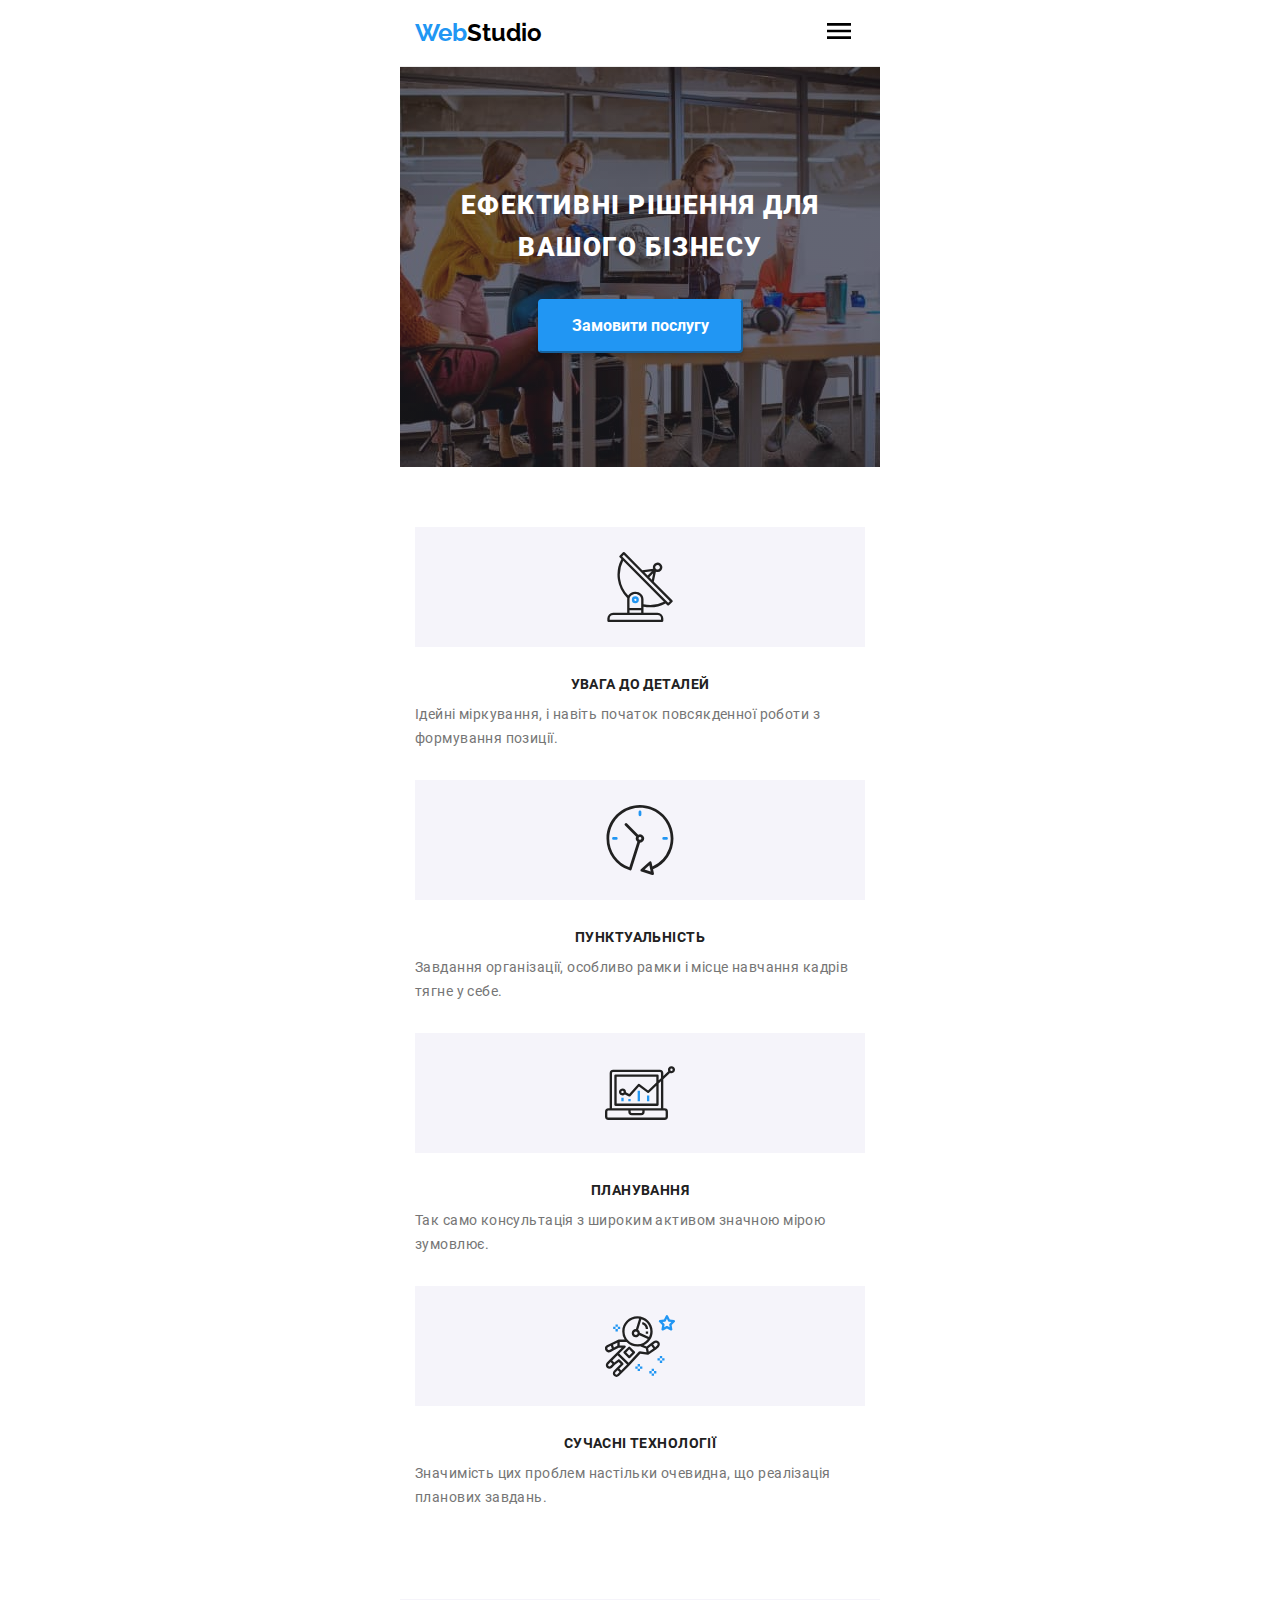
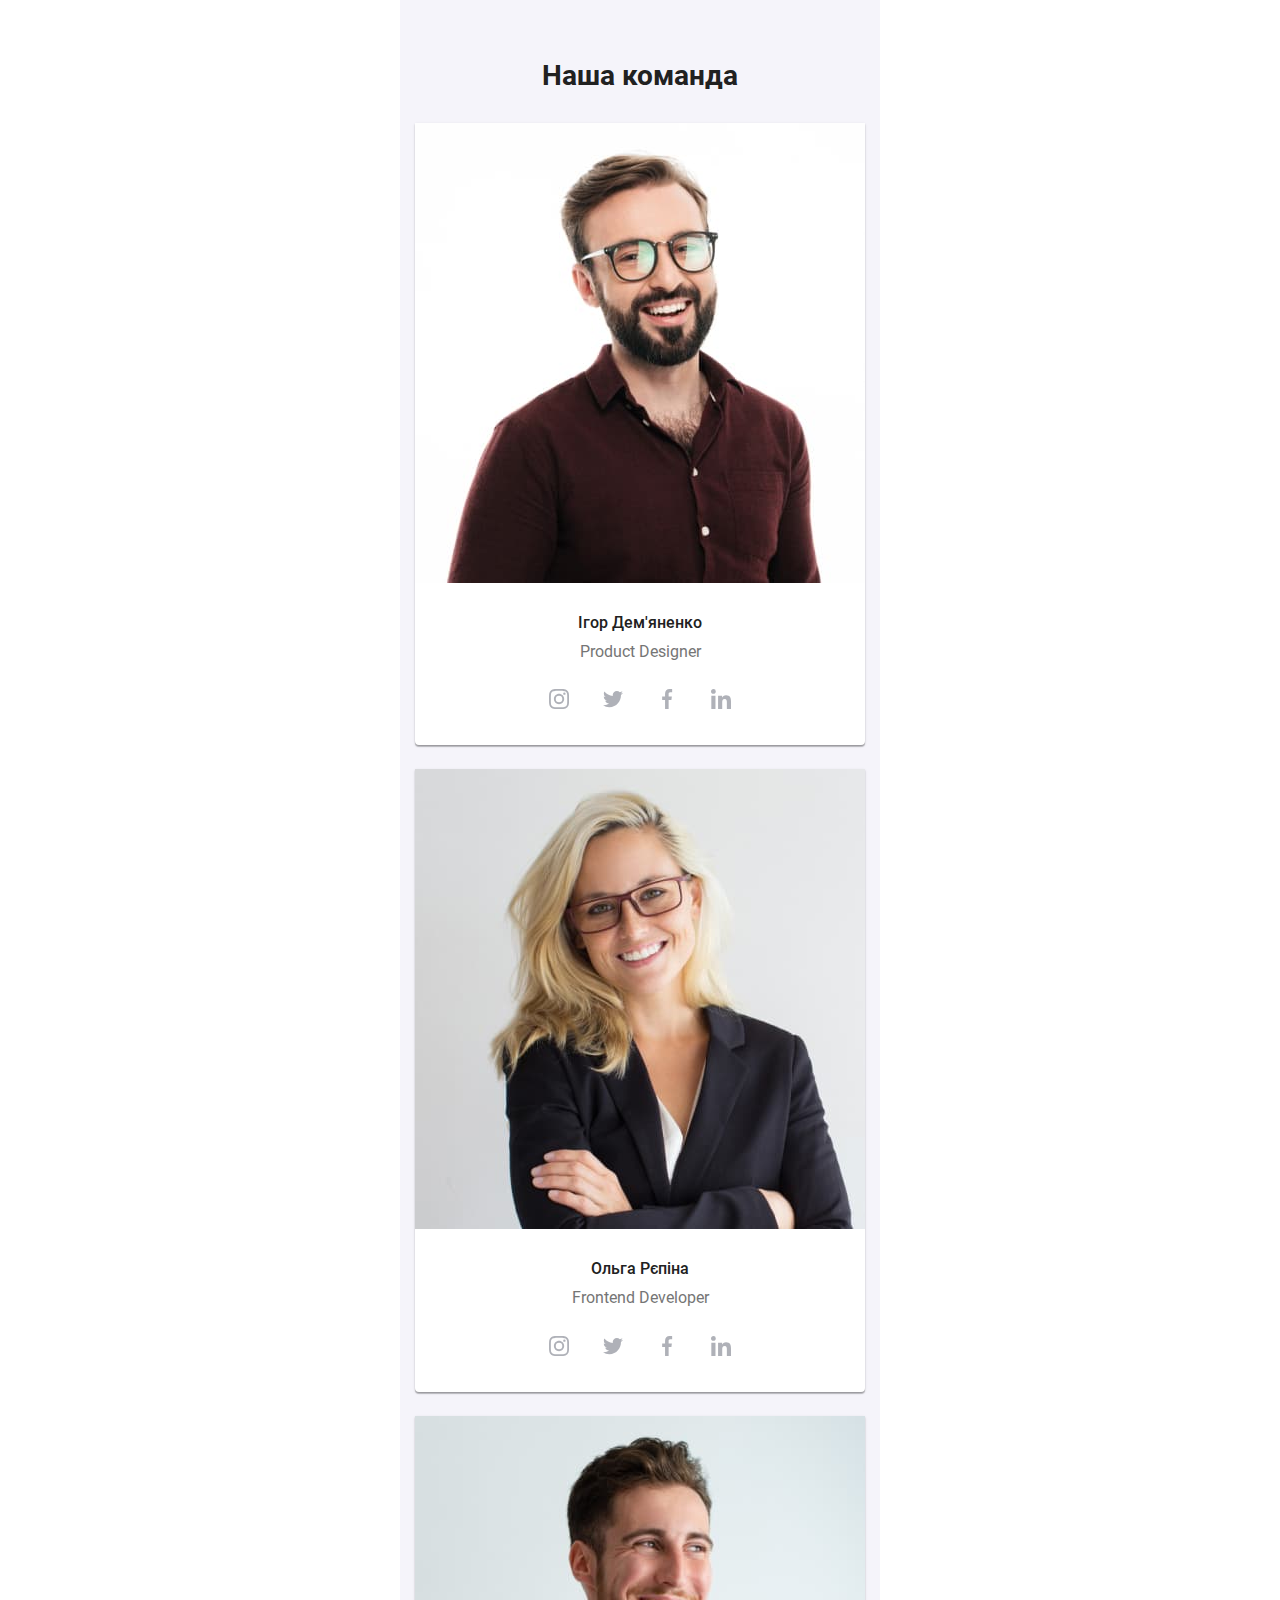
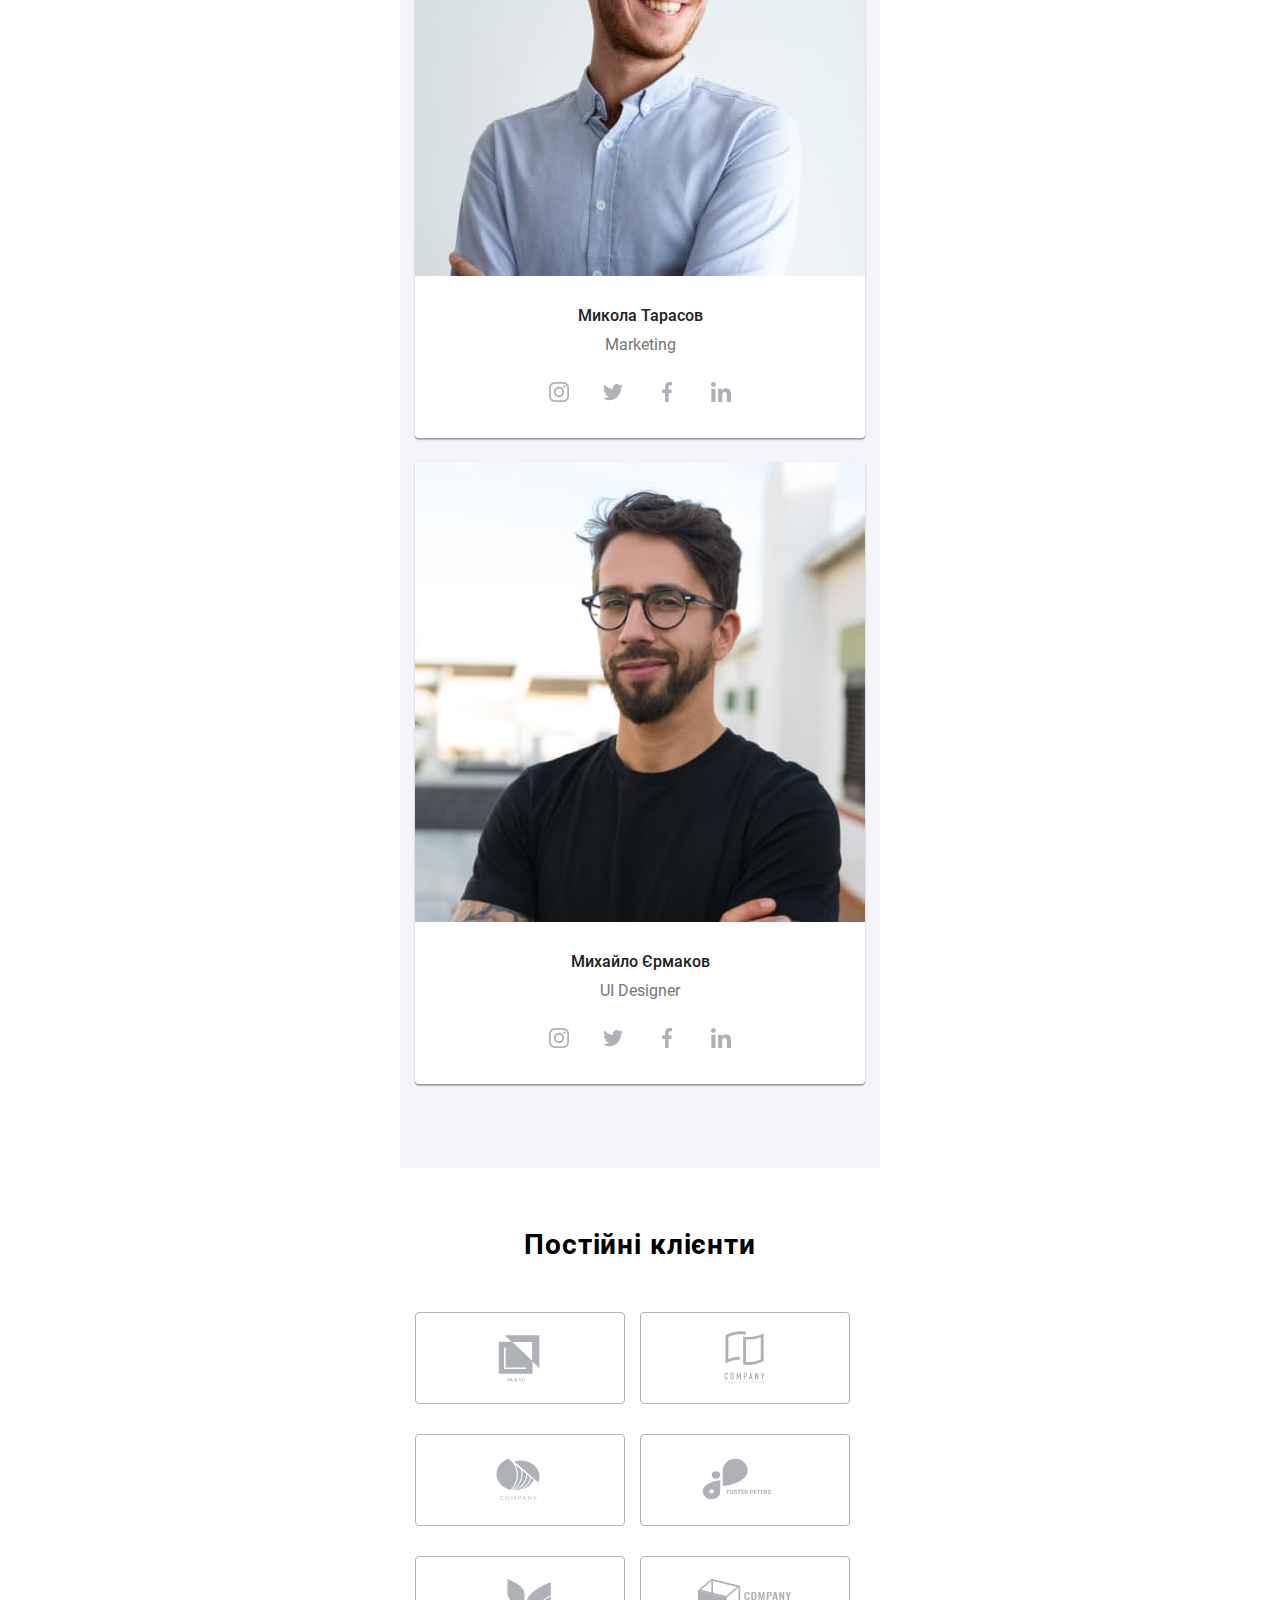
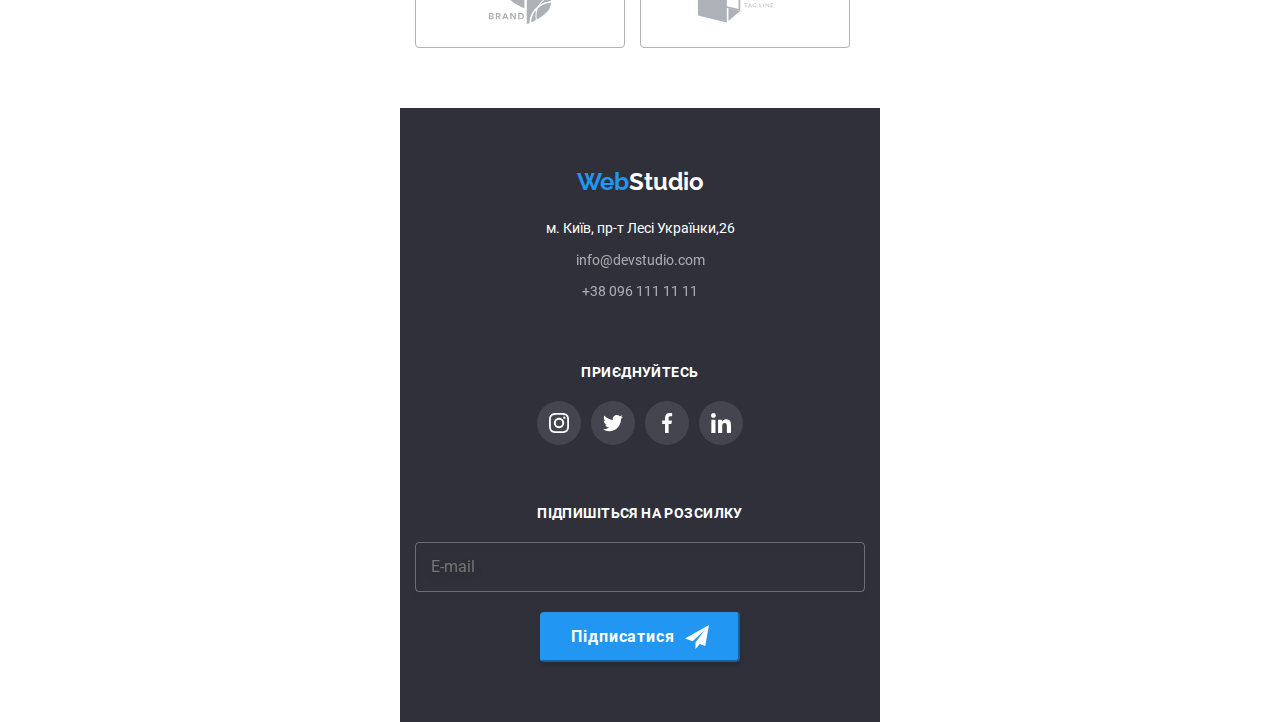
==== index.html @ 8de41369 "Test mob v1.0" ====
<!DOCTYPE html>
<html lang="uk">
<head>
  <meta charset="UTF-8">
  <meta http-equiv="X-UA-Compatible" content="IE=edge">
  <meta name="viewport" content="width=device-width, initial-scale=1.0">
  <title>Document</title>
  <link rel="stylesheet" href="https://cdn.jsdelivr.net/npm/modern-normalize@1.1.0/modern-normalize.min.css">
  <link rel="stylesheet" href="./css/main.min.css">
</head>
<body>
  <header class="header"> 
    <div class="container container__flex">
    <nav class="navigation">
      <a href="index.html" class="logo logo__header" >
        Web<span class="logo_dark">Studio</span></a>
      <ul class="site-nav">
        <li class="site-nav__list"> <a href="./index.html" class="site-nav__link site-nav__link_accent">Студія</a></li>
        <li class="site-nav__list"> <a href="./portfolio.html" class="site-nav__link">Портфоліо</a></li>
        <li class="site-nav__list"> <a href="" class="site-nav__link">Контакти</a></li>
      </ul>
    </nav>
    <ul class="auth-nav auth-nav__position">
      <li class="auth-nav__mail">
        <a href="mailto:info@devstudio.com" class="auth-nav__link">
          <svg aria-label="Імейл" class="auth-nav__icon" width="16px" height="12px">
        <use href="./images/SVG/symbol-defs.svg#icon-mail"></use>
        </svg>info@devstudio.com</a></li>
      <li class="auth-nav__tel">
        <a href="tell:+380961111111" class="auth-nav__link">
    <svg aria-label="Телефон" class="auth-nav__icon" width="10px" height="16px">
      <use href="./images/SVG/symbol-defs.svg#icon-phone"></use>
    </svg>+38 096 111 11 11</a></li>
    </ul>
    <button type="button" class="navigation__button" data-menu-open>
    <svg class="navigation__logo" width="40px" height="40px">
      <use href="./images/SVG/symbol-defs.svg#icon-burger"></use>
    </svg>
  </button>
  </div>
  <div class="navigation__mobile-menu" data-menu>
    <button type="button" class="navigation__button-close" data-menu-close>
      <svg width="40px" height="40px">
        <use href="./images/SVG/symbol-defs.svg#icon-close">
        </use>
      </svg>
    </button>
    <ul class="navigation__list-nav">
      <li class="navigation__list-links"> <a href="./index.html" class="navigation__link-mob">Студія</a></li>
      <li class="navigation__list-links"> <a href="./portfolio.html" class="navigation__link-mob">Портфоліо</a></li>
      <li class="navigation__list-links"> <a href="" class="navigation__link-mob">Контакти</a></li>
    </ul>
    <ul class="navigation__contacts-list">
      <li class="navigation__contacts-mob">
        <a href="tell:+380961111111" class="navigation__list-adress navigation__list-adress_phone">+38 096 111 11 11</a>
      </li>
      <li class="navigation__contacts-mob">
        <a href="mailto:info@devstudio.com" class="navigation__list-adress navigation__list-adress_mail">info@devstudio.com</a>
      </li>
    </ul>
    <ul class="navigation__list-social">
      <li class="navigation__social-links">
        <a href="" class="navigation__link-social">Instagram</a>
      </li>
      <li class="navigation__social-links">
        <a href="" class="navigation__link-social">Twitter</a>
      </li>
      <li class="navigation__social-links">
        <a href="" class="navigation__link-social">Facebook</a>
      </li>
      <li class="navigation__social-links">
        <a href="" class="navigation__link-social">LinkedIn</a>
      </li>
    </ul>
  </div>
  </header>
  <main>
    <section class="main main__position">
      <div class="main__container">
    <h1 class="main__title">Ефективні рішення для вашого бізнесу</h1>
    <button type="button" class="button button_main" data-modal-open>Замовити послугу</button>
      </div>
    </section>
  <section class="about-us about-us__position">
    <div class="container">
    <ul class="about-us__list"> 
    <li class="about-us__element">
      <div class="about-us__block">
      <svg width="70px" height="70px" aria-label="Антена">
      <use href="./images/SVG/symbol-defs.svg#icon-antenna"></use>
    </svg>
    </div>
      <h2 class="about-us__title">УВАГА ДО ДЕТАЛЕЙ</h2>
      <p class="about-us__description">Ідейні міркування, і навіть початок повсякденної роботи з формування позиції.</p>
    </li>
    <li class="about-us__element">
      <div class="about-us__block">
      <svg width="70px" height="70px" aria-label="Годинник">
        <use href="./images/SVG/symbol-defs.svg#icon-clock"></use>
      </svg>
    </div>
      <h2 class="about-us__title">ПУНКТУАЛЬНІСТЬ</h2>
      <p class="about-us__description">Завдання організації, особливо рамки і місце навчання кадрів тягне у себе.</p>
    </li>
    <li class="about-us__element">
      <div class="about-us__block">
      <svg width="70px" height="70px" aria-label="Діаграмма">
        <use href="./images/SVG/symbol-defs.svg#icon-diagram"></use>
      </svg>
    </div>
      <h2 class="about-us__title">ПЛАНУВАННЯ</h2>
      <p class="about-us__description">Так само консультація з широким активом значною мірою зумовлює.</p>
    </li>
    <li class="about-us__element">
      <div class="about-us__block">
      <svg width="70px" height="70px" aria-label="Астронавт">
        <use href="./images/SVG/symbol-defs.svg#icon-astronaut"></use>
      </svg>
    </div>
      <h2 class="about-us__title">СУЧАСНІ ТЕХНОЛОГІЇ</h2>
      <p class="about-us__description">Значимість цих проблем настільки очевидна, що реалізація планових завдань.</p>
    </li>
  </ul>
</div>
  </section>
  <section class="examples examples__position">
    <div class="container container__position_xmpls">
    <h2 class="examples__title">Чим ми займаємося</h2>
    <ul class="examples__list">
    <li class="examples__element">
      <img src="./images/about/img_1.jpg" alt="Розробка" width="370" height="294">
    <p class="examples__description">Десктопні додатки</p>
  </li>
    <li class="examples__element">
      <img src="./images/about/img_2.jpg" alt="Тестування" width="370" height="294">
    <p class="examples__description">Мобільні додатки</p>
</li>
    <li class="examples__element">
      <img src="./images/about/img_3.jpg" alt="Дизайн" width="370" height="294">
    <p class="examples__description">Дизайнерські рішення</p>
  </li>
    </ul>
  </div>
  </section>
  <section class="our-team our-team__paddings">
    <div class="container container__position_ourt">
    <h2 class="our-team__title">Наша команда</h2>
    <ul class="our-team__members">  
  <li class="our-team__list">
    <img 
    srcset="./images/team/person_1.jpg 1x, ./images/team/person_1@2x.jpg 2x" src="./images/team/person_1.jpg" alt="Ігор">
    <h3 class="our-team__names">Ігор Дем'яненко</h3>
    <p class="our-team__position">Product Designer</p>
    <ul class="our-team__logo">
      <li>
        <a href="https://www.instagram.com/" class="our-team__link">
      <svg width="20px" height="20px" aria-label="Інстаграм">
        <use href="./images/SVG/symbol-defs.svg#icon-instagram"></use>
      </svg>
    </a>
    </li>
    <li>
      <a href="https://twitter.com/" class="our-team__link">
      <svg width="20px" height="20px" aria-label="Твітер">
      <use href="./images/SVG/symbol-defs.svg#icon-twitter"></use>
    </svg>
  </a>
  </li>
    <li>
      <a href="https://www.facebook.com/" class="our-team__link">
      <svg width="20px" height="20px" aria-label="Фейсбук">
      <use href="./images/SVG/symbol-defs.svg#icon-facebook"></use>
    </svg>
  </a>
  </li>
    <li>
      <a href="https://www.linkedin.com/" class="our-team__link">
      <svg width="20px" height="20px" aria-label="Лінкедін">
      <use href="./images/SVG/symbol-defs.svg#icon-linkedin"></use>
    </svg>
  </a>
  </li>
</ul>
  </li>
  <li class="our-team__list">
    <img srcset="./images/team/person_2.jpg 1x, ./images/team/person_2@2x.jpg 2x" src="./images/team/person_2.jpg" alt="Оля">
    <h3 class="our-team__names">Ольга Рєпіна</h3>
    <p class="our-team__position">Frontend Developer</p>
      <ul class="our-team__logo">
        <li>
          <a href="https://www.instagram.com/" class="our-team__link">
            <svg width="20px" height="20px" aria-label="Інстаграм">
              <use href="./images/SVG/symbol-defs.svg#icon-instagram"></use>
            </svg>
          </a>
        </li>
        <li>
          <a href="https://twitter.com/" class="our-team__link">
            <svg width="20px" height="20px" aria-label="Твітер">
              <use href="./images/SVG/symbol-defs.svg#icon-twitter"></use>
            </svg>
          </a>
        </li>
        <li>
          <a href="https://www.facebook.com/" class="our-team__link">
            <svg width="20px" height="20px" aria-label="Фейсбук">
              <use href="./images/SVG/symbol-defs.svg#icon-facebook"></use>
            </svg>
          </a>
        </li>
        <li>
          <a href="https://www.linkedin.com/" class="our-team__link">
            <svg width="20px" height="20px" aria-label="Лінкедін">
              <use href="./images/SVG/symbol-defs.svg#icon-linkedin"></use>
            </svg>
          </a>
        </li>
      </ul>
  </li>
  <li class="our-team__list">
    <img srcset="./images/team/person_3.jpg 1x, ./images/team/person_3@2x.jpg 2x" src="./images/team/person_3.jpg" alt="Микола">
    <h3 class="our-team__names">Микола Тарасов</h3>
    <p class="our-team__position">Marketing</p>
      <ul class="our-team__logo">
        <li>
          <a href="https://www.instagram.com/" class="our-team__link">
            <svg width="20px" height="20px" aria-label="Інстаграм">
              <use href="./images/SVG/symbol-defs.svg#icon-instagram"></use>
            </svg>
          </a>
        </li>
        <li>
          <a href="https://twitter.com/" class="our-team__link">
            <svg width="20px" height="20px" aria-label="Твітер">
              <use href="./images/SVG/symbol-defs.svg#icon-twitter"></use>
            </svg>
          </a>
        </li>
        <li>
          <a href="https://www.facebook.com/" class="our-team__link">
            <svg width="20px" height="20px" aria-label="Фейсбук">
              <use href="./images/SVG/symbol-defs.svg#icon-facebook"></use>
            </svg>
          </a>
        </li>
        <li>
          <a href="https://www.linkedin.com/" class="our-team__link">
            <svg width="20px" height="20px" aria-label="Лінкедін">
              <use href="./images/SVG/symbol-defs.svg#icon-linkedin"></use>
            </svg>
          </a>
        </li>
      </ul>
  </li>
  <li class="our-team__list">
    <img srcset="./images/team/person_4.jpg 1x, ./images/team/person_4@2x.jpg 2x" src="./images/team/person_4.jpg" alt="Міша">
    <h3 class="our-team__names">Михайло Єрмаков</h3>
    <p class="our-team__position">UI Designer</p>
      <ul class="our-team__logo">
        <li>
          <a href="https://www.instagram.com/" class="our-team__link">
            <svg width="20px" height="20px" aria-label="Інстаграм">
              <use href="./images/SVG/symbol-defs.svg#icon-instagram"></use>
            </svg>
          </a>
        </li>
        <li>
          <a href="https://twitter.com/" class="our-team__link">
            <svg width="20px" height="20px" aria-label="Твітер">
              <use href="./images/SVG/symbol-defs.svg#icon-twitter"></use>
            </svg>
          </a>
        </li>
        <li>
          <a href="https://www.facebook.com/" class="our-team__link">
            <svg width="20px" height="20px" aria-label="Фейсбук">
              <use href="./images/SVG/symbol-defs.svg#icon-facebook"></use>
            </svg>
          </a>
        </li>
        <li>
          <a href="https://www.linkedin.com/" class="our-team__link">
            <svg width="20px" height="20px" aria-label="Лінкедін">
              <use href="./images/SVG/symbol-defs.svg#icon-linkedin"></use>
            </svg>
          </a>
        </li>
      </ul>
  </li>
</ul>
</div>
  </section>
  <section class="our-clients our-clients__position">
    <div class="container">
    <h2 class="our-clients__title">Постійні клієнти</h2>
    <ul class="our-clients__list">
    <li class="our-clients__example"><a href="http://www.yasolicitors.co.uk/" class="our-clients__link"> 
      <svg width="106px" height="60px" aria-label="Йа_и_ко">
        <use href="./images/SVG/symbol-defs.svg#icon-Logo_1">
        </use>
      </svg>
    </a>
  </li>
    <li class="our-clients__example"><a href="https://goit.ua/" class="our-clients__link">
      <svg width="106px" height="60px" aria-label="Гоу_айті">
      <use href="./images/SVG/symbol-defs.svg#icon-Logo_2">
      </use>
    </svg>
  </a>
</li>
    <li class="our-clients__example"><a href="https://goit.ua/" class="our-clients__link">
      <svg width="106px" height="60px" aria-label="Гоу_айті">
      <use href="./images/SVG/symbol-defs.svg#icon-Logo_3">
      </use>
    </svg>
  </a>
</li>
    <li class="our-clients__example"><a href="https://www.petersandfoster.com/" class="our-clients__link">
      <svg width="106px" height="60px" aria-label="Питерс_и_Фостер">
      <use href="./images/SVG/symbol-defs.svg#icon-Logo_4">
      </use>
    </svg>
  </a>
</li>
    <li class="our-clients__example"><a href="https://goit.ua/" class="our-clients__link">
      <svg width="106px" height="60px" aria-label="Гоу_айті">
      <use href="./images/SVG/symbol-defs.svg#icon-Logo_5">
      </use>
    </svg>
  </a>
  </li>
    <li class="our-clients__example"><a href="https://goit.ua/" class="our-clients__link">
      <svg width="106px" height="60px" aria-label="Гоу_айті">
      <use href="./images/SVG/symbol-defs.svg#icon-Logo_6">
      </use>
    </svg>
  </a>
  </li>
  </ul>
</div>
  </section>
  </main>
<footer class="footer footer__position">
  <div class="container container__position_foo">
    <div class="footer__contacts">
      <a href="index.html" class="logo logo__footer">
        Web<span class="logo_light">Studio</span></a>
          <address>
            <ul class="footer__list">
              <li class="footer__list_links"><a class="footer__list_adress" target="_blank" href="https://goo.gl/maps/uGCBGbxVBMCukeLk7">м. Київ, пр-т Лесі Українки,26</a></li>
              <li class="footer__list_links"><a class="footer__list_adress footer__list_adress-contacts" href="mailto:info@devstudio.com">info@devstudio.com</a></li>
              <li class="footer__list_links"><a class="footer__list_adress footer__list_adress-contacts" href="tell:+380961111111">+38 096 111 11 11</a></li>
                </ul>
          </address>
    </div>
  <div class="invite invite__position">
    <h2 class="invite__title">приєднуйтесь</h2>
      <ul class="invite__list">
        <li>
          <a href="https://www.instagram.com/" class="invite__link">
            <svg width="20px" height="20px" aria-label="Інстаграм">
              <use href="./images/SVG/symbol-defs.svg#icon-instagram"></use>
                </svg>
                  </a>
                    </li>
        <li>
          <a href="https://twitter.com/" class="invite__link">
            <svg width="20px" height="20px" aria-label="Твітер">
              <use href="./images/SVG/symbol-defs.svg#icon-twitter"></use>
                </svg>
                  </a>
                    </li>
        <li>
          <a href="https://www.facebook.com/" class="invite__link">
            <svg width="20px" height="20px" aria-label="Фейсбук">
              <use href="./images/SVG/symbol-defs.svg#icon-facebook"></use>
                </svg>
                  </a>
                    </li>
        <li>
          <a href="https://www.linkedin.com/" class="invite__link">
            <svg width="20px" height="20px" aria-label="Лінкедін">
              <use href="./images/SVG/symbol-defs.svg#icon-linkedin"></use>
                </svg>
                  </a>
                    </li>
      </ul>
  </div>
  <div>
  <form class="invite-button">
    <label>
            <span class="invite-button__text">Підпишіться на розсилку</span>
            <input class="invite-button__input" name="Підписка" type="email" placeholder="E-mail" required>
        </label>
        <button type="submit" class="button invite-button__footer">
            Підписатися
            <svg width="24px" height="24px">
                <use href="./images/SVG/symbol-defs.svg#icon-send"></use></svg>
        </button>
      </form>
    </div>
    </div>
    </footer>
  <div class="backdrop backdrop__is-hidden" data-modal>
    <div class="modal">
      <button type="button" class="modal__btn-close" data-modal-close>
        <svg aria-label="Закрити вікно" width="18" height="18">
          <use href="./images/SVG/symbol-defs.svg#icon-close"></use>
        </svg>
      </button>
      <p class="modal__title">Залиште свої дані, ми вам передзвонимо</p>
        <form class="modal__form">
          <label class="modal__label">
            <span class="modal__span">Ім'я</span>
          </label>
          <div class="modal__svg">
            <input class="modal__input" name="Ім'я" type="text" required pattern="[a-zA-Zа-яА-ЯІіЇї']+">
          <svg aria-label="Персона" width="18px" height="18px" class="modal__svg-img">
            <use href="./images/SVG/symbol-defs.svg#icon-person"></use>
          </svg>
        </div>
        <label class="modal__label">
          <span class="modal__span">Телефон</span>
        </label>
          <div class="modal__svg">
          <input class="modal__input" name="Телефон" type="tel" required pattern="[0-9]{3}-[0-9]{3}-[0-9]{2}-[0-9]{2}" title="xxx-xxx-xx-xx">
          <svg aria-label="Телефон" width="18px" height="18px" class="modal__svg-img">
            <use href="./images/SVG/symbol-defs.svg#icon-phone-black"></use>
          </svg>
        </div>
        <label class="modal__label">
          <span class="modal__span">Пошта</span>
        </label>
          <div class="modal__svg">
          <input class="modal__input" name="Пошта" type="email" required>
          <svg aria-label="Лист" width="18px" height="18px" class="modal__svg-img">
            <use href="./images/SVG/symbol-defs.svg#icon-email"></use>
          </svg>
        </div>
        <label class="modal__label">
          <span class="modal__span">Коментар</span>
        <textarea class="modal__textarea" name="Коментар" placeholder="Введіть текст"></textarea>
      </label>
      <label class="modal__label modal__label_checkbox">
        <input class="modal__input-checkbox" type="checkbox" name="Умови договору" required>
        <svg class="modal__svg-border" width="16px" height="15px">
          <use href="./images/SVG/symbol-defs.svg#icon-Vector"></use>
        </svg>
        <svg class="modal__svg-focus" width="16px" height="15px">
          <use href="./images/SVG/symbol-defs.svg#icon-check"></use>
        </svg>
        <span class="modal__span-checkbox">Погоджуюся з розсилкою та приймаю&nbsp;</span>  
        <a class="modal__link" href="">Умови договору</a>
      </label>
      <button type="submit" class="button modal__button_send">Відправити</button>
        </form>
  </div>
  </div>
  <script src="./javascript/modal.js"></script>
</body>
</html>
---- css/main.min.css ----
@import"./utils/_fonts.css";:root{--logo-span: #000000;--buttons-links: #2196F3;--title-color: #212121;--txt-about: #757575;--adress-color: #FFFFFF;--buttons-bg: #F5F4FA;--background-color: #2F303A;--link-active: red;--border-color: #EEEEEE;--border-header-color: #ECECEC;--bg-main: #C4C4C4;--clients-border: #AFB1B8;--color-blue-two: #188CE8}@font-face{font-family:"Raleway";font-style:normal;font-weight:700;src:local("Raleway"),url("/fonts/raleway700/raleway-v28-latin_cyrillic-700.woff2") format("woff2"),url("/fonts/raleway700/raleway-v28-latin_cyrillic-700.woff") format("woff")}@font-face{font-family:"Roboto";font-style:normal;font-weight:400;src:local("Roboto"),url("/fonts/roboto400/roboto-v30-latin_cyrillic-regular.woff2") format("woff2"),url("/fonts/roboto400/roboto-v30-latin_cyrillic-regular.woff") format("woff")}@font-face{font-family:"Roboto";font-style:normal;font-weight:500;src:local("Roboto"),url("/fonts/roboto500/roboto-v30-latin_cyrillic-500.woff2") format("woff2"),url("/fonts/roboto500/roboto-v30-latin_cyrillic-500.woff") format("woff")}@font-face{font-family:"Roboto";font-style:normal;font-weight:700;src:local("Roboto"),url("/fonts/roboto700/roboto-v30-latin_cyrillic-700.woff2") format("woff2"),url("/fonts/roboto700/roboto-v30-latin_cyrillic-700.woff") format("woff")}@font-face{font-family:"Roboto";font-style:normal;font-weight:900;src:local("Roboto"),url("/fonts/roboto900/roboto-v30-latin_cyrillic-900.woff2") format("woff2"),url("/fonts/roboto900/roboto-v30-latin_cyrillic-900.woff") format("woff")}.backdrop__is-hidden{visibility:hidden;opacity:0;pointer-events:none}body{font-family:Roboto,sans-serif;color:var(--logo-span)}h1,h2,h3,h4,p{margin-top:0;margin-bottom:0}img{display:block;max-width:100%;height:auto}button,a{cursor:pointer}li{list-style-type:none}a{text-decoration:none}ul,ol{margin-top:0;margin-bottom:0;padding-left:0}.container{width:480px;padding-left:15px;padding-right:15px}.button{display:flex;align-items:center;justify-content:center;font-weight:700;font-size:16px;line-height:1.9;color:var(--adress-color);border-radius:4px;padding-top:10px;padding-bottom:10px;padding-left:32px;padding-right:32px;border-color:var(--buttons-links);background-color:var(--buttons-links);box-shadow:0px 4px 4px rgba(0,0,0,.15)}.logo{font-family:Raleway,sans-serif;font-weight:700;font-size:24px;line-height:1.2;color:var(--buttons-links)}.backdrop{position:fixed;top:0;left:0;width:100%;height:100%;background-color:rgba(0,0,0,.2);z-index:100;transition:opacity 250ms cubic-bezier(0.4, 0, 0.2, 1),visibility 250ms cubic-bezier(0.4, 0, 0.2, 1)}@media screen and (min-width: 480px){.backdrop{width:450px;padding-left:auto;padding-right:auto}}.modal{padding:40px;position:absolute;top:50%;left:50%;transform:translate(-50%, -50%);width:528px;background-color:var(--adress-color);box-shadow:0px 1px 3px rgba(0,0,0,.12),0px 1px 1px rgba(0,0,0,.14),0px 2px 1px rgba(0,0,0,.2);border-radius:4px}@media screen and (min-width: 480px){.modal{width:450px;margin-left:auto;margin-right:auto}}.modal__btn-close{display:flex;align-items:center;justify-content:center;position:absolute;top:8px;right:8px;width:30px;height:30px;background-color:var(--adress-color);border:1px solid rgba(0,0,0,.1);border-radius:50%;transition:fill 250ms cubic-bezier(0.4, 0, 0.2, 1)}.modal__title{margin-bottom:12px;font-weight:700;font-size:20px;line-height:1.5;text-align:center;letter-spacing:.03em;color:var(--title-color)}.modal__form{display:flex;flex-direction:column;text-align:center}.modal__btn-close:hover{fill:var(--buttons-links)}.modal__span{display:block;text-align:left;margin-bottom:4px;font-size:12px;line-height:1.2;letter-spacing:.01em;color:var(--txt-about)}.modal__input{outline:none;width:100%;height:40px;padding-left:42px;border:1px solid rgba(33,33,33,.2);border-radius:4px;transition:border-color 250ms cubic-bezier(0.4, 0, 0.2, 1)}.modal__textarea{margin-bottom:20px;outline:none;width:100%;height:120px;border:1px solid rgba(33,33,33,.2);border-radius:4px;padding:12px 16px;resize:none;transition:border 250ms cubic-bezier(0.4, 0, 0.2, 1),border-radius 250ms cubic-bezier(0.4, 0, 0.2, 1)}.modal__textarea::placeholder{font-size:12px;line-height:1.2;letter-spacing:.01em;color:rgba(117,117,117,.5)}.modal__textarea:focus{border-color:var(--buttons-links)}.modal__svg{position:relative;margin-bottom:10px}.modal__svg-img{position:absolute;top:50%;left:12px;transform:translateY(-50%);fill:var(--title-color);transition:fill 250ms cubic-bezier(0.4, 0, 0.2, 1)}.modal__input-checkbox{appearance:none}.modal__link{text-decoration:underline;font-size:12px;line-height:1.2;letter-spacing:.03em;color:var(--buttons-links)}.modal__label_checkbox{display:flex;align-items:center;justify-content:center;margin-bottom:0}.modal__span-checkbox{font-size:12px;line-height:1.2;letter-spacing:.03em;color:var(--txt-about)}.modal__button_send{padding-left:52px;padding-right:52px;margin:auto;margin-top:30px;width:200px;height:50px;letter-spacing:.06em;transition:background-color 250ms cubic-bezier(0.4, 0, 0.2, 1)}.modal__button:hover{background-color:var(--color-blue-two)}.modal__input:focus{border:1px solid var(--buttons-links);border-radius:4px}.modal__input:focus+.modal__svg-img{fill:var(--buttons-links)}.modal__svg-border{cursor:pointer;margin-right:9px}.modal__svg-focus{display:none;cursor:pointer;margin-right:9px}.modal__input-checkbox:checked+.modal__svg-border{display:none}.modal__input-checkbox:checked~.modal__svg-focus{display:inline-block}.header{border-bottom:1px solid var(--border-header-color)}.container__flex{display:flex;align-items:center;justify-content:space-between;width:100%;padding:10px 15px}@media screen and (min-width: 480px){.container__flex{width:480px;margin-left:auto;margin-right:auto}.navigation__mobile-menu{width:480px;margin-left:auto;margin-right:auto}.header{width:480px;margin-left:auto;margin-right:auto}}.logo_dark{color:var(--logo-span)}.site-nav,.auth-nav{display:none}.navigation__button{background-color:var(--adress-color);border:none}.navigation__button-close{position:absolute;right:15px;top:10px;border:none;background-color:var(--adress-color);transition:fill 250ms cubic-bezier(0.4, 0, 0.2, 1)}.navigation__button-close:hover :focus{fill:var(--buttons-links)}.navigation__mobile-menu{background-color:var(--adress-color);position:fixed;top:0;padding:48px;left:0;padding-right:83px;padding-left:40px;z-index:99;opacity:0;visibility:hidden;pointer-events:none}.navigation__link-mob{font-weight:500;font-size:40px;line-height:1.2;letter-spacing:.02em;color:var(--title-color);transition:color 250ms cubic-bezier(0.4, 0, 0.2, 1)}.navigation__link-mob:hover,.navigation :focus{color:var(--buttons-links)}.navigation__list-links:not(:last-child){margin-bottom:34px}.navigation__list-nav{margin-bottom:302px}.navigation__list-adress_phone{font-weight:500;font-size:34px;line-height:1.2;letter-spacing:.02em;color:var(--buttons-links)}.navigation__contacts-mob{margin-bottom:32px}.navigation__contacts-list{padding-bottom:32px}.navigation__list-adress_mail{font-weight:500;font-size:24px;line-height:1.2;letter-spacing:.02em;color:var(--txt-about)}.navigation__link-social{font-weight:500;font-size:18px;line-height:22px;letter-spacing:.02em;color:var(--buttons-links)}.navigation__list-social{display:flex}.navigation__social-links:not(:last-child){border-right:1px solid rgba(33,33,33,.2);padding-right:10px}.navigation__social-links:not(:first-child){padding-left:10px}.is-open{opacity:1;visibility:visible;pointer-events:auto}@media screen and (min-width: 480px){.main{width:480px;margin-left:auto;margin-right:auto}}.main{background-image:linear-gradient(rgba(47, 48, 58, 0.4), rgba(47, 48, 58, 0.4)),url(/images/about/header_img.jpg);max-width:480px;height:400px;padding:118px 60px;background-color:var(--bg-main);background-repeat:no-repeat;background-size:cover}.main__title{margin-bottom:30px;text-transform:uppercase;text-align:center;font-weight:900;font-size:26px;letter-spacing:.06em;line-height:1.6;color:var(--adress-color)}.button_main{margin:0 auto}@media(min-device-pixel-ratio: 2),(min-resolution: 192dpi),(min-resolution: 2dppx){.main{background-image:url(/images/about/header_img@2x.jpg)}}.about-us{padding-top:60px;padding-bottom:60px}.about-us__block{height:120px;display:flex;align-items:center;justify-content:center;margin-bottom:30px;background-color:var(--buttons-bg)}.about-us__title{font-weight:700;font-size:14px;line-height:1.1;color:var(--title-color);letter-spacing:.03em;text-align:center;margin-bottom:10px}.about-us__description{font-size:14px;line-height:1.7;color:var(--txt-about);letter-spacing:.03em;margin-bottom:30px}.examples{display:none}@media screen and (min-width: 480px){.our-team{width:480px;margin-left:auto;margin-right:auto}}.our-team{background-color:var(--buttons-bg);padding-top:60px;padding-bottom:60px}.our-team__title{font-weight:700;font-size:28px;line-height:1.2;color:var(--title-color);margin-bottom:30px;text-align:center}.our-team__names{font-weight:500;font-size:16px;line-height:1.2;color:var(--title-color);margin-top:30px;margin-bottom:10px;text-align:center}.our-team__position{font-size:16px;line-height:1.2;color:var(--txt-about);margin-bottom:16px;text-align:center}.our-team__logo{display:flex;gap:10px;margin-bottom:24px;justify-content:center}.our-team__link{display:flex;align-items:center;justify-content:center;margin-bottom:24px;fill:var(--clients-border);width:44px;height:44px;border-radius:50%;transition:background-color 250ms cubic-bezier(0.4, 0, 0.2, 1)}.our-team__link:hover,.our-team :focus{fill:var(--adress-color);background-color:var(--buttons-links)}.our-team__list{background-color:var(--adress-color);box-shadow:0px 1px 3px rgba(0,0,0,.12),0px 1px 1px rgba(0,0,0,.14),0px 2px 1px rgba(0,0,0,.2);border-radius:0px 0px 4px 4px}@media screen and (min-width: 480px){.container{width:480px;margin-left:auto;margin-right:auto}}.our-clients{padding-top:60px;padding-bottom:30px}.our-clients__title{margin-bottom:50px;font-weight:700;font-size:28px;line-height:1.2;letter-spacing:.03em;text-align:center}.our-clients__list{display:flex;flex-wrap:wrap}.our-clients__link{width:210px;height:92px;display:flex;align-items:center;justify-content:center;border:1px solid var(--clients-border);border-radius:4px;fill:#afb1b8;transition:fill 250ms cubic-bezier(0.4, 0, 0.2, 1),border-color 250ms cubic-bezier(0.4, 0, 0.2, 1);margin-left:0}.our-clients__link:hover,.our-clients :focus{fill:var(--buttons-links);border-color:var(--buttons-links)}.our-clients__example{width:50%;margin-bottom:30px}.footer{background-color:var(--background-color)}.footer__position{padding-top:60px;padding-bottom:60px}.footer__list{text-align:center}.footer__list_adress{font-style:normal;font-size:14px;line-height:1.7;color:var(--adress-color);transition:color 250ms cubic-bezier(0.4, 0, 0.2, 1)}.footer__list_adress-contacts{text-align:center;font-size:14px;line-height:1.7;color:var(--adress-color);opacity:60%}.footer__list_adress:hover,.footer :focus{color:var(--buttons-links)}.footer__list_links:not(:last-child){margin-bottom:8px}@media screen and (min-width: 480px){.footer{width:480px;margin-left:auto;margin-right:auto}}.logo_light{color:var(--adress-color)}.logo__footer{display:flex;justify-content:center;margin-bottom:20px}.invite{margin-top:60px}.invite__title{text-align:center;font-weight:700;font-size:14px;line-height:1.2;letter-spacing:.03em;text-transform:uppercase;color:var(--adress-color);margin-bottom:20px}.invite__list{padding-bottom:0;display:flex;gap:10px;justify-content:center;margin-bottom:60px}.invite__link{display:flex;align-items:center;justify-content:center;width:44px;height:44px;border-radius:50%;background:rgba(255,255,255,.1);fill:var(--adress-color);transition:background-color 250ms cubic-bezier(0.4, 0, 0.2, 1)}.invite__link:hover,.invite :focus{background-color:var(--buttons-links)}.invite-button__text{display:block;text-align:center;margin-bottom:20px;font-weight:700;font-size:14px;line-height:1.2;letter-spacing:.03em;text-transform:uppercase;color:var(--adress-color)}.invite-button__input{width:100%;height:50px;border:1px solid rgba(255,255,255,.3);filter:drop-shadow(0px 4px 4px rgba(0, 0, 0, 0.15));border-radius:4px;outline:none;background-color:rgba(0,0,0,0);padding:15px;margin-bottom:20px;color:var(--adress-color)}.invite-button__footer{margin:0 auto;width:200px;height:50px;letter-spacing:.06em;padding:0 28px;gap:10px}.buttons__description{display:flex;flex-wrap:wrap;padding-top:50px;padding-bottom:25px}.buttons__description-buttons:hover,.buttons :focus{box-shadow:0px 3px 1px rgba(0,0,0,.1),0px 1px 2px rgba(0,0,0,.08),0px 2px 2px rgba(0,0,0,.12);background-color:var(--buttons-links);color:var(--adress-color)}.buttons__description-buttons{font-weight:500;font-size:16px;line-height:1.6;color:var(--title-color);border-radius:4px;border:none;transition:box-shadow 250ms cubic-bezier(0.4, 0, 0.2, 1),color 250ms cubic-bezier(0.4, 0, 0.2, 1),background-color 250ms cubic-bezier(0.4, 0, 0.2, 1);padding-top:6px;padding-bottom:6px;padding-right:22px;padding-left:22px;margin-bottom:15px}.buttons__description-buttons:first-child{padding-right:25px;padding-left:25px}.buttons__title{display:none}.buttons__list:not(:last-child){margin-right:8px}.our-projects__block{border-bottom:1px solid var(--border-color);border-left:1px solid var(--border-color);border-right:1px solid var(--border-color);padding-left:24px;padding-right:24px;padding-bottom:20px;padding-top:20px}.our-projects__link{display:block;transition:box-shadow 250ms cubic-bezier(0.4, 0, 0.2, 1)}.our-projects__link:hover,.our-projects :focus{box-shadow:0px 1px 1px rgba(0,0,0,.12),0px 4px 4px rgba(0,0,0,.06),1px 4px 6px rgba(0,0,0,.16)}.our-projects__list{margin-bottom:30px}.our-projects__title{font-weight:700;font-size:18px;line-height:2;margin-bottom:4px;color:var(--title-color)}.our-projects__description{font-size:16px;line-height:1.9;color:var(--txt-about)}.our-projects__img{position:relative;overflow:hidden}.our-projects__about{position:absolute;top:0;left:0;width:100%;height:100%;transform:translateY(101%);transition:transform 250ms cubic-bezier(0.4, 0, 0.2, 1);font-size:18px;line-height:1.6;letter-spacing:.03em;color:var(--adress-color);background-color:rgba(33,150,243,.9);padding-top:63px;padding-bottom:63px;padding-left:24px;padding-right:24px}.our-projects__link:hover .our-projects__about{transform:translateY(0%)}/*# sourceMappingURL=main.min.css.map */
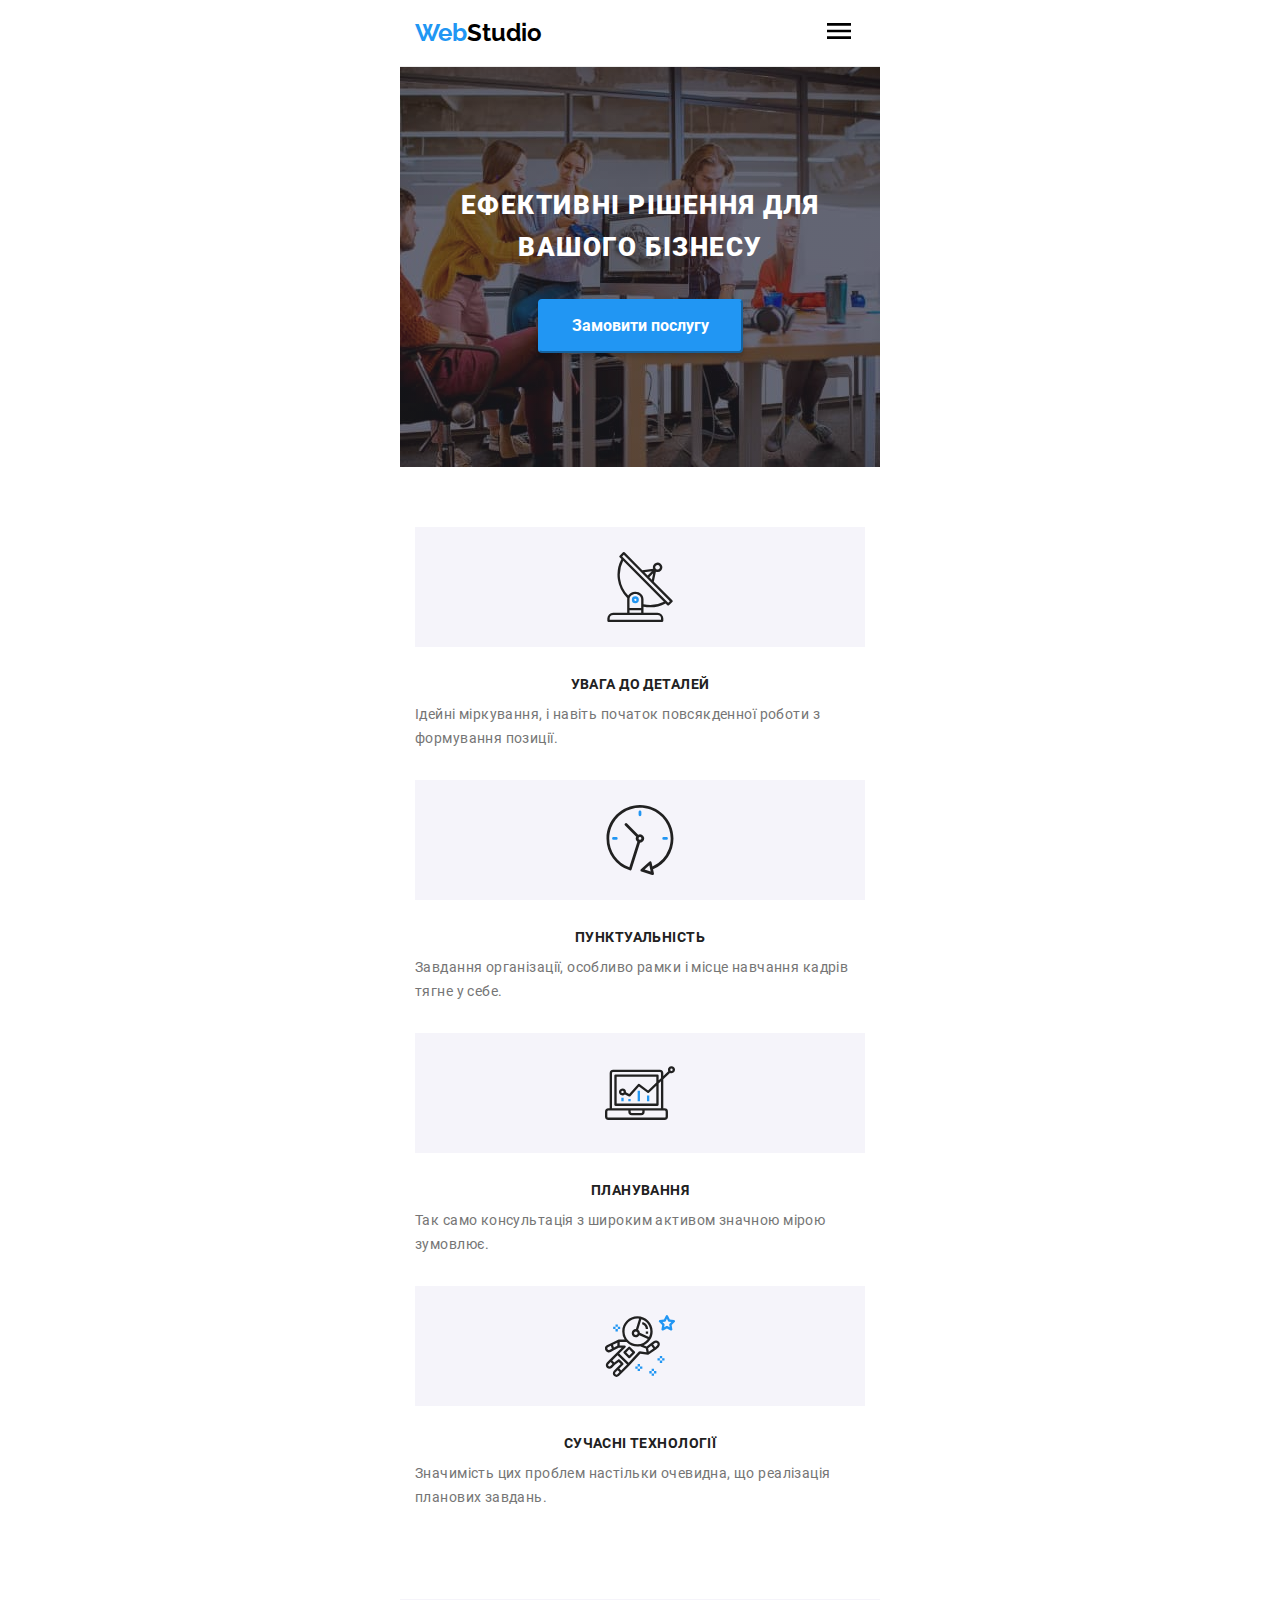
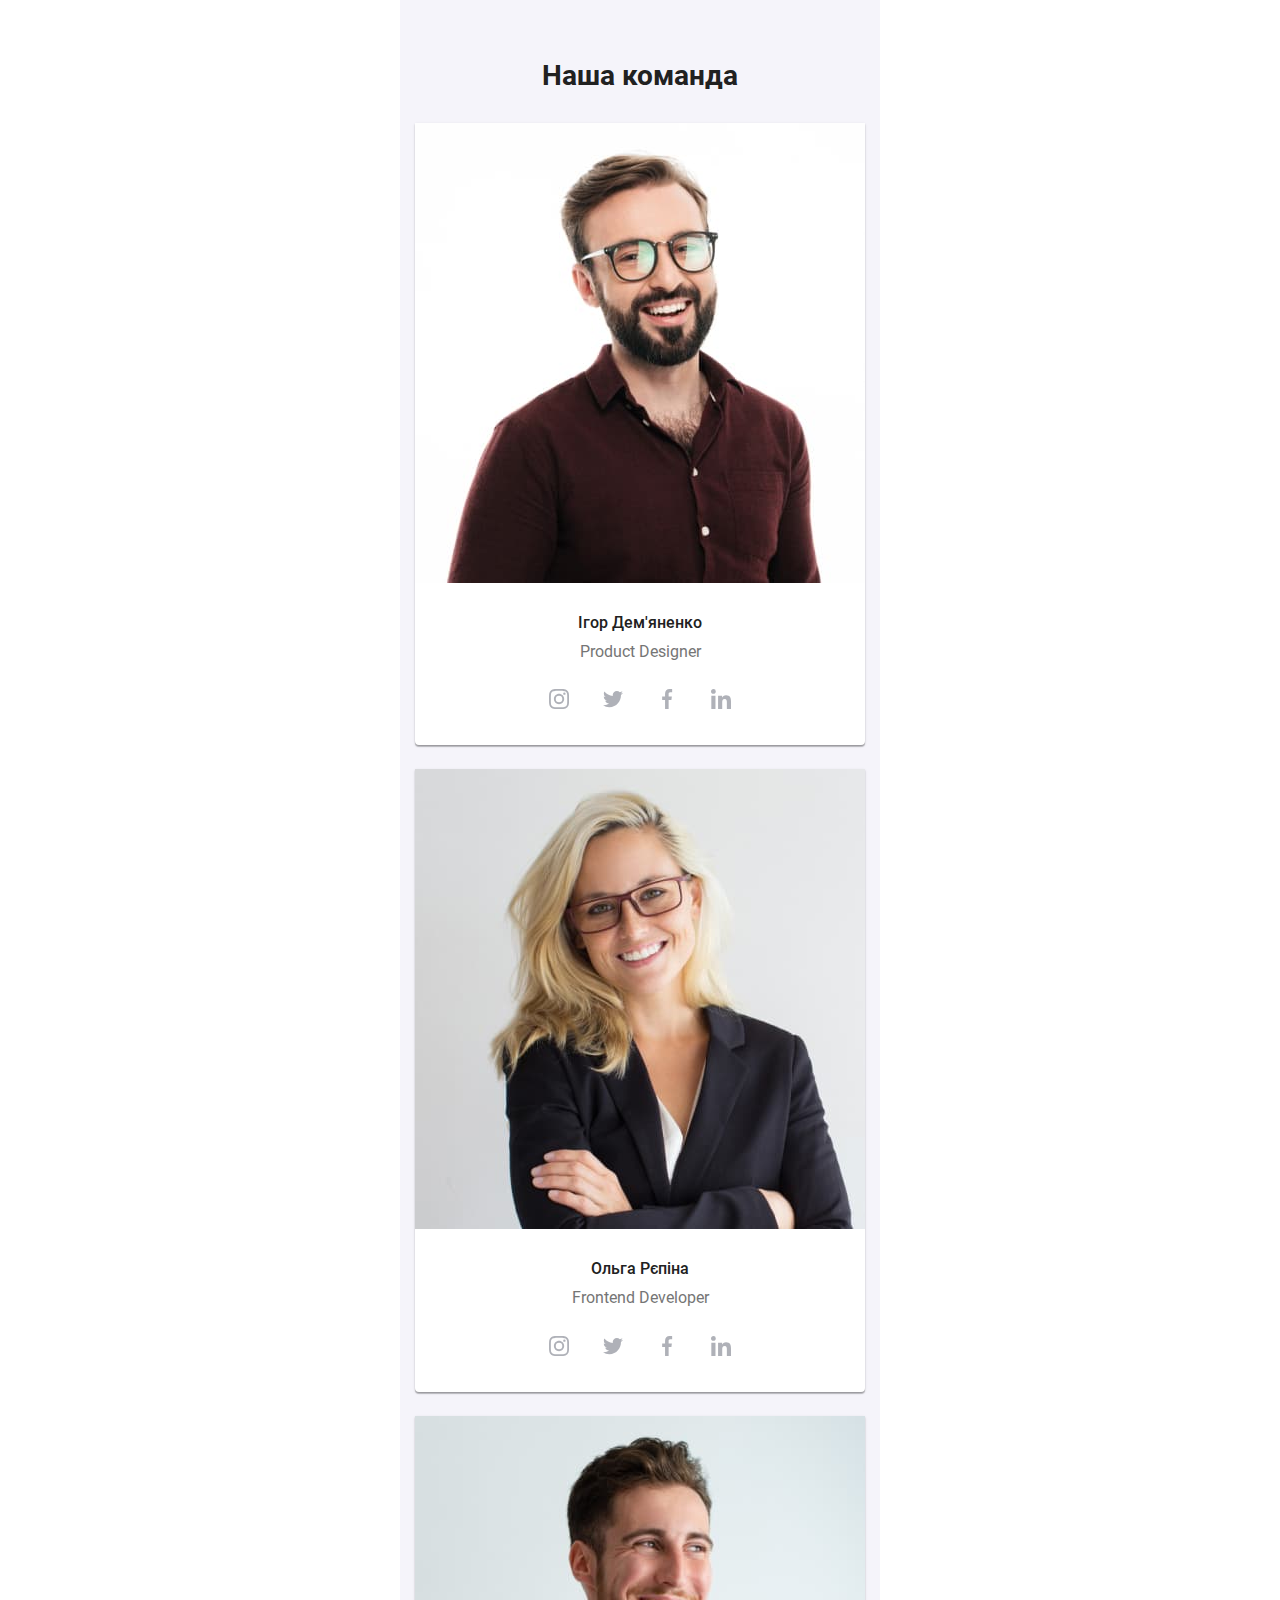
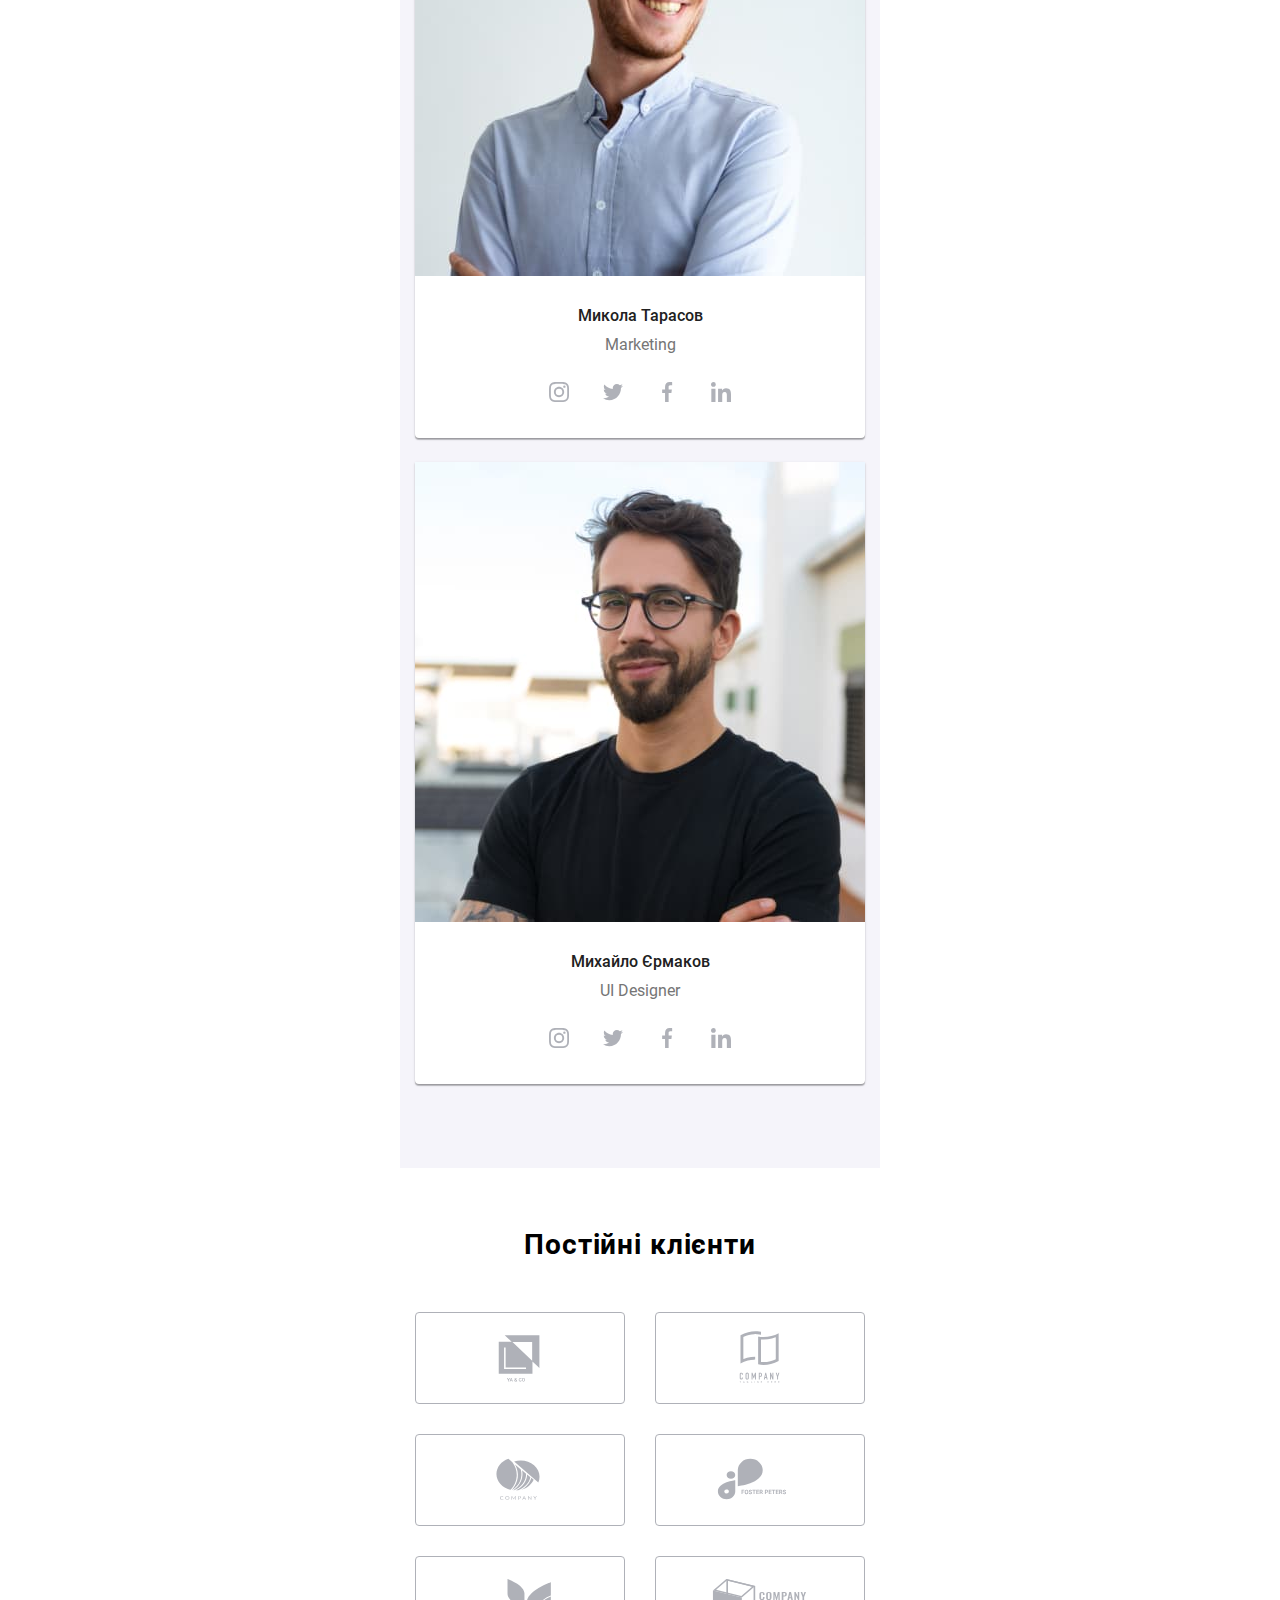
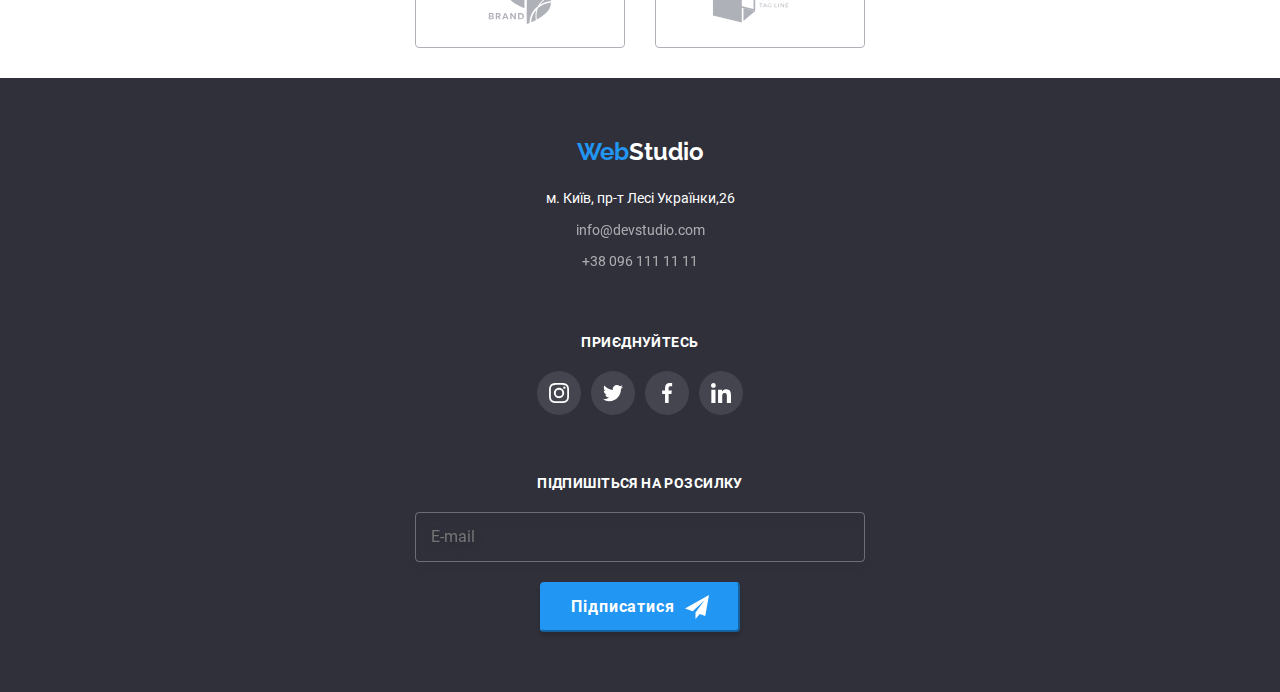
==== commit eb43b2da: "Test mob v1.1" ====
--- a/index.html
+++ b/index.html
@@ -39,6 +39,7 @@
   </button>
   </div>
   <div class="navigation__mobile-menu" data-menu>
+    <div class="navigation__block-mob">
     <button type="button" class="navigation__button-close" data-menu-close>
       <svg width="40px" height="40px">
         <use href="./images/SVG/symbol-defs.svg#icon-close">
@@ -72,6 +73,7 @@
         <a href="" class="navigation__link-social">LinkedIn</a>
       </li>
     </ul>
+  </div>
   </div>
   </header>
   <main>
--- a/css/main.min.css
+++ b/css/main.min.css
@@ -1 +1 @@
-@import"./utils/_fonts.css";:root{--logo-span: #000000;--buttons-links: #2196F3;--title-color: #212121;--txt-about: #757575;--adress-color: #FFFFFF;--buttons-bg: #F5F4FA;--background-color: #2F303A;--link-active: red;--border-color: #EEEEEE;--border-header-color: #ECECEC;--bg-main: #C4C4C4;--clients-border: #AFB1B8;--color-blue-two: #188CE8}@font-face{font-family:"Raleway";font-style:normal;font-weight:700;src:local("Raleway"),url("/fonts/raleway700/raleway-v28-latin_cyrillic-700.woff2") format("woff2"),url("/fonts/raleway700/raleway-v28-latin_cyrillic-700.woff") format("woff")}@font-face{font-family:"Roboto";font-style:normal;font-weight:400;src:local("Roboto"),url("/fonts/roboto400/roboto-v30-latin_cyrillic-regular.woff2") format("woff2"),url("/fonts/roboto400/roboto-v30-latin_cyrillic-regular.woff") format("woff")}@font-face{font-family:"Roboto";font-style:normal;font-weight:500;src:local("Roboto"),url("/fonts/roboto500/roboto-v30-latin_cyrillic-500.woff2") format("woff2"),url("/fonts/roboto500/roboto-v30-latin_cyrillic-500.woff") format("woff")}@font-face{font-family:"Roboto";font-style:normal;font-weight:700;src:local("Roboto"),url("/fonts/roboto700/roboto-v30-latin_cyrillic-700.woff2") format("woff2"),url("/fonts/roboto700/roboto-v30-latin_cyrillic-700.woff") format("woff")}@font-face{font-family:"Roboto";font-style:normal;font-weight:900;src:local("Roboto"),url("/fonts/roboto900/roboto-v30-latin_cyrillic-900.woff2") format("woff2"),url("/fonts/roboto900/roboto-v30-latin_cyrillic-900.woff") format("woff")}.backdrop__is-hidden{visibility:hidden;opacity:0;pointer-events:none}body{font-family:Roboto,sans-serif;color:var(--logo-span)}h1,h2,h3,h4,p{margin-top:0;margin-bottom:0}img{display:block;max-width:100%;height:auto}button,a{cursor:pointer}li{list-style-type:none}a{text-decoration:none}ul,ol{margin-top:0;margin-bottom:0;padding-left:0}.container{width:480px;padding-left:15px;padding-right:15px}.button{display:flex;align-items:center;justify-content:center;font-weight:700;font-size:16px;line-height:1.9;color:var(--adress-color);border-radius:4px;padding-top:10px;padding-bottom:10px;padding-left:32px;padding-right:32px;border-color:var(--buttons-links);background-color:var(--buttons-links);box-shadow:0px 4px 4px rgba(0,0,0,.15)}.logo{font-family:Raleway,sans-serif;font-weight:700;font-size:24px;line-height:1.2;color:var(--buttons-links)}.backdrop{position:fixed;top:0;left:0;width:100%;height:100%;background-color:rgba(0,0,0,.2);z-index:100;transition:opacity 250ms cubic-bezier(0.4, 0, 0.2, 1),visibility 250ms cubic-bezier(0.4, 0, 0.2, 1)}@media screen and (min-width: 480px){.backdrop{width:450px;padding-left:auto;padding-right:auto}}.modal{padding:40px;position:absolute;top:50%;left:50%;transform:translate(-50%, -50%);width:528px;background-color:var(--adress-color);box-shadow:0px 1px 3px rgba(0,0,0,.12),0px 1px 1px rgba(0,0,0,.14),0px 2px 1px rgba(0,0,0,.2);border-radius:4px}@media screen and (min-width: 480px){.modal{width:450px;margin-left:auto;margin-right:auto}}.modal__btn-close{display:flex;align-items:center;justify-content:center;position:absolute;top:8px;right:8px;width:30px;height:30px;background-color:var(--adress-color);border:1px solid rgba(0,0,0,.1);border-radius:50%;transition:fill 250ms cubic-bezier(0.4, 0, 0.2, 1)}.modal__title{margin-bottom:12px;font-weight:700;font-size:20px;line-height:1.5;text-align:center;letter-spacing:.03em;color:var(--title-color)}.modal__form{display:flex;flex-direction:column;text-align:center}.modal__btn-close:hover{fill:var(--buttons-links)}.modal__span{display:block;text-align:left;margin-bottom:4px;font-size:12px;line-height:1.2;letter-spacing:.01em;color:var(--txt-about)}.modal__input{outline:none;width:100%;height:40px;padding-left:42px;border:1px solid rgba(33,33,33,.2);border-radius:4px;transition:border-color 250ms cubic-bezier(0.4, 0, 0.2, 1)}.modal__textarea{margin-bottom:20px;outline:none;width:100%;height:120px;border:1px solid rgba(33,33,33,.2);border-radius:4px;padding:12px 16px;resize:none;transition:border 250ms cubic-bezier(0.4, 0, 0.2, 1),border-radius 250ms cubic-bezier(0.4, 0, 0.2, 1)}.modal__textarea::placeholder{font-size:12px;line-height:1.2;letter-spacing:.01em;color:rgba(117,117,117,.5)}.modal__textarea:focus{border-color:var(--buttons-links)}.modal__svg{position:relative;margin-bottom:10px}.modal__svg-img{position:absolute;top:50%;left:12px;transform:translateY(-50%);fill:var(--title-color);transition:fill 250ms cubic-bezier(0.4, 0, 0.2, 1)}.modal__input-checkbox{appearance:none}.modal__link{text-decoration:underline;font-size:12px;line-height:1.2;letter-spacing:.03em;color:var(--buttons-links)}.modal__label_checkbox{display:flex;align-items:center;justify-content:center;margin-bottom:0}.modal__span-checkbox{font-size:12px;line-height:1.2;letter-spacing:.03em;color:var(--txt-about)}.modal__button_send{padding-left:52px;padding-right:52px;margin:auto;margin-top:30px;width:200px;height:50px;letter-spacing:.06em;transition:background-color 250ms cubic-bezier(0.4, 0, 0.2, 1)}.modal__button:hover{background-color:var(--color-blue-two)}.modal__input:focus{border:1px solid var(--buttons-links);border-radius:4px}.modal__input:focus+.modal__svg-img{fill:var(--buttons-links)}.modal__svg-border{cursor:pointer;margin-right:9px}.modal__svg-focus{display:none;cursor:pointer;margin-right:9px}.modal__input-checkbox:checked+.modal__svg-border{display:none}.modal__input-checkbox:checked~.modal__svg-focus{display:inline-block}.header{border-bottom:1px solid var(--border-header-color)}.container__flex{display:flex;align-items:center;justify-content:space-between;width:100%;padding:10px 15px}@media screen and (min-width: 480px){.container__flex{width:480px;margin-left:auto;margin-right:auto}.navigation__mobile-menu{width:480px;margin-left:auto;margin-right:auto}.header{width:480px;margin-left:auto;margin-right:auto}}.logo_dark{color:var(--logo-span)}.site-nav,.auth-nav{display:none}.navigation__button{background-color:var(--adress-color);border:none}.navigation__button-close{position:absolute;right:15px;top:10px;border:none;background-color:var(--adress-color);transition:fill 250ms cubic-bezier(0.4, 0, 0.2, 1)}.navigation__button-close:hover :focus{fill:var(--buttons-links)}.navigation__mobile-menu{background-color:var(--adress-color);position:fixed;top:0;padding:48px;left:0;padding-right:83px;padding-left:40px;z-index:99;opacity:0;visibility:hidden;pointer-events:none}.navigation__link-mob{font-weight:500;font-size:40px;line-height:1.2;letter-spacing:.02em;color:var(--title-color);transition:color 250ms cubic-bezier(0.4, 0, 0.2, 1)}.navigation__link-mob:hover,.navigation :focus{color:var(--buttons-links)}.navigation__list-links:not(:last-child){margin-bottom:34px}.navigation__list-nav{margin-bottom:302px}.navigation__list-adress_phone{font-weight:500;font-size:34px;line-height:1.2;letter-spacing:.02em;color:var(--buttons-links)}.navigation__contacts-mob{margin-bottom:32px}.navigation__contacts-list{padding-bottom:32px}.navigation__list-adress_mail{font-weight:500;font-size:24px;line-height:1.2;letter-spacing:.02em;color:var(--txt-about)}.navigation__link-social{font-weight:500;font-size:18px;line-height:22px;letter-spacing:.02em;color:var(--buttons-links)}.navigation__list-social{display:flex}.navigation__social-links:not(:last-child){border-right:1px solid rgba(33,33,33,.2);padding-right:10px}.navigation__social-links:not(:first-child){padding-left:10px}.is-open{opacity:1;visibility:visible;pointer-events:auto}@media screen and (min-width: 480px){.main{width:480px;margin-left:auto;margin-right:auto}}.main{background-image:linear-gradient(rgba(47, 48, 58, 0.4), rgba(47, 48, 58, 0.4)),url(/images/about/header_img.jpg);max-width:480px;height:400px;padding:118px 60px;background-color:var(--bg-main);background-repeat:no-repeat;background-size:cover}.main__title{margin-bottom:30px;text-transform:uppercase;text-align:center;font-weight:900;font-size:26px;letter-spacing:.06em;line-height:1.6;color:var(--adress-color)}.button_main{margin:0 auto}@media(min-device-pixel-ratio: 2),(min-resolution: 192dpi),(min-resolution: 2dppx){.main{background-image:url(/images/about/header_img@2x.jpg)}}.about-us{padding-top:60px;padding-bottom:60px}.about-us__block{height:120px;display:flex;align-items:center;justify-content:center;margin-bottom:30px;background-color:var(--buttons-bg)}.about-us__title{font-weight:700;font-size:14px;line-height:1.1;color:var(--title-color);letter-spacing:.03em;text-align:center;margin-bottom:10px}.about-us__description{font-size:14px;line-height:1.7;color:var(--txt-about);letter-spacing:.03em;margin-bottom:30px}.examples{display:none}@media screen and (min-width: 480px){.our-team{width:480px;margin-left:auto;margin-right:auto}}.our-team{background-color:var(--buttons-bg);padding-top:60px;padding-bottom:60px}.our-team__title{font-weight:700;font-size:28px;line-height:1.2;color:var(--title-color);margin-bottom:30px;text-align:center}.our-team__names{font-weight:500;font-size:16px;line-height:1.2;color:var(--title-color);margin-top:30px;margin-bottom:10px;text-align:center}.our-team__position{font-size:16px;line-height:1.2;color:var(--txt-about);margin-bottom:16px;text-align:center}.our-team__logo{display:flex;gap:10px;margin-bottom:24px;justify-content:center}.our-team__link{display:flex;align-items:center;justify-content:center;margin-bottom:24px;fill:var(--clients-border);width:44px;height:44px;border-radius:50%;transition:background-color 250ms cubic-bezier(0.4, 0, 0.2, 1)}.our-team__link:hover,.our-team :focus{fill:var(--adress-color);background-color:var(--buttons-links)}.our-team__list{background-color:var(--adress-color);box-shadow:0px 1px 3px rgba(0,0,0,.12),0px 1px 1px rgba(0,0,0,.14),0px 2px 1px rgba(0,0,0,.2);border-radius:0px 0px 4px 4px}@media screen and (min-width: 480px){.container{width:480px;margin-left:auto;margin-right:auto}}.our-clients{padding-top:60px;padding-bottom:30px}.our-clients__title{margin-bottom:50px;font-weight:700;font-size:28px;line-height:1.2;letter-spacing:.03em;text-align:center}.our-clients__list{display:flex;flex-wrap:wrap}.our-clients__link{width:210px;height:92px;display:flex;align-items:center;justify-content:center;border:1px solid var(--clients-border);border-radius:4px;fill:#afb1b8;transition:fill 250ms cubic-bezier(0.4, 0, 0.2, 1),border-color 250ms cubic-bezier(0.4, 0, 0.2, 1);margin-left:0}.our-clients__link:hover,.our-clients :focus{fill:var(--buttons-links);border-color:var(--buttons-links)}.our-clients__example{width:50%;margin-bottom:30px}.footer{background-color:var(--background-color)}.footer__position{padding-top:60px;padding-bottom:60px}.footer__list{text-align:center}.footer__list_adress{font-style:normal;font-size:14px;line-height:1.7;color:var(--adress-color);transition:color 250ms cubic-bezier(0.4, 0, 0.2, 1)}.footer__list_adress-contacts{text-align:center;font-size:14px;line-height:1.7;color:var(--adress-color);opacity:60%}.footer__list_adress:hover,.footer :focus{color:var(--buttons-links)}.footer__list_links:not(:last-child){margin-bottom:8px}@media screen and (min-width: 480px){.footer{width:480px;margin-left:auto;margin-right:auto}}.logo_light{color:var(--adress-color)}.logo__footer{display:flex;justify-content:center;margin-bottom:20px}.invite{margin-top:60px}.invite__title{text-align:center;font-weight:700;font-size:14px;line-height:1.2;letter-spacing:.03em;text-transform:uppercase;color:var(--adress-color);margin-bottom:20px}.invite__list{padding-bottom:0;display:flex;gap:10px;justify-content:center;margin-bottom:60px}.invite__link{display:flex;align-items:center;justify-content:center;width:44px;height:44px;border-radius:50%;background:rgba(255,255,255,.1);fill:var(--adress-color);transition:background-color 250ms cubic-bezier(0.4, 0, 0.2, 1)}.invite__link:hover,.invite :focus{background-color:var(--buttons-links)}.invite-button__text{display:block;text-align:center;margin-bottom:20px;font-weight:700;font-size:14px;line-height:1.2;letter-spacing:.03em;text-transform:uppercase;color:var(--adress-color)}.invite-button__input{width:100%;height:50px;border:1px solid rgba(255,255,255,.3);filter:drop-shadow(0px 4px 4px rgba(0, 0, 0, 0.15));border-radius:4px;outline:none;background-color:rgba(0,0,0,0);padding:15px;margin-bottom:20px;color:var(--adress-color)}.invite-button__footer{margin:0 auto;width:200px;height:50px;letter-spacing:.06em;padding:0 28px;gap:10px}.buttons__description{display:flex;flex-wrap:wrap;padding-top:50px;padding-bottom:25px}.buttons__description-buttons:hover,.buttons :focus{box-shadow:0px 3px 1px rgba(0,0,0,.1),0px 1px 2px rgba(0,0,0,.08),0px 2px 2px rgba(0,0,0,.12);background-color:var(--buttons-links);color:var(--adress-color)}.buttons__description-buttons{font-weight:500;font-size:16px;line-height:1.6;color:var(--title-color);border-radius:4px;border:none;transition:box-shadow 250ms cubic-bezier(0.4, 0, 0.2, 1),color 250ms cubic-bezier(0.4, 0, 0.2, 1),background-color 250ms cubic-bezier(0.4, 0, 0.2, 1);padding-top:6px;padding-bottom:6px;padding-right:22px;padding-left:22px;margin-bottom:15px}.buttons__description-buttons:first-child{padding-right:25px;padding-left:25px}.buttons__title{display:none}.buttons__list:not(:last-child){margin-right:8px}.our-projects__block{border-bottom:1px solid var(--border-color);border-left:1px solid var(--border-color);border-right:1px solid var(--border-color);padding-left:24px;padding-right:24px;padding-bottom:20px;padding-top:20px}.our-projects__link{display:block;transition:box-shadow 250ms cubic-bezier(0.4, 0, 0.2, 1)}.our-projects__link:hover,.our-projects :focus{box-shadow:0px 1px 1px rgba(0,0,0,.12),0px 4px 4px rgba(0,0,0,.06),1px 4px 6px rgba(0,0,0,.16)}.our-projects__list{margin-bottom:30px}.our-projects__title{font-weight:700;font-size:18px;line-height:2;margin-bottom:4px;color:var(--title-color)}.our-projects__description{font-size:16px;line-height:1.9;color:var(--txt-about)}.our-projects__img{position:relative;overflow:hidden}.our-projects__about{position:absolute;top:0;left:0;width:100%;height:100%;transform:translateY(101%);transition:transform 250ms cubic-bezier(0.4, 0, 0.2, 1);font-size:18px;line-height:1.6;letter-spacing:.03em;color:var(--adress-color);background-color:rgba(33,150,243,.9);padding-top:63px;padding-bottom:63px;padding-left:24px;padding-right:24px}.our-projects__link:hover .our-projects__about{transform:translateY(0%)}/*# sourceMappingURL=main.min.css.map */+@import"./utils/_fonts.css";:root{--logo-span: #000000;--buttons-links: #2196F3;--title-color: #212121;--txt-about: #757575;--adress-color: #FFFFFF;--buttons-bg: #F5F4FA;--background-color: #2F303A;--link-active: red;--border-color: #EEEEEE;--border-header-color: #ECECEC;--bg-main: #C4C4C4;--clients-border: #AFB1B8;--color-blue-two: #188CE8}@font-face{font-family:"Raleway";font-style:normal;font-weight:700;src:local("Raleway"),url("/fonts/raleway700/raleway-v28-latin_cyrillic-700.woff2") format("woff2"),url("/fonts/raleway700/raleway-v28-latin_cyrillic-700.woff") format("woff")}@font-face{font-family:"Roboto";font-style:normal;font-weight:400;src:local("Roboto"),url("/fonts/roboto400/roboto-v30-latin_cyrillic-regular.woff2") format("woff2"),url("/fonts/roboto400/roboto-v30-latin_cyrillic-regular.woff") format("woff")}@font-face{font-family:"Roboto";font-style:normal;font-weight:500;src:local("Roboto"),url("/fonts/roboto500/roboto-v30-latin_cyrillic-500.woff2") format("woff2"),url("/fonts/roboto500/roboto-v30-latin_cyrillic-500.woff") format("woff")}@font-face{font-family:"Roboto";font-style:normal;font-weight:700;src:local("Roboto"),url("/fonts/roboto700/roboto-v30-latin_cyrillic-700.woff2") format("woff2"),url("/fonts/roboto700/roboto-v30-latin_cyrillic-700.woff") format("woff")}@font-face{font-family:"Roboto";font-style:normal;font-weight:900;src:local("Roboto"),url("/fonts/roboto900/roboto-v30-latin_cyrillic-900.woff2") format("woff2"),url("/fonts/roboto900/roboto-v30-latin_cyrillic-900.woff") format("woff")}.backdrop__is-hidden{visibility:hidden;opacity:0;pointer-events:none}body{font-family:Roboto,sans-serif;color:var(--logo-span)}h1,h2,h3,h4,p{margin-top:0;margin-bottom:0}img{display:block;max-width:100%;height:auto}button,a{cursor:pointer}li{list-style-type:none}a{text-decoration:none}ul,ol{margin-top:0;margin-bottom:0;padding-left:0}.container{width:480px;padding-left:15px;padding-right:15px}.button{display:flex;align-items:center;justify-content:center;font-weight:700;font-size:16px;line-height:1.9;color:var(--adress-color);border-radius:4px;padding-top:10px;padding-bottom:10px;padding-left:32px;padding-right:32px;border-color:var(--buttons-links);background-color:var(--buttons-links);box-shadow:0px 4px 4px rgba(0,0,0,.15)}.logo{font-family:Raleway,sans-serif;font-weight:700;font-size:24px;line-height:1.2;color:var(--buttons-links)}.backdrop{position:fixed;top:0;left:0;width:100%;height:100%;background-color:rgba(0,0,0,.2);z-index:100;transition:opacity 250ms cubic-bezier(0.4, 0, 0.2, 1),visibility 250ms cubic-bezier(0.4, 0, 0.2, 1)}.modal{padding:40px;position:absolute;top:50%;left:50%;transform:translate(-50%, -50%);width:528px;background-color:var(--adress-color);box-shadow:0px 1px 3px rgba(0,0,0,.12),0px 1px 1px rgba(0,0,0,.14),0px 2px 1px rgba(0,0,0,.2);border-radius:4px}@media screen and (min-width: 480px){.modal{width:450px;margin-left:auto;margin-right:auto}}.modal__btn-close{display:flex;align-items:center;justify-content:center;position:absolute;top:8px;right:8px;width:30px;height:30px;background-color:var(--adress-color);border:1px solid rgba(0,0,0,.1);border-radius:50%;transition:fill 250ms cubic-bezier(0.4, 0, 0.2, 1)}.modal__title{margin-bottom:12px;font-weight:700;font-size:20px;line-height:1.5;text-align:center;letter-spacing:.03em;color:var(--title-color)}.modal__form{display:flex;flex-direction:column;text-align:center}.modal__btn-close:hover{fill:var(--buttons-links)}.modal__span{display:block;text-align:left;margin-bottom:4px;font-size:12px;line-height:1.2;letter-spacing:.01em;color:var(--txt-about)}.modal__input{outline:none;width:100%;height:40px;padding-left:42px;border:1px solid rgba(33,33,33,.2);border-radius:4px;transition:border-color 250ms cubic-bezier(0.4, 0, 0.2, 1)}.modal__textarea{margin-bottom:20px;outline:none;width:100%;height:120px;border:1px solid rgba(33,33,33,.2);border-radius:4px;padding:12px 16px;resize:none;transition:border 250ms cubic-bezier(0.4, 0, 0.2, 1),border-radius 250ms cubic-bezier(0.4, 0, 0.2, 1)}.modal__textarea::placeholder{font-size:12px;line-height:1.2;letter-spacing:.01em;color:rgba(117,117,117,.5)}.modal__textarea:focus{border-color:var(--buttons-links)}.modal__svg{position:relative;margin-bottom:10px}.modal__svg-img{position:absolute;top:50%;left:12px;transform:translateY(-50%);fill:var(--title-color);transition:fill 250ms cubic-bezier(0.4, 0, 0.2, 1)}.modal__input-checkbox{appearance:none}.modal__link{text-decoration:underline;font-size:12px;line-height:1.2;letter-spacing:.03em;color:var(--buttons-links)}.modal__label_checkbox{display:flex;align-items:center;justify-content:center;margin-bottom:0}.modal__span-checkbox{font-size:12px;line-height:1.2;letter-spacing:.03em;color:var(--txt-about)}.modal__button_send{padding-left:52px;padding-right:52px;margin:auto;margin-top:30px;width:200px;height:50px;letter-spacing:.06em;transition:background-color 250ms cubic-bezier(0.4, 0, 0.2, 1)}.modal__button:hover{background-color:var(--color-blue-two)}.modal__input:focus{border:1px solid var(--buttons-links);border-radius:4px}.modal__input:focus+.modal__svg-img{fill:var(--buttons-links)}.modal__svg-border{cursor:pointer;margin-right:9px}.modal__svg-focus{display:none;cursor:pointer;margin-right:9px}.modal__input-checkbox:checked+.modal__svg-border{display:none}.modal__input-checkbox:checked~.modal__svg-focus{display:inline-block}.header{border-bottom:1px solid var(--border-header-color)}.container__flex{display:flex;align-items:center;justify-content:space-between;width:100%;padding:10px 15px}@media screen and (min-width: 480px){.container__flex{width:480px;margin-left:auto;margin-right:auto}.navigation__mobile-menu{width:480px;margin-left:auto;margin-right:auto}.header{width:480px;margin-left:auto;margin-right:auto}}.logo_dark{color:var(--logo-span)}.site-nav,.auth-nav{display:none}.navigation__button{background-color:var(--adress-color);border:none}.navigation__button-close{position:absolute;right:15px;top:10px;border:none;background-color:var(--adress-color);transition:fill 250ms cubic-bezier(0.4, 0, 0.2, 1)}.navigation__button-close:hover :focus{fill:var(--buttons-links)}.navigation__mobile-menu{background-color:var(--adress-color);position:fixed;top:0;padding:48px;left:0;padding-right:83px;padding-left:40px;z-index:99;width:100vw;height:100vh;opacity:0;visibility:hidden;pointer-events:none}.navigation__link-mob{font-weight:500;font-size:40px;line-height:1.2;letter-spacing:.02em;color:var(--title-color);transition:color 250ms cubic-bezier(0.4, 0, 0.2, 1)}.navigation__link-mob:hover,.navigation :focus{color:var(--buttons-links)}.navigation__list-links:not(:last-child){margin-bottom:34px}.navigation__list-nav{margin-bottom:302px}.navigation__list-adress_phone{font-weight:500;font-size:34px;line-height:1.2;letter-spacing:.02em;color:var(--buttons-links)}.navigation__contacts-mob{margin-bottom:32px}.navigation__contacts-list{padding-bottom:32px}.navigation__list-adress_mail{font-weight:500;font-size:24px;line-height:1.2;letter-spacing:.02em;color:var(--txt-about)}.navigation__link-social{font-weight:500;font-size:18px;line-height:22px;letter-spacing:.02em;color:var(--buttons-links)}.navigation__list-social{display:flex}.navigation__social-links:not(:last-child){border-right:1px solid rgba(33,33,33,.2);padding-right:10px}.navigation__social-links:not(:first-child){padding-left:10px}@media screen and (min-width: 480px){.navigation__block-mob{width:480px;margin-left:auto;margin-right:auto}}.is-open{opacity:1;visibility:visible;pointer-events:auto}@media screen and (min-width: 480px){.main{width:480px;margin-left:auto;margin-right:auto}}.main{background-image:linear-gradient(rgba(47, 48, 58, 0.4), rgba(47, 48, 58, 0.4)),url(../images/about/header_img.jpg);max-width:480px;height:400px;padding:118px 60px;background-color:var(--bg-main);background-repeat:no-repeat;background-size:cover}.main__title{margin-bottom:30px;text-transform:uppercase;text-align:center;font-weight:900;font-size:26px;letter-spacing:.06em;line-height:1.6;color:var(--adress-color)}.button_main{margin:0 auto}@media(min-device-pixel-ratio: 2),(min-resolution: 192dpi),(min-resolution: 2dppx){.main{background-image:url(/images/about/header_img@2x.jpg)}}.about-us{padding-top:60px;padding-bottom:60px}.about-us__block{height:120px;display:flex;align-items:center;justify-content:center;margin-bottom:30px;background-color:var(--buttons-bg)}.about-us__title{font-weight:700;font-size:14px;line-height:1.1;color:var(--title-color);letter-spacing:.03em;text-align:center;margin-bottom:10px}.about-us__description{font-size:14px;line-height:1.7;color:var(--txt-about);letter-spacing:.03em;margin-bottom:30px}@media screen and (min-width: 480px){.about-us{width:480px;margin-left:auto;margin-right:auto}}.examples{display:none}@media screen and (min-width: 480px){.our-team{width:480px;margin-left:auto;margin-right:auto}}.our-team{background-color:var(--buttons-bg);padding-top:60px;padding-bottom:60px}.our-team__title{font-weight:700;font-size:28px;line-height:1.2;color:var(--title-color);margin-bottom:30px;text-align:center}.our-team__names{font-weight:500;font-size:16px;line-height:1.2;color:var(--title-color);margin-top:30px;margin-bottom:10px;text-align:center}.our-team__position{font-size:16px;line-height:1.2;color:var(--txt-about);margin-bottom:16px;text-align:center}.our-team__logo{display:flex;gap:10px;margin-bottom:24px;justify-content:center}.our-team__link{display:flex;align-items:center;justify-content:center;margin-bottom:24px;fill:var(--clients-border);width:44px;height:44px;border-radius:50%;transition:background-color 250ms cubic-bezier(0.4, 0, 0.2, 1)}.our-team__link:hover,.our-team :focus{fill:var(--adress-color);background-color:var(--buttons-links)}.our-team__list{background-color:var(--adress-color);box-shadow:0px 1px 3px rgba(0,0,0,.12),0px 1px 1px rgba(0,0,0,.14),0px 2px 1px rgba(0,0,0,.2);border-radius:0px 0px 4px 4px}@media screen and (min-width: 480px){.container{width:480px;margin-left:auto;margin-right:auto}}.our-clients{padding-top:60px;padding-bottom:30px}.our-clients__title{margin-bottom:50px;font-weight:700;font-size:28px;line-height:1.2;letter-spacing:.03em;text-align:center}.our-clients__list{display:flex;flex-wrap:wrap;gap:30px}.our-clients__link{width:210px;height:92px;display:flex;align-items:center;justify-content:center;border:1px solid var(--clients-border);border-radius:4px;fill:#afb1b8;transition:fill 250ms cubic-bezier(0.4, 0, 0.2, 1),border-color 250ms cubic-bezier(0.4, 0, 0.2, 1);margin-left:0}.our-clients__link:hover,.our-clients :focus{fill:var(--buttons-links);border-color:var(--buttons-links)}.our-clients__example{width:210px}.footer{background-color:var(--background-color)}.footer__position{padding-top:60px;padding-bottom:60px}.footer__list{text-align:center}.footer__list_adress{font-style:normal;font-size:14px;line-height:1.7;color:var(--adress-color);transition:color 250ms cubic-bezier(0.4, 0, 0.2, 1)}.footer__list_adress-contacts{text-align:center;font-size:14px;line-height:1.7;color:var(--adress-color);opacity:60%}.footer__list_adress:hover,.footer :focus{color:var(--buttons-links)}.footer__list_links:not(:last-child){margin-bottom:8px}.logo_light{color:var(--adress-color)}.logo__footer{display:flex;justify-content:center;margin-bottom:20px}.invite{margin-top:60px}.invite__title{text-align:center;font-weight:700;font-size:14px;line-height:1.2;letter-spacing:.03em;text-transform:uppercase;color:var(--adress-color);margin-bottom:20px}.invite__list{padding-bottom:0;display:flex;gap:10px;justify-content:center;margin-bottom:60px}.invite__link{display:flex;align-items:center;justify-content:center;width:44px;height:44px;border-radius:50%;background:rgba(255,255,255,.1);fill:var(--adress-color);transition:background-color 250ms cubic-bezier(0.4, 0, 0.2, 1)}.invite__link:hover,.invite :focus{background-color:var(--buttons-links)}.invite-button__text{display:block;text-align:center;margin-bottom:20px;font-weight:700;font-size:14px;line-height:1.2;letter-spacing:.03em;text-transform:uppercase;color:var(--adress-color)}.invite-button__input{width:100%;height:50px;border:1px solid rgba(255,255,255,.3);filter:drop-shadow(0px 4px 4px rgba(0, 0, 0, 0.15));border-radius:4px;outline:none;background-color:rgba(0,0,0,0);padding:15px;margin-bottom:20px;color:var(--adress-color)}.invite-button__footer{margin:0 auto;width:200px;height:50px;letter-spacing:.06em;padding:0 28px;gap:10px}.buttons__description{display:flex;flex-wrap:wrap;padding-top:50px;padding-bottom:25px}.buttons__description-buttons:hover,.buttons :focus{box-shadow:0px 3px 1px rgba(0,0,0,.1),0px 1px 2px rgba(0,0,0,.08),0px 2px 2px rgba(0,0,0,.12);background-color:var(--buttons-links);color:var(--adress-color)}.buttons__description-buttons{font-weight:500;font-size:16px;line-height:1.6;color:var(--title-color);border-radius:4px;border:none;transition:box-shadow 250ms cubic-bezier(0.4, 0, 0.2, 1),color 250ms cubic-bezier(0.4, 0, 0.2, 1),background-color 250ms cubic-bezier(0.4, 0, 0.2, 1);padding-top:6px;padding-bottom:6px;padding-right:22px;padding-left:22px;margin-bottom:15px}.buttons__description-buttons:first-child{padding-right:25px;padding-left:25px}.buttons__title{display:none}.buttons__list:not(:last-child){margin-right:8px}.our-projects__block{border-bottom:1px solid var(--border-color);border-left:1px solid var(--border-color);border-right:1px solid var(--border-color);padding-left:24px;padding-right:24px;padding-bottom:20px;padding-top:20px}.our-projects__link{display:block;transition:box-shadow 250ms cubic-bezier(0.4, 0, 0.2, 1)}.our-projects__link:hover,.our-projects :focus{box-shadow:0px 1px 1px rgba(0,0,0,.12),0px 4px 4px rgba(0,0,0,.06),1px 4px 6px rgba(0,0,0,.16)}.our-projects__list{margin-bottom:30px}.our-projects__title{font-weight:700;font-size:18px;line-height:2;margin-bottom:4px;color:var(--title-color)}.our-projects__description{font-size:16px;line-height:1.9;color:var(--txt-about)}.our-projects__img{position:relative;overflow:hidden}.our-projects__about{position:absolute;top:0;left:0;width:100%;height:100%;transform:translateY(101%);transition:transform 250ms cubic-bezier(0.4, 0, 0.2, 1);font-size:18px;line-height:1.6;letter-spacing:.03em;color:var(--adress-color);background-color:rgba(33,150,243,.9);padding-top:63px;padding-bottom:63px;padding-left:24px;padding-right:24px}.our-projects__link:hover .our-projects__about{transform:translateY(0%)}/*# sourceMappingURL=main.min.css.map */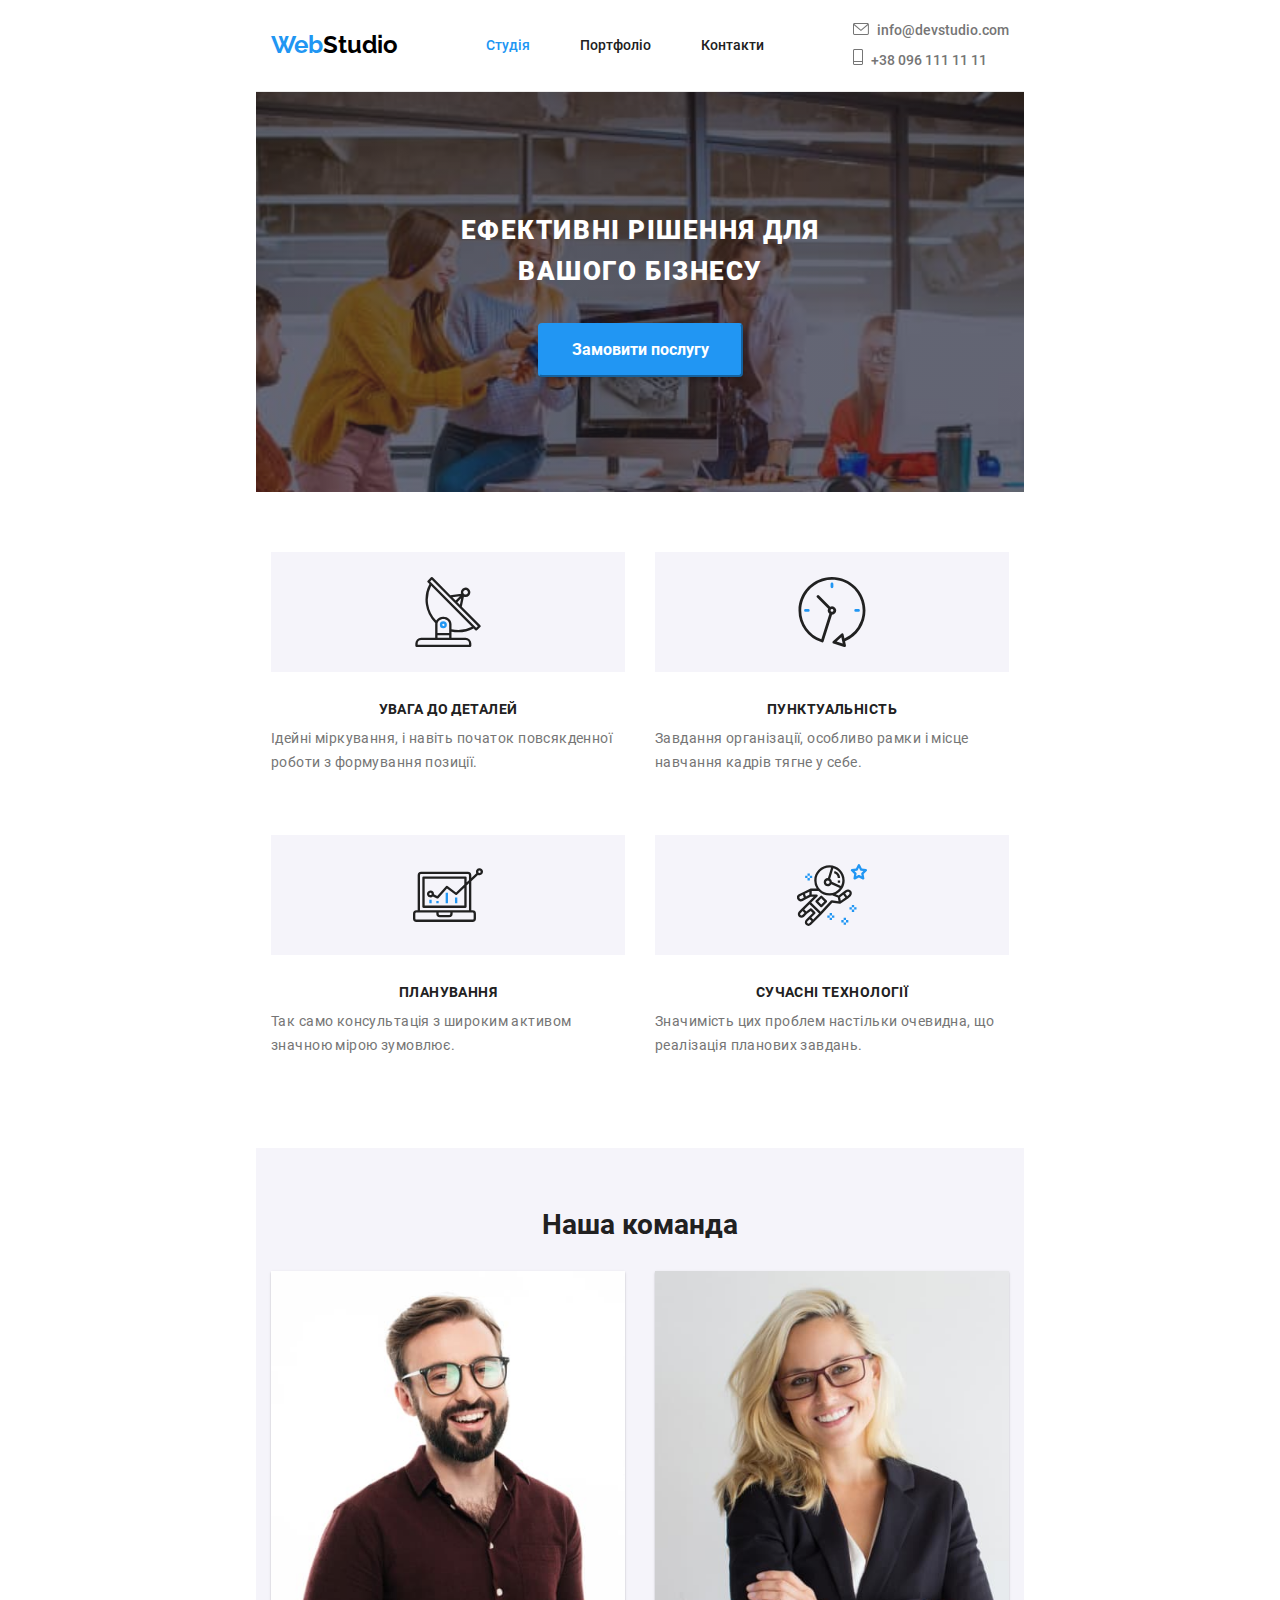
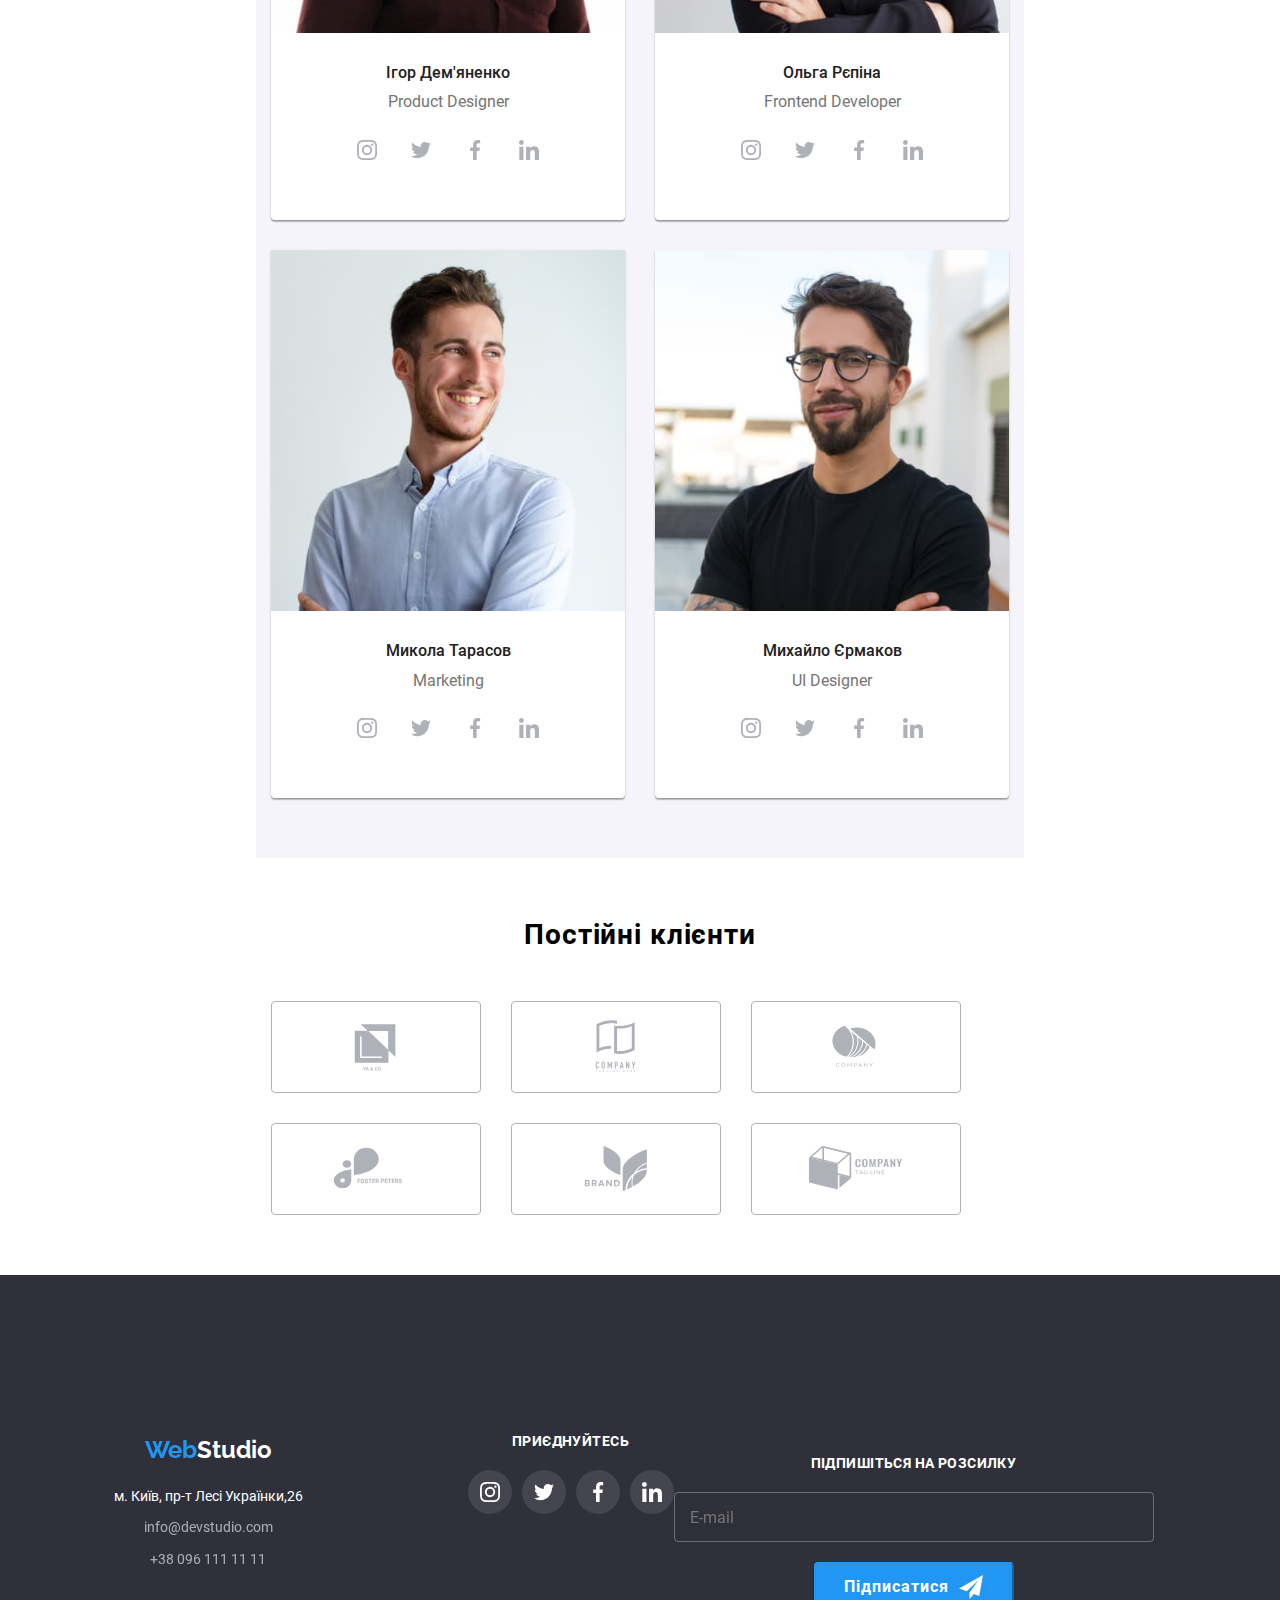
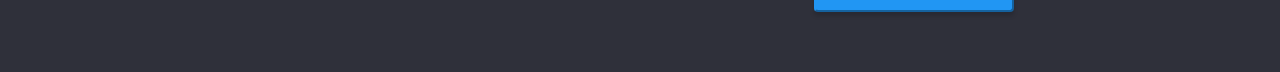
==== commit cecf5dcf: "Test Tab v1.0" ====
--- a/index.html
+++ b/index.html
@@ -293,7 +293,7 @@
 </div>
   </section>
   <section class="our-clients our-clients__position">
-    <div class="container">
+    <div class="container our-clients__container">
     <h2 class="our-clients__title">Постійні клієнти</h2>
     <ul class="our-clients__list">
     <li class="our-clients__example"><a href="http://www.yasolicitors.co.uk/" class="our-clients__link"> 
--- a/css/main.min.css
+++ b/css/main.min.css
@@ -1 +1 @@
-@import"./utils/_fonts.css";:root{--logo-span: #000000;--buttons-links: #2196F3;--title-color: #212121;--txt-about: #757575;--adress-color: #FFFFFF;--buttons-bg: #F5F4FA;--background-color: #2F303A;--link-active: red;--border-color: #EEEEEE;--border-header-color: #ECECEC;--bg-main: #C4C4C4;--clients-border: #AFB1B8;--color-blue-two: #188CE8}@font-face{font-family:"Raleway";font-style:normal;font-weight:700;src:local("Raleway"),url("/fonts/raleway700/raleway-v28-latin_cyrillic-700.woff2") format("woff2"),url("/fonts/raleway700/raleway-v28-latin_cyrillic-700.woff") format("woff")}@font-face{font-family:"Roboto";font-style:normal;font-weight:400;src:local("Roboto"),url("/fonts/roboto400/roboto-v30-latin_cyrillic-regular.woff2") format("woff2"),url("/fonts/roboto400/roboto-v30-latin_cyrillic-regular.woff") format("woff")}@font-face{font-family:"Roboto";font-style:normal;font-weight:500;src:local("Roboto"),url("/fonts/roboto500/roboto-v30-latin_cyrillic-500.woff2") format("woff2"),url("/fonts/roboto500/roboto-v30-latin_cyrillic-500.woff") format("woff")}@font-face{font-family:"Roboto";font-style:normal;font-weight:700;src:local("Roboto"),url("/fonts/roboto700/roboto-v30-latin_cyrillic-700.woff2") format("woff2"),url("/fonts/roboto700/roboto-v30-latin_cyrillic-700.woff") format("woff")}@font-face{font-family:"Roboto";font-style:normal;font-weight:900;src:local("Roboto"),url("/fonts/roboto900/roboto-v30-latin_cyrillic-900.woff2") format("woff2"),url("/fonts/roboto900/roboto-v30-latin_cyrillic-900.woff") format("woff")}.backdrop__is-hidden{visibility:hidden;opacity:0;pointer-events:none}body{font-family:Roboto,sans-serif;color:var(--logo-span)}h1,h2,h3,h4,p{margin-top:0;margin-bottom:0}img{display:block;max-width:100%;height:auto}button,a{cursor:pointer}li{list-style-type:none}a{text-decoration:none}ul,ol{margin-top:0;margin-bottom:0;padding-left:0}.container{width:480px;padding-left:15px;padding-right:15px}.button{display:flex;align-items:center;justify-content:center;font-weight:700;font-size:16px;line-height:1.9;color:var(--adress-color);border-radius:4px;padding-top:10px;padding-bottom:10px;padding-left:32px;padding-right:32px;border-color:var(--buttons-links);background-color:var(--buttons-links);box-shadow:0px 4px 4px rgba(0,0,0,.15)}.logo{font-family:Raleway,sans-serif;font-weight:700;font-size:24px;line-height:1.2;color:var(--buttons-links)}.backdrop{position:fixed;top:0;left:0;width:100%;height:100%;background-color:rgba(0,0,0,.2);z-index:100;transition:opacity 250ms cubic-bezier(0.4, 0, 0.2, 1),visibility 250ms cubic-bezier(0.4, 0, 0.2, 1)}.modal{padding:40px;position:absolute;top:50%;left:50%;transform:translate(-50%, -50%);width:528px;background-color:var(--adress-color);box-shadow:0px 1px 3px rgba(0,0,0,.12),0px 1px 1px rgba(0,0,0,.14),0px 2px 1px rgba(0,0,0,.2);border-radius:4px}@media screen and (min-width: 480px){.modal{width:450px;margin-left:auto;margin-right:auto}}.modal__btn-close{display:flex;align-items:center;justify-content:center;position:absolute;top:8px;right:8px;width:30px;height:30px;background-color:var(--adress-color);border:1px solid rgba(0,0,0,.1);border-radius:50%;transition:fill 250ms cubic-bezier(0.4, 0, 0.2, 1)}.modal__title{margin-bottom:12px;font-weight:700;font-size:20px;line-height:1.5;text-align:center;letter-spacing:.03em;color:var(--title-color)}.modal__form{display:flex;flex-direction:column;text-align:center}.modal__btn-close:hover{fill:var(--buttons-links)}.modal__span{display:block;text-align:left;margin-bottom:4px;font-size:12px;line-height:1.2;letter-spacing:.01em;color:var(--txt-about)}.modal__input{outline:none;width:100%;height:40px;padding-left:42px;border:1px solid rgba(33,33,33,.2);border-radius:4px;transition:border-color 250ms cubic-bezier(0.4, 0, 0.2, 1)}.modal__textarea{margin-bottom:20px;outline:none;width:100%;height:120px;border:1px solid rgba(33,33,33,.2);border-radius:4px;padding:12px 16px;resize:none;transition:border 250ms cubic-bezier(0.4, 0, 0.2, 1),border-radius 250ms cubic-bezier(0.4, 0, 0.2, 1)}.modal__textarea::placeholder{font-size:12px;line-height:1.2;letter-spacing:.01em;color:rgba(117,117,117,.5)}.modal__textarea:focus{border-color:var(--buttons-links)}.modal__svg{position:relative;margin-bottom:10px}.modal__svg-img{position:absolute;top:50%;left:12px;transform:translateY(-50%);fill:var(--title-color);transition:fill 250ms cubic-bezier(0.4, 0, 0.2, 1)}.modal__input-checkbox{appearance:none}.modal__link{text-decoration:underline;font-size:12px;line-height:1.2;letter-spacing:.03em;color:var(--buttons-links)}.modal__label_checkbox{display:flex;align-items:center;justify-content:center;margin-bottom:0}.modal__span-checkbox{font-size:12px;line-height:1.2;letter-spacing:.03em;color:var(--txt-about)}.modal__button_send{padding-left:52px;padding-right:52px;margin:auto;margin-top:30px;width:200px;height:50px;letter-spacing:.06em;transition:background-color 250ms cubic-bezier(0.4, 0, 0.2, 1)}.modal__button:hover{background-color:var(--color-blue-two)}.modal__input:focus{border:1px solid var(--buttons-links);border-radius:4px}.modal__input:focus+.modal__svg-img{fill:var(--buttons-links)}.modal__svg-border{cursor:pointer;margin-right:9px}.modal__svg-focus{display:none;cursor:pointer;margin-right:9px}.modal__input-checkbox:checked+.modal__svg-border{display:none}.modal__input-checkbox:checked~.modal__svg-focus{display:inline-block}.header{border-bottom:1px solid var(--border-header-color)}.container__flex{display:flex;align-items:center;justify-content:space-between;width:100%;padding:10px 15px}@media screen and (min-width: 480px){.container__flex{width:480px;margin-left:auto;margin-right:auto}.navigation__mobile-menu{width:480px;margin-left:auto;margin-right:auto}.header{width:480px;margin-left:auto;margin-right:auto}}.logo_dark{color:var(--logo-span)}.site-nav,.auth-nav{display:none}.navigation__button{background-color:var(--adress-color);border:none}.navigation__button-close{position:absolute;right:15px;top:10px;border:none;background-color:var(--adress-color);transition:fill 250ms cubic-bezier(0.4, 0, 0.2, 1)}.navigation__button-close:hover :focus{fill:var(--buttons-links)}.navigation__mobile-menu{background-color:var(--adress-color);position:fixed;top:0;padding:48px;left:0;padding-right:83px;padding-left:40px;z-index:99;width:100vw;height:100vh;opacity:0;visibility:hidden;pointer-events:none}.navigation__link-mob{font-weight:500;font-size:40px;line-height:1.2;letter-spacing:.02em;color:var(--title-color);transition:color 250ms cubic-bezier(0.4, 0, 0.2, 1)}.navigation__link-mob:hover,.navigation :focus{color:var(--buttons-links)}.navigation__list-links:not(:last-child){margin-bottom:34px}.navigation__list-nav{margin-bottom:302px}.navigation__list-adress_phone{font-weight:500;font-size:34px;line-height:1.2;letter-spacing:.02em;color:var(--buttons-links)}.navigation__contacts-mob{margin-bottom:32px}.navigation__contacts-list{padding-bottom:32px}.navigation__list-adress_mail{font-weight:500;font-size:24px;line-height:1.2;letter-spacing:.02em;color:var(--txt-about)}.navigation__link-social{font-weight:500;font-size:18px;line-height:22px;letter-spacing:.02em;color:var(--buttons-links)}.navigation__list-social{display:flex}.navigation__social-links:not(:last-child){border-right:1px solid rgba(33,33,33,.2);padding-right:10px}.navigation__social-links:not(:first-child){padding-left:10px}@media screen and (min-width: 480px){.navigation__block-mob{width:480px;margin-left:auto;margin-right:auto}}.is-open{opacity:1;visibility:visible;pointer-events:auto}@media screen and (min-width: 480px){.main{width:480px;margin-left:auto;margin-right:auto}}.main{background-image:linear-gradient(rgba(47, 48, 58, 0.4), rgba(47, 48, 58, 0.4)),url(../images/about/header_img.jpg);max-width:480px;height:400px;padding:118px 60px;background-color:var(--bg-main);background-repeat:no-repeat;background-size:cover}.main__title{margin-bottom:30px;text-transform:uppercase;text-align:center;font-weight:900;font-size:26px;letter-spacing:.06em;line-height:1.6;color:var(--adress-color)}.button_main{margin:0 auto}@media(min-device-pixel-ratio: 2),(min-resolution: 192dpi),(min-resolution: 2dppx){.main{background-image:url(/images/about/header_img@2x.jpg)}}.about-us{padding-top:60px;padding-bottom:60px}.about-us__block{height:120px;display:flex;align-items:center;justify-content:center;margin-bottom:30px;background-color:var(--buttons-bg)}.about-us__title{font-weight:700;font-size:14px;line-height:1.1;color:var(--title-color);letter-spacing:.03em;text-align:center;margin-bottom:10px}.about-us__description{font-size:14px;line-height:1.7;color:var(--txt-about);letter-spacing:.03em;margin-bottom:30px}@media screen and (min-width: 480px){.about-us{width:480px;margin-left:auto;margin-right:auto}}.examples{display:none}@media screen and (min-width: 480px){.our-team{width:480px;margin-left:auto;margin-right:auto}}.our-team{background-color:var(--buttons-bg);padding-top:60px;padding-bottom:60px}.our-team__title{font-weight:700;font-size:28px;line-height:1.2;color:var(--title-color);margin-bottom:30px;text-align:center}.our-team__names{font-weight:500;font-size:16px;line-height:1.2;color:var(--title-color);margin-top:30px;margin-bottom:10px;text-align:center}.our-team__position{font-size:16px;line-height:1.2;color:var(--txt-about);margin-bottom:16px;text-align:center}.our-team__logo{display:flex;gap:10px;margin-bottom:24px;justify-content:center}.our-team__link{display:flex;align-items:center;justify-content:center;margin-bottom:24px;fill:var(--clients-border);width:44px;height:44px;border-radius:50%;transition:background-color 250ms cubic-bezier(0.4, 0, 0.2, 1)}.our-team__link:hover,.our-team :focus{fill:var(--adress-color);background-color:var(--buttons-links)}.our-team__list{background-color:var(--adress-color);box-shadow:0px 1px 3px rgba(0,0,0,.12),0px 1px 1px rgba(0,0,0,.14),0px 2px 1px rgba(0,0,0,.2);border-radius:0px 0px 4px 4px}@media screen and (min-width: 480px){.container{width:480px;margin-left:auto;margin-right:auto}}.our-clients{padding-top:60px;padding-bottom:30px}.our-clients__title{margin-bottom:50px;font-weight:700;font-size:28px;line-height:1.2;letter-spacing:.03em;text-align:center}.our-clients__list{display:flex;flex-wrap:wrap;gap:30px}.our-clients__link{width:210px;height:92px;display:flex;align-items:center;justify-content:center;border:1px solid var(--clients-border);border-radius:4px;fill:#afb1b8;transition:fill 250ms cubic-bezier(0.4, 0, 0.2, 1),border-color 250ms cubic-bezier(0.4, 0, 0.2, 1);margin-left:0}.our-clients__link:hover,.our-clients :focus{fill:var(--buttons-links);border-color:var(--buttons-links)}.our-clients__example{width:210px}.footer{background-color:var(--background-color)}.footer__position{padding-top:60px;padding-bottom:60px}.footer__list{text-align:center}.footer__list_adress{font-style:normal;font-size:14px;line-height:1.7;color:var(--adress-color);transition:color 250ms cubic-bezier(0.4, 0, 0.2, 1)}.footer__list_adress-contacts{text-align:center;font-size:14px;line-height:1.7;color:var(--adress-color);opacity:60%}.footer__list_adress:hover,.footer :focus{color:var(--buttons-links)}.footer__list_links:not(:last-child){margin-bottom:8px}.logo_light{color:var(--adress-color)}.logo__footer{display:flex;justify-content:center;margin-bottom:20px}.invite{margin-top:60px}.invite__title{text-align:center;font-weight:700;font-size:14px;line-height:1.2;letter-spacing:.03em;text-transform:uppercase;color:var(--adress-color);margin-bottom:20px}.invite__list{padding-bottom:0;display:flex;gap:10px;justify-content:center;margin-bottom:60px}.invite__link{display:flex;align-items:center;justify-content:center;width:44px;height:44px;border-radius:50%;background:rgba(255,255,255,.1);fill:var(--adress-color);transition:background-color 250ms cubic-bezier(0.4, 0, 0.2, 1)}.invite__link:hover,.invite :focus{background-color:var(--buttons-links)}.invite-button__text{display:block;text-align:center;margin-bottom:20px;font-weight:700;font-size:14px;line-height:1.2;letter-spacing:.03em;text-transform:uppercase;color:var(--adress-color)}.invite-button__input{width:100%;height:50px;border:1px solid rgba(255,255,255,.3);filter:drop-shadow(0px 4px 4px rgba(0, 0, 0, 0.15));border-radius:4px;outline:none;background-color:rgba(0,0,0,0);padding:15px;margin-bottom:20px;color:var(--adress-color)}.invite-button__footer{margin:0 auto;width:200px;height:50px;letter-spacing:.06em;padding:0 28px;gap:10px}.buttons__description{display:flex;flex-wrap:wrap;padding-top:50px;padding-bottom:25px}.buttons__description-buttons:hover,.buttons :focus{box-shadow:0px 3px 1px rgba(0,0,0,.1),0px 1px 2px rgba(0,0,0,.08),0px 2px 2px rgba(0,0,0,.12);background-color:var(--buttons-links);color:var(--adress-color)}.buttons__description-buttons{font-weight:500;font-size:16px;line-height:1.6;color:var(--title-color);border-radius:4px;border:none;transition:box-shadow 250ms cubic-bezier(0.4, 0, 0.2, 1),color 250ms cubic-bezier(0.4, 0, 0.2, 1),background-color 250ms cubic-bezier(0.4, 0, 0.2, 1);padding-top:6px;padding-bottom:6px;padding-right:22px;padding-left:22px;margin-bottom:15px}.buttons__description-buttons:first-child{padding-right:25px;padding-left:25px}.buttons__title{display:none}.buttons__list:not(:last-child){margin-right:8px}.our-projects__block{border-bottom:1px solid var(--border-color);border-left:1px solid var(--border-color);border-right:1px solid var(--border-color);padding-left:24px;padding-right:24px;padding-bottom:20px;padding-top:20px}.our-projects__link{display:block;transition:box-shadow 250ms cubic-bezier(0.4, 0, 0.2, 1)}.our-projects__link:hover,.our-projects :focus{box-shadow:0px 1px 1px rgba(0,0,0,.12),0px 4px 4px rgba(0,0,0,.06),1px 4px 6px rgba(0,0,0,.16)}.our-projects__list{margin-bottom:30px}.our-projects__title{font-weight:700;font-size:18px;line-height:2;margin-bottom:4px;color:var(--title-color)}.our-projects__description{font-size:16px;line-height:1.9;color:var(--txt-about)}.our-projects__img{position:relative;overflow:hidden}.our-projects__about{position:absolute;top:0;left:0;width:100%;height:100%;transform:translateY(101%);transition:transform 250ms cubic-bezier(0.4, 0, 0.2, 1);font-size:18px;line-height:1.6;letter-spacing:.03em;color:var(--adress-color);background-color:rgba(33,150,243,.9);padding-top:63px;padding-bottom:63px;padding-left:24px;padding-right:24px}.our-projects__link:hover .our-projects__about{transform:translateY(0%)}/*# sourceMappingURL=main.min.css.map */+@import"./utils/_fonts.css";:root{--logo-span: #000000;--buttons-links: #2196F3;--title-color: #212121;--txt-about: #757575;--adress-color: #FFFFFF;--buttons-bg: #F5F4FA;--background-color: #2F303A;--link-active: red;--border-color: #EEEEEE;--border-header-color: #ECECEC;--bg-main: #C4C4C4;--clients-border: #AFB1B8;--color-blue-two: #188CE8}@font-face{font-family:"Raleway";font-style:normal;font-weight:700;src:local("Raleway"),url("/fonts/raleway700/raleway-v28-latin_cyrillic-700.woff2") format("woff2"),url("/fonts/raleway700/raleway-v28-latin_cyrillic-700.woff") format("woff")}@font-face{font-family:"Roboto";font-style:normal;font-weight:400;src:local("Roboto"),url("/fonts/roboto400/roboto-v30-latin_cyrillic-regular.woff2") format("woff2"),url("/fonts/roboto400/roboto-v30-latin_cyrillic-regular.woff") format("woff")}@font-face{font-family:"Roboto";font-style:normal;font-weight:500;src:local("Roboto"),url("/fonts/roboto500/roboto-v30-latin_cyrillic-500.woff2") format("woff2"),url("/fonts/roboto500/roboto-v30-latin_cyrillic-500.woff") format("woff")}@font-face{font-family:"Roboto";font-style:normal;font-weight:700;src:local("Roboto"),url("/fonts/roboto700/roboto-v30-latin_cyrillic-700.woff2") format("woff2"),url("/fonts/roboto700/roboto-v30-latin_cyrillic-700.woff") format("woff")}@font-face{font-family:"Roboto";font-style:normal;font-weight:900;src:local("Roboto"),url("/fonts/roboto900/roboto-v30-latin_cyrillic-900.woff2") format("woff2"),url("/fonts/roboto900/roboto-v30-latin_cyrillic-900.woff") format("woff")}.backdrop__is-hidden{visibility:hidden;opacity:0;pointer-events:none}body{font-family:Roboto,sans-serif;color:var(--logo-span)}h1,h2,h3,h4,p{margin-top:0;margin-bottom:0}img{display:block;max-width:100%;height:auto}button,a{cursor:pointer}li{list-style-type:none}a{text-decoration:none}ul,ol{margin-top:0;margin-bottom:0;padding-left:0}.container{width:100%;padding-left:15px;padding-right:15px}.button{display:flex;align-items:center;justify-content:center;font-weight:700;font-size:16px;line-height:1.9;color:var(--adress-color);border-radius:4px;padding-top:10px;padding-bottom:10px;padding-left:32px;padding-right:32px;border-color:var(--buttons-links);background-color:var(--buttons-links);box-shadow:0px 4px 4px rgba(0,0,0,.15)}.logo{font-family:Raleway,sans-serif;font-weight:700;font-size:24px;line-height:1.2;color:var(--buttons-links)}.backdrop{position:fixed;top:0;left:0;width:100%;height:100%;background-color:rgba(0,0,0,.2);z-index:100;transition:opacity 250ms cubic-bezier(0.4, 0, 0.2, 1),visibility 250ms cubic-bezier(0.4, 0, 0.2, 1)}.modal{padding:40px;position:absolute;top:50%;left:50%;transform:translate(-50%, -50%);width:528px;background-color:var(--adress-color);box-shadow:0px 1px 3px rgba(0,0,0,.12),0px 1px 1px rgba(0,0,0,.14),0px 2px 1px rgba(0,0,0,.2);border-radius:4px}@media screen and (min-width: 480px){.modal{width:450px;margin-left:auto;margin-right:auto}}.modal__btn-close{display:flex;align-items:center;justify-content:center;position:absolute;top:8px;right:8px;width:30px;height:30px;background-color:var(--adress-color);border:1px solid rgba(0,0,0,.1);border-radius:50%;transition:fill 250ms cubic-bezier(0.4, 0, 0.2, 1)}.modal__title{margin-bottom:12px;font-weight:700;font-size:20px;line-height:1.5;text-align:center;letter-spacing:.03em;color:var(--title-color)}.modal__form{display:flex;flex-direction:column;text-align:center}.modal__btn-close:hover{fill:var(--buttons-links)}.modal__span{display:block;text-align:left;margin-bottom:4px;font-size:12px;line-height:1.2;letter-spacing:.01em;color:var(--txt-about)}.modal__input{outline:none;width:100%;height:40px;padding-left:42px;border:1px solid rgba(33,33,33,.2);border-radius:4px;transition:border-color 250ms cubic-bezier(0.4, 0, 0.2, 1)}.modal__textarea{margin-bottom:20px;outline:none;width:100%;height:120px;border:1px solid rgba(33,33,33,.2);border-radius:4px;padding:12px 16px;resize:none;transition:border 250ms cubic-bezier(0.4, 0, 0.2, 1),border-radius 250ms cubic-bezier(0.4, 0, 0.2, 1)}.modal__textarea::placeholder{font-size:12px;line-height:1.2;letter-spacing:.01em;color:rgba(117,117,117,.5)}.modal__textarea:focus{border-color:var(--buttons-links)}.modal__svg{position:relative;margin-bottom:10px}.modal__svg-img{position:absolute;top:50%;left:12px;transform:translateY(-50%);fill:var(--title-color);transition:fill 250ms cubic-bezier(0.4, 0, 0.2, 1)}.modal__input-checkbox{appearance:none}.modal__link{text-decoration:underline;font-size:12px;line-height:1.2;letter-spacing:.03em;color:var(--buttons-links)}.modal__label_checkbox{display:flex;align-items:center;justify-content:center;margin-bottom:0}.modal__span-checkbox{font-size:12px;line-height:1.2;letter-spacing:.03em;color:var(--txt-about)}.modal__button_send{padding-left:52px;padding-right:52px;margin:auto;margin-top:30px;width:200px;height:50px;letter-spacing:.06em;transition:background-color 250ms cubic-bezier(0.4, 0, 0.2, 1)}.modal__button:hover{background-color:var(--color-blue-two)}.modal__input:focus{border:1px solid var(--buttons-links);border-radius:4px}.modal__input:focus+.modal__svg-img{fill:var(--buttons-links)}.modal__svg-border{cursor:pointer;margin-right:9px}.modal__svg-focus{display:none;cursor:pointer;margin-right:9px}.modal__input-checkbox:checked+.modal__svg-border{display:none}.modal__input-checkbox:checked~.modal__svg-focus{display:inline-block}.header{border-bottom:1px solid var(--border-header-color)}.container__flex{display:flex;align-items:center;justify-content:space-between;width:100%;padding:10px 15px}.logo_dark{color:var(--logo-span)}.site-nav,.auth-nav{display:none}.navigation__button{background-color:var(--adress-color);border:none}.navigation__button-close{position:absolute;right:15px;top:10px;border:none;background-color:var(--adress-color);transition:fill 250ms cubic-bezier(0.4, 0, 0.2, 1)}.navigation__button-close:hover :focus{fill:var(--buttons-links)}.navigation__mobile-menu{background-color:var(--adress-color);position:fixed;top:0;padding:48px;left:0;padding-right:83px;padding-left:40px;z-index:99;width:100vw;height:100vh;opacity:0;visibility:hidden;pointer-events:none}.navigation__link-mob{font-weight:500;font-size:40px;line-height:1.2;letter-spacing:.02em;color:var(--title-color);transition:color 250ms cubic-bezier(0.4, 0, 0.2, 1)}.navigation__link-mob:hover,.navigation :focus{color:var(--buttons-links)}.navigation__list-links:not(:last-child){margin-bottom:34px}.navigation__list-nav{margin-bottom:302px}.navigation__list-adress_phone{font-weight:500;font-size:34px;line-height:1.2;letter-spacing:.02em;color:var(--buttons-links)}.navigation__contacts-mob{margin-bottom:32px}.navigation__contacts-list{padding-bottom:32px}.navigation__list-adress_mail{font-weight:500;font-size:24px;line-height:1.2;letter-spacing:.02em;color:var(--txt-about)}.navigation__link-social{font-weight:500;font-size:18px;line-height:22px;letter-spacing:.02em;color:var(--buttons-links)}.navigation__list-social{display:flex}.navigation__social-links:not(:last-child){border-right:1px solid rgba(33,33,33,.2);padding-right:10px}.navigation__social-links:not(:first-child){padding-left:10px}@media screen and (min-width: 480px){.container__flex{width:480px;margin-left:auto;margin-right:auto}.navigation__mobile-menu{width:480px;margin-left:auto;margin-right:auto}.header{width:480px;margin-left:auto;margin-right:auto}}@media screen and (min-width: 768px){.container__flex{width:768px;margin-left:auto;margin-right:auto;padding:21px 15px}.header{width:768px;margin-left:auto;margin-right:auto}.navigation__button{display:none}.navigation__contacts-mob:not(:last-child){margin-bottom:10px}.site-nav,.auth-nav{display:block}.site-nav{display:flex;align-items:center;margin-left:88px;gap:50px}.site-nav__link{font-weight:500;font-size:14px;line-height:1.2;color:var(--title-color);transition:color 250ms cubic-bezier(0.4, 0, 0.2, 1)}.site-nav__link:hover,.site-nav :focus{color:var(--buttons-links)}.site-nav__link_accent{color:var(--buttons-links)}.auth-nav__link:hover,.auth-nav :focus{color:var(--buttons-links);fill:var(--buttons-links)}.auth-nav__link{font-weight:500;font-size:14px;line-height:1.2;color:var(--txt-about);transition:color 250ms cubic-bezier(0.4, 0, 0.2, 1),fill 250ms cubic-bezier(0.4, 0, 0.2, 1);gap:8px}.auth-nav__mail{margin-bottom:10px}.auth-nav__icon{margin-right:8px;fill:currentColor}.navigation{display:flex;align-items:center}}.is-open{opacity:1;visibility:visible;pointer-events:auto}.main{background-image:linear-gradient(rgba(47, 48, 58, 0.4), rgba(47, 48, 58, 0.4)),url(../images/about/header_img.jpg);height:400px;padding:118px 60px;background-color:var(--bg-main);background-repeat:no-repeat;background-size:cover}.main__title{margin-bottom:30px;text-transform:uppercase;text-align:center;font-weight:900;font-size:26px;letter-spacing:.06em;line-height:1.6;color:var(--adress-color)}.button_main{margin:0 auto}@media screen and (min-width: 480px){.main{width:480px;margin-left:auto;margin-right:auto}}@media screen and (min-width: 768px){.main{width:768px;margin-left:auto;margin-right:auto;padding:118px 204px}}@media(min-device-pixel-ratio: 2),(min-resolution: 192dpi),(min-resolution: 2dppx){.main{background-image:url(/images/about/header_img@2x.jpg)}}.about-us{width:100%;padding-top:60px;padding-bottom:60px}.about-us__block{height:120px;display:flex;align-items:center;justify-content:center;margin-bottom:30px;background-color:var(--buttons-bg)}.about-us__title{font-weight:700;font-size:14px;line-height:1.1;color:var(--title-color);letter-spacing:.03em;text-align:center;margin-bottom:10px}.about-us__description{font-size:14px;line-height:1.7;color:var(--txt-about);letter-spacing:.03em;margin-bottom:30px}@media screen and (min-width: 480px){.about-us{width:480px;margin-left:auto;margin-right:auto}}@media screen and (min-width: 768px){.about-us{width:768px;margin-left:auto;margin-right:auto}.about-us__list{display:flex;flex-wrap:wrap;gap:30px}.about-us__element{width:354px}}.examples{display:none}.our-team{background-color:var(--buttons-bg);padding-top:60px;padding-bottom:60px}.our-team__title{font-weight:700;font-size:28px;line-height:1.2;color:var(--title-color);margin-bottom:30px;text-align:center}.our-team__names{font-weight:500;font-size:16px;line-height:1.2;color:var(--title-color);margin-top:30px;margin-bottom:10px;text-align:center}.our-team__position{font-size:16px;line-height:1.2;color:var(--txt-about);margin-bottom:16px;text-align:center}.our-team__logo{display:flex;gap:10px;margin-bottom:24px;justify-content:center}.our-team__link{display:flex;align-items:center;justify-content:center;margin-bottom:24px;fill:var(--clients-border);width:44px;height:44px;border-radius:50%;transition:background-color 250ms cubic-bezier(0.4, 0, 0.2, 1)}.our-team__link:hover,.our-team :focus{fill:var(--adress-color);background-color:var(--buttons-links)}.our-team__list{background-color:var(--adress-color);box-shadow:0px 1px 3px rgba(0,0,0,.12),0px 1px 1px rgba(0,0,0,.14),0px 2px 1px rgba(0,0,0,.2);border-radius:0px 0px 4px 4px}@media screen and (min-width: 480px){.our-team{width:480px;margin-left:auto;margin-right:auto}}@media screen and (min-width: 768px){.our-team{width:768px;margin-left:auto;margin-right:auto}.our-team__members{display:flex;flex-wrap:wrap;gap:30px}.our-team__list{width:354px}}.our-clients{padding-top:60px;padding-bottom:30px}.our-clients__title{margin-bottom:50px;font-weight:700;font-size:28px;line-height:1.2;letter-spacing:.03em;text-align:center}.our-clients__list{display:flex;flex-wrap:wrap;gap:30px}.our-clients__link{width:210px;height:92px;display:flex;align-items:center;justify-content:center;border:1px solid var(--clients-border);border-radius:4px;fill:#afb1b8;transition:fill 250ms cubic-bezier(0.4, 0, 0.2, 1),border-color 250ms cubic-bezier(0.4, 0, 0.2, 1);margin-left:0}.our-clients__link:hover,.our-clients :focus{fill:var(--buttons-links);border-color:var(--buttons-links)}.our-clients__example{width:210px}@media screen and (min-width: 480px){.our-clients__container{width:480px;margin-left:auto;margin-right:auto}}@media screen and (min-width: 768px){.our-clients__container{width:768px;margin-left:auto;margin-right:auto}.our-clients{padding-bottom:60px}}.footer{background-color:var(--background-color)}.footer__position{padding-top:60px;padding-bottom:60px}.footer__list{text-align:center}.footer__list_adress{font-style:normal;font-size:14px;line-height:1.7;color:var(--adress-color);transition:color 250ms cubic-bezier(0.4, 0, 0.2, 1)}.footer__list_adress-contacts{text-align:center;font-size:14px;line-height:1.7;color:var(--adress-color);opacity:60%}.footer__list_adress:hover,.footer :focus{color:var(--buttons-links)}.footer__list_links:not(:last-child){margin-bottom:8px}.logo_light{color:var(--adress-color)}.logo__footer{display:flex;justify-content:center;margin-bottom:20px}.invite{margin-top:60px}.invite__title{text-align:center;font-weight:700;font-size:14px;line-height:1.2;letter-spacing:.03em;text-transform:uppercase;color:var(--adress-color);margin-bottom:20px}.invite__list{padding-bottom:0;display:flex;gap:10px;justify-content:center;margin-bottom:60px}.invite__link{display:flex;align-items:center;justify-content:center;width:44px;height:44px;border-radius:50%;background:rgba(255,255,255,.1);fill:var(--adress-color);transition:background-color 250ms cubic-bezier(0.4, 0, 0.2, 1)}.invite__link:hover,.invite :focus{background-color:var(--buttons-links)}.invite-button__text{display:block;text-align:center;margin-bottom:20px;font-weight:700;font-size:14px;line-height:1.2;letter-spacing:.03em;text-transform:uppercase;color:var(--adress-color)}.invite-button__input{width:100%;height:50px;border:1px solid rgba(255,255,255,.3);filter:drop-shadow(0px 4px 4px rgba(0, 0, 0, 0.15));border-radius:4px;outline:none;background-color:rgba(0,0,0,0);padding:15px;margin-bottom:20px;color:var(--adress-color)}.invite-button__footer{margin:0 auto;width:200px;height:50px;letter-spacing:.06em;padding:0 28px;gap:10px}@media screen and (min-width: 480px){.invite-button{width:480px;margin-left:auto;margin-right:auto}}@media screen and (min-width: 768px){.container__position_foo{display:flex;align-items:center;justify-content:center;flex-wrap:wrap;padding-top:60px;padding-right:89px;padding-left:76px}.invite__position{margin-top:0}.footer__contacts{margin-right:165px}.invite-button{margin-top:60px}}.buttons__description{display:flex;flex-wrap:wrap;padding-top:50px;padding-bottom:25px}.buttons__description-buttons:hover,.buttons :focus{box-shadow:0px 3px 1px rgba(0,0,0,.1),0px 1px 2px rgba(0,0,0,.08),0px 2px 2px rgba(0,0,0,.12);background-color:var(--buttons-links);color:var(--adress-color)}.buttons__description-buttons{font-weight:500;font-size:16px;line-height:1.6;color:var(--title-color);border-radius:4px;border:none;transition:box-shadow 250ms cubic-bezier(0.4, 0, 0.2, 1),color 250ms cubic-bezier(0.4, 0, 0.2, 1),background-color 250ms cubic-bezier(0.4, 0, 0.2, 1);padding-top:6px;padding-bottom:6px;margin-bottom:15px}.buttons__description-buttons:first-child{padding-right:25px;padding-left:25px}.buttons__title{display:none}.buttons__list:not(:last-child){margin-right:8px}@media screen and (min-width: 768px){.buttons{width:768px;margin-left:auto;margin-right:auto;justify-content:center}.buttons__description{justify-content:center;padding-bottom:30px}.buttons__description-buttons{margin-bottom:0}}.our-projects__block{border-bottom:1px solid var(--border-color);border-left:1px solid var(--border-color);border-right:1px solid var(--border-color);padding-left:24px;padding-right:24px;padding-bottom:20px;padding-top:20px}.our-projects__link{display:block;transition:box-shadow 250ms cubic-bezier(0.4, 0, 0.2, 1)}.our-projects__link:hover,.our-projects :focus{box-shadow:0px 1px 1px rgba(0,0,0,.12),0px 4px 4px rgba(0,0,0,.06),1px 4px 6px rgba(0,0,0,.16)}.our-projects__list{margin-bottom:30px}.our-projects__title{font-weight:700;font-size:18px;line-height:2;margin-bottom:4px;color:var(--title-color)}.our-projects__description{font-size:16px;line-height:1.9;color:var(--txt-about)}.our-projects__img{position:relative;overflow:hidden}.our-projects__about{position:absolute;top:0;left:0;width:100%;height:100%;transform:translateY(101%);transition:transform 250ms cubic-bezier(0.4, 0, 0.2, 1);font-size:18px;line-height:1.6;letter-spacing:.03em;color:var(--adress-color);background-color:rgba(33,150,243,.9);padding-top:63px;padding-bottom:63px;padding-left:24px;padding-right:24px}.our-projects__link:hover .our-projects__about{transform:translateY(0%)}@media screen and (min-width: 768px){.our-projects{width:768px;margin-left:auto;margin-right:auto;display:flex;flex-wrap:wrap;gap:30px}.our-projects__list{width:354px;margin-bottom:0}.our-projects__about{padding-top:49px;padding-bottom:77px}}/*# sourceMappingURL=main.min.css.map */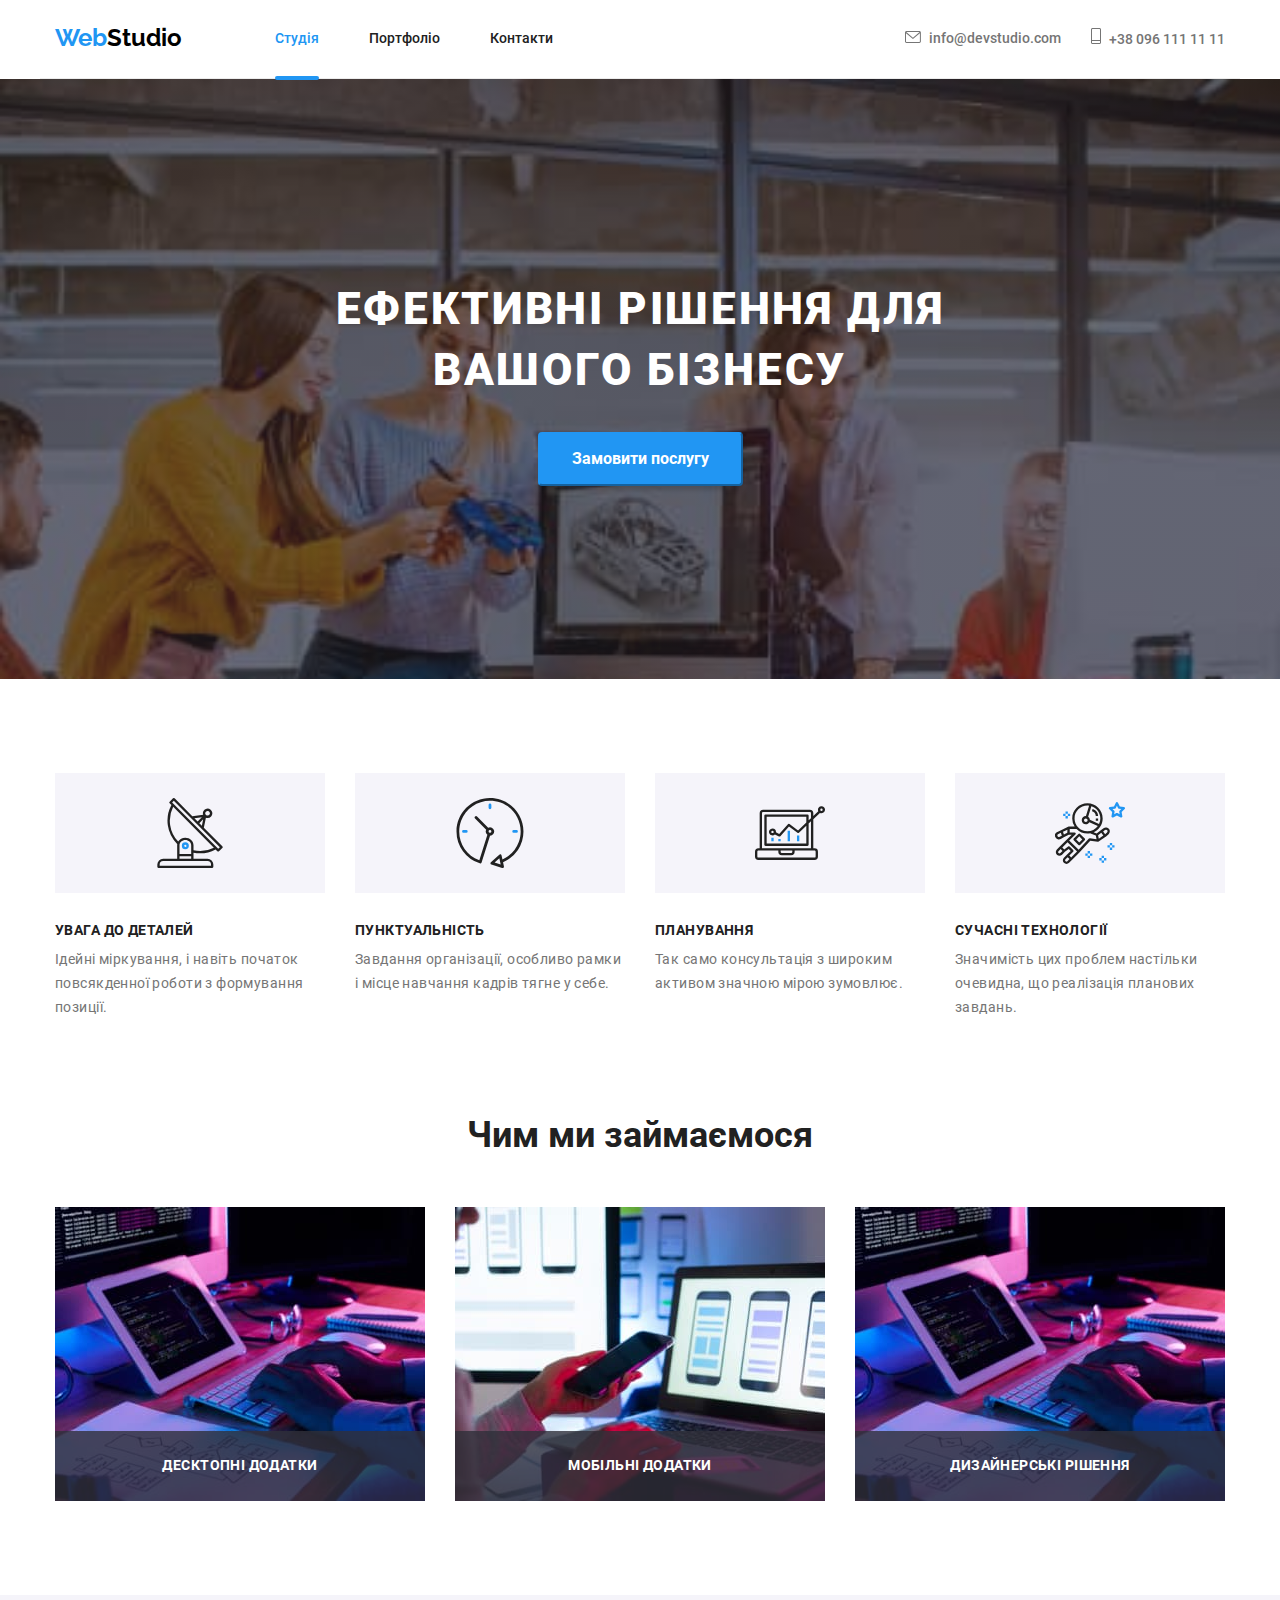
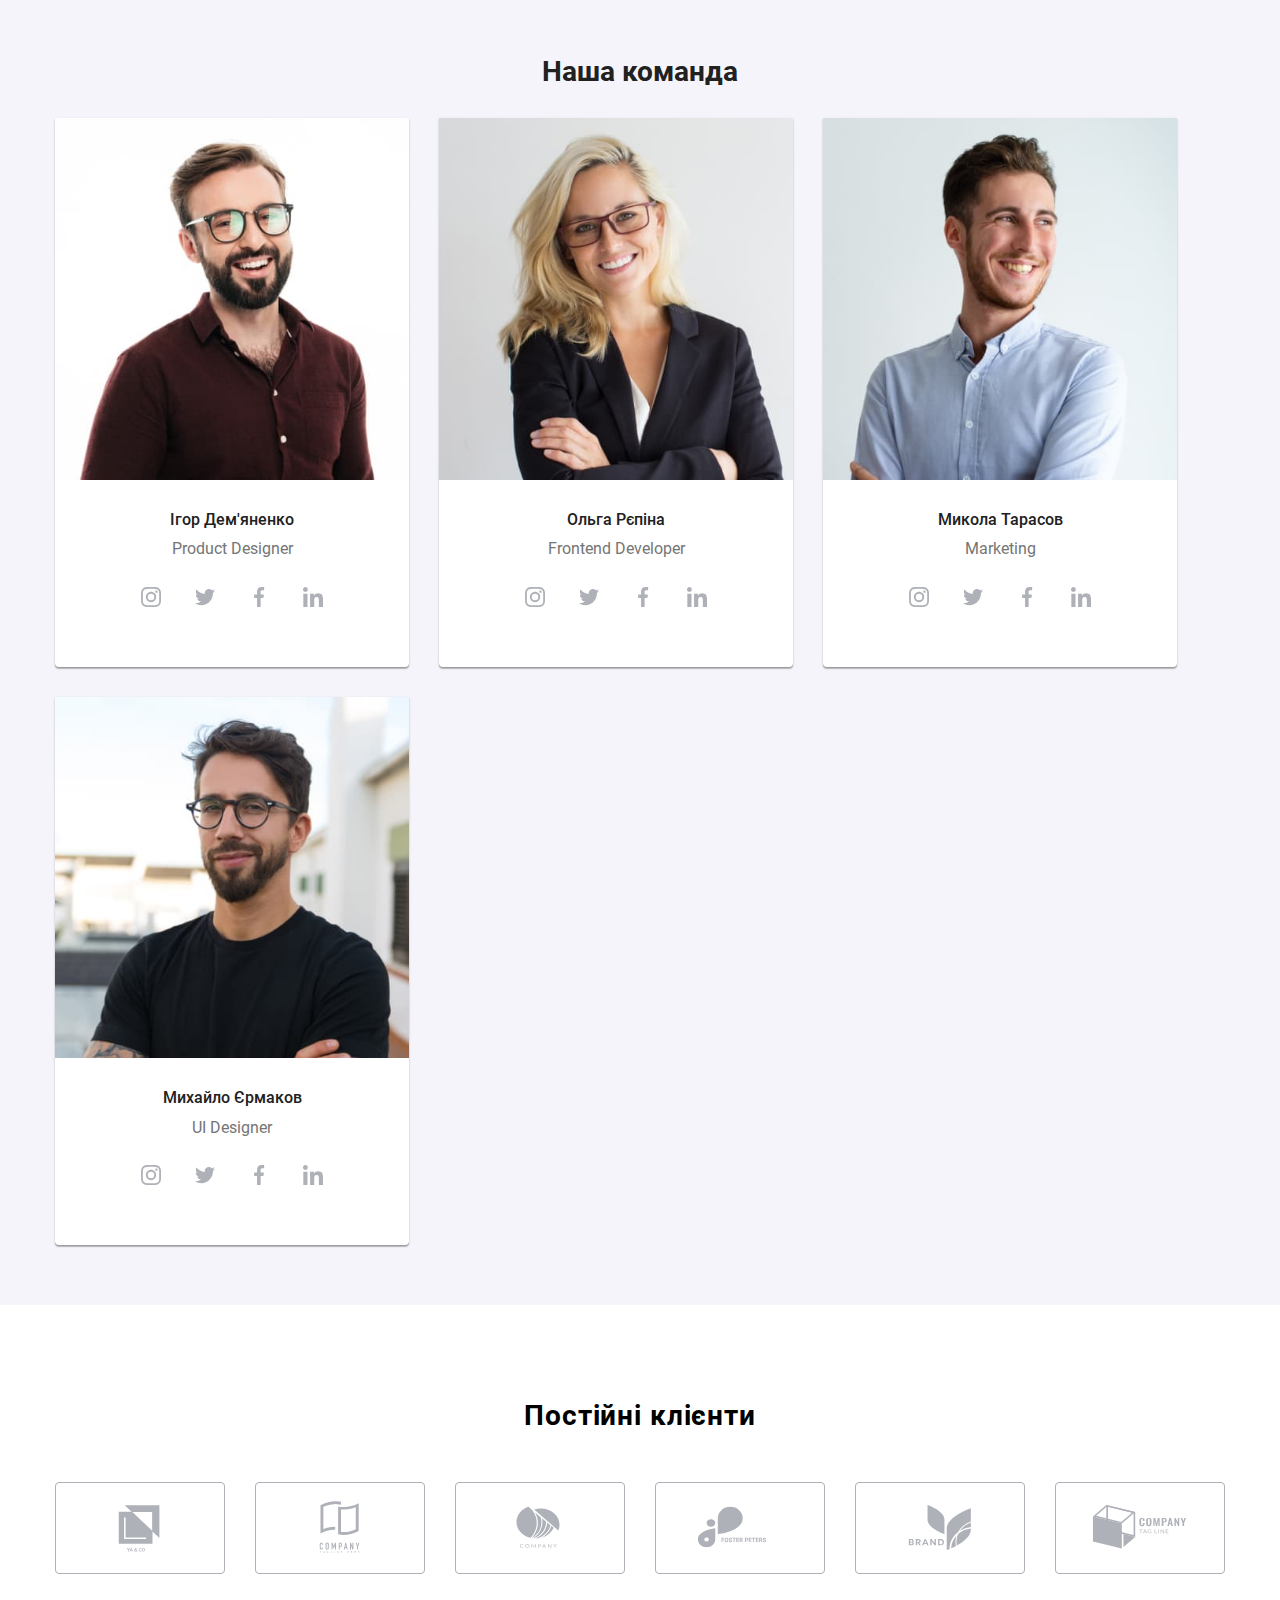
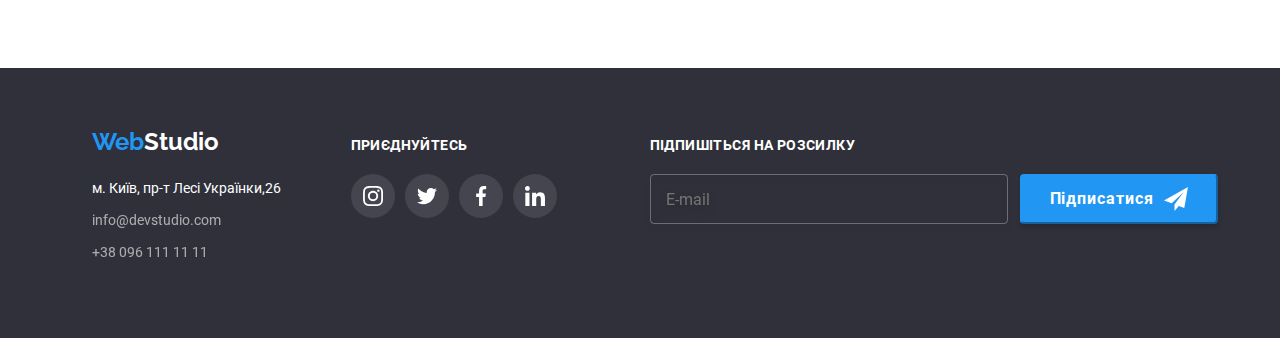
==== commit 8e40b9b4: "Test all v1.0" ====
--- a/index.html
+++ b/index.html
@@ -130,15 +130,15 @@
     <h2 class="examples__title">Чим ми займаємося</h2>
     <ul class="examples__list">
     <li class="examples__element">
-      <img src="./images/about/img_1.jpg" alt="Розробка" width="370" height="294">
+      <img src="./images/about/about_1.jpg" alt="Розробка" width="370" height="294">
     <p class="examples__description">Десктопні додатки</p>
   </li>
     <li class="examples__element">
-      <img src="./images/about/img_2.jpg" alt="Тестування" width="370" height="294">
+      <img src="./images/about/about_2.jpg" alt="Тестування" width="370" height="294">
     <p class="examples__description">Мобільні додатки</p>
 </li>
     <li class="examples__element">
-      <img src="./images/about/img_3.jpg" alt="Дизайн" width="370" height="294">
+      <img src="./images/about/about_3.jpg" alt="Дизайн" width="370" height="294">
     <p class="examples__description">Дизайнерські рішення</p>
   </li>
     </ul>
--- a/css/main.min.css
+++ b/css/main.min.css
@@ -1 +1 @@
-@import"./utils/_fonts.css";:root{--logo-span: #000000;--buttons-links: #2196F3;--title-color: #212121;--txt-about: #757575;--adress-color: #FFFFFF;--buttons-bg: #F5F4FA;--background-color: #2F303A;--link-active: red;--border-color: #EEEEEE;--border-header-color: #ECECEC;--bg-main: #C4C4C4;--clients-border: #AFB1B8;--color-blue-two: #188CE8}@font-face{font-family:"Raleway";font-style:normal;font-weight:700;src:local("Raleway"),url("/fonts/raleway700/raleway-v28-latin_cyrillic-700.woff2") format("woff2"),url("/fonts/raleway700/raleway-v28-latin_cyrillic-700.woff") format("woff")}@font-face{font-family:"Roboto";font-style:normal;font-weight:400;src:local("Roboto"),url("/fonts/roboto400/roboto-v30-latin_cyrillic-regular.woff2") format("woff2"),url("/fonts/roboto400/roboto-v30-latin_cyrillic-regular.woff") format("woff")}@font-face{font-family:"Roboto";font-style:normal;font-weight:500;src:local("Roboto"),url("/fonts/roboto500/roboto-v30-latin_cyrillic-500.woff2") format("woff2"),url("/fonts/roboto500/roboto-v30-latin_cyrillic-500.woff") format("woff")}@font-face{font-family:"Roboto";font-style:normal;font-weight:700;src:local("Roboto"),url("/fonts/roboto700/roboto-v30-latin_cyrillic-700.woff2") format("woff2"),url("/fonts/roboto700/roboto-v30-latin_cyrillic-700.woff") format("woff")}@font-face{font-family:"Roboto";font-style:normal;font-weight:900;src:local("Roboto"),url("/fonts/roboto900/roboto-v30-latin_cyrillic-900.woff2") format("woff2"),url("/fonts/roboto900/roboto-v30-latin_cyrillic-900.woff") format("woff")}.backdrop__is-hidden{visibility:hidden;opacity:0;pointer-events:none}body{font-family:Roboto,sans-serif;color:var(--logo-span)}h1,h2,h3,h4,p{margin-top:0;margin-bottom:0}img{display:block;max-width:100%;height:auto}button,a{cursor:pointer}li{list-style-type:none}a{text-decoration:none}ul,ol{margin-top:0;margin-bottom:0;padding-left:0}.container{width:100%;padding-left:15px;padding-right:15px}.button{display:flex;align-items:center;justify-content:center;font-weight:700;font-size:16px;line-height:1.9;color:var(--adress-color);border-radius:4px;padding-top:10px;padding-bottom:10px;padding-left:32px;padding-right:32px;border-color:var(--buttons-links);background-color:var(--buttons-links);box-shadow:0px 4px 4px rgba(0,0,0,.15)}.logo{font-family:Raleway,sans-serif;font-weight:700;font-size:24px;line-height:1.2;color:var(--buttons-links)}.backdrop{position:fixed;top:0;left:0;width:100%;height:100%;background-color:rgba(0,0,0,.2);z-index:100;transition:opacity 250ms cubic-bezier(0.4, 0, 0.2, 1),visibility 250ms cubic-bezier(0.4, 0, 0.2, 1)}.modal{padding:40px;position:absolute;top:50%;left:50%;transform:translate(-50%, -50%);width:528px;background-color:var(--adress-color);box-shadow:0px 1px 3px rgba(0,0,0,.12),0px 1px 1px rgba(0,0,0,.14),0px 2px 1px rgba(0,0,0,.2);border-radius:4px}@media screen and (min-width: 480px){.modal{width:450px;margin-left:auto;margin-right:auto}}.modal__btn-close{display:flex;align-items:center;justify-content:center;position:absolute;top:8px;right:8px;width:30px;height:30px;background-color:var(--adress-color);border:1px solid rgba(0,0,0,.1);border-radius:50%;transition:fill 250ms cubic-bezier(0.4, 0, 0.2, 1)}.modal__title{margin-bottom:12px;font-weight:700;font-size:20px;line-height:1.5;text-align:center;letter-spacing:.03em;color:var(--title-color)}.modal__form{display:flex;flex-direction:column;text-align:center}.modal__btn-close:hover{fill:var(--buttons-links)}.modal__span{display:block;text-align:left;margin-bottom:4px;font-size:12px;line-height:1.2;letter-spacing:.01em;color:var(--txt-about)}.modal__input{outline:none;width:100%;height:40px;padding-left:42px;border:1px solid rgba(33,33,33,.2);border-radius:4px;transition:border-color 250ms cubic-bezier(0.4, 0, 0.2, 1)}.modal__textarea{margin-bottom:20px;outline:none;width:100%;height:120px;border:1px solid rgba(33,33,33,.2);border-radius:4px;padding:12px 16px;resize:none;transition:border 250ms cubic-bezier(0.4, 0, 0.2, 1),border-radius 250ms cubic-bezier(0.4, 0, 0.2, 1)}.modal__textarea::placeholder{font-size:12px;line-height:1.2;letter-spacing:.01em;color:rgba(117,117,117,.5)}.modal__textarea:focus{border-color:var(--buttons-links)}.modal__svg{position:relative;margin-bottom:10px}.modal__svg-img{position:absolute;top:50%;left:12px;transform:translateY(-50%);fill:var(--title-color);transition:fill 250ms cubic-bezier(0.4, 0, 0.2, 1)}.modal__input-checkbox{appearance:none}.modal__link{text-decoration:underline;font-size:12px;line-height:1.2;letter-spacing:.03em;color:var(--buttons-links)}.modal__label_checkbox{display:flex;align-items:center;justify-content:center;margin-bottom:0}.modal__span-checkbox{font-size:12px;line-height:1.2;letter-spacing:.03em;color:var(--txt-about)}.modal__button_send{padding-left:52px;padding-right:52px;margin:auto;margin-top:30px;width:200px;height:50px;letter-spacing:.06em;transition:background-color 250ms cubic-bezier(0.4, 0, 0.2, 1)}.modal__button:hover{background-color:var(--color-blue-two)}.modal__input:focus{border:1px solid var(--buttons-links);border-radius:4px}.modal__input:focus+.modal__svg-img{fill:var(--buttons-links)}.modal__svg-border{cursor:pointer;margin-right:9px}.modal__svg-focus{display:none;cursor:pointer;margin-right:9px}.modal__input-checkbox:checked+.modal__svg-border{display:none}.modal__input-checkbox:checked~.modal__svg-focus{display:inline-block}.header{border-bottom:1px solid var(--border-header-color)}.container__flex{display:flex;align-items:center;justify-content:space-between;width:100%;padding:10px 15px}.logo_dark{color:var(--logo-span)}.site-nav,.auth-nav{display:none}.navigation__button{background-color:var(--adress-color);border:none}.navigation__button-close{position:absolute;right:15px;top:10px;border:none;background-color:var(--adress-color);transition:fill 250ms cubic-bezier(0.4, 0, 0.2, 1)}.navigation__button-close:hover :focus{fill:var(--buttons-links)}.navigation__mobile-menu{background-color:var(--adress-color);position:fixed;top:0;padding:48px;left:0;padding-right:83px;padding-left:40px;z-index:99;width:100vw;height:100vh;opacity:0;visibility:hidden;pointer-events:none}.navigation__link-mob{font-weight:500;font-size:40px;line-height:1.2;letter-spacing:.02em;color:var(--title-color);transition:color 250ms cubic-bezier(0.4, 0, 0.2, 1)}.navigation__link-mob:hover,.navigation :focus{color:var(--buttons-links)}.navigation__list-links:not(:last-child){margin-bottom:34px}.navigation__list-nav{margin-bottom:302px}.navigation__list-adress_phone{font-weight:500;font-size:34px;line-height:1.2;letter-spacing:.02em;color:var(--buttons-links)}.navigation__contacts-mob{margin-bottom:32px}.navigation__contacts-list{padding-bottom:32px}.navigation__list-adress_mail{font-weight:500;font-size:24px;line-height:1.2;letter-spacing:.02em;color:var(--txt-about)}.navigation__link-social{font-weight:500;font-size:18px;line-height:22px;letter-spacing:.02em;color:var(--buttons-links)}.navigation__list-social{display:flex}.navigation__social-links:not(:last-child){border-right:1px solid rgba(33,33,33,.2);padding-right:10px}.navigation__social-links:not(:first-child){padding-left:10px}@media screen and (min-width: 480px){.container__flex{width:480px;margin-left:auto;margin-right:auto}.navigation__mobile-menu{width:480px;margin-left:auto;margin-right:auto}.header{width:480px;margin-left:auto;margin-right:auto}}@media screen and (min-width: 768px){.container__flex{width:768px;margin-left:auto;margin-right:auto;padding:21px 15px}.header{width:768px;margin-left:auto;margin-right:auto}.navigation__button{display:none}.navigation__contacts-mob:not(:last-child){margin-bottom:10px}.site-nav,.auth-nav{display:block}.site-nav{display:flex;align-items:center;margin-left:88px;gap:50px}.site-nav__link{font-weight:500;font-size:14px;line-height:1.2;color:var(--title-color);transition:color 250ms cubic-bezier(0.4, 0, 0.2, 1)}.site-nav__link:hover,.site-nav :focus{color:var(--buttons-links)}.site-nav__link_accent{color:var(--buttons-links)}.auth-nav__link:hover,.auth-nav :focus{color:var(--buttons-links);fill:var(--buttons-links)}.auth-nav__link{font-weight:500;font-size:14px;line-height:1.2;color:var(--txt-about);transition:color 250ms cubic-bezier(0.4, 0, 0.2, 1),fill 250ms cubic-bezier(0.4, 0, 0.2, 1);gap:8px}.auth-nav__mail{margin-bottom:10px}.auth-nav__icon{margin-right:8px;fill:currentColor}.navigation{display:flex;align-items:center}}.is-open{opacity:1;visibility:visible;pointer-events:auto}.main{background-image:linear-gradient(rgba(47, 48, 58, 0.4), rgba(47, 48, 58, 0.4)),url(../images/about/header_img.jpg);height:400px;padding:118px 60px;background-color:var(--bg-main);background-repeat:no-repeat;background-size:cover}.main__title{margin-bottom:30px;text-transform:uppercase;text-align:center;font-weight:900;font-size:26px;letter-spacing:.06em;line-height:1.6;color:var(--adress-color)}.button_main{margin:0 auto}@media screen and (min-width: 480px){.main{width:480px;margin-left:auto;margin-right:auto}}@media screen and (min-width: 768px){.main{width:768px;margin-left:auto;margin-right:auto;padding:118px 204px}}@media(min-device-pixel-ratio: 2),(min-resolution: 192dpi),(min-resolution: 2dppx){.main{background-image:url(/images/about/header_img@2x.jpg)}}.about-us{width:100%;padding-top:60px;padding-bottom:60px}.about-us__block{height:120px;display:flex;align-items:center;justify-content:center;margin-bottom:30px;background-color:var(--buttons-bg)}.about-us__title{font-weight:700;font-size:14px;line-height:1.1;color:var(--title-color);letter-spacing:.03em;text-align:center;margin-bottom:10px}.about-us__description{font-size:14px;line-height:1.7;color:var(--txt-about);letter-spacing:.03em;margin-bottom:30px}@media screen and (min-width: 480px){.about-us{width:480px;margin-left:auto;margin-right:auto}}@media screen and (min-width: 768px){.about-us{width:768px;margin-left:auto;margin-right:auto}.about-us__list{display:flex;flex-wrap:wrap;gap:30px}.about-us__element{width:354px}}.examples{display:none}.our-team{background-color:var(--buttons-bg);padding-top:60px;padding-bottom:60px}.our-team__title{font-weight:700;font-size:28px;line-height:1.2;color:var(--title-color);margin-bottom:30px;text-align:center}.our-team__names{font-weight:500;font-size:16px;line-height:1.2;color:var(--title-color);margin-top:30px;margin-bottom:10px;text-align:center}.our-team__position{font-size:16px;line-height:1.2;color:var(--txt-about);margin-bottom:16px;text-align:center}.our-team__logo{display:flex;gap:10px;margin-bottom:24px;justify-content:center}.our-team__link{display:flex;align-items:center;justify-content:center;margin-bottom:24px;fill:var(--clients-border);width:44px;height:44px;border-radius:50%;transition:background-color 250ms cubic-bezier(0.4, 0, 0.2, 1)}.our-team__link:hover,.our-team :focus{fill:var(--adress-color);background-color:var(--buttons-links)}.our-team__list{background-color:var(--adress-color);box-shadow:0px 1px 3px rgba(0,0,0,.12),0px 1px 1px rgba(0,0,0,.14),0px 2px 1px rgba(0,0,0,.2);border-radius:0px 0px 4px 4px}@media screen and (min-width: 480px){.our-team{width:480px;margin-left:auto;margin-right:auto}}@media screen and (min-width: 768px){.our-team{width:768px;margin-left:auto;margin-right:auto}.our-team__members{display:flex;flex-wrap:wrap;gap:30px}.our-team__list{width:354px}}.our-clients{padding-top:60px;padding-bottom:30px}.our-clients__title{margin-bottom:50px;font-weight:700;font-size:28px;line-height:1.2;letter-spacing:.03em;text-align:center}.our-clients__list{display:flex;flex-wrap:wrap;gap:30px}.our-clients__link{width:210px;height:92px;display:flex;align-items:center;justify-content:center;border:1px solid var(--clients-border);border-radius:4px;fill:#afb1b8;transition:fill 250ms cubic-bezier(0.4, 0, 0.2, 1),border-color 250ms cubic-bezier(0.4, 0, 0.2, 1);margin-left:0}.our-clients__link:hover,.our-clients :focus{fill:var(--buttons-links);border-color:var(--buttons-links)}.our-clients__example{width:210px}@media screen and (min-width: 480px){.our-clients__container{width:480px;margin-left:auto;margin-right:auto}}@media screen and (min-width: 768px){.our-clients__container{width:768px;margin-left:auto;margin-right:auto}.our-clients{padding-bottom:60px}}.footer{background-color:var(--background-color)}.footer__position{padding-top:60px;padding-bottom:60px}.footer__list{text-align:center}.footer__list_adress{font-style:normal;font-size:14px;line-height:1.7;color:var(--adress-color);transition:color 250ms cubic-bezier(0.4, 0, 0.2, 1)}.footer__list_adress-contacts{text-align:center;font-size:14px;line-height:1.7;color:var(--adress-color);opacity:60%}.footer__list_adress:hover,.footer :focus{color:var(--buttons-links)}.footer__list_links:not(:last-child){margin-bottom:8px}.logo_light{color:var(--adress-color)}.logo__footer{display:flex;justify-content:center;margin-bottom:20px}.invite{margin-top:60px}.invite__title{text-align:center;font-weight:700;font-size:14px;line-height:1.2;letter-spacing:.03em;text-transform:uppercase;color:var(--adress-color);margin-bottom:20px}.invite__list{padding-bottom:0;display:flex;gap:10px;justify-content:center;margin-bottom:60px}.invite__link{display:flex;align-items:center;justify-content:center;width:44px;height:44px;border-radius:50%;background:rgba(255,255,255,.1);fill:var(--adress-color);transition:background-color 250ms cubic-bezier(0.4, 0, 0.2, 1)}.invite__link:hover,.invite :focus{background-color:var(--buttons-links)}.invite-button__text{display:block;text-align:center;margin-bottom:20px;font-weight:700;font-size:14px;line-height:1.2;letter-spacing:.03em;text-transform:uppercase;color:var(--adress-color)}.invite-button__input{width:100%;height:50px;border:1px solid rgba(255,255,255,.3);filter:drop-shadow(0px 4px 4px rgba(0, 0, 0, 0.15));border-radius:4px;outline:none;background-color:rgba(0,0,0,0);padding:15px;margin-bottom:20px;color:var(--adress-color)}.invite-button__footer{margin:0 auto;width:200px;height:50px;letter-spacing:.06em;padding:0 28px;gap:10px}@media screen and (min-width: 480px){.invite-button{width:480px;margin-left:auto;margin-right:auto}}@media screen and (min-width: 768px){.container__position_foo{display:flex;align-items:center;justify-content:center;flex-wrap:wrap;padding-top:60px;padding-right:89px;padding-left:76px}.invite__position{margin-top:0}.footer__contacts{margin-right:165px}.invite-button{margin-top:60px}}.buttons__description{display:flex;flex-wrap:wrap;padding-top:50px;padding-bottom:25px}.buttons__description-buttons:hover,.buttons :focus{box-shadow:0px 3px 1px rgba(0,0,0,.1),0px 1px 2px rgba(0,0,0,.08),0px 2px 2px rgba(0,0,0,.12);background-color:var(--buttons-links);color:var(--adress-color)}.buttons__description-buttons{font-weight:500;font-size:16px;line-height:1.6;color:var(--title-color);border-radius:4px;border:none;transition:box-shadow 250ms cubic-bezier(0.4, 0, 0.2, 1),color 250ms cubic-bezier(0.4, 0, 0.2, 1),background-color 250ms cubic-bezier(0.4, 0, 0.2, 1);padding-top:6px;padding-bottom:6px;margin-bottom:15px}.buttons__description-buttons:first-child{padding-right:25px;padding-left:25px}.buttons__title{display:none}.buttons__list:not(:last-child){margin-right:8px}@media screen and (min-width: 768px){.buttons{width:768px;margin-left:auto;margin-right:auto;justify-content:center}.buttons__description{justify-content:center;padding-bottom:30px}.buttons__description-buttons{margin-bottom:0}}.our-projects__block{border-bottom:1px solid var(--border-color);border-left:1px solid var(--border-color);border-right:1px solid var(--border-color);padding-left:24px;padding-right:24px;padding-bottom:20px;padding-top:20px}.our-projects__link{display:block;transition:box-shadow 250ms cubic-bezier(0.4, 0, 0.2, 1)}.our-projects__link:hover,.our-projects :focus{box-shadow:0px 1px 1px rgba(0,0,0,.12),0px 4px 4px rgba(0,0,0,.06),1px 4px 6px rgba(0,0,0,.16)}.our-projects__list{margin-bottom:30px}.our-projects__title{font-weight:700;font-size:18px;line-height:2;margin-bottom:4px;color:var(--title-color)}.our-projects__description{font-size:16px;line-height:1.9;color:var(--txt-about)}.our-projects__img{position:relative;overflow:hidden}.our-projects__about{position:absolute;top:0;left:0;width:100%;height:100%;transform:translateY(101%);transition:transform 250ms cubic-bezier(0.4, 0, 0.2, 1);font-size:18px;line-height:1.6;letter-spacing:.03em;color:var(--adress-color);background-color:rgba(33,150,243,.9);padding-top:63px;padding-bottom:63px;padding-left:24px;padding-right:24px}.our-projects__link:hover .our-projects__about{transform:translateY(0%)}@media screen and (min-width: 768px){.our-projects{width:768px;margin-left:auto;margin-right:auto;display:flex;flex-wrap:wrap;gap:30px}.our-projects__list{width:354px;margin-bottom:0}.our-projects__about{padding-top:49px;padding-bottom:77px}}/*# sourceMappingURL=main.min.css.map */+@import"./utils/_fonts.css";:root{--logo-span: #000000;--buttons-links: #2196F3;--title-color: #212121;--txt-about: #757575;--adress-color: #FFFFFF;--buttons-bg: #F5F4FA;--background-color: #2F303A;--link-active: red;--border-color: #EEEEEE;--border-header-color: #ECECEC;--bg-main: #C4C4C4;--clients-border: #AFB1B8;--color-blue-two: #188CE8}@font-face{font-family:"Raleway";font-style:normal;font-weight:700;src:local("Raleway"),url("/fonts/raleway700/raleway-v28-latin_cyrillic-700.woff2") format("woff2"),url("/fonts/raleway700/raleway-v28-latin_cyrillic-700.woff") format("woff")}@font-face{font-family:"Roboto";font-style:normal;font-weight:400;src:local("Roboto"),url("/fonts/roboto400/roboto-v30-latin_cyrillic-regular.woff2") format("woff2"),url("/fonts/roboto400/roboto-v30-latin_cyrillic-regular.woff") format("woff")}@font-face{font-family:"Roboto";font-style:normal;font-weight:500;src:local("Roboto"),url("/fonts/roboto500/roboto-v30-latin_cyrillic-500.woff2") format("woff2"),url("/fonts/roboto500/roboto-v30-latin_cyrillic-500.woff") format("woff")}@font-face{font-family:"Roboto";font-style:normal;font-weight:700;src:local("Roboto"),url("/fonts/roboto700/roboto-v30-latin_cyrillic-700.woff2") format("woff2"),url("/fonts/roboto700/roboto-v30-latin_cyrillic-700.woff") format("woff")}@font-face{font-family:"Roboto";font-style:normal;font-weight:900;src:local("Roboto"),url("/fonts/roboto900/roboto-v30-latin_cyrillic-900.woff2") format("woff2"),url("/fonts/roboto900/roboto-v30-latin_cyrillic-900.woff") format("woff")}.backdrop__is-hidden{visibility:hidden;opacity:0;pointer-events:none}body{font-family:Roboto,sans-serif;color:var(--logo-span)}h1,h2,h3,h4,p{margin-top:0;margin-bottom:0}img{display:block;max-width:100%;height:auto}button,a{cursor:pointer}li{list-style-type:none}a{text-decoration:none}ul,ol{margin-top:0;margin-bottom:0;padding-left:0}.container{width:100%;padding-left:15px;padding-right:15px}.button{display:flex;align-items:center;justify-content:center;font-weight:700;font-size:16px;line-height:1.9;color:var(--adress-color);border-radius:4px;padding-top:10px;padding-bottom:10px;padding-left:32px;padding-right:32px;border-color:var(--buttons-links);background-color:var(--buttons-links);box-shadow:0px 4px 4px rgba(0,0,0,.15)}.logo{font-family:Raleway,sans-serif;font-weight:700;font-size:24px;line-height:1.2;color:var(--buttons-links)}.backdrop{position:fixed;top:0;left:0;width:100%;height:100%;background-color:rgba(0,0,0,.2);z-index:100;transition:opacity 250ms cubic-bezier(0.4, 0, 0.2, 1),visibility 250ms cubic-bezier(0.4, 0, 0.2, 1)}.modal{padding:40px;position:absolute;top:50%;left:50%;transform:translate(-50%, -50%);width:528px;background-color:var(--adress-color);box-shadow:0px 1px 3px rgba(0,0,0,.12),0px 1px 1px rgba(0,0,0,.14),0px 2px 1px rgba(0,0,0,.2);border-radius:4px}@media screen and (min-width: 480px){.modal{width:450px;margin-left:auto;margin-right:auto}}@media screen and (min-width: 1200px){.modal{width:528px;margin-left:auto;margin-right:auto}}.modal__btn-close{display:flex;align-items:center;justify-content:center;position:absolute;top:8px;right:8px;width:30px;height:30px;background-color:var(--adress-color);border:1px solid rgba(0,0,0,.1);border-radius:50%;transition:fill 250ms cubic-bezier(0.4, 0, 0.2, 1)}.modal__title{margin-bottom:12px;font-weight:700;font-size:20px;line-height:1.5;text-align:center;letter-spacing:.03em;color:var(--title-color)}.modal__form{display:flex;flex-direction:column;text-align:center}.modal__btn-close:hover{fill:var(--buttons-links)}.modal__span{display:block;text-align:left;margin-bottom:4px;font-size:12px;line-height:1.2;letter-spacing:.01em;color:var(--txt-about)}.modal__input{outline:none;width:100%;height:40px;padding-left:42px;border:1px solid rgba(33,33,33,.2);border-radius:4px;transition:border-color 250ms cubic-bezier(0.4, 0, 0.2, 1)}.modal__textarea{margin-bottom:20px;outline:none;width:100%;height:120px;border:1px solid rgba(33,33,33,.2);border-radius:4px;padding:12px 16px;resize:none;transition:border 250ms cubic-bezier(0.4, 0, 0.2, 1),border-radius 250ms cubic-bezier(0.4, 0, 0.2, 1)}.modal__textarea::placeholder{font-size:12px;line-height:1.2;letter-spacing:.01em;color:rgba(117,117,117,.5)}.modal__textarea:focus{border-color:var(--buttons-links)}.modal__svg{position:relative;margin-bottom:10px}.modal__svg-img{position:absolute;top:50%;left:12px;transform:translateY(-50%);fill:var(--title-color);transition:fill 250ms cubic-bezier(0.4, 0, 0.2, 1)}.modal__input-checkbox{appearance:none}.modal__link{text-decoration:underline;font-size:12px;line-height:1.2;letter-spacing:.03em;color:var(--buttons-links)}.modal__label_checkbox{display:flex;align-items:center;justify-content:center;margin-bottom:0}.modal__span-checkbox{font-size:12px;line-height:1.2;letter-spacing:.03em;color:var(--txt-about)}.modal__button_send{padding-left:52px;padding-right:52px;margin:auto;margin-top:30px;width:200px;height:50px;letter-spacing:.06em;transition:background-color 250ms cubic-bezier(0.4, 0, 0.2, 1)}.modal__button:hover{background-color:var(--color-blue-two)}.modal__input:focus{border:1px solid var(--buttons-links);border-radius:4px}.modal__input:focus+.modal__svg-img{fill:var(--buttons-links)}.modal__svg-border{cursor:pointer;margin-right:9px}.modal__svg-focus{display:none;cursor:pointer;margin-right:9px}.modal__input-checkbox:checked+.modal__svg-border{display:none}.modal__input-checkbox:checked~.modal__svg-focus{display:inline-block}@media screen and (min-width: 768px){.backdrop{width:768px;margin-left:auto;margin-right:auto}}@media screen and (min-width: 1200px){.backdrop{width:100%}.modal__span-checkbox{font-size:14px;line-height:1.7;letter-spacing:.03em}}.header{border-bottom:1px solid var(--border-header-color)}.container__flex{display:flex;align-items:center;justify-content:space-between;width:100%;padding:10px 15px}.logo_dark{color:var(--logo-span)}.site-nav,.auth-nav{display:none}.navigation__button{background-color:var(--adress-color);border:none}.navigation__button-close{position:absolute;right:15px;top:10px;border:none;background-color:var(--adress-color);transition:fill 250ms cubic-bezier(0.4, 0, 0.2, 1)}.navigation__button-close:hover :focus{fill:var(--buttons-links)}.navigation__mobile-menu{background-color:var(--adress-color);position:fixed;top:0;padding:48px;left:0;padding-right:83px;padding-left:40px;z-index:99;width:100vw;height:100vh;opacity:0;visibility:hidden;pointer-events:none}.navigation__link-mob{font-weight:500;font-size:40px;line-height:1.2;letter-spacing:.02em;color:var(--title-color);transition:color 250ms cubic-bezier(0.4, 0, 0.2, 1)}.navigation__link-mob:hover,.navigation :focus{color:var(--buttons-links)}.navigation__list-links:not(:last-child){margin-bottom:34px}.navigation__list-nav{margin-bottom:302px}.navigation__list-adress_phone{font-weight:500;font-size:34px;line-height:1.2;letter-spacing:.02em;color:var(--buttons-links)}.navigation__contacts-mob{margin-bottom:32px}.navigation__contacts-list{padding-bottom:32px}.navigation__list-adress_mail{font-weight:500;font-size:24px;line-height:1.2;letter-spacing:.02em;color:var(--txt-about)}.navigation__link-social{font-weight:500;font-size:18px;line-height:22px;letter-spacing:.02em;color:var(--buttons-links)}.navigation__list-social{display:flex}.navigation__social-links:not(:last-child){border-right:1px solid rgba(33,33,33,.2);padding-right:10px}.navigation__social-links:not(:first-child){padding-left:10px}@media screen and (min-width: 480px){.container__flex{width:480px;margin-left:auto;margin-right:auto}.navigation__mobile-menu{width:100%;margin-left:auto;margin-right:auto}.header{width:480px;margin-left:auto;margin-right:auto}}@media screen and (min-width: 768px){.container__flex{width:768px;margin-left:auto;margin-right:auto;padding:21px 15px}.header{width:768px;margin-left:auto;margin-right:auto}.navigation__button{display:none}.navigation__contacts-mob:not(:last-child){margin-bottom:10px}.site-nav,.auth-nav{display:block}.site-nav{display:flex;align-items:center;margin-left:88px;gap:50px}.site-nav__link{font-weight:500;font-size:14px;line-height:1.2;color:var(--title-color);transition:color 250ms cubic-bezier(0.4, 0, 0.2, 1)}.site-nav__link:hover,.site-nav :focus{color:var(--buttons-links)}.site-nav__link_accent::after{content:"";display:block;width:100%;height:4px;background-color:var(--buttons-links);border-radius:2px;position:absolute;margin-top:28px}.site-nav__link_accent{color:var(--buttons-links)}.auth-nav__link:hover,.auth-nav :focus{color:var(--buttons-links);fill:var(--buttons-links)}.auth-nav__link{font-weight:500;font-size:14px;line-height:1.2;color:var(--txt-about);transition:color 250ms cubic-bezier(0.4, 0, 0.2, 1),fill 250ms cubic-bezier(0.4, 0, 0.2, 1);gap:8px}.auth-nav__mail{margin-bottom:10px}.auth-nav__icon{margin-right:8px;fill:currentColor}.navigation{display:flex;align-items:center}}@media screen and (min-width: 1200px){.container__flex{width:1200px;padding-top:24px;padding-bottom:25px;margin-left:auto;margin-right:auto}.logo__header{margin-right:93px}.header{width:1200px;margin-left:auto;margin-right:auto}.site-nav{margin-left:0;margin-right:315px}.site-nav__link{position:relative}.site-nav__link_accent::after{content:"";display:block;width:100%;height:4px;background-color:var(--buttons-links);border-radius:2px;position:absolute;margin-top:28px}.auth-nav{display:flex;align-items:center;gap:30px}.auth-nav__link:hover,.auth-nav :focus{color:var(--buttons-links);fill:var(--buttons-links)}.auth-nav__mail{margin-bottom:0}.auth-nav__icon{gap:30px}}.is-open{opacity:1;visibility:visible;pointer-events:auto}.main{background-image:linear-gradient(rgba(47, 48, 58, 0.4), rgba(47, 48, 58, 0.4)),url(../images/about/header_img.jpg);height:400px;padding:118px 60px;background-color:var(--bg-main);background-repeat:no-repeat;background-size:cover}.main__title{margin-bottom:30px;text-transform:uppercase;text-align:center;font-weight:900;font-size:26px;letter-spacing:.06em;line-height:1.6;color:var(--adress-color)}.button_main{margin:0 auto}@media screen and (min-width: 480px){.main{width:480px;margin-left:auto;margin-right:auto}}@media screen and (min-width: 768px){.main{width:768px;margin-left:auto;margin-right:auto;padding:118px 204px}}@media screen and (min-width: 1200px){.main{width:100%;height:600px;margin-left:auto;margin-right:auto;padding:280px 482px;max-width:1600px}.main__position{padding-bottom:200px;padding-top:200px}.main__container{display:flex;flex-direction:column;align-items:center;text-align:center}.main__title{width:696px;margin-bottom:30px;text-transform:uppercase;font-weight:900;font-size:44px;letter-spacing:.06em;line-height:1.4}}@media(min-device-pixel-ratio: 2),(min-resolution: 192dpi),(min-resolution: 2dppx){.main{background-image:url(/images/about/header_img@2x.jpg)}}.about-us{width:100%;padding-top:60px;padding-bottom:60px}.about-us__block{height:120px;display:flex;align-items:center;justify-content:center;margin-bottom:30px;background-color:var(--buttons-bg)}.about-us__title{font-weight:700;font-size:14px;line-height:1.1;color:var(--title-color);letter-spacing:.03em;text-align:center;margin-bottom:10px}.about-us__description{font-size:14px;line-height:1.7;color:var(--txt-about);letter-spacing:.03em;margin-bottom:30px}@media screen and (min-width: 480px){.about-us{width:480px;margin-left:auto;margin-right:auto}}@media screen and (min-width: 768px){.about-us{width:768px;margin-left:auto;margin-right:auto}.about-us__list{display:flex;flex-wrap:wrap;gap:30px}.about-us__element{width:354px}}@media screen and (min-width: 1200px){.about-us{width:1200px;margin-left:auto;margin-right:auto;padding-bottom:0}.about-us__position{padding-top:94px}.about-us__block{width:270px;height:120px;margin-bottom:30px}.about-us__element{width:270px}.about-us__title{text-align:start}.about-us__description{margin-bottom:0px}}.examples{display:none}@media screen and (min-width: 1200px){.examples{display:block}.examples__position{padding-top:94px;padding-bottom:94px}.examples__list{display:flex;justify-content:center}.examples__title{font-weight:700;font-size:36px;line-height:1.2;color:var(--title-color);margin-bottom:50px}.examples__element{position:relative}.examples__element:not(:last-child){margin-right:30px}.examples__description{display:flex;align-items:center;justify-content:center;position:absolute;bottom:0;width:100%;height:70px;background-color:rgba(47,48,58,.8);font-weight:700;font-size:14px;line-height:1.1;text-align:center;letter-spacing:.03em;text-transform:uppercase;color:var(--adress-color)}.container__position_xmpls{display:flex;flex-direction:column;text-align:center}}.our-team{background-color:var(--buttons-bg);padding-top:60px;padding-bottom:60px}.our-team__title{font-weight:700;font-size:28px;line-height:1.2;color:var(--title-color);margin-bottom:30px;text-align:center}.our-team__names{font-weight:500;font-size:16px;line-height:1.2;color:var(--title-color);margin-top:30px;margin-bottom:10px;text-align:center}.our-team__position{font-size:16px;line-height:1.2;color:var(--txt-about);margin-bottom:16px;text-align:center}.our-team__logo{display:flex;gap:10px;margin-bottom:24px;justify-content:center}.our-team__link{display:flex;align-items:center;justify-content:center;margin-bottom:24px;fill:var(--clients-border);width:44px;height:44px;border-radius:50%;transition:background-color 250ms cubic-bezier(0.4, 0, 0.2, 1)}.our-team__link:hover,.our-team :focus{fill:var(--adress-color);background-color:var(--buttons-links)}.our-team__list{background-color:var(--adress-color);box-shadow:0px 1px 3px rgba(0,0,0,.12),0px 1px 1px rgba(0,0,0,.14),0px 2px 1px rgba(0,0,0,.2);border-radius:0px 0px 4px 4px}@media screen and (min-width: 480px){.our-team{width:480px;margin-left:auto;margin-right:auto}}@media screen and (min-width: 768px){.our-team{width:768px;margin-left:auto;margin-right:auto}.our-team__members{display:flex;flex-wrap:wrap;gap:30px}.our-team__list{width:354px}}@media screen and (min-width: 1200px){.our-team{width:100%;margin-left:auto;margin-right:auto}.container__position_ourt{width:1200px;margin-left:auto;margin-right:auto}}.our-clients{padding-top:60px;padding-bottom:30px}.our-clients__title{margin-bottom:50px;font-weight:700;font-size:28px;line-height:1.2;letter-spacing:.03em;text-align:center}.our-clients__list{display:flex;flex-wrap:wrap;gap:30px}.our-clients__link{width:210px;height:92px;display:flex;align-items:center;justify-content:center;border:1px solid var(--clients-border);border-radius:4px;fill:#afb1b8;transition:fill 250ms cubic-bezier(0.4, 0, 0.2, 1),border-color 250ms cubic-bezier(0.4, 0, 0.2, 1);margin-left:0}.our-clients__link:hover,.our-clients :focus{fill:var(--buttons-links);border-color:var(--buttons-links)}.our-clients__example{width:210px}@media screen and (min-width: 480px){.our-clients__container{width:480px;margin-left:auto;margin-right:auto}}@media screen and (min-width: 768px){.our-clients__container{width:768px;margin-left:auto;margin-right:auto}.our-clients{padding-bottom:60px}}@media screen and (min-width: 1200px){.our-clients__container{width:1200px;margin-left:auto;margin-right:auto}.our-clients{padding-top:94px;padding-bottom:94px}.our-clients__link{width:170px;height:92px;display:flex;align-items:center;justify-content:center;border:1px solid var(--clients-border);border-radius:4px;fill:#afb1b8;transition:fill 250ms cubic-bezier(0.4, 0, 0.2, 1),border-color 250ms cubic-bezier(0.4, 0, 0.2, 1)}.our-clients__example{width:170px}}.footer{background-color:var(--background-color)}.footer__position{padding-top:60px;padding-bottom:60px}.footer__list{text-align:center}.footer__list_adress{font-style:normal;font-size:14px;line-height:1.7;color:var(--adress-color);transition:color 250ms cubic-bezier(0.4, 0, 0.2, 1)}.footer__list_adress-contacts{text-align:center;font-size:14px;line-height:1.7;color:var(--adress-color);opacity:60%}.footer__list_adress:hover,.footer :focus{color:var(--buttons-links)}.footer__list_links:not(:last-child){margin-bottom:8px}.logo_light{color:var(--adress-color)}.logo__footer{display:flex;justify-content:center;margin-bottom:20px}.invite{margin-top:60px}.invite__title{text-align:center;font-weight:700;font-size:14px;line-height:1.2;letter-spacing:.03em;text-transform:uppercase;color:var(--adress-color);margin-bottom:20px}.invite__list{padding-bottom:0;display:flex;gap:10px;justify-content:center;margin-bottom:60px}.invite__link{display:flex;align-items:center;justify-content:center;width:44px;height:44px;border-radius:50%;background:rgba(255,255,255,.1);fill:var(--adress-color);transition:background-color 250ms cubic-bezier(0.4, 0, 0.2, 1)}.invite__link:hover,.invite :focus{background-color:var(--buttons-links)}.invite-button__text{display:block;text-align:center;margin-bottom:20px;font-weight:700;font-size:14px;line-height:1.2;letter-spacing:.03em;text-transform:uppercase;color:var(--adress-color)}.invite-button__input{width:100%;height:50px;border:1px solid rgba(255,255,255,.3);filter:drop-shadow(0px 4px 4px rgba(0, 0, 0, 0.15));border-radius:4px;outline:none;background-color:rgba(0,0,0,0);padding:15px;margin-bottom:20px;color:var(--adress-color)}.invite-button__footer{margin:0 auto;width:200px;height:50px;letter-spacing:.06em;padding:0 28px;gap:10px}@media screen and (min-width: 480px){.invite-button{width:450px;margin-left:auto;margin-right:auto}}@media screen and (min-width: 768px){.container__position_foo{display:flex;justify-content:center;align-items:baseline;flex-wrap:wrap;padding-right:89px;padding-left:76px}.invite__position{margin-top:0}.footer__contacts{margin-right:165px}.invite-button{margin-top:60px}}@media screen and (min-width: 1200px){.footer__position{width:100%}.footer__contacts{margin-right:70px}.footer__list{display:flex;flex-direction:column;text-align:start}.footer__contacts{display:flex;flex-direction:column;align-items:start}.footer .container__position_foo{width:1200px;margin-left:auto;margin-right:auto;padding-left:0}.footer .invite{margin-right:93px;display:flex;flex-direction:column;align-items:flex-start}.invite-button{display:flex;align-items:flex-end;margin-top:0}.invite-button__input{margin:0;margin-right:12px;width:358px;height:50px;border:1px solid rgba(255,255,255,.3);filter:drop-shadow(0px 4px 4px rgba(0, 0, 0, 0.15));border-radius:4px;outline:none;background-color:rgba(0,0,0,0);color:var(--adress-color)}.invite-button__text{text-align:start}}.buttons__description{display:flex;flex-wrap:wrap;padding-top:50px;padding-bottom:25px}.buttons__description-buttons:hover,.buttons :focus{box-shadow:0px 3px 1px rgba(0,0,0,.1),0px 1px 2px rgba(0,0,0,.08),0px 2px 2px rgba(0,0,0,.12);background-color:var(--buttons-links);color:var(--adress-color)}.buttons__description-buttons{font-weight:500;font-size:16px;line-height:1.6;color:var(--title-color);border-radius:4px;border:none;transition:box-shadow 250ms cubic-bezier(0.4, 0, 0.2, 1),color 250ms cubic-bezier(0.4, 0, 0.2, 1),background-color 250ms cubic-bezier(0.4, 0, 0.2, 1);padding-top:6px;padding-bottom:6px;margin-bottom:15px}.buttons__description-buttons:first-child{padding-right:25px;padding-left:25px}.buttons__title{display:none}.buttons__list:not(:last-child){margin-right:8px}@media screen and (min-width: 768px){.buttons{width:768px;margin-left:auto;margin-right:auto;justify-content:center}.buttons__description{justify-content:center;padding-bottom:30px}.buttons__description-buttons{margin-bottom:0}}.our-projects__block{border-bottom:1px solid var(--border-color);border-left:1px solid var(--border-color);border-right:1px solid var(--border-color);padding-left:24px;padding-right:24px;padding-bottom:20px;padding-top:20px}.our-projects__link{display:block;transition:box-shadow 250ms cubic-bezier(0.4, 0, 0.2, 1)}.our-projects__link:hover,.our-projects :focus{box-shadow:0px 1px 1px rgba(0,0,0,.12),0px 4px 4px rgba(0,0,0,.06),1px 4px 6px rgba(0,0,0,.16)}.our-projects__list{margin-bottom:30px}.our-projects__title{font-weight:700;font-size:18px;line-height:2;margin-bottom:4px;color:var(--title-color)}.our-projects__description{font-size:16px;line-height:1.9;color:var(--txt-about)}.our-projects__img{position:relative;overflow:hidden}.our-projects__about{position:absolute;top:0;left:0;width:100%;height:100%;transform:translateY(101%);transition:transform 250ms cubic-bezier(0.4, 0, 0.2, 1);font-size:18px;line-height:1.6;letter-spacing:.03em;color:var(--adress-color);background-color:rgba(33,150,243,.9);padding-top:63px;padding-bottom:63px;padding-left:24px;padding-right:24px}.our-projects__link:hover .our-projects__about{transform:translateY(0%)}@media screen and (min-width: 768px){.our-projects{width:768px;margin-left:auto;margin-right:auto;display:flex;flex-wrap:wrap;gap:30px}.our-projects__list{width:354px;margin-bottom:0}.our-projects__about{padding-top:49px;padding-bottom:77px}}/*# sourceMappingURL=main.min.css.map */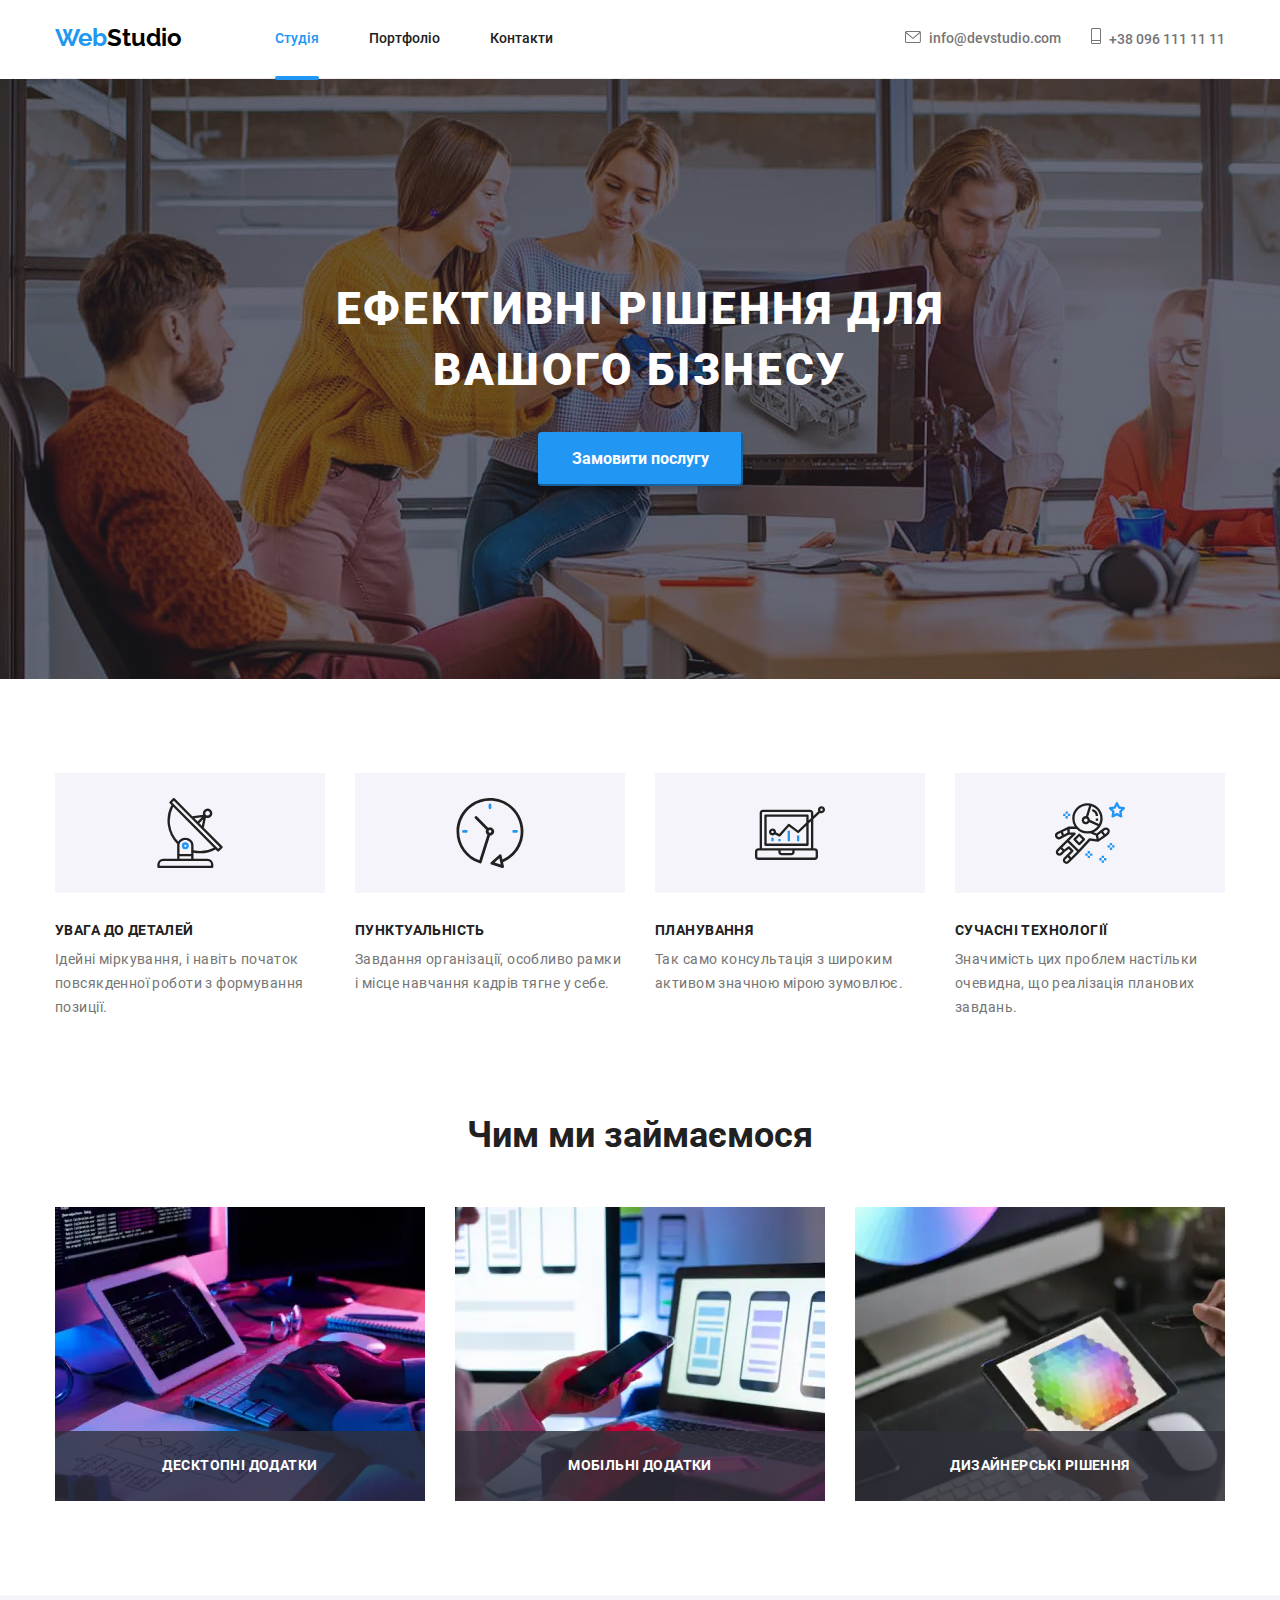
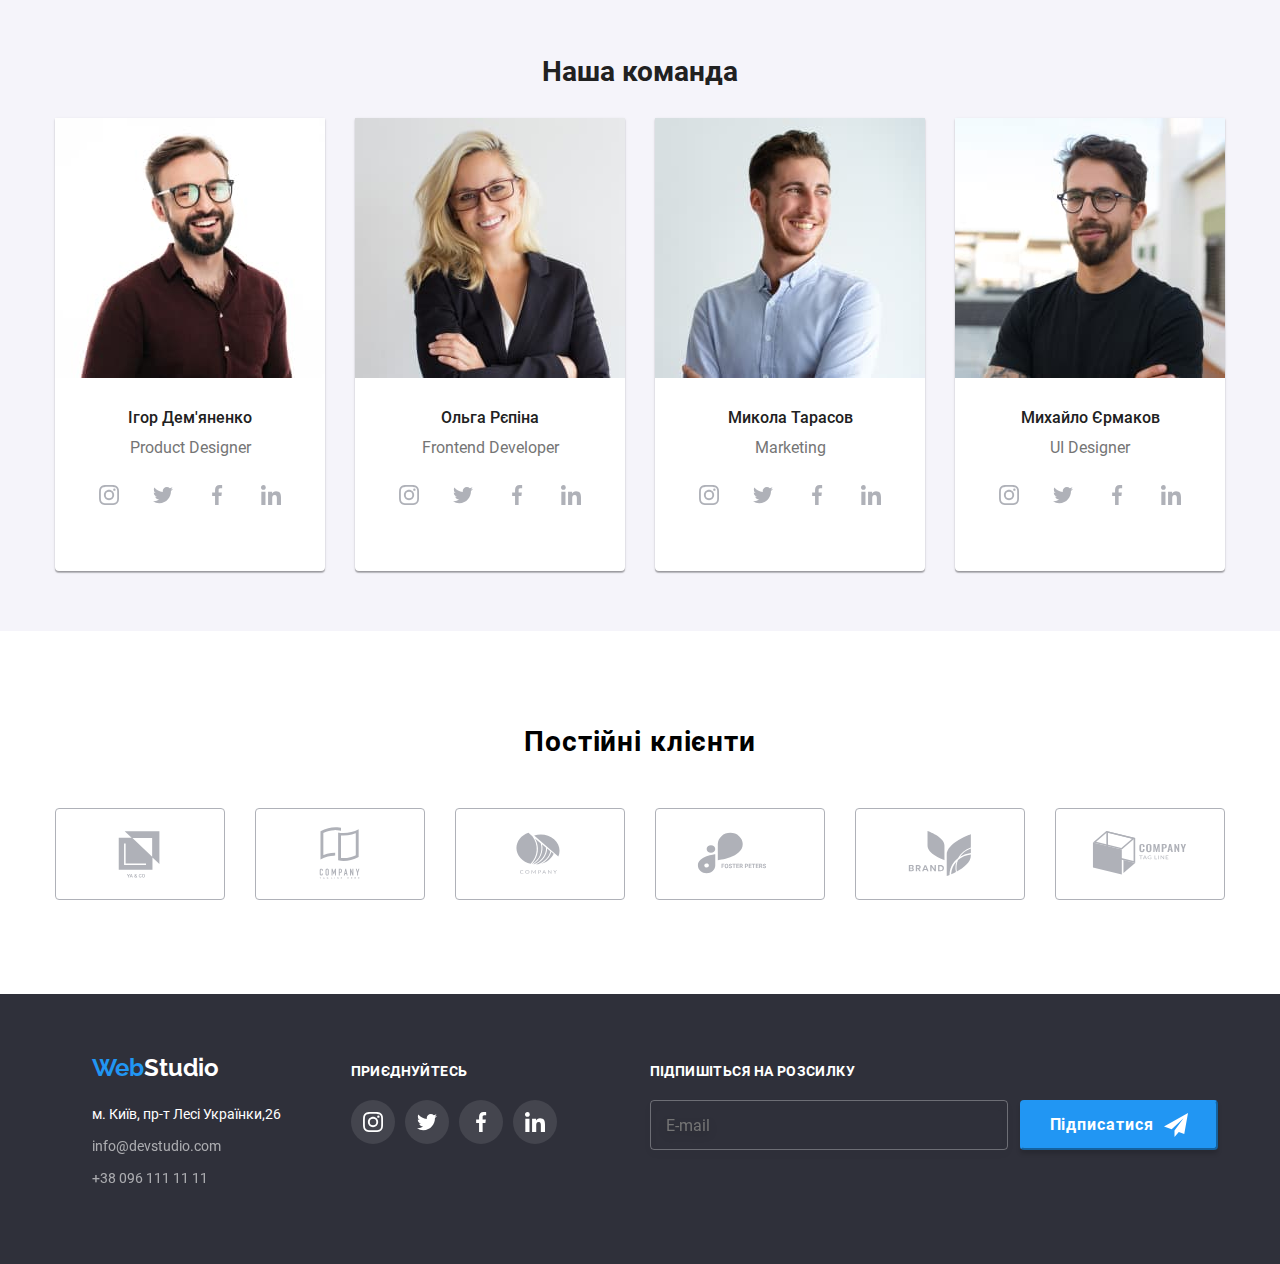
==== commit 7c37ccb9: "Test v1.0" ====
--- a/index.html
+++ b/index.html
@@ -130,16 +130,25 @@
     <h2 class="examples__title">Чим ми займаємося</h2>
     <ul class="examples__list">
     <li class="examples__element">
-      <img src="./images/about/about_1.jpg" alt="Розробка" width="370" height="294">
+      <picture>
+        <source srcset="./images/about/about_1.webp 1x, ./images/about/about_1@2x.webp 2x">
+      <img srcset="./images/about/about_1@2x.jpg 2x" src="./images/about/about_1.jpg" alt="Розробка" width="370" height="294">
+    </picture>
     <p class="examples__description">Десктопні додатки</p>
   </li>
     <li class="examples__element">
-      <img src="./images/about/about_2.jpg" alt="Тестування" width="370" height="294">
-    <p class="examples__description">Мобільні додатки</p>
+      <picture>
+        <source srcset="./images/about/about_2.webp 1x, ./images/about/about_2@2x.webp 2x">
+      <img srcset="./images/about/about_2@2x.jpg 2x" src="./images/about/about_2.jpg" alt="Тестування" width="370" height="294">
+      </picture>
+      <p class="examples__description">Мобільні додатки</p>
 </li>
     <li class="examples__element">
-      <img src="./images/about/about_3.jpg" alt="Дизайн" width="370" height="294">
-    <p class="examples__description">Дизайнерські рішення</p>
+      <picture>
+        <source srcset="./images/about/about_3.webp 1x, ./images/about/about_3@2x.webp 2x">
+      <img srcset="./images/about/about_3@2x.jpg 2x" src="./images/about/about_3.jpg" alt="Дизайн" width="370" height="294">
+      </picture>
+      <p class="examples__description">Дизайнерські рішення</p>
   </li>
     </ul>
   </div>
@@ -149,8 +158,15 @@
     <h2 class="our-team__title">Наша команда</h2>
     <ul class="our-team__members">  
   <li class="our-team__list">
-    <img 
-    srcset="./images/team/person_1.jpg 1x, ./images/team/person_1@2x.jpg 2x" src="./images/team/person_1.jpg" alt="Ігор">
+    <picture>
+      <source srcset="./images/team/person_1desk.jpg 1x, ./images/team/person_1desk@2x.jpg 2x" media="(min-width :1200px)">
+      <source srcset="./images/team/person_1desk.webp 1x, ./images/team/person_1desk@2x.webp 2x" media="(min-width :1200px)">
+      <source srcset="./images/team/person_1tab.jpg 1x, ./images/team/person_1tab@2x.jpg 2x" media="(min-width :768px)">
+      <source srcset="./images/team/person_1tab.webp 1x, ./images/team/person_1tab@2x.webp 2x" media="(min-width :768px)">
+      <source srcset="./images/team/person_1.webp 1x, ./images/team/person_1@2x.webp 2x" media="(min-width :480px)">
+      <img 
+    srcset="./images/team/person_1@2x.jpg 2x" src="./images/team/person_1.jpg" alt="Ігор">
+    </picture>
     <h3 class="our-team__names">Ігор Дем'яненко</h3>
     <p class="our-team__position">Product Designer</p>
     <ul class="our-team__logo">
@@ -185,7 +201,14 @@
 </ul>
   </li>
   <li class="our-team__list">
-    <img srcset="./images/team/person_2.jpg 1x, ./images/team/person_2@2x.jpg 2x" src="./images/team/person_2.jpg" alt="Оля">
+    <picture>
+      <source srcset="./images/team/person_2desk.jpg 1x, ./images/team/person_2desk@2x.jpg 2x" media="(min-width :1200px)">
+      <source srcset="./images/team/person_2desk.webp 1x, ./images/team/person_2desk@2x.webp 2x" media="(min-width :1200px)">
+      <source srcset="./images/team/person_2tab.webp 1x, ./images/team/person_2tab@2x.webp 2x" media="(min-width :768px)">
+      <source srcset="./images/team/person_2tab.jpg 1x, ./images/team/person_2tab@2x.jpg 2x" media="(min-width :768px)">
+      <source srcset="./images/team/person_2.webp 1x, ./images/team/person_2@2x.webp 2x" media="(min-width :480px)">
+      <img srcset="./images/team/person_2@2x.jpg 2x" src="./images/team/person_2.jpg" alt="Оля">
+    </picture>
     <h3 class="our-team__names">Ольга Рєпіна</h3>
     <p class="our-team__position">Frontend Developer</p>
       <ul class="our-team__logo">
@@ -220,7 +243,14 @@
       </ul>
   </li>
   <li class="our-team__list">
-    <img srcset="./images/team/person_3.jpg 1x, ./images/team/person_3@2x.jpg 2x" src="./images/team/person_3.jpg" alt="Микола">
+    <picture>
+      <source srcset="./images/team/person_3desk.jpg 1x, ./images/team/person_3desk@2x.jpg 2x" media="(min-width :1200px)">
+      <source srcset="./images/team/person_3desk.webp 1x, ./images/team/person_3desk@2x.webp 2x" media="(min-width :1200px)">
+      <source srcset="./images/team/person_3tab.jpg 1x, ./images/team/person_3tab@2x.jpg 2x" media="(min-width :768px)">
+      <source srcset="./images/team/person_3tab.webp 1x, ./images/team/person_3tab@2x.webp 2x" media="(min-width :768px)">
+      <source srcset="./images/team/person_3.webp 1x, ./images/team/person_3@2x.webp 2x" media="(min-width :480px)">
+    <img srcset="./images/team/person_3@2x.jpg 2x" src="./images/team/person_3.jpg" alt="Микола">
+    </picture>
     <h3 class="our-team__names">Микола Тарасов</h3>
     <p class="our-team__position">Marketing</p>
       <ul class="our-team__logo">
@@ -255,7 +285,14 @@
       </ul>
   </li>
   <li class="our-team__list">
-    <img srcset="./images/team/person_4.jpg 1x, ./images/team/person_4@2x.jpg 2x" src="./images/team/person_4.jpg" alt="Міша">
+    <picture>
+      <source srcset="./images/team/person_4desk.jpg 1x, ./images/team/person_4desk@2x.jpg 2x" media="(min-width :1200px)">
+      <source srcset="./images/team/person_4desk.webp 1x, ./images/team/person_4desk@2x.webp 2x" media="(min-width :1200px)">
+      <source srcset="./images/team/person_4tab.jpg 1x, ./images/team/person_4tab@2x.jpg 2x" media="(min-width :768px)">
+      <source srcset="./images/team/person_4tab.webp 1x, ./images/team/person_4tab@2x.webp 2x" media="(min-width :768px)">
+      <source srcset="./images/team/person_4.webp 1x, ./images/team/person_4@2x.webp 2x" media="(min-width :480px)">
+    <img srcset="./images/team/person_4@2x.jpg 2x" src="./images/team/person_4.jpg" alt="Міша">
+    </picture>
     <h3 class="our-team__names">Михайло Єрмаков</h3>
     <p class="our-team__position">UI Designer</p>
       <ul class="our-team__logo">
--- a/css/main.min.css
+++ b/css/main.min.css
@@ -1 +1 @@
-@import"./utils/_fonts.css";:root{--logo-span: #000000;--buttons-links: #2196F3;--title-color: #212121;--txt-about: #757575;--adress-color: #FFFFFF;--buttons-bg: #F5F4FA;--background-color: #2F303A;--link-active: red;--border-color: #EEEEEE;--border-header-color: #ECECEC;--bg-main: #C4C4C4;--clients-border: #AFB1B8;--color-blue-two: #188CE8}@font-face{font-family:"Raleway";font-style:normal;font-weight:700;src:local("Raleway"),url("/fonts/raleway700/raleway-v28-latin_cyrillic-700.woff2") format("woff2"),url("/fonts/raleway700/raleway-v28-latin_cyrillic-700.woff") format("woff")}@font-face{font-family:"Roboto";font-style:normal;font-weight:400;src:local("Roboto"),url("/fonts/roboto400/roboto-v30-latin_cyrillic-regular.woff2") format("woff2"),url("/fonts/roboto400/roboto-v30-latin_cyrillic-regular.woff") format("woff")}@font-face{font-family:"Roboto";font-style:normal;font-weight:500;src:local("Roboto"),url("/fonts/roboto500/roboto-v30-latin_cyrillic-500.woff2") format("woff2"),url("/fonts/roboto500/roboto-v30-latin_cyrillic-500.woff") format("woff")}@font-face{font-family:"Roboto";font-style:normal;font-weight:700;src:local("Roboto"),url("/fonts/roboto700/roboto-v30-latin_cyrillic-700.woff2") format("woff2"),url("/fonts/roboto700/roboto-v30-latin_cyrillic-700.woff") format("woff")}@font-face{font-family:"Roboto";font-style:normal;font-weight:900;src:local("Roboto"),url("/fonts/roboto900/roboto-v30-latin_cyrillic-900.woff2") format("woff2"),url("/fonts/roboto900/roboto-v30-latin_cyrillic-900.woff") format("woff")}.backdrop__is-hidden{visibility:hidden;opacity:0;pointer-events:none}body{font-family:Roboto,sans-serif;color:var(--logo-span)}h1,h2,h3,h4,p{margin-top:0;margin-bottom:0}img{display:block;max-width:100%;height:auto}button,a{cursor:pointer}li{list-style-type:none}a{text-decoration:none}ul,ol{margin-top:0;margin-bottom:0;padding-left:0}.container{width:100%;padding-left:15px;padding-right:15px}.button{display:flex;align-items:center;justify-content:center;font-weight:700;font-size:16px;line-height:1.9;color:var(--adress-color);border-radius:4px;padding-top:10px;padding-bottom:10px;padding-left:32px;padding-right:32px;border-color:var(--buttons-links);background-color:var(--buttons-links);box-shadow:0px 4px 4px rgba(0,0,0,.15)}.logo{font-family:Raleway,sans-serif;font-weight:700;font-size:24px;line-height:1.2;color:var(--buttons-links)}.backdrop{position:fixed;top:0;left:0;width:100%;height:100%;background-color:rgba(0,0,0,.2);z-index:100;transition:opacity 250ms cubic-bezier(0.4, 0, 0.2, 1),visibility 250ms cubic-bezier(0.4, 0, 0.2, 1)}.modal{padding:40px;position:absolute;top:50%;left:50%;transform:translate(-50%, -50%);width:528px;background-color:var(--adress-color);box-shadow:0px 1px 3px rgba(0,0,0,.12),0px 1px 1px rgba(0,0,0,.14),0px 2px 1px rgba(0,0,0,.2);border-radius:4px}@media screen and (min-width: 480px){.modal{width:450px;margin-left:auto;margin-right:auto}}@media screen and (min-width: 1200px){.modal{width:528px;margin-left:auto;margin-right:auto}}.modal__btn-close{display:flex;align-items:center;justify-content:center;position:absolute;top:8px;right:8px;width:30px;height:30px;background-color:var(--adress-color);border:1px solid rgba(0,0,0,.1);border-radius:50%;transition:fill 250ms cubic-bezier(0.4, 0, 0.2, 1)}.modal__title{margin-bottom:12px;font-weight:700;font-size:20px;line-height:1.5;text-align:center;letter-spacing:.03em;color:var(--title-color)}.modal__form{display:flex;flex-direction:column;text-align:center}.modal__btn-close:hover{fill:var(--buttons-links)}.modal__span{display:block;text-align:left;margin-bottom:4px;font-size:12px;line-height:1.2;letter-spacing:.01em;color:var(--txt-about)}.modal__input{outline:none;width:100%;height:40px;padding-left:42px;border:1px solid rgba(33,33,33,.2);border-radius:4px;transition:border-color 250ms cubic-bezier(0.4, 0, 0.2, 1)}.modal__textarea{margin-bottom:20px;outline:none;width:100%;height:120px;border:1px solid rgba(33,33,33,.2);border-radius:4px;padding:12px 16px;resize:none;transition:border 250ms cubic-bezier(0.4, 0, 0.2, 1),border-radius 250ms cubic-bezier(0.4, 0, 0.2, 1)}.modal__textarea::placeholder{font-size:12px;line-height:1.2;letter-spacing:.01em;color:rgba(117,117,117,.5)}.modal__textarea:focus{border-color:var(--buttons-links)}.modal__svg{position:relative;margin-bottom:10px}.modal__svg-img{position:absolute;top:50%;left:12px;transform:translateY(-50%);fill:var(--title-color);transition:fill 250ms cubic-bezier(0.4, 0, 0.2, 1)}.modal__input-checkbox{appearance:none}.modal__link{text-decoration:underline;font-size:12px;line-height:1.2;letter-spacing:.03em;color:var(--buttons-links)}.modal__label_checkbox{display:flex;align-items:center;justify-content:center;margin-bottom:0}.modal__span-checkbox{font-size:12px;line-height:1.2;letter-spacing:.03em;color:var(--txt-about)}.modal__button_send{padding-left:52px;padding-right:52px;margin:auto;margin-top:30px;width:200px;height:50px;letter-spacing:.06em;transition:background-color 250ms cubic-bezier(0.4, 0, 0.2, 1)}.modal__button:hover{background-color:var(--color-blue-two)}.modal__input:focus{border:1px solid var(--buttons-links);border-radius:4px}.modal__input:focus+.modal__svg-img{fill:var(--buttons-links)}.modal__svg-border{cursor:pointer;margin-right:9px}.modal__svg-focus{display:none;cursor:pointer;margin-right:9px}.modal__input-checkbox:checked+.modal__svg-border{display:none}.modal__input-checkbox:checked~.modal__svg-focus{display:inline-block}@media screen and (min-width: 768px){.backdrop{width:768px;margin-left:auto;margin-right:auto}}@media screen and (min-width: 1200px){.backdrop{width:100%}.modal__span-checkbox{font-size:14px;line-height:1.7;letter-spacing:.03em}}.header{border-bottom:1px solid var(--border-header-color)}.container__flex{display:flex;align-items:center;justify-content:space-between;width:100%;padding:10px 15px}.logo_dark{color:var(--logo-span)}.site-nav,.auth-nav{display:none}.navigation__button{background-color:var(--adress-color);border:none}.navigation__button-close{position:absolute;right:15px;top:10px;border:none;background-color:var(--adress-color);transition:fill 250ms cubic-bezier(0.4, 0, 0.2, 1)}.navigation__button-close:hover :focus{fill:var(--buttons-links)}.navigation__mobile-menu{background-color:var(--adress-color);position:fixed;top:0;padding:48px;left:0;padding-right:83px;padding-left:40px;z-index:99;width:100vw;height:100vh;opacity:0;visibility:hidden;pointer-events:none}.navigation__link-mob{font-weight:500;font-size:40px;line-height:1.2;letter-spacing:.02em;color:var(--title-color);transition:color 250ms cubic-bezier(0.4, 0, 0.2, 1)}.navigation__link-mob:hover,.navigation :focus{color:var(--buttons-links)}.navigation__list-links:not(:last-child){margin-bottom:34px}.navigation__list-nav{margin-bottom:302px}.navigation__list-adress_phone{font-weight:500;font-size:34px;line-height:1.2;letter-spacing:.02em;color:var(--buttons-links)}.navigation__contacts-mob{margin-bottom:32px}.navigation__contacts-list{padding-bottom:32px}.navigation__list-adress_mail{font-weight:500;font-size:24px;line-height:1.2;letter-spacing:.02em;color:var(--txt-about)}.navigation__link-social{font-weight:500;font-size:18px;line-height:22px;letter-spacing:.02em;color:var(--buttons-links)}.navigation__list-social{display:flex}.navigation__social-links:not(:last-child){border-right:1px solid rgba(33,33,33,.2);padding-right:10px}.navigation__social-links:not(:first-child){padding-left:10px}@media screen and (min-width: 480px){.container__flex{width:480px;margin-left:auto;margin-right:auto}.navigation__mobile-menu{width:100%;margin-left:auto;margin-right:auto}.header{width:480px;margin-left:auto;margin-right:auto}}@media screen and (min-width: 768px){.container__flex{width:768px;margin-left:auto;margin-right:auto;padding:21px 15px}.header{width:768px;margin-left:auto;margin-right:auto}.navigation__button{display:none}.navigation__contacts-mob:not(:last-child){margin-bottom:10px}.site-nav,.auth-nav{display:block}.site-nav{display:flex;align-items:center;margin-left:88px;gap:50px}.site-nav__link{font-weight:500;font-size:14px;line-height:1.2;color:var(--title-color);transition:color 250ms cubic-bezier(0.4, 0, 0.2, 1)}.site-nav__link:hover,.site-nav :focus{color:var(--buttons-links)}.site-nav__link_accent::after{content:"";display:block;width:100%;height:4px;background-color:var(--buttons-links);border-radius:2px;position:absolute;margin-top:28px}.site-nav__link_accent{color:var(--buttons-links)}.auth-nav__link:hover,.auth-nav :focus{color:var(--buttons-links);fill:var(--buttons-links)}.auth-nav__link{font-weight:500;font-size:14px;line-height:1.2;color:var(--txt-about);transition:color 250ms cubic-bezier(0.4, 0, 0.2, 1),fill 250ms cubic-bezier(0.4, 0, 0.2, 1);gap:8px}.auth-nav__mail{margin-bottom:10px}.auth-nav__icon{margin-right:8px;fill:currentColor}.navigation{display:flex;align-items:center}}@media screen and (min-width: 1200px){.container__flex{width:1200px;padding-top:24px;padding-bottom:25px;margin-left:auto;margin-right:auto}.logo__header{margin-right:93px}.header{width:1200px;margin-left:auto;margin-right:auto}.site-nav{margin-left:0;margin-right:315px}.site-nav__link{position:relative}.site-nav__link_accent::after{content:"";display:block;width:100%;height:4px;background-color:var(--buttons-links);border-radius:2px;position:absolute;margin-top:28px}.auth-nav{display:flex;align-items:center;gap:30px}.auth-nav__link:hover,.auth-nav :focus{color:var(--buttons-links);fill:var(--buttons-links)}.auth-nav__mail{margin-bottom:0}.auth-nav__icon{gap:30px}}.is-open{opacity:1;visibility:visible;pointer-events:auto}.main{background-image:linear-gradient(rgba(47, 48, 58, 0.4), rgba(47, 48, 58, 0.4)),url(../images/about/header_img.jpg);height:400px;padding:118px 60px;background-color:var(--bg-main);background-repeat:no-repeat;background-size:cover}.main__title{margin-bottom:30px;text-transform:uppercase;text-align:center;font-weight:900;font-size:26px;letter-spacing:.06em;line-height:1.6;color:var(--adress-color)}.button_main{margin:0 auto}@media screen and (min-width: 480px){.main{width:480px;margin-left:auto;margin-right:auto}}@media screen and (min-width: 768px){.main{width:768px;margin-left:auto;margin-right:auto;padding:118px 204px}}@media screen and (min-width: 1200px){.main{width:100%;height:600px;margin-left:auto;margin-right:auto;padding:280px 482px;max-width:1600px}.main__position{padding-bottom:200px;padding-top:200px}.main__container{display:flex;flex-direction:column;align-items:center;text-align:center}.main__title{width:696px;margin-bottom:30px;text-transform:uppercase;font-weight:900;font-size:44px;letter-spacing:.06em;line-height:1.4}}@media(min-device-pixel-ratio: 2),(min-resolution: 192dpi),(min-resolution: 2dppx){.main{background-image:url(/images/about/header_img@2x.jpg)}}.about-us{width:100%;padding-top:60px;padding-bottom:60px}.about-us__block{height:120px;display:flex;align-items:center;justify-content:center;margin-bottom:30px;background-color:var(--buttons-bg)}.about-us__title{font-weight:700;font-size:14px;line-height:1.1;color:var(--title-color);letter-spacing:.03em;text-align:center;margin-bottom:10px}.about-us__description{font-size:14px;line-height:1.7;color:var(--txt-about);letter-spacing:.03em;margin-bottom:30px}@media screen and (min-width: 480px){.about-us{width:480px;margin-left:auto;margin-right:auto}}@media screen and (min-width: 768px){.about-us{width:768px;margin-left:auto;margin-right:auto}.about-us__list{display:flex;flex-wrap:wrap;gap:30px}.about-us__element{width:354px}}@media screen and (min-width: 1200px){.about-us{width:1200px;margin-left:auto;margin-right:auto;padding-bottom:0}.about-us__position{padding-top:94px}.about-us__block{width:270px;height:120px;margin-bottom:30px}.about-us__element{width:270px}.about-us__title{text-align:start}.about-us__description{margin-bottom:0px}}.examples{display:none}@media screen and (min-width: 1200px){.examples{display:block}.examples__position{padding-top:94px;padding-bottom:94px}.examples__list{display:flex;justify-content:center}.examples__title{font-weight:700;font-size:36px;line-height:1.2;color:var(--title-color);margin-bottom:50px}.examples__element{position:relative}.examples__element:not(:last-child){margin-right:30px}.examples__description{display:flex;align-items:center;justify-content:center;position:absolute;bottom:0;width:100%;height:70px;background-color:rgba(47,48,58,.8);font-weight:700;font-size:14px;line-height:1.1;text-align:center;letter-spacing:.03em;text-transform:uppercase;color:var(--adress-color)}.container__position_xmpls{display:flex;flex-direction:column;text-align:center}}.our-team{background-color:var(--buttons-bg);padding-top:60px;padding-bottom:60px}.our-team__title{font-weight:700;font-size:28px;line-height:1.2;color:var(--title-color);margin-bottom:30px;text-align:center}.our-team__names{font-weight:500;font-size:16px;line-height:1.2;color:var(--title-color);margin-top:30px;margin-bottom:10px;text-align:center}.our-team__position{font-size:16px;line-height:1.2;color:var(--txt-about);margin-bottom:16px;text-align:center}.our-team__logo{display:flex;gap:10px;margin-bottom:24px;justify-content:center}.our-team__link{display:flex;align-items:center;justify-content:center;margin-bottom:24px;fill:var(--clients-border);width:44px;height:44px;border-radius:50%;transition:background-color 250ms cubic-bezier(0.4, 0, 0.2, 1)}.our-team__link:hover,.our-team :focus{fill:var(--adress-color);background-color:var(--buttons-links)}.our-team__list{background-color:var(--adress-color);box-shadow:0px 1px 3px rgba(0,0,0,.12),0px 1px 1px rgba(0,0,0,.14),0px 2px 1px rgba(0,0,0,.2);border-radius:0px 0px 4px 4px}@media screen and (min-width: 480px){.our-team{width:480px;margin-left:auto;margin-right:auto}}@media screen and (min-width: 768px){.our-team{width:768px;margin-left:auto;margin-right:auto}.our-team__members{display:flex;flex-wrap:wrap;gap:30px}.our-team__list{width:354px}}@media screen and (min-width: 1200px){.our-team{width:100%;margin-left:auto;margin-right:auto}.container__position_ourt{width:1200px;margin-left:auto;margin-right:auto}}.our-clients{padding-top:60px;padding-bottom:30px}.our-clients__title{margin-bottom:50px;font-weight:700;font-size:28px;line-height:1.2;letter-spacing:.03em;text-align:center}.our-clients__list{display:flex;flex-wrap:wrap;gap:30px}.our-clients__link{width:210px;height:92px;display:flex;align-items:center;justify-content:center;border:1px solid var(--clients-border);border-radius:4px;fill:#afb1b8;transition:fill 250ms cubic-bezier(0.4, 0, 0.2, 1),border-color 250ms cubic-bezier(0.4, 0, 0.2, 1);margin-left:0}.our-clients__link:hover,.our-clients :focus{fill:var(--buttons-links);border-color:var(--buttons-links)}.our-clients__example{width:210px}@media screen and (min-width: 480px){.our-clients__container{width:480px;margin-left:auto;margin-right:auto}}@media screen and (min-width: 768px){.our-clients__container{width:768px;margin-left:auto;margin-right:auto}.our-clients{padding-bottom:60px}}@media screen and (min-width: 1200px){.our-clients__container{width:1200px;margin-left:auto;margin-right:auto}.our-clients{padding-top:94px;padding-bottom:94px}.our-clients__link{width:170px;height:92px;display:flex;align-items:center;justify-content:center;border:1px solid var(--clients-border);border-radius:4px;fill:#afb1b8;transition:fill 250ms cubic-bezier(0.4, 0, 0.2, 1),border-color 250ms cubic-bezier(0.4, 0, 0.2, 1)}.our-clients__example{width:170px}}.footer{background-color:var(--background-color)}.footer__position{padding-top:60px;padding-bottom:60px}.footer__list{text-align:center}.footer__list_adress{font-style:normal;font-size:14px;line-height:1.7;color:var(--adress-color);transition:color 250ms cubic-bezier(0.4, 0, 0.2, 1)}.footer__list_adress-contacts{text-align:center;font-size:14px;line-height:1.7;color:var(--adress-color);opacity:60%}.footer__list_adress:hover,.footer :focus{color:var(--buttons-links)}.footer__list_links:not(:last-child){margin-bottom:8px}.logo_light{color:var(--adress-color)}.logo__footer{display:flex;justify-content:center;margin-bottom:20px}.invite{margin-top:60px}.invite__title{text-align:center;font-weight:700;font-size:14px;line-height:1.2;letter-spacing:.03em;text-transform:uppercase;color:var(--adress-color);margin-bottom:20px}.invite__list{padding-bottom:0;display:flex;gap:10px;justify-content:center;margin-bottom:60px}.invite__link{display:flex;align-items:center;justify-content:center;width:44px;height:44px;border-radius:50%;background:rgba(255,255,255,.1);fill:var(--adress-color);transition:background-color 250ms cubic-bezier(0.4, 0, 0.2, 1)}.invite__link:hover,.invite :focus{background-color:var(--buttons-links)}.invite-button__text{display:block;text-align:center;margin-bottom:20px;font-weight:700;font-size:14px;line-height:1.2;letter-spacing:.03em;text-transform:uppercase;color:var(--adress-color)}.invite-button__input{width:100%;height:50px;border:1px solid rgba(255,255,255,.3);filter:drop-shadow(0px 4px 4px rgba(0, 0, 0, 0.15));border-radius:4px;outline:none;background-color:rgba(0,0,0,0);padding:15px;margin-bottom:20px;color:var(--adress-color)}.invite-button__footer{margin:0 auto;width:200px;height:50px;letter-spacing:.06em;padding:0 28px;gap:10px}@media screen and (min-width: 480px){.invite-button{width:450px;margin-left:auto;margin-right:auto}}@media screen and (min-width: 768px){.container__position_foo{display:flex;justify-content:center;align-items:baseline;flex-wrap:wrap;padding-right:89px;padding-left:76px}.invite__position{margin-top:0}.footer__contacts{margin-right:165px}.invite-button{margin-top:60px}}@media screen and (min-width: 1200px){.footer__position{width:100%}.footer__contacts{margin-right:70px}.footer__list{display:flex;flex-direction:column;text-align:start}.footer__contacts{display:flex;flex-direction:column;align-items:start}.footer .container__position_foo{width:1200px;margin-left:auto;margin-right:auto;padding-left:0}.footer .invite{margin-right:93px;display:flex;flex-direction:column;align-items:flex-start}.invite-button{display:flex;align-items:flex-end;margin-top:0}.invite-button__input{margin:0;margin-right:12px;width:358px;height:50px;border:1px solid rgba(255,255,255,.3);filter:drop-shadow(0px 4px 4px rgba(0, 0, 0, 0.15));border-radius:4px;outline:none;background-color:rgba(0,0,0,0);color:var(--adress-color)}.invite-button__text{text-align:start}}.buttons__description{display:flex;flex-wrap:wrap;padding-top:50px;padding-bottom:25px}.buttons__description-buttons:hover,.buttons :focus{box-shadow:0px 3px 1px rgba(0,0,0,.1),0px 1px 2px rgba(0,0,0,.08),0px 2px 2px rgba(0,0,0,.12);background-color:var(--buttons-links);color:var(--adress-color)}.buttons__description-buttons{font-weight:500;font-size:16px;line-height:1.6;color:var(--title-color);border-radius:4px;border:none;transition:box-shadow 250ms cubic-bezier(0.4, 0, 0.2, 1),color 250ms cubic-bezier(0.4, 0, 0.2, 1),background-color 250ms cubic-bezier(0.4, 0, 0.2, 1);padding-top:6px;padding-bottom:6px;margin-bottom:15px}.buttons__description-buttons:first-child{padding-right:25px;padding-left:25px}.buttons__title{display:none}.buttons__list:not(:last-child){margin-right:8px}@media screen and (min-width: 768px){.buttons{width:768px;margin-left:auto;margin-right:auto;justify-content:center}.buttons__description{justify-content:center;padding-bottom:30px}.buttons__description-buttons{margin-bottom:0}}.our-projects__block{border-bottom:1px solid var(--border-color);border-left:1px solid var(--border-color);border-right:1px solid var(--border-color);padding-left:24px;padding-right:24px;padding-bottom:20px;padding-top:20px}.our-projects__link{display:block;transition:box-shadow 250ms cubic-bezier(0.4, 0, 0.2, 1)}.our-projects__link:hover,.our-projects :focus{box-shadow:0px 1px 1px rgba(0,0,0,.12),0px 4px 4px rgba(0,0,0,.06),1px 4px 6px rgba(0,0,0,.16)}.our-projects__list{margin-bottom:30px}.our-projects__title{font-weight:700;font-size:18px;line-height:2;margin-bottom:4px;color:var(--title-color)}.our-projects__description{font-size:16px;line-height:1.9;color:var(--txt-about)}.our-projects__img{position:relative;overflow:hidden}.our-projects__about{position:absolute;top:0;left:0;width:100%;height:100%;transform:translateY(101%);transition:transform 250ms cubic-bezier(0.4, 0, 0.2, 1);font-size:18px;line-height:1.6;letter-spacing:.03em;color:var(--adress-color);background-color:rgba(33,150,243,.9);padding-top:63px;padding-bottom:63px;padding-left:24px;padding-right:24px}.our-projects__link:hover .our-projects__about{transform:translateY(0%)}@media screen and (min-width: 768px){.our-projects{width:768px;margin-left:auto;margin-right:auto;display:flex;flex-wrap:wrap;gap:30px}.our-projects__list{width:354px;margin-bottom:0}.our-projects__about{padding-top:49px;padding-bottom:77px}}/*# sourceMappingURL=main.min.css.map */+@import"./utils/_fonts.css";:root{--logo-span: #000000;--buttons-links: #2196F3;--title-color: #212121;--txt-about: #757575;--adress-color: #FFFFFF;--buttons-bg: #F5F4FA;--background-color: #2F303A;--link-active: red;--border-color: #EEEEEE;--border-header-color: #ECECEC;--bg-main: #C4C4C4;--clients-border: #AFB1B8;--color-blue-two: #188CE8}@font-face{font-family:"Raleway";font-style:normal;font-weight:700;src:local("Raleway"),url("/fonts/raleway700/raleway-v28-latin_cyrillic-700.woff2") format("woff2"),url("/fonts/raleway700/raleway-v28-latin_cyrillic-700.woff") format("woff")}@font-face{font-family:"Roboto";font-style:normal;font-weight:400;src:local("Roboto"),url("/fonts/roboto400/roboto-v30-latin_cyrillic-regular.woff2") format("woff2"),url("/fonts/roboto400/roboto-v30-latin_cyrillic-regular.woff") format("woff")}@font-face{font-family:"Roboto";font-style:normal;font-weight:500;src:local("Roboto"),url("/fonts/roboto500/roboto-v30-latin_cyrillic-500.woff2") format("woff2"),url("/fonts/roboto500/roboto-v30-latin_cyrillic-500.woff") format("woff")}@font-face{font-family:"Roboto";font-style:normal;font-weight:700;src:local("Roboto"),url("/fonts/roboto700/roboto-v30-latin_cyrillic-700.woff2") format("woff2"),url("/fonts/roboto700/roboto-v30-latin_cyrillic-700.woff") format("woff")}@font-face{font-family:"Roboto";font-style:normal;font-weight:900;src:local("Roboto"),url("/fonts/roboto900/roboto-v30-latin_cyrillic-900.woff2") format("woff2"),url("/fonts/roboto900/roboto-v30-latin_cyrillic-900.woff") format("woff")}.backdrop__is-hidden{visibility:hidden;opacity:0;pointer-events:none}body{font-family:Roboto,sans-serif;color:var(--logo-span)}h1,h2,h3,h4,p{margin-top:0;margin-bottom:0}img{display:block;max-width:100%;height:auto}button,a{cursor:pointer}li{list-style-type:none}a{text-decoration:none}ul,ol{margin-top:0;margin-bottom:0;padding-left:0}.container{width:100%;padding-left:15px;padding-right:15px}@media screen and (min-width: 480px){.container{width:480px;margin-left:auto;margin-right:auto}}@media screen and (min-width: 768px){.container{width:768px;margin-left:auto;margin-right:auto}}@media screen and (min-width: 1200px){.container{width:1200px;margin-left:auto;margin-right:auto}}.button{display:flex;align-items:center;justify-content:center;font-weight:700;font-size:16px;line-height:1.9;color:var(--adress-color);border-radius:4px;padding-top:10px;padding-bottom:10px;padding-left:32px;padding-right:32px;border-color:var(--buttons-links);background-color:var(--buttons-links);box-shadow:0px 4px 4px rgba(0,0,0,.15)}.logo{font-family:Raleway,sans-serif;font-weight:700;font-size:24px;line-height:1.2;color:var(--buttons-links)}.backdrop{position:fixed;top:0;left:0;width:100%;height:100%;background-color:rgba(0,0,0,.2);z-index:100;transition:opacity 250ms cubic-bezier(0.4, 0, 0.2, 1),visibility 250ms cubic-bezier(0.4, 0, 0.2, 1)}.modal{padding:40px;position:absolute;top:50%;left:50%;transform:translate(-50%, -50%);width:528px;background-color:var(--adress-color);box-shadow:0px 1px 3px rgba(0,0,0,.12),0px 1px 1px rgba(0,0,0,.14),0px 2px 1px rgba(0,0,0,.2);border-radius:4px}@media screen and (min-width: 480px){.modal{width:450px;margin-left:auto;margin-right:auto}}@media screen and (min-width: 1200px){.modal{width:528px;margin-left:auto;margin-right:auto}}.modal__btn-close{display:flex;align-items:center;justify-content:center;position:absolute;top:8px;right:8px;width:30px;height:30px;background-color:var(--adress-color);border:1px solid rgba(0,0,0,.1);border-radius:50%;transition:fill 250ms cubic-bezier(0.4, 0, 0.2, 1)}.modal__title{margin-bottom:12px;font-weight:700;font-size:20px;line-height:1.5;text-align:center;letter-spacing:.03em;color:var(--title-color)}.modal__form{display:flex;flex-direction:column;text-align:center}.modal__btn-close:hover{fill:var(--buttons-links)}.modal__span{display:block;text-align:left;margin-bottom:4px;font-size:12px;line-height:1.2;letter-spacing:.01em;color:var(--txt-about)}.modal__input{outline:none;width:100%;height:40px;padding-left:42px;border:1px solid rgba(33,33,33,.2);border-radius:4px;transition:border-color 250ms cubic-bezier(0.4, 0, 0.2, 1)}.modal__textarea{margin-bottom:20px;outline:none;width:100%;height:120px;border:1px solid rgba(33,33,33,.2);border-radius:4px;padding:12px 16px;resize:none;transition:border 250ms cubic-bezier(0.4, 0, 0.2, 1),border-radius 250ms cubic-bezier(0.4, 0, 0.2, 1)}.modal__textarea::placeholder{font-size:12px;line-height:1.2;letter-spacing:.01em;color:rgba(117,117,117,.5)}.modal__textarea:focus{border-color:var(--buttons-links)}.modal__svg{position:relative;margin-bottom:10px}.modal__svg-img{position:absolute;top:50%;left:12px;transform:translateY(-50%);fill:var(--title-color);transition:fill 250ms cubic-bezier(0.4, 0, 0.2, 1)}.modal__input-checkbox{appearance:none}.modal__link{text-decoration:underline;font-size:12px;line-height:1.2;letter-spacing:.03em;color:var(--buttons-links)}.modal__label_checkbox{display:flex;align-items:center;justify-content:center;margin-bottom:0}.modal__span-checkbox{font-size:12px;line-height:1.2;letter-spacing:.03em;color:var(--txt-about)}.modal__button_send{padding-left:52px;padding-right:52px;margin:auto;margin-top:30px;width:200px;height:50px;letter-spacing:.06em;transition:background-color 250ms cubic-bezier(0.4, 0, 0.2, 1)}.modal__button:hover{background-color:var(--color-blue-two)}.modal__input:focus{border:1px solid var(--buttons-links);border-radius:4px}.modal__input:focus+.modal__svg-img{fill:var(--buttons-links)}.modal__svg-border{cursor:pointer;margin-right:9px}.modal__svg-focus{display:none;cursor:pointer;margin-right:9px}.modal__input-checkbox:checked+.modal__svg-border{display:none}.modal__input-checkbox:checked~.modal__svg-focus{display:inline-block}@media screen and (min-width: 768px){.backdrop{width:768px;margin-left:auto;margin-right:auto}}@media screen and (min-width: 1200px){.backdrop{width:100%}.modal__span-checkbox{font-size:14px;line-height:1.7;letter-spacing:.03em}.modal__link{font-size:14px;line-height:1.7;letter-spacing:.03em}}.header{border-bottom:1px solid var(--border-header-color)}.container__flex{display:flex;align-items:center;justify-content:space-between;width:100%;padding:10px 15px}.logo_dark{color:var(--logo-span)}.site-nav,.auth-nav{display:none}.navigation__button{background-color:var(--adress-color);border:none}.navigation__button-close{position:absolute;right:15px;top:10px;border:none;background-color:var(--adress-color);transition:fill 250ms cubic-bezier(0.4, 0, 0.2, 1)}.navigation__button-close:hover :focus{fill:var(--buttons-links)}.navigation__mobile-menu{background-color:var(--adress-color);position:fixed;top:0;padding:48px;left:0;padding-right:83px;padding-left:40px;z-index:99;width:100vw;height:100vh;opacity:0;visibility:hidden;pointer-events:none}.navigation__link-mob{font-weight:500;font-size:40px;line-height:1.2;letter-spacing:.02em;color:var(--title-color);transition:color 250ms cubic-bezier(0.4, 0, 0.2, 1)}.navigation__link-mob:hover,.navigation :focus{color:var(--buttons-links)}.navigation__list-links:not(:last-child){margin-bottom:34px}.navigation__list-nav{margin-bottom:302px}.navigation__list-adress_phone{font-weight:500;font-size:34px;line-height:1.2;letter-spacing:.02em;color:var(--buttons-links)}.navigation__contacts-mob{margin-bottom:32px}.navigation__contacts-list{padding-bottom:32px}.navigation__list-adress_mail{font-weight:500;font-size:24px;line-height:1.2;letter-spacing:.02em;color:var(--txt-about)}.navigation__link-social{font-weight:500;font-size:18px;line-height:22px;letter-spacing:.02em;color:var(--buttons-links)}.navigation__list-social{display:flex}.navigation__social-links:not(:last-child){border-right:1px solid rgba(33,33,33,.2);padding-right:10px}.navigation__social-links:not(:first-child){padding-left:10px}@media screen and (min-width: 480px){.container__flex{width:480px;margin-left:auto;margin-right:auto}.navigation__mobile-menu{width:480px;margin-left:auto;margin-right:auto}.header{width:480px;margin-left:auto;margin-right:auto}}@media screen and (min-width: 768px){.container__flex{width:768px;margin-left:auto;margin-right:auto;padding:21px 15px}.header{width:768px;margin-left:auto;margin-right:auto}.navigation__button{display:none}.navigation__contacts-mob:not(:last-child){margin-bottom:10px}.site-nav,.auth-nav{display:block}.site-nav{display:flex;align-items:center;margin-left:88px;gap:50px}.site-nav__link{font-weight:500;font-size:14px;line-height:1.2;color:var(--title-color);transition:color 250ms cubic-bezier(0.4, 0, 0.2, 1)}.site-nav__link:hover,.site-nav :focus{color:var(--buttons-links)}.site-nav__link{position:relative}.site-nav__link_accent::after{content:"";display:block;width:100%;height:4px;background-color:var(--buttons-links);border-radius:2px;position:absolute;margin-top:34px}.site-nav__link_accent{color:var(--buttons-links)}.auth-nav__link:hover,.auth-nav :focus{color:var(--buttons-links);fill:var(--buttons-links)}.auth-nav__link{font-weight:500;font-size:14px;line-height:1.2;color:var(--txt-about);transition:color 250ms cubic-bezier(0.4, 0, 0.2, 1),fill 250ms cubic-bezier(0.4, 0, 0.2, 1);gap:8px}.auth-nav__mail{margin-bottom:10px}.auth-nav__icon{margin-right:8px;fill:currentColor}.navigation{display:flex;align-items:center}}@media screen and (min-width: 1200px){.container__flex{width:1200px;padding-top:24px;padding-bottom:25px;margin-left:auto;margin-right:auto}.logo__header{margin-right:93px}.header{width:1200px;margin-left:auto;margin-right:auto}.site-nav{margin-left:0;margin-right:315px}.site-nav__link{position:relative}.site-nav__link_accent::after{content:"";display:block;width:100%;height:4px;background-color:var(--buttons-links);border-radius:2px;position:absolute;margin-top:28px}.auth-nav{display:flex;align-items:center;gap:30px}.auth-nav__link:hover,.auth-nav :focus{color:var(--buttons-links);fill:var(--buttons-links)}.auth-nav__mail{margin-bottom:0}.auth-nav__icon{gap:30px}}.is-open{opacity:1;visibility:visible;pointer-events:auto}.main{background-image:linear-gradient(rgba(47, 48, 58, 0.4), rgba(47, 48, 58, 0.4)),url(../images/about/header_img.jpg);height:400px;padding:118px 60px;background-color:var(--bg-main);background-repeat:no-repeat;background-size:cover}.main__title{margin-bottom:30px;text-transform:uppercase;text-align:center;font-weight:900;font-size:26px;letter-spacing:.06em;line-height:1.6;color:var(--adress-color)}.button_main{margin:0 auto}@media screen and (min-width: 480px){.main{width:480px;margin-left:auto;margin-right:auto}}@media(min-device-pixel-ratio: 2),(min-resolution: 192dpi),(min-resolution: 2dppx){.main{background-image:url(../images/about/header_img@2x.jpg)}}@media screen and (min-width: 768px){.main{width:768px;margin-left:auto;margin-right:auto;padding:118px 204px}.main{background-image:linear-gradient(rgba(47, 48, 58, 0.4), rgba(47, 48, 58, 0.4)),url(/images/about/header_tab.jpg)}}@media screen and (min-device-pixel-ratio: 2)and (min-width: 768px),screen and (min-resolution: 192dpi),screen and (min-resolution: 2dppx)and (min-width: 768px){.main{background-image:url(/images/about/header_tab@2x.jpg)}}@media screen and (min-width: 1200px){.main{width:100%;height:600px;margin-left:auto;margin-right:auto;padding:280px 482px;max-width:1600px;background-image:linear-gradient(rgba(47, 48, 58, 0.4), rgba(47, 48, 58, 0.4)),url(/images/about/header_desk.jpg)}.main__position{padding-bottom:200px;padding-top:200px}.main__container{display:flex;flex-direction:column;align-items:center;text-align:center}.main__title{width:696px;margin-bottom:30px;text-transform:uppercase;font-weight:900;font-size:44px;letter-spacing:.06em;line-height:1.4}}@media screen and (min-device-pixel-ratio: 2)and (min-width: 1200px),screen and (min-resolution: 192dpi)and (min-width: 1200px),screen and (min-resolution: 2dppx)and (min-width: 1200px){.main{background-image:url(/images/about/header_desk@2x.jpg)}}.about-us{width:100%;padding-top:60px;padding-bottom:60px}.about-us__block{height:120px;display:flex;align-items:center;justify-content:center;margin-bottom:30px;background-color:var(--buttons-bg)}.about-us__title{font-weight:700;font-size:14px;line-height:1.1;color:var(--title-color);letter-spacing:.03em;text-align:center;margin-bottom:10px}.about-us__description{font-size:14px;line-height:1.7;color:var(--txt-about);letter-spacing:.03em;margin-bottom:30px}@media screen and (min-width: 480px){.about-us{width:480px;margin-left:auto;margin-right:auto}}@media screen and (min-width: 768px){.about-us{width:768px;margin-left:auto;margin-right:auto}.about-us__list{display:flex;flex-wrap:wrap;gap:30px}.about-us__element{width:354px}}@media screen and (min-width: 1200px){.about-us{width:1200px;margin-left:auto;margin-right:auto;padding-bottom:0}.about-us__position{padding-top:94px}.about-us__block{width:270px;height:120px;margin-bottom:30px}.about-us__element{width:270px}.about-us__title{text-align:start}.about-us__description{margin-bottom:0px}}.examples{display:none}@media screen and (min-width: 1200px){.examples{display:block}.examples__position{padding-top:94px;padding-bottom:94px}.examples__list{display:flex;justify-content:center}.examples__title{font-weight:700;font-size:36px;line-height:1.2;color:var(--title-color);margin-bottom:50px}.examples__element{position:relative}.examples__element:not(:last-child){margin-right:30px}.examples__description{display:flex;align-items:center;justify-content:center;position:absolute;bottom:0;width:100%;height:70px;background-color:rgba(47,48,58,.8);font-weight:700;font-size:14px;line-height:1.1;text-align:center;letter-spacing:.03em;text-transform:uppercase;color:var(--adress-color)}.container__position_xmpls{display:flex;flex-direction:column;text-align:center}}.our-team{background-color:var(--buttons-bg);padding-top:60px;padding-bottom:60px}.our-team__title{font-weight:700;font-size:28px;line-height:1.2;color:var(--title-color);margin-bottom:30px;text-align:center}.our-team__names{font-weight:500;font-size:16px;line-height:1.2;color:var(--title-color);margin-top:30px;margin-bottom:10px;text-align:center}.our-team__position{font-size:16px;line-height:1.2;color:var(--txt-about);margin-bottom:16px;text-align:center}.our-team__logo{display:flex;gap:10px;margin-bottom:24px;justify-content:center}.our-team__link{display:flex;align-items:center;justify-content:center;margin-bottom:24px;fill:var(--clients-border);width:44px;height:44px;border-radius:50%;transition:background-color 250ms cubic-bezier(0.4, 0, 0.2, 1)}.our-team__link:hover,.our-team :focus{fill:var(--adress-color);background-color:var(--buttons-links)}.our-team__list{background-color:var(--adress-color);box-shadow:0px 1px 3px rgba(0,0,0,.12),0px 1px 1px rgba(0,0,0,.14),0px 2px 1px rgba(0,0,0,.2);border-radius:0px 0px 4px 4px}@media screen and (min-width: 480px){.our-team{width:100%;margin-left:auto;margin-right:auto}.container__position_ourt{width:480px;margin-left:auto;margin-right:auto}}@media screen and (min-width: 768px){.our-team{width:100%;margin-left:auto;margin-right:auto}.our-team__members{display:flex;flex-wrap:wrap;gap:30px}.our-team__list{width:354px}.container__position_ourt{width:768px;margin-left:auto;margin-right:auto}}@media screen and (min-width: 1200px){.our-team{width:100%;margin-left:auto;margin-right:auto}.our-team__logo{margin-bottom:30px}.our-team__list{width:270px}.container__position_ourt{width:1200px;margin-left:auto;margin-right:auto}}.our-clients{padding-top:60px;padding-bottom:30px}.our-clients__title{margin-bottom:50px;font-weight:700;font-size:28px;line-height:1.2;letter-spacing:.03em;text-align:center}.our-clients__list{display:flex;flex-wrap:wrap;gap:30px}.our-clients__link{width:210px;height:92px;display:flex;align-items:center;justify-content:center;border:1px solid var(--clients-border);border-radius:4px;fill:#afb1b8;transition:fill 250ms cubic-bezier(0.4, 0, 0.2, 1),border-color 250ms cubic-bezier(0.4, 0, 0.2, 1);margin-left:0}.our-clients__link:hover,.our-clients :focus{fill:var(--buttons-links);border-color:var(--buttons-links)}.our-clients__example{width:210px}@media screen and (min-width: 480px){.our-clients__container{width:480px;margin-left:auto;margin-right:auto}}@media screen and (min-width: 768px){.our-clients__container{width:768px;margin-left:auto;margin-right:auto}.our-clients{padding-bottom:60px}}@media screen and (min-width: 1200px){.our-clients__container{width:1200px;margin-left:auto;margin-right:auto}.our-clients{padding-top:94px;padding-bottom:94px}.our-clients__link{width:170px;height:92px;display:flex;align-items:center;justify-content:center;border:1px solid var(--clients-border);border-radius:4px;fill:#afb1b8;transition:fill 250ms cubic-bezier(0.4, 0, 0.2, 1),border-color 250ms cubic-bezier(0.4, 0, 0.2, 1)}.our-clients__example{width:170px}}.footer{background-color:var(--background-color)}.footer__position{padding-top:60px;padding-bottom:60px}.footer__list{text-align:center}.footer__list_adress{font-style:normal;font-size:14px;line-height:1.7;color:var(--adress-color);transition:color 250ms cubic-bezier(0.4, 0, 0.2, 1)}.footer__list_adress-contacts{text-align:center;font-size:14px;line-height:1.7;color:var(--adress-color);opacity:60%}.footer__list_adress:hover,.footer :focus{color:var(--buttons-links)}.footer__list_links:not(:last-child){margin-bottom:8px}.logo_light{color:var(--adress-color)}.logo__footer{display:flex;justify-content:center;margin-bottom:20px}.invite{margin-top:60px}.invite__title{text-align:center;font-weight:700;font-size:14px;line-height:1.2;letter-spacing:.03em;text-transform:uppercase;color:var(--adress-color);margin-bottom:20px}.invite__list{padding-bottom:0;display:flex;gap:10px;justify-content:center;margin-bottom:60px}.invite__link{display:flex;align-items:center;justify-content:center;width:44px;height:44px;border-radius:50%;background:rgba(255,255,255,.1);fill:var(--adress-color);transition:background-color 250ms cubic-bezier(0.4, 0, 0.2, 1)}.invite__link:hover,.invite :focus{background-color:var(--buttons-links)}.invite-button__text{display:block;text-align:center;margin-bottom:20px;font-weight:700;font-size:14px;line-height:1.2;letter-spacing:.03em;text-transform:uppercase;color:var(--adress-color)}.invite-button__input{width:100%;height:50px;border:1px solid rgba(255,255,255,.3);filter:drop-shadow(0px 4px 4px rgba(0, 0, 0, 0.15));border-radius:4px;outline:none;background-color:rgba(0,0,0,0);padding:15px;margin-bottom:20px;color:var(--adress-color)}.invite-button__footer{margin:0 auto;width:200px;height:50px;letter-spacing:.06em;padding:0 28px;gap:10px}@media screen and (min-width: 480px){.invite-button{width:450px;margin-left:auto;margin-right:auto}}@media screen and (min-width: 768px){.container__position_foo{display:flex;justify-content:center;align-items:baseline;flex-wrap:wrap;padding-right:89px;padding-left:76px}.invite__position{margin-top:0}.footer__contacts{margin-right:165px}.invite-button{margin-top:60px}}@media screen and (min-width: 1200px){.footer__position{width:100%}.footer__contacts{margin-right:70px}.footer__list{display:flex;flex-direction:column;text-align:start}.footer__contacts{display:flex;flex-direction:column;align-items:start}.footer .container__position_foo{width:1200px;margin-left:auto;margin-right:auto;padding-left:0}.footer .invite{margin-right:93px;display:flex;flex-direction:column;align-items:flex-start}.invite-button{display:flex;align-items:flex-end;margin-top:0}.invite-button__input{margin:0;margin-right:12px;width:358px;height:50px;border:1px solid rgba(255,255,255,.3);filter:drop-shadow(0px 4px 4px rgba(0, 0, 0, 0.15));border-radius:4px;outline:none;background-color:rgba(0,0,0,0);color:var(--adress-color)}.invite-button__text{text-align:start}}.buttons{padding-top:50px}.buttons__description{display:flex;flex-wrap:wrap;margin-bottom:25px}.buttons__description-buttons:hover,.buttons :focus{box-shadow:0px 3px 1px rgba(0,0,0,.1),0px 1px 2px rgba(0,0,0,.08),0px 2px 2px rgba(0,0,0,.12);background-color:var(--buttons-links);color:var(--adress-color)}.buttons__description-buttons{font-weight:500;font-size:16px;line-height:1.6;color:var(--title-color);border-radius:4px;border:none;transition:box-shadow 250ms cubic-bezier(0.4, 0, 0.2, 1),color 250ms cubic-bezier(0.4, 0, 0.2, 1),background-color 250ms cubic-bezier(0.4, 0, 0.2, 1);padding-top:6px;padding-bottom:6px}.buttons__description-buttons:first-child{padding-right:25px;padding-left:25px}.buttons__title{display:none}.buttons__list:not(:last-child){margin-right:8px}.buttons__list{margin-bottom:15px}@media screen and (min-width: 768px){.buttons{width:768px;margin-left:auto;margin-right:auto;justify-content:center}.buttons__description{justify-content:center;padding-bottom:30px}.buttons__description-buttons{margin-bottom:0}}@media screen and (min-width: 1200px){.buttons{width:1200px;margin-left:auto;margin-right:auto}.buttons__description{padding-bottom:0;margin-bottom:50px}.buttons__position{padding-bottom:94px}}.our-projects__block{border-bottom:1px solid var(--border-color);border-left:1px solid var(--border-color);border-right:1px solid var(--border-color);padding-left:24px;padding-right:24px;padding-bottom:20px;padding-top:20px}.our-projects__link{display:block;transition:box-shadow 250ms cubic-bezier(0.4, 0, 0.2, 1)}.our-projects__link:hover,.our-projects :focus{box-shadow:0px 1px 1px rgba(0,0,0,.12),0px 4px 4px rgba(0,0,0,.06),1px 4px 6px rgba(0,0,0,.16)}.our-projects__list{margin-bottom:30px}.our-projects__title{font-weight:700;font-size:18px;line-height:2;margin-bottom:4px;color:var(--title-color)}.our-projects__description{font-size:16px;line-height:1.9;color:var(--txt-about)}.our-projects__img{position:relative;overflow:hidden}.our-projects__about{position:absolute;top:0;left:0;width:100%;height:100%;transform:translateY(101%);transition:transform 250ms cubic-bezier(0.4, 0, 0.2, 1);font-size:18px;line-height:1.6;letter-spacing:.03em;color:var(--adress-color);background-color:rgba(33,150,243,.9);padding-top:63px;padding-bottom:63px;padding-left:24px;padding-right:24px}.our-projects__link:hover .our-projects__about{transform:translateY(0%)}@media screen and (min-width: 768px){.our-projects{width:768px;margin-left:auto;margin-right:auto;display:flex;flex-wrap:wrap;gap:30px}.our-projects__list{width:354px;margin-bottom:0}.our-projects__about{width:100%;padding-top:49px;padding-bottom:77px}}@media screen and (min-width: 1200px){.our-projects{width:1200px;margin-left:auto;margin-right:auto}}/*# sourceMappingURL=main.min.css.map */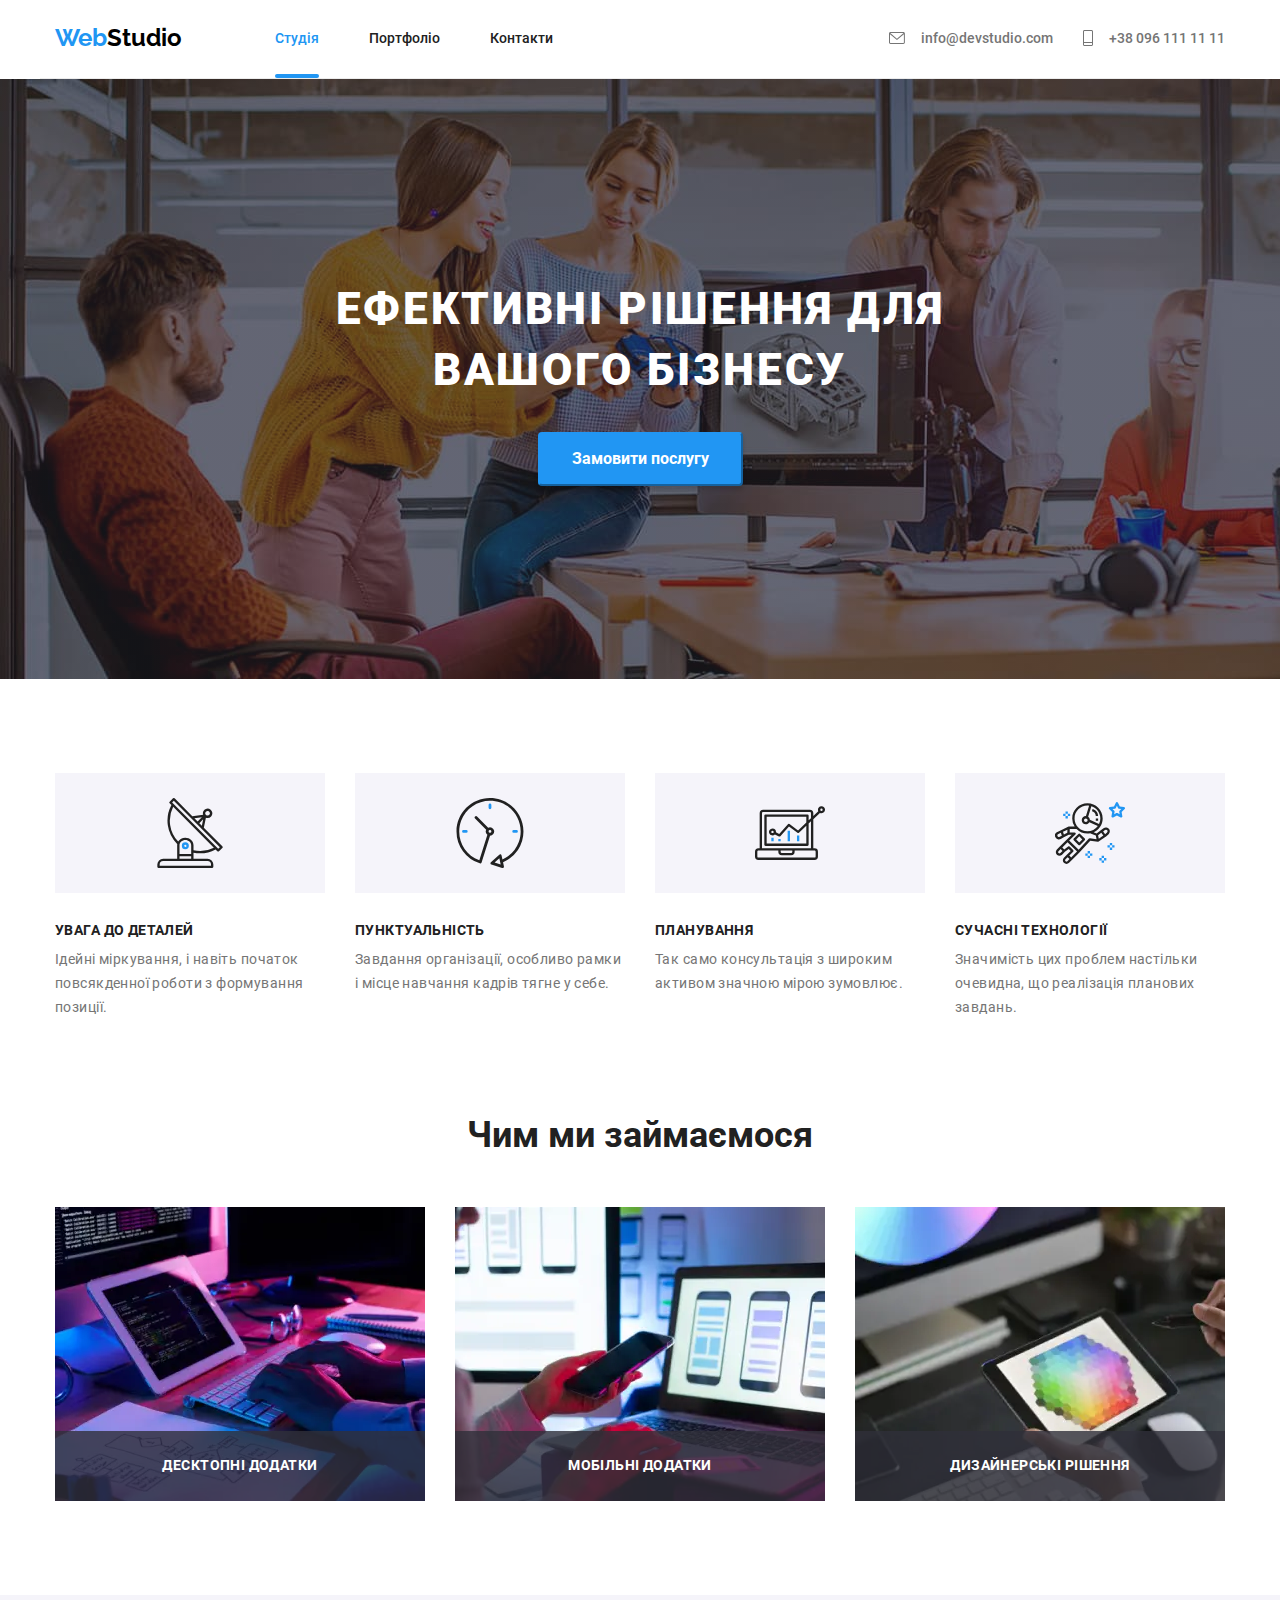
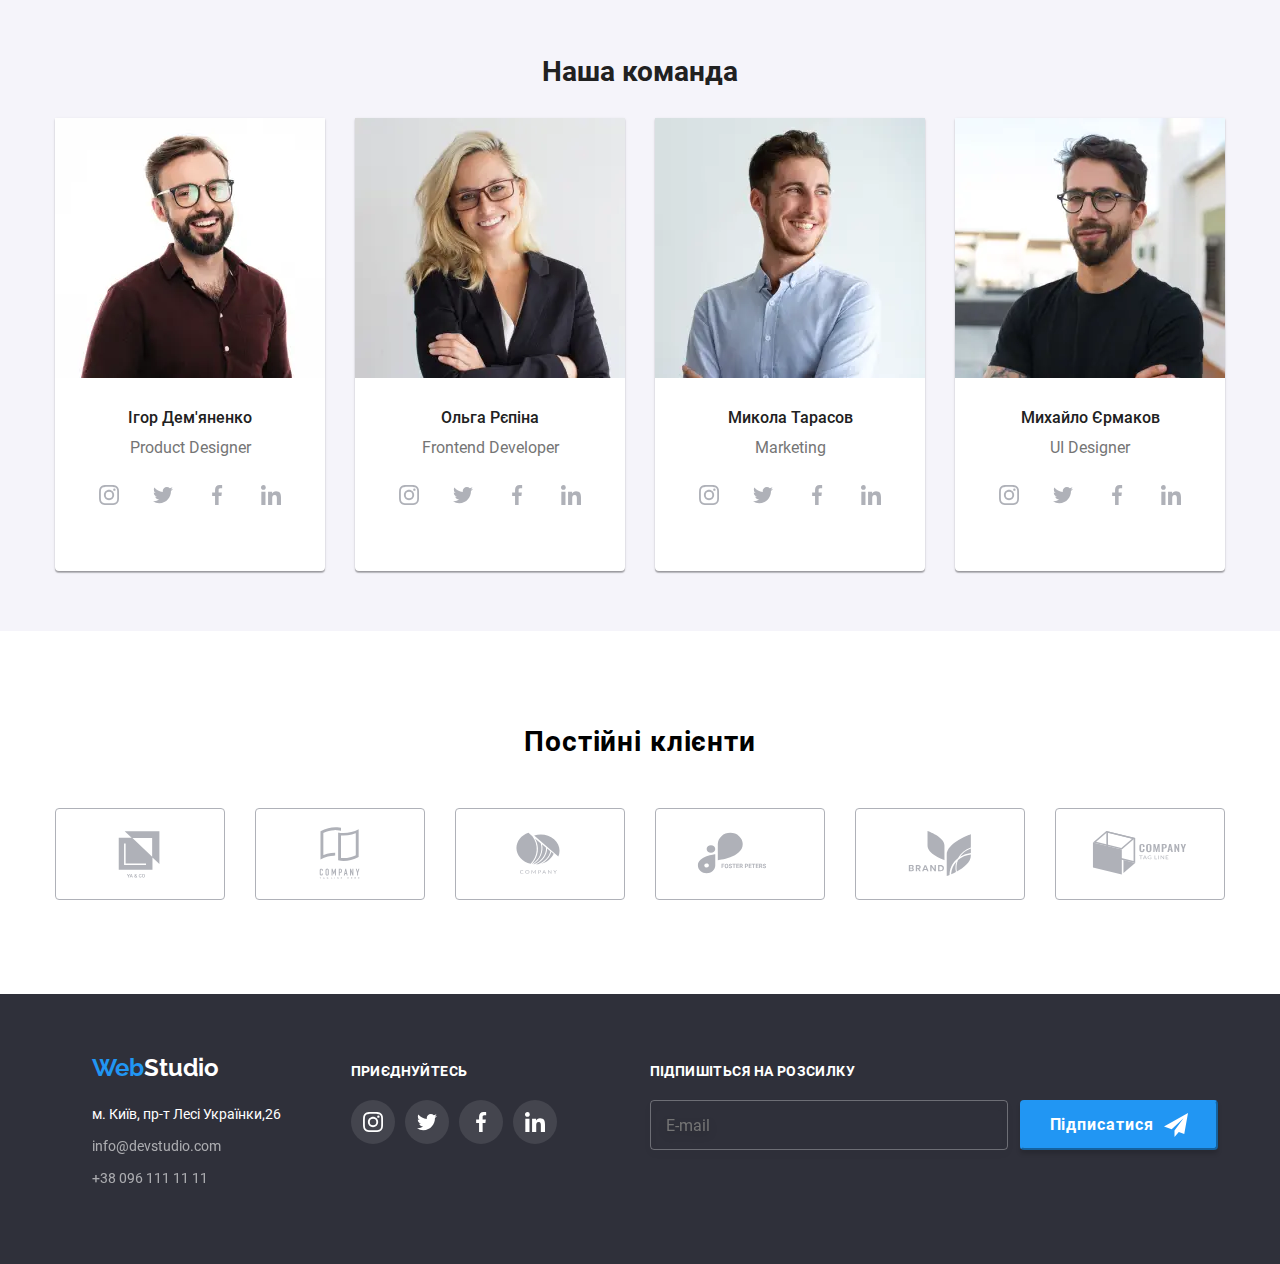
==== commit 29943c93: "Test v1.1" ====
--- a/index.html
+++ b/index.html
@@ -32,15 +32,16 @@
       <use href="./images/SVG/symbol-defs.svg#icon-phone"></use>
     </svg>+38 096 111 11 11</a></li>
     </ul>
-    <button type="button" class="navigation__button" data-menu-open>
+    <button type="button" class="navigation__button" js-open-menu aria-expanded="false"
+          aria-controls="mobile-menu">
     <svg class="navigation__logo" width="40px" height="40px">
       <use href="./images/SVG/symbol-defs.svg#icon-burger"></use>
     </svg>
   </button>
   </div>
-  <div class="navigation__mobile-menu" data-menu>
+  <div class="navigation__mobile-menu" js-menu-container id="mobile-menu">
     <div class="navigation__block-mob">
-    <button type="button" class="navigation__button-close" data-menu-close>
+    <button type="button" class="navigation__button-close" js-close-menu>
       <svg width="40px" height="40px">
         <use href="./images/SVG/symbol-defs.svg#icon-close">
         </use>
@@ -159,10 +160,10 @@
     <ul class="our-team__members">  
   <li class="our-team__list">
     <picture>
+      <source srcset="./images/team/person_1desk.webp 1x, ./images/team/person_1desk@2x.webp 2x" media="(min-width :1200px)">
       <source srcset="./images/team/person_1desk.jpg 1x, ./images/team/person_1desk@2x.jpg 2x" media="(min-width :1200px)">
-      <source srcset="./images/team/person_1desk.webp 1x, ./images/team/person_1desk@2x.webp 2x" media="(min-width :1200px)">
+      <source srcset="./images/team/person_1tab.webp 1x, ./images/team/person_1tab@2x.webp 2x" media="(min-width :768px)">
       <source srcset="./images/team/person_1tab.jpg 1x, ./images/team/person_1tab@2x.jpg 2x" media="(min-width :768px)">
-      <source srcset="./images/team/person_1tab.webp 1x, ./images/team/person_1tab@2x.webp 2x" media="(min-width :768px)">
       <source srcset="./images/team/person_1.webp 1x, ./images/team/person_1@2x.webp 2x" media="(min-width :480px)">
       <img 
     srcset="./images/team/person_1@2x.jpg 2x" src="./images/team/person_1.jpg" alt="Ігор">
@@ -202,8 +203,8 @@
   </li>
   <li class="our-team__list">
     <picture>
+      <source srcset="./images/team/person_2desk.webp 1x, ./images/team/person_2desk@2x.webp 2x" media="(min-width :1200px)">
       <source srcset="./images/team/person_2desk.jpg 1x, ./images/team/person_2desk@2x.jpg 2x" media="(min-width :1200px)">
-      <source srcset="./images/team/person_2desk.webp 1x, ./images/team/person_2desk@2x.webp 2x" media="(min-width :1200px)">
       <source srcset="./images/team/person_2tab.webp 1x, ./images/team/person_2tab@2x.webp 2x" media="(min-width :768px)">
       <source srcset="./images/team/person_2tab.jpg 1x, ./images/team/person_2tab@2x.jpg 2x" media="(min-width :768px)">
       <source srcset="./images/team/person_2.webp 1x, ./images/team/person_2@2x.webp 2x" media="(min-width :480px)">
@@ -244,10 +245,10 @@
   </li>
   <li class="our-team__list">
     <picture>
+      <source srcset="./images/team/person_3desk.webp 1x, ./images/team/person_3desk@2x.webp 2x" media="(min-width :1200px)">
       <source srcset="./images/team/person_3desk.jpg 1x, ./images/team/person_3desk@2x.jpg 2x" media="(min-width :1200px)">
-      <source srcset="./images/team/person_3desk.webp 1x, ./images/team/person_3desk@2x.webp 2x" media="(min-width :1200px)">
+      <source srcset="./images/team/person_3tab.webp 1x, ./images/team/person_3tab@2x.webp 2x" media="(min-width :768px)">
       <source srcset="./images/team/person_3tab.jpg 1x, ./images/team/person_3tab@2x.jpg 2x" media="(min-width :768px)">
-      <source srcset="./images/team/person_3tab.webp 1x, ./images/team/person_3tab@2x.webp 2x" media="(min-width :768px)">
       <source srcset="./images/team/person_3.webp 1x, ./images/team/person_3@2x.webp 2x" media="(min-width :480px)">
     <img srcset="./images/team/person_3@2x.jpg 2x" src="./images/team/person_3.jpg" alt="Микола">
     </picture>
@@ -286,10 +287,10 @@
   </li>
   <li class="our-team__list">
     <picture>
+      <source srcset="./images/team/person_4desk.webp 1x, ./images/team/person_4desk@2x.webp 2x" media="(min-width :1200px)">
       <source srcset="./images/team/person_4desk.jpg 1x, ./images/team/person_4desk@2x.jpg 2x" media="(min-width :1200px)">
-      <source srcset="./images/team/person_4desk.webp 1x, ./images/team/person_4desk@2x.webp 2x" media="(min-width :1200px)">
+      <source srcset="./images/team/person_4tab.webp 1x, ./images/team/person_4tab@2x.webp 2x" media="(min-width :768px)">
       <source srcset="./images/team/person_4tab.jpg 1x, ./images/team/person_4tab@2x.jpg 2x" media="(min-width :768px)">
-      <source srcset="./images/team/person_4tab.webp 1x, ./images/team/person_4tab@2x.webp 2x" media="(min-width :768px)">
       <source srcset="./images/team/person_4.webp 1x, ./images/team/person_4@2x.webp 2x" media="(min-width :480px)">
     <img srcset="./images/team/person_4@2x.jpg 2x" src="./images/team/person_4.jpg" alt="Міша">
     </picture>
@@ -496,5 +497,6 @@
   </div>
   </div>
   <script src="./javascript/modal.js"></script>
+  <script src="./javascript/mobile-menu.js"></script>
 </body>
 </html>--- a/css/main.min.css
+++ b/css/main.min.css
@@ -1 +1 @@
-@import"./utils/_fonts.css";:root{--logo-span: #000000;--buttons-links: #2196F3;--title-color: #212121;--txt-about: #757575;--adress-color: #FFFFFF;--buttons-bg: #F5F4FA;--background-color: #2F303A;--link-active: red;--border-color: #EEEEEE;--border-header-color: #ECECEC;--bg-main: #C4C4C4;--clients-border: #AFB1B8;--color-blue-two: #188CE8}@font-face{font-family:"Raleway";font-style:normal;font-weight:700;src:local("Raleway"),url("/fonts/raleway700/raleway-v28-latin_cyrillic-700.woff2") format("woff2"),url("/fonts/raleway700/raleway-v28-latin_cyrillic-700.woff") format("woff")}@font-face{font-family:"Roboto";font-style:normal;font-weight:400;src:local("Roboto"),url("/fonts/roboto400/roboto-v30-latin_cyrillic-regular.woff2") format("woff2"),url("/fonts/roboto400/roboto-v30-latin_cyrillic-regular.woff") format("woff")}@font-face{font-family:"Roboto";font-style:normal;font-weight:500;src:local("Roboto"),url("/fonts/roboto500/roboto-v30-latin_cyrillic-500.woff2") format("woff2"),url("/fonts/roboto500/roboto-v30-latin_cyrillic-500.woff") format("woff")}@font-face{font-family:"Roboto";font-style:normal;font-weight:700;src:local("Roboto"),url("/fonts/roboto700/roboto-v30-latin_cyrillic-700.woff2") format("woff2"),url("/fonts/roboto700/roboto-v30-latin_cyrillic-700.woff") format("woff")}@font-face{font-family:"Roboto";font-style:normal;font-weight:900;src:local("Roboto"),url("/fonts/roboto900/roboto-v30-latin_cyrillic-900.woff2") format("woff2"),url("/fonts/roboto900/roboto-v30-latin_cyrillic-900.woff") format("woff")}.backdrop__is-hidden{visibility:hidden;opacity:0;pointer-events:none}body{font-family:Roboto,sans-serif;color:var(--logo-span)}h1,h2,h3,h4,p{margin-top:0;margin-bottom:0}img{display:block;max-width:100%;height:auto}button,a{cursor:pointer}li{list-style-type:none}a{text-decoration:none}ul,ol{margin-top:0;margin-bottom:0;padding-left:0}.container{width:100%;padding-left:15px;padding-right:15px}@media screen and (min-width: 480px){.container{width:480px;margin-left:auto;margin-right:auto}}@media screen and (min-width: 768px){.container{width:768px;margin-left:auto;margin-right:auto}}@media screen and (min-width: 1200px){.container{width:1200px;margin-left:auto;margin-right:auto}}.button{display:flex;align-items:center;justify-content:center;font-weight:700;font-size:16px;line-height:1.9;color:var(--adress-color);border-radius:4px;padding-top:10px;padding-bottom:10px;padding-left:32px;padding-right:32px;border-color:var(--buttons-links);background-color:var(--buttons-links);box-shadow:0px 4px 4px rgba(0,0,0,.15)}.logo{font-family:Raleway,sans-serif;font-weight:700;font-size:24px;line-height:1.2;color:var(--buttons-links)}.backdrop{position:fixed;top:0;left:0;width:100%;height:100%;background-color:rgba(0,0,0,.2);z-index:100;transition:opacity 250ms cubic-bezier(0.4, 0, 0.2, 1),visibility 250ms cubic-bezier(0.4, 0, 0.2, 1)}.modal{padding:40px;position:absolute;top:50%;left:50%;transform:translate(-50%, -50%);width:528px;background-color:var(--adress-color);box-shadow:0px 1px 3px rgba(0,0,0,.12),0px 1px 1px rgba(0,0,0,.14),0px 2px 1px rgba(0,0,0,.2);border-radius:4px}@media screen and (min-width: 480px){.modal{width:450px;margin-left:auto;margin-right:auto}}@media screen and (min-width: 1200px){.modal{width:528px;margin-left:auto;margin-right:auto}}.modal__btn-close{display:flex;align-items:center;justify-content:center;position:absolute;top:8px;right:8px;width:30px;height:30px;background-color:var(--adress-color);border:1px solid rgba(0,0,0,.1);border-radius:50%;transition:fill 250ms cubic-bezier(0.4, 0, 0.2, 1)}.modal__title{margin-bottom:12px;font-weight:700;font-size:20px;line-height:1.5;text-align:center;letter-spacing:.03em;color:var(--title-color)}.modal__form{display:flex;flex-direction:column;text-align:center}.modal__btn-close:hover{fill:var(--buttons-links)}.modal__span{display:block;text-align:left;margin-bottom:4px;font-size:12px;line-height:1.2;letter-spacing:.01em;color:var(--txt-about)}.modal__input{outline:none;width:100%;height:40px;padding-left:42px;border:1px solid rgba(33,33,33,.2);border-radius:4px;transition:border-color 250ms cubic-bezier(0.4, 0, 0.2, 1)}.modal__textarea{margin-bottom:20px;outline:none;width:100%;height:120px;border:1px solid rgba(33,33,33,.2);border-radius:4px;padding:12px 16px;resize:none;transition:border 250ms cubic-bezier(0.4, 0, 0.2, 1),border-radius 250ms cubic-bezier(0.4, 0, 0.2, 1)}.modal__textarea::placeholder{font-size:12px;line-height:1.2;letter-spacing:.01em;color:rgba(117,117,117,.5)}.modal__textarea:focus{border-color:var(--buttons-links)}.modal__svg{position:relative;margin-bottom:10px}.modal__svg-img{position:absolute;top:50%;left:12px;transform:translateY(-50%);fill:var(--title-color);transition:fill 250ms cubic-bezier(0.4, 0, 0.2, 1)}.modal__input-checkbox{appearance:none}.modal__link{text-decoration:underline;font-size:12px;line-height:1.2;letter-spacing:.03em;color:var(--buttons-links)}.modal__label_checkbox{display:flex;align-items:center;justify-content:center;margin-bottom:0}.modal__span-checkbox{font-size:12px;line-height:1.2;letter-spacing:.03em;color:var(--txt-about)}.modal__button_send{padding-left:52px;padding-right:52px;margin:auto;margin-top:30px;width:200px;height:50px;letter-spacing:.06em;transition:background-color 250ms cubic-bezier(0.4, 0, 0.2, 1)}.modal__button:hover{background-color:var(--color-blue-two)}.modal__input:focus{border:1px solid var(--buttons-links);border-radius:4px}.modal__input:focus+.modal__svg-img{fill:var(--buttons-links)}.modal__svg-border{cursor:pointer;margin-right:9px}.modal__svg-focus{display:none;cursor:pointer;margin-right:9px}.modal__input-checkbox:checked+.modal__svg-border{display:none}.modal__input-checkbox:checked~.modal__svg-focus{display:inline-block}@media screen and (min-width: 768px){.backdrop{width:768px;margin-left:auto;margin-right:auto}}@media screen and (min-width: 1200px){.backdrop{width:100%}.modal__span-checkbox{font-size:14px;line-height:1.7;letter-spacing:.03em}.modal__link{font-size:14px;line-height:1.7;letter-spacing:.03em}}.header{border-bottom:1px solid var(--border-header-color)}.container__flex{display:flex;align-items:center;justify-content:space-between;width:100%;padding:10px 15px}.logo_dark{color:var(--logo-span)}.site-nav,.auth-nav{display:none}.navigation__button{background-color:var(--adress-color);border:none}.navigation__button-close{position:absolute;right:15px;top:10px;border:none;background-color:var(--adress-color);transition:fill 250ms cubic-bezier(0.4, 0, 0.2, 1)}.navigation__button-close:hover :focus{fill:var(--buttons-links)}.navigation__mobile-menu{background-color:var(--adress-color);position:fixed;top:0;padding:48px;left:0;padding-right:83px;padding-left:40px;z-index:99;width:100vw;height:100vh;opacity:0;visibility:hidden;pointer-events:none}.navigation__link-mob{font-weight:500;font-size:40px;line-height:1.2;letter-spacing:.02em;color:var(--title-color);transition:color 250ms cubic-bezier(0.4, 0, 0.2, 1)}.navigation__link-mob:hover,.navigation :focus{color:var(--buttons-links)}.navigation__list-links:not(:last-child){margin-bottom:34px}.navigation__list-nav{margin-bottom:302px}.navigation__list-adress_phone{font-weight:500;font-size:34px;line-height:1.2;letter-spacing:.02em;color:var(--buttons-links)}.navigation__contacts-mob{margin-bottom:32px}.navigation__contacts-list{padding-bottom:32px}.navigation__list-adress_mail{font-weight:500;font-size:24px;line-height:1.2;letter-spacing:.02em;color:var(--txt-about)}.navigation__link-social{font-weight:500;font-size:18px;line-height:22px;letter-spacing:.02em;color:var(--buttons-links)}.navigation__list-social{display:flex}.navigation__social-links:not(:last-child){border-right:1px solid rgba(33,33,33,.2);padding-right:10px}.navigation__social-links:not(:first-child){padding-left:10px}@media screen and (min-width: 480px){.container__flex{width:480px;margin-left:auto;margin-right:auto}.navigation__mobile-menu{width:480px;margin-left:auto;margin-right:auto}.header{width:480px;margin-left:auto;margin-right:auto}}@media screen and (min-width: 768px){.container__flex{width:768px;margin-left:auto;margin-right:auto;padding:21px 15px}.header{width:768px;margin-left:auto;margin-right:auto}.navigation__button{display:none}.navigation__contacts-mob:not(:last-child){margin-bottom:10px}.site-nav,.auth-nav{display:block}.site-nav{display:flex;align-items:center;margin-left:88px;gap:50px}.site-nav__link{font-weight:500;font-size:14px;line-height:1.2;color:var(--title-color);transition:color 250ms cubic-bezier(0.4, 0, 0.2, 1)}.site-nav__link:hover,.site-nav :focus{color:var(--buttons-links)}.site-nav__link{position:relative}.site-nav__link_accent::after{content:"";display:block;width:100%;height:4px;background-color:var(--buttons-links);border-radius:2px;position:absolute;margin-top:34px}.site-nav__link_accent{color:var(--buttons-links)}.auth-nav__link:hover,.auth-nav :focus{color:var(--buttons-links);fill:var(--buttons-links)}.auth-nav__link{font-weight:500;font-size:14px;line-height:1.2;color:var(--txt-about);transition:color 250ms cubic-bezier(0.4, 0, 0.2, 1),fill 250ms cubic-bezier(0.4, 0, 0.2, 1);gap:8px}.auth-nav__mail{margin-bottom:10px}.auth-nav__icon{margin-right:8px;fill:currentColor}.navigation{display:flex;align-items:center}}@media screen and (min-width: 1200px){.container__flex{width:1200px;padding-top:24px;padding-bottom:25px;margin-left:auto;margin-right:auto}.logo__header{margin-right:93px}.header{width:1200px;margin-left:auto;margin-right:auto}.site-nav{margin-left:0;margin-right:315px}.site-nav__link{position:relative}.site-nav__link_accent::after{content:"";display:block;width:100%;height:4px;background-color:var(--buttons-links);border-radius:2px;position:absolute;margin-top:28px}.auth-nav{display:flex;align-items:center;gap:30px}.auth-nav__link:hover,.auth-nav :focus{color:var(--buttons-links);fill:var(--buttons-links)}.auth-nav__mail{margin-bottom:0}.auth-nav__icon{gap:30px}}.is-open{opacity:1;visibility:visible;pointer-events:auto}.main{background-image:linear-gradient(rgba(47, 48, 58, 0.4), rgba(47, 48, 58, 0.4)),url(../images/about/header_img.jpg);height:400px;padding:118px 60px;background-color:var(--bg-main);background-repeat:no-repeat;background-size:cover}.main__title{margin-bottom:30px;text-transform:uppercase;text-align:center;font-weight:900;font-size:26px;letter-spacing:.06em;line-height:1.6;color:var(--adress-color)}.button_main{margin:0 auto}@media screen and (min-width: 480px){.main{width:480px;margin-left:auto;margin-right:auto}}@media(min-device-pixel-ratio: 2),(min-resolution: 192dpi),(min-resolution: 2dppx){.main{background-image:url(../images/about/header_img@2x.jpg)}}@media screen and (min-width: 768px){.main{width:768px;margin-left:auto;margin-right:auto;padding:118px 204px}.main{background-image:linear-gradient(rgba(47, 48, 58, 0.4), rgba(47, 48, 58, 0.4)),url(/images/about/header_tab.jpg)}}@media screen and (min-device-pixel-ratio: 2)and (min-width: 768px),screen and (min-resolution: 192dpi),screen and (min-resolution: 2dppx)and (min-width: 768px){.main{background-image:url(/images/about/header_tab@2x.jpg)}}@media screen and (min-width: 1200px){.main{width:100%;height:600px;margin-left:auto;margin-right:auto;padding:280px 482px;max-width:1600px;background-image:linear-gradient(rgba(47, 48, 58, 0.4), rgba(47, 48, 58, 0.4)),url(/images/about/header_desk.jpg)}.main__position{padding-bottom:200px;padding-top:200px}.main__container{display:flex;flex-direction:column;align-items:center;text-align:center}.main__title{width:696px;margin-bottom:30px;text-transform:uppercase;font-weight:900;font-size:44px;letter-spacing:.06em;line-height:1.4}}@media screen and (min-device-pixel-ratio: 2)and (min-width: 1200px),screen and (min-resolution: 192dpi)and (min-width: 1200px),screen and (min-resolution: 2dppx)and (min-width: 1200px){.main{background-image:url(/images/about/header_desk@2x.jpg)}}.about-us{width:100%;padding-top:60px;padding-bottom:60px}.about-us__block{height:120px;display:flex;align-items:center;justify-content:center;margin-bottom:30px;background-color:var(--buttons-bg)}.about-us__title{font-weight:700;font-size:14px;line-height:1.1;color:var(--title-color);letter-spacing:.03em;text-align:center;margin-bottom:10px}.about-us__description{font-size:14px;line-height:1.7;color:var(--txt-about);letter-spacing:.03em;margin-bottom:30px}@media screen and (min-width: 480px){.about-us{width:480px;margin-left:auto;margin-right:auto}}@media screen and (min-width: 768px){.about-us{width:768px;margin-left:auto;margin-right:auto}.about-us__list{display:flex;flex-wrap:wrap;gap:30px}.about-us__element{width:354px}}@media screen and (min-width: 1200px){.about-us{width:1200px;margin-left:auto;margin-right:auto;padding-bottom:0}.about-us__position{padding-top:94px}.about-us__block{width:270px;height:120px;margin-bottom:30px}.about-us__element{width:270px}.about-us__title{text-align:start}.about-us__description{margin-bottom:0px}}.examples{display:none}@media screen and (min-width: 1200px){.examples{display:block}.examples__position{padding-top:94px;padding-bottom:94px}.examples__list{display:flex;justify-content:center}.examples__title{font-weight:700;font-size:36px;line-height:1.2;color:var(--title-color);margin-bottom:50px}.examples__element{position:relative}.examples__element:not(:last-child){margin-right:30px}.examples__description{display:flex;align-items:center;justify-content:center;position:absolute;bottom:0;width:100%;height:70px;background-color:rgba(47,48,58,.8);font-weight:700;font-size:14px;line-height:1.1;text-align:center;letter-spacing:.03em;text-transform:uppercase;color:var(--adress-color)}.container__position_xmpls{display:flex;flex-direction:column;text-align:center}}.our-team{background-color:var(--buttons-bg);padding-top:60px;padding-bottom:60px}.our-team__title{font-weight:700;font-size:28px;line-height:1.2;color:var(--title-color);margin-bottom:30px;text-align:center}.our-team__names{font-weight:500;font-size:16px;line-height:1.2;color:var(--title-color);margin-top:30px;margin-bottom:10px;text-align:center}.our-team__position{font-size:16px;line-height:1.2;color:var(--txt-about);margin-bottom:16px;text-align:center}.our-team__logo{display:flex;gap:10px;margin-bottom:24px;justify-content:center}.our-team__link{display:flex;align-items:center;justify-content:center;margin-bottom:24px;fill:var(--clients-border);width:44px;height:44px;border-radius:50%;transition:background-color 250ms cubic-bezier(0.4, 0, 0.2, 1)}.our-team__link:hover,.our-team :focus{fill:var(--adress-color);background-color:var(--buttons-links)}.our-team__list{background-color:var(--adress-color);box-shadow:0px 1px 3px rgba(0,0,0,.12),0px 1px 1px rgba(0,0,0,.14),0px 2px 1px rgba(0,0,0,.2);border-radius:0px 0px 4px 4px}@media screen and (min-width: 480px){.our-team{width:100%;margin-left:auto;margin-right:auto}.container__position_ourt{width:480px;margin-left:auto;margin-right:auto}}@media screen and (min-width: 768px){.our-team{width:100%;margin-left:auto;margin-right:auto}.our-team__members{display:flex;flex-wrap:wrap;gap:30px}.our-team__list{width:354px}.container__position_ourt{width:768px;margin-left:auto;margin-right:auto}}@media screen and (min-width: 1200px){.our-team{width:100%;margin-left:auto;margin-right:auto}.our-team__logo{margin-bottom:30px}.our-team__list{width:270px}.container__position_ourt{width:1200px;margin-left:auto;margin-right:auto}}.our-clients{padding-top:60px;padding-bottom:30px}.our-clients__title{margin-bottom:50px;font-weight:700;font-size:28px;line-height:1.2;letter-spacing:.03em;text-align:center}.our-clients__list{display:flex;flex-wrap:wrap;gap:30px}.our-clients__link{width:210px;height:92px;display:flex;align-items:center;justify-content:center;border:1px solid var(--clients-border);border-radius:4px;fill:#afb1b8;transition:fill 250ms cubic-bezier(0.4, 0, 0.2, 1),border-color 250ms cubic-bezier(0.4, 0, 0.2, 1);margin-left:0}.our-clients__link:hover,.our-clients :focus{fill:var(--buttons-links);border-color:var(--buttons-links)}.our-clients__example{width:210px}@media screen and (min-width: 480px){.our-clients__container{width:480px;margin-left:auto;margin-right:auto}}@media screen and (min-width: 768px){.our-clients__container{width:768px;margin-left:auto;margin-right:auto}.our-clients{padding-bottom:60px}}@media screen and (min-width: 1200px){.our-clients__container{width:1200px;margin-left:auto;margin-right:auto}.our-clients{padding-top:94px;padding-bottom:94px}.our-clients__link{width:170px;height:92px;display:flex;align-items:center;justify-content:center;border:1px solid var(--clients-border);border-radius:4px;fill:#afb1b8;transition:fill 250ms cubic-bezier(0.4, 0, 0.2, 1),border-color 250ms cubic-bezier(0.4, 0, 0.2, 1)}.our-clients__example{width:170px}}.footer{background-color:var(--background-color)}.footer__position{padding-top:60px;padding-bottom:60px}.footer__list{text-align:center}.footer__list_adress{font-style:normal;font-size:14px;line-height:1.7;color:var(--adress-color);transition:color 250ms cubic-bezier(0.4, 0, 0.2, 1)}.footer__list_adress-contacts{text-align:center;font-size:14px;line-height:1.7;color:var(--adress-color);opacity:60%}.footer__list_adress:hover,.footer :focus{color:var(--buttons-links)}.footer__list_links:not(:last-child){margin-bottom:8px}.logo_light{color:var(--adress-color)}.logo__footer{display:flex;justify-content:center;margin-bottom:20px}.invite{margin-top:60px}.invite__title{text-align:center;font-weight:700;font-size:14px;line-height:1.2;letter-spacing:.03em;text-transform:uppercase;color:var(--adress-color);margin-bottom:20px}.invite__list{padding-bottom:0;display:flex;gap:10px;justify-content:center;margin-bottom:60px}.invite__link{display:flex;align-items:center;justify-content:center;width:44px;height:44px;border-radius:50%;background:rgba(255,255,255,.1);fill:var(--adress-color);transition:background-color 250ms cubic-bezier(0.4, 0, 0.2, 1)}.invite__link:hover,.invite :focus{background-color:var(--buttons-links)}.invite-button__text{display:block;text-align:center;margin-bottom:20px;font-weight:700;font-size:14px;line-height:1.2;letter-spacing:.03em;text-transform:uppercase;color:var(--adress-color)}.invite-button__input{width:100%;height:50px;border:1px solid rgba(255,255,255,.3);filter:drop-shadow(0px 4px 4px rgba(0, 0, 0, 0.15));border-radius:4px;outline:none;background-color:rgba(0,0,0,0);padding:15px;margin-bottom:20px;color:var(--adress-color)}.invite-button__footer{margin:0 auto;width:200px;height:50px;letter-spacing:.06em;padding:0 28px;gap:10px}@media screen and (min-width: 480px){.invite-button{width:450px;margin-left:auto;margin-right:auto}}@media screen and (min-width: 768px){.container__position_foo{display:flex;justify-content:center;align-items:baseline;flex-wrap:wrap;padding-right:89px;padding-left:76px}.invite__position{margin-top:0}.footer__contacts{margin-right:165px}.invite-button{margin-top:60px}}@media screen and (min-width: 1200px){.footer__position{width:100%}.footer__contacts{margin-right:70px}.footer__list{display:flex;flex-direction:column;text-align:start}.footer__contacts{display:flex;flex-direction:column;align-items:start}.footer .container__position_foo{width:1200px;margin-left:auto;margin-right:auto;padding-left:0}.footer .invite{margin-right:93px;display:flex;flex-direction:column;align-items:flex-start}.invite-button{display:flex;align-items:flex-end;margin-top:0}.invite-button__input{margin:0;margin-right:12px;width:358px;height:50px;border:1px solid rgba(255,255,255,.3);filter:drop-shadow(0px 4px 4px rgba(0, 0, 0, 0.15));border-radius:4px;outline:none;background-color:rgba(0,0,0,0);color:var(--adress-color)}.invite-button__text{text-align:start}}.buttons{padding-top:50px}.buttons__description{display:flex;flex-wrap:wrap;margin-bottom:25px}.buttons__description-buttons:hover,.buttons :focus{box-shadow:0px 3px 1px rgba(0,0,0,.1),0px 1px 2px rgba(0,0,0,.08),0px 2px 2px rgba(0,0,0,.12);background-color:var(--buttons-links);color:var(--adress-color)}.buttons__description-buttons{font-weight:500;font-size:16px;line-height:1.6;color:var(--title-color);border-radius:4px;border:none;transition:box-shadow 250ms cubic-bezier(0.4, 0, 0.2, 1),color 250ms cubic-bezier(0.4, 0, 0.2, 1),background-color 250ms cubic-bezier(0.4, 0, 0.2, 1);padding-top:6px;padding-bottom:6px}.buttons__description-buttons:first-child{padding-right:25px;padding-left:25px}.buttons__title{display:none}.buttons__list:not(:last-child){margin-right:8px}.buttons__list{margin-bottom:15px}@media screen and (min-width: 768px){.buttons{width:768px;margin-left:auto;margin-right:auto;justify-content:center}.buttons__description{justify-content:center;padding-bottom:30px}.buttons__description-buttons{margin-bottom:0}}@media screen and (min-width: 1200px){.buttons{width:1200px;margin-left:auto;margin-right:auto}.buttons__description{padding-bottom:0;margin-bottom:50px}.buttons__position{padding-bottom:94px}}.our-projects__block{border-bottom:1px solid var(--border-color);border-left:1px solid var(--border-color);border-right:1px solid var(--border-color);padding-left:24px;padding-right:24px;padding-bottom:20px;padding-top:20px}.our-projects__link{display:block;transition:box-shadow 250ms cubic-bezier(0.4, 0, 0.2, 1)}.our-projects__link:hover,.our-projects :focus{box-shadow:0px 1px 1px rgba(0,0,0,.12),0px 4px 4px rgba(0,0,0,.06),1px 4px 6px rgba(0,0,0,.16)}.our-projects__list{margin-bottom:30px}.our-projects__title{font-weight:700;font-size:18px;line-height:2;margin-bottom:4px;color:var(--title-color)}.our-projects__description{font-size:16px;line-height:1.9;color:var(--txt-about)}.our-projects__img{position:relative;overflow:hidden}.our-projects__about{position:absolute;top:0;left:0;width:100%;height:100%;transform:translateY(101%);transition:transform 250ms cubic-bezier(0.4, 0, 0.2, 1);font-size:18px;line-height:1.6;letter-spacing:.03em;color:var(--adress-color);background-color:rgba(33,150,243,.9);padding-top:63px;padding-bottom:63px;padding-left:24px;padding-right:24px}.our-projects__link:hover .our-projects__about{transform:translateY(0%)}@media screen and (min-width: 768px){.our-projects{width:768px;margin-left:auto;margin-right:auto;display:flex;flex-wrap:wrap;gap:30px}.our-projects__list{width:354px;margin-bottom:0}.our-projects__about{width:100%;padding-top:49px;padding-bottom:77px}}@media screen and (min-width: 1200px){.our-projects{width:1200px;margin-left:auto;margin-right:auto}}/*# sourceMappingURL=main.min.css.map */+@import"./utils/_fonts.css";:root{--logo-span: #000000;--buttons-links: #2196F3;--title-color: #212121;--txt-about: #757575;--adress-color: #FFFFFF;--buttons-bg: #F5F4FA;--background-color: #2F303A;--link-active: red;--border-color: #EEEEEE;--border-header-color: #ECECEC;--bg-main: #C4C4C4;--clients-border: #AFB1B8;--color-blue-two: #188CE8}@font-face{font-family:"Raleway";font-style:normal;font-weight:700;src:local("Raleway"),url("../fonts/raleway700/raleway-v28-latin_cyrillic-700.woff2") format("woff2"),url("../fonts/raleway700/raleway-v28-latin_cyrillic-700.woff") format("woff")}@font-face{font-family:"Roboto";font-style:normal;font-weight:400;src:local("Roboto"),url("../fonts/roboto400/roboto-v30-latin_cyrillic-regular.woff2") format("woff2"),url("../fonts/roboto400/roboto-v30-latin_cyrillic-regular.woff") format("woff")}@font-face{font-family:"Roboto";font-style:normal;font-weight:500;src:local("Roboto"),url("../fonts/roboto500/roboto-v30-latin_cyrillic-500.woff2") format("woff2"),url("../fonts/roboto500/roboto-v30-latin_cyrillic-500.woff") format("woff")}@font-face{font-family:"Roboto";font-style:normal;font-weight:700;src:local("Roboto"),url("../fonts/roboto700/roboto-v30-latin_cyrillic-700.woff2") format("woff2"),url("../fonts/roboto700/roboto-v30-latin_cyrillic-700.woff") format("woff")}@font-face{font-family:"Roboto";font-style:normal;font-weight:900;src:local("Roboto"),url("../fonts/roboto900/roboto-v30-latin_cyrillic-900.woff2") format("woff2"),url("../fonts/roboto900/roboto-v30-latin_cyrillic-900.woff") format("woff")}.backdrop__is-hidden{visibility:hidden;opacity:0;pointer-events:none}body{font-family:Roboto,sans-serif;color:var(--logo-span)}h1,h2,h3,h4,p{margin-top:0;margin-bottom:0}img{display:block;max-width:100%;height:auto}button,a{cursor:pointer}li{list-style-type:none}a{text-decoration:none}ul,ol{margin-top:0;margin-bottom:0;padding-left:0}.container{width:100%;padding-left:15px;padding-right:15px}@media screen and (min-width: 480px){.container{width:480px;margin-left:auto;margin-right:auto}}@media screen and (min-width: 768px){.container{width:768px;margin-left:auto;margin-right:auto}}@media screen and (min-width: 1200px){.container{width:1200px;margin-left:auto;margin-right:auto}}.button{display:flex;align-items:center;justify-content:center;font-weight:700;font-size:16px;line-height:1.9;color:var(--adress-color);border-radius:4px;padding-top:10px;padding-bottom:10px;padding-left:32px;padding-right:32px;border-color:var(--buttons-links);background-color:var(--buttons-links);box-shadow:0px 4px 4px rgba(0,0,0,.15)}.logo{font-family:Raleway,sans-serif;font-weight:700;font-size:24px;line-height:1.2;color:var(--buttons-links)}.backdrop{position:fixed;top:0;left:0;width:100%;height:100%;background-color:rgba(0,0,0,.2);z-index:100;transition:opacity 250ms cubic-bezier(0.4, 0, 0.2, 1),visibility 250ms cubic-bezier(0.4, 0, 0.2, 1)}.modal{padding:40px;position:absolute;top:50%;left:50%;transform:translate(-50%, -50%);width:528px;background-color:var(--adress-color);box-shadow:0px 1px 3px rgba(0,0,0,.12),0px 1px 1px rgba(0,0,0,.14),0px 2px 1px rgba(0,0,0,.2);border-radius:4px}@media screen and (min-width: 480px){.modal{width:450px;margin-left:auto;margin-right:auto}}@media screen and (min-width: 1200px){.modal{width:528px;margin-left:auto;margin-right:auto}}.modal__btn-close{display:flex;align-items:center;justify-content:center;position:absolute;top:8px;right:8px;width:30px;height:30px;background-color:var(--adress-color);border:1px solid rgba(0,0,0,.1);border-radius:50%;transition:fill 250ms cubic-bezier(0.4, 0, 0.2, 1)}.modal__title{margin-bottom:12px;font-weight:700;font-size:20px;line-height:1.5;text-align:center;letter-spacing:.03em;color:var(--title-color)}.modal__form{display:flex;flex-direction:column;text-align:center}.modal__btn-close:hover{fill:var(--buttons-links)}.modal__span{display:block;text-align:left;margin-bottom:4px;font-size:12px;line-height:1.2;letter-spacing:.01em;color:var(--txt-about)}.modal__input{outline:none;width:100%;height:40px;padding-left:42px;border:1px solid rgba(33,33,33,.2);border-radius:4px;transition:border-color 250ms cubic-bezier(0.4, 0, 0.2, 1)}.modal__textarea{margin-bottom:20px;outline:none;width:100%;height:120px;border:1px solid rgba(33,33,33,.2);border-radius:4px;padding:12px 16px;resize:none;transition:border 250ms cubic-bezier(0.4, 0, 0.2, 1),border-radius 250ms cubic-bezier(0.4, 0, 0.2, 1)}.modal__textarea::placeholder{font-size:12px;line-height:1.2;letter-spacing:.01em;color:rgba(117,117,117,.5)}.modal__textarea:focus{border-color:var(--buttons-links)}.modal__svg{position:relative;margin-bottom:10px}.modal__svg-img{position:absolute;top:50%;left:12px;transform:translateY(-50%);fill:var(--title-color);transition:fill 250ms cubic-bezier(0.4, 0, 0.2, 1)}.modal__input-checkbox{appearance:none}.modal__link{text-decoration:underline;font-size:12px;line-height:1.2;letter-spacing:.03em;color:var(--buttons-links)}.modal__label_checkbox{display:flex;align-items:center;justify-content:center;margin-bottom:0}.modal__span-checkbox{font-size:12px;line-height:1.2;letter-spacing:.03em;color:var(--txt-about)}.modal__button_send{padding-left:52px;padding-right:52px;margin:auto;margin-top:30px;width:200px;height:50px;letter-spacing:.06em;transition:background-color 250ms cubic-bezier(0.4, 0, 0.2, 1)}.modal__button:hover{background-color:var(--color-blue-two)}.modal__input:focus{border:1px solid var(--buttons-links);border-radius:4px}.modal__input:focus+.modal__svg-img{fill:var(--buttons-links)}.modal__svg-border{cursor:pointer;margin-right:9px}.modal__svg-focus{display:none;cursor:pointer;margin-right:9px}.modal__input-checkbox:checked+.modal__svg-border{display:none}.modal__input-checkbox:checked~.modal__svg-focus{display:inline-block}@media screen and (min-width: 768px){.backdrop{width:100%;margin-left:auto;margin-right:auto}}@media screen and (min-width: 1200px){.backdrop{width:100%}.modal__span-checkbox{font-size:14px;line-height:1.7;letter-spacing:.03em}.modal__link{font-size:14px;line-height:1.7;letter-spacing:.03em}}.header{border-bottom:1px solid var(--border-header-color)}.container__flex{display:flex;align-items:center;justify-content:space-between;width:100%;padding:10px 15px}.logo_dark{color:var(--logo-span)}.site-nav,.auth-nav{display:none}.navigation__button{background-color:var(--adress-color);border:none}.navigation__button-close{position:absolute;right:15px;top:10px;border:none;background-color:var(--adress-color);transition:fill 250ms cubic-bezier(0.4, 0, 0.2, 1)}.navigation__button-close:hover :focus{fill:var(--buttons-links)}.navigation__mobile-menu{background-color:var(--adress-color);position:fixed;top:0;padding:48px;left:0;padding-right:83px;padding-left:40px;z-index:99;width:100vw;height:100vh;opacity:0;visibility:hidden;pointer-events:none}.navigation__link-mob{font-weight:500;font-size:40px;line-height:1.2;letter-spacing:.02em;color:var(--title-color);transition:color 250ms cubic-bezier(0.4, 0, 0.2, 1)}.navigation__link-mob:hover,.navigation :focus{color:var(--buttons-links)}.navigation__list-links:not(:last-child){margin-bottom:34px}.navigation__list-nav{margin-bottom:302px}.navigation__list-adress_phone{font-weight:500;font-size:34px;line-height:1.2;letter-spacing:.02em;color:var(--buttons-links)}.navigation__contacts-mob{margin-bottom:32px}.navigation__contacts-list{padding-bottom:32px}.navigation__list-adress_mail{font-weight:500;font-size:24px;line-height:1.2;letter-spacing:.02em;color:var(--txt-about)}.navigation__link-social{font-weight:500;font-size:18px;line-height:22px;letter-spacing:.02em;color:var(--buttons-links)}.navigation__list-social{display:flex}.navigation__social-links:not(:last-child){border-right:1px solid rgba(33,33,33,.2);padding-right:10px}.navigation__social-links:not(:first-child){padding-left:10px}@media screen and (min-width: 480px){.container__flex{width:480px;margin-left:auto;margin-right:auto}.navigation__mobile-menu{width:100vw;margin-left:auto;margin-right:auto}.header{width:480px;margin-left:auto;margin-right:auto}}@media screen and (min-width: 768px){.container__flex{width:768px;margin-left:auto;margin-right:auto;padding:21px 15px}.header{width:768px;margin-left:auto;margin-right:auto}.navigation__button{display:none}.navigation__contacts-mob:not(:last-child){margin-bottom:10px}.site-nav,.auth-nav{display:block}.site-nav{display:flex;align-items:center;margin-left:88px;gap:50px}.site-nav__link{font-weight:500;font-size:14px;line-height:1.2;color:var(--title-color);transition:color 250ms cubic-bezier(0.4, 0, 0.2, 1)}.site-nav__link:hover,.site-nav :focus{color:var(--buttons-links)}.site-nav__link{position:relative}.site-nav__link_accent::after{content:"";display:block;width:100%;height:4px;background-color:var(--buttons-links);border-radius:2px;position:absolute;bottom:-36px}.site-nav__link_accent{color:var(--buttons-links)}.auth-nav__link:hover,.auth-nav :focus{color:var(--buttons-links);fill:var(--buttons-links)}.auth-nav__link{font-weight:500;font-size:14px;line-height:1.2;color:var(--txt-about);transition:color 250ms cubic-bezier(0.4, 0, 0.2, 1),fill 250ms cubic-bezier(0.4, 0, 0.2, 1);gap:8px;display:flex;align-items:center}.auth-nav__mail{margin-bottom:10px}.auth-nav__icon{margin-right:8px;fill:currentColor}.navigation{display:flex;align-items:center}}@media screen and (min-width: 1200px){.container__flex{width:1200px;padding-top:24px;padding-bottom:25px;margin-left:auto;margin-right:auto}.logo__header{margin-right:93px}.header{width:1200px;margin-left:auto;margin-right:auto}.site-nav{margin-left:0;margin-right:315px}.site-nav__link{position:relative}.site-nav__link_accent::after{content:"";display:block;width:100%;height:4px;background-color:var(--buttons-links);border-radius:2px;position:absolute;bottom:-32px}.auth-nav{display:flex;align-items:center;gap:30px}.auth-nav__link:hover,.auth-nav :focus{color:var(--buttons-links);fill:var(--buttons-links)}.auth-nav__mail{margin-bottom:0}.auth-nav__icon{gap:30px}}.is-open{opacity:1;visibility:visible;pointer-events:auto}.main{background-image:linear-gradient(rgba(47, 48, 58, 0.4), rgba(47, 48, 58, 0.4)),url(../images/about/header_img.jpg);height:400px;padding:118px 60px;background-color:var(--bg-main);background-repeat:no-repeat;background-size:cover}.main__title{margin-bottom:30px;text-transform:uppercase;text-align:center;font-weight:900;font-size:26px;letter-spacing:.06em;line-height:1.6;color:var(--adress-color)}.button_main{margin:0 auto}@media screen and (min-width: 480px){.main{width:480px;margin-left:auto;margin-right:auto}}@media(min-device-pixel-ratio: 2),(min-resolution: 192dpi),(min-resolution: 2dppx){.main{background-image:url(../images/about/header_img@2x.jpg)}}@media screen and (min-width: 768px){.main{width:768px;margin-left:auto;margin-right:auto;padding:118px 204px}.main{background-image:linear-gradient(rgba(47, 48, 58, 0.4), rgba(47, 48, 58, 0.4)),url(../images/about/header_tab.jpg)}}@media screen and (min-device-pixel-ratio: 2)and (min-width: 768px),screen and (min-resolution: 192dpi),screen and (min-resolution: 2dppx)and (min-width: 768px){.main{background-image:url(../images/about/header_tab@2x.jpg)}}@media screen and (min-width: 1200px){.main{width:100%;height:600px;margin-left:auto;margin-right:auto;padding:280px 482px;max-width:1600px;background-image:linear-gradient(rgba(47, 48, 58, 0.4), rgba(47, 48, 58, 0.4)),url(../images/about/header_desk.jpg)}.main__position{padding-bottom:200px;padding-top:200px}.main__container{display:flex;flex-direction:column;align-items:center;text-align:center}.main__title{width:696px;margin-bottom:30px;text-transform:uppercase;font-weight:900;font-size:44px;letter-spacing:.06em;line-height:1.4}}@media screen and (min-device-pixel-ratio: 2)and (min-width: 1200px),screen and (min-resolution: 192dpi)and (min-width: 1200px),screen and (min-resolution: 2dppx)and (min-width: 1200px){.main{background-image:url(../images/about/header_desk@2x.jpg)}}.about-us{width:100%;padding-top:60px;padding-bottom:60px}.about-us__block{height:120px;display:flex;align-items:center;justify-content:center;margin-bottom:30px;background-color:var(--buttons-bg)}.about-us__title{font-weight:700;font-size:14px;line-height:1.1;color:var(--title-color);letter-spacing:.03em;text-align:center;margin-bottom:10px}.about-us__description{font-size:14px;line-height:1.7;color:var(--txt-about);letter-spacing:.03em;margin-bottom:30px}@media screen and (min-width: 480px){.about-us{width:480px;margin-left:auto;margin-right:auto}}@media screen and (min-width: 768px){.about-us{width:768px;margin-left:auto;margin-right:auto}.about-us__list{display:flex;flex-wrap:wrap;gap:30px}.about-us__element{width:354px}}@media screen and (min-width: 1200px){.about-us{width:1200px;margin-left:auto;margin-right:auto;padding-bottom:0}.about-us__position{padding-top:94px}.about-us__block{width:270px;height:120px;margin-bottom:30px}.about-us__element{width:270px}.about-us__title{text-align:start}.about-us__description{margin-bottom:0px}}.examples{display:none}@media screen and (min-width: 1200px){.examples{display:block}.examples__position{padding-top:94px;padding-bottom:94px}.examples__list{display:flex;justify-content:center}.examples__title{font-weight:700;font-size:36px;line-height:1.2;color:var(--title-color);margin-bottom:50px}.examples__element{position:relative}.examples__element:not(:last-child){margin-right:30px}.examples__description{display:flex;align-items:center;justify-content:center;position:absolute;bottom:0;width:100%;height:70px;background-color:rgba(47,48,58,.8);font-weight:700;font-size:14px;line-height:1.1;text-align:center;letter-spacing:.03em;text-transform:uppercase;color:var(--adress-color)}.container__position_xmpls{display:flex;flex-direction:column;text-align:center}}.our-team{background-color:var(--buttons-bg);padding-top:60px;padding-bottom:60px}.our-team__title{font-weight:700;font-size:28px;line-height:1.2;color:var(--title-color);margin-bottom:30px;text-align:center}.our-team__names{font-weight:500;font-size:16px;line-height:1.2;color:var(--title-color);margin-top:30px;margin-bottom:10px;text-align:center}.our-team__position{font-size:16px;line-height:1.2;color:var(--txt-about);margin-bottom:16px;text-align:center}.our-team__logo{display:flex;gap:10px;margin-bottom:24px;justify-content:center}.our-team__link{display:flex;align-items:center;justify-content:center;margin-bottom:24px;fill:var(--clients-border);width:44px;height:44px;border-radius:50%;transition:background-color 250ms cubic-bezier(0.4, 0, 0.2, 1)}.our-team__link:hover,.our-team :focus{fill:var(--adress-color);background-color:var(--buttons-links)}.our-team__list{background-color:var(--adress-color);box-shadow:0px 1px 3px rgba(0,0,0,.12),0px 1px 1px rgba(0,0,0,.14),0px 2px 1px rgba(0,0,0,.2);border-radius:0px 0px 4px 4px}@media screen and (min-width: 480px){.our-team{width:100%;margin-left:auto;margin-right:auto}.container__position_ourt{width:480px;margin-left:auto;margin-right:auto}}@media screen and (min-width: 768px){.our-team{width:100%;margin-left:auto;margin-right:auto}.our-team__members{display:flex;flex-wrap:wrap;gap:30px}.our-team__list{width:354px}.container__position_ourt{width:768px;margin-left:auto;margin-right:auto}}@media screen and (min-width: 1200px){.our-team{width:100%;margin-left:auto;margin-right:auto}.our-team__logo{margin-bottom:30px}.our-team__list{width:270px}.container__position_ourt{width:1200px;margin-left:auto;margin-right:auto}}.our-clients{padding-top:60px;padding-bottom:30px}.our-clients__title{margin-bottom:50px;font-weight:700;font-size:28px;line-height:1.2;letter-spacing:.03em;text-align:center}.our-clients__list{display:flex;justify-content:center;flex-wrap:wrap;gap:30px}.our-clients__link{width:210px;height:92px;display:flex;align-items:center;justify-content:center;border:1px solid var(--clients-border);border-radius:4px;fill:#afb1b8;transition:fill 250ms cubic-bezier(0.4, 0, 0.2, 1),border-color 250ms cubic-bezier(0.4, 0, 0.2, 1);margin-left:0}.our-clients__link:hover,.our-clients :focus{fill:var(--buttons-links);border-color:var(--buttons-links)}.our-clients__example{width:210px}@media screen and (min-width: 480px){.our-clients__container{width:480px;margin-left:auto;margin-right:auto}}@media screen and (min-width: 768px){.our-clients__container{width:768px;margin-left:auto;margin-right:auto}.our-clients{padding-bottom:60px}}@media screen and (min-width: 1200px){.our-clients__container{width:1200px;margin-left:auto;margin-right:auto}.our-clients{padding-top:94px;padding-bottom:94px}.our-clients__link{width:170px;height:92px;display:flex;align-items:center;justify-content:center;border:1px solid var(--clients-border);border-radius:4px;fill:#afb1b8;transition:fill 250ms cubic-bezier(0.4, 0, 0.2, 1),border-color 250ms cubic-bezier(0.4, 0, 0.2, 1)}.our-clients__example{width:170px}}.footer{background-color:var(--background-color)}.footer__position{padding-top:60px;padding-bottom:60px}.footer__list{text-align:center}.footer__list_adress{font-style:normal;font-size:14px;line-height:1.7;color:var(--adress-color);transition:color 250ms cubic-bezier(0.4, 0, 0.2, 1)}.footer__list_adress-contacts{text-align:center;font-size:14px;line-height:1.7;color:var(--adress-color);opacity:60%}.footer__list_adress:hover,.footer :focus{color:var(--buttons-links)}.footer__list_links:not(:last-child){margin-bottom:8px}.logo_light{color:var(--adress-color)}.logo__footer{display:flex;justify-content:center;margin-bottom:20px}.invite{margin-top:60px}.invite__title{text-align:center;font-weight:700;font-size:14px;line-height:1.2;letter-spacing:.03em;text-transform:uppercase;color:var(--adress-color);margin-bottom:20px}.invite__list{padding-bottom:0;display:flex;gap:10px;justify-content:center;margin-bottom:60px}.invite__link{display:flex;align-items:center;justify-content:center;width:44px;height:44px;border-radius:50%;background:rgba(255,255,255,.1);fill:var(--adress-color);transition:background-color 250ms cubic-bezier(0.4, 0, 0.2, 1)}.invite__link:hover,.invite :focus{background-color:var(--buttons-links)}.invite-button__text{display:block;text-align:center;margin-bottom:20px;font-weight:700;font-size:14px;line-height:1.2;letter-spacing:.03em;text-transform:uppercase;color:var(--adress-color)}.invite-button__input{width:100%;height:50px;border:1px solid rgba(255,255,255,.3);filter:drop-shadow(0px 4px 4px rgba(0, 0, 0, 0.15));border-radius:4px;outline:none;background-color:rgba(0,0,0,0);padding:15px;margin-bottom:20px;color:var(--adress-color)}.invite-button__footer{margin:0 auto;width:200px;height:50px;letter-spacing:.06em;padding:0 28px;gap:10px}@media screen and (min-width: 480px){.invite-button{width:450px;margin-left:auto;margin-right:auto}}@media screen and (min-width: 768px){.container__position_foo{display:flex;justify-content:center;align-items:baseline;flex-wrap:wrap;padding-right:89px;padding-left:76px}.invite__position{margin-top:0}.footer__contacts{margin-right:165px}.invite-button{margin-top:60px}}@media screen and (min-width: 1200px){.footer__position{width:100%}.footer__contacts{margin-right:70px}.footer__list{display:flex;flex-direction:column;text-align:start}.footer__contacts{display:flex;flex-direction:column;align-items:start}.footer .container__position_foo{width:1200px;margin-left:auto;margin-right:auto;padding-left:0}.footer .invite{margin-right:93px;display:flex;flex-direction:column;align-items:flex-start}.invite-button{display:flex;align-items:flex-end;margin-top:0}.invite-button__input{margin:0;margin-right:12px;width:358px;height:50px;border:1px solid rgba(255,255,255,.3);filter:drop-shadow(0px 4px 4px rgba(0, 0, 0, 0.15));border-radius:4px;outline:none;background-color:rgba(0,0,0,0);color:var(--adress-color)}.invite-button__text{text-align:start}}.buttons{padding-top:60px;padding-bottom:60px}.buttons__description{display:flex;flex-wrap:wrap;margin-bottom:25px}.buttons__description-buttons:hover,.buttons :focus{box-shadow:0px 3px 1px rgba(0,0,0,.1),0px 1px 2px rgba(0,0,0,.08),0px 2px 2px rgba(0,0,0,.12);background-color:var(--buttons-links);color:var(--adress-color)}.buttons__description-buttons{font-weight:500;font-size:16px;line-height:1.6;color:var(--title-color);border-radius:4px;border:none;transition:box-shadow 250ms cubic-bezier(0.4, 0, 0.2, 1),color 250ms cubic-bezier(0.4, 0, 0.2, 1),background-color 250ms cubic-bezier(0.4, 0, 0.2, 1);padding-top:6px;padding-bottom:6px}.buttons__description-buttons:first-child{padding-right:25px;padding-left:25px}.buttons__title{display:none}.buttons__list:not(:last-child){margin-right:8px}.buttons__list{margin-bottom:15px}@media screen and (min-width: 768px){.buttons__container{width:768px;margin-left:auto;margin-right:auto;justify-content:center}.buttons__description{justify-content:center;padding-bottom:30px}.buttons__description-buttons{margin-bottom:0}}@media screen and (min-width: 1200px){.buttons__container{width:1200px;margin-left:auto;margin-right:auto}.buttons__description{padding-bottom:0;margin-bottom:50px}.buttons__position{padding-bottom:94px}}.our-projects__block{border-bottom:1px solid var(--border-color);border-left:1px solid var(--border-color);border-right:1px solid var(--border-color);padding-left:24px;padding-right:24px;padding-bottom:20px;padding-top:20px}.our-projects__link{display:block;transition:box-shadow 250ms cubic-bezier(0.4, 0, 0.2, 1)}.our-projects__link:hover,.our-projects :focus{box-shadow:0px 1px 1px rgba(0,0,0,.12),0px 4px 4px rgba(0,0,0,.06),1px 4px 6px rgba(0,0,0,.16)}.our-projects__list{margin-bottom:30px}.our-projects__title{font-weight:700;font-size:18px;line-height:2;margin-bottom:4px;color:var(--title-color)}.our-projects__description{font-size:16px;line-height:1.9;color:var(--txt-about)}.our-projects__img{position:relative;overflow:hidden}.our-projects__about{position:absolute;top:0;left:0;width:100%;height:100%;transform:translateY(101%);transition:transform 250ms cubic-bezier(0.4, 0, 0.2, 1);font-size:18px;line-height:1.6;letter-spacing:.03em;color:var(--adress-color);background-color:rgba(33,150,243,.9);padding-top:63px;padding-bottom:63px;padding-left:24px;padding-right:24px}.our-projects__link:hover .our-projects__about{transform:translateY(0%)}@media screen and (min-width: 768px){.our-projects{width:768px;margin-left:auto;margin-right:auto;display:flex;flex-wrap:wrap;gap:30px}.our-projects__list{width:354px;margin-bottom:0}.our-projects__about{width:100%;padding-top:49px;padding-bottom:77px}}@media screen and (min-width: 1200px){.our-projects{width:1200px;margin-left:auto;margin-right:auto}}/*# sourceMappingURL=main.min.css.map */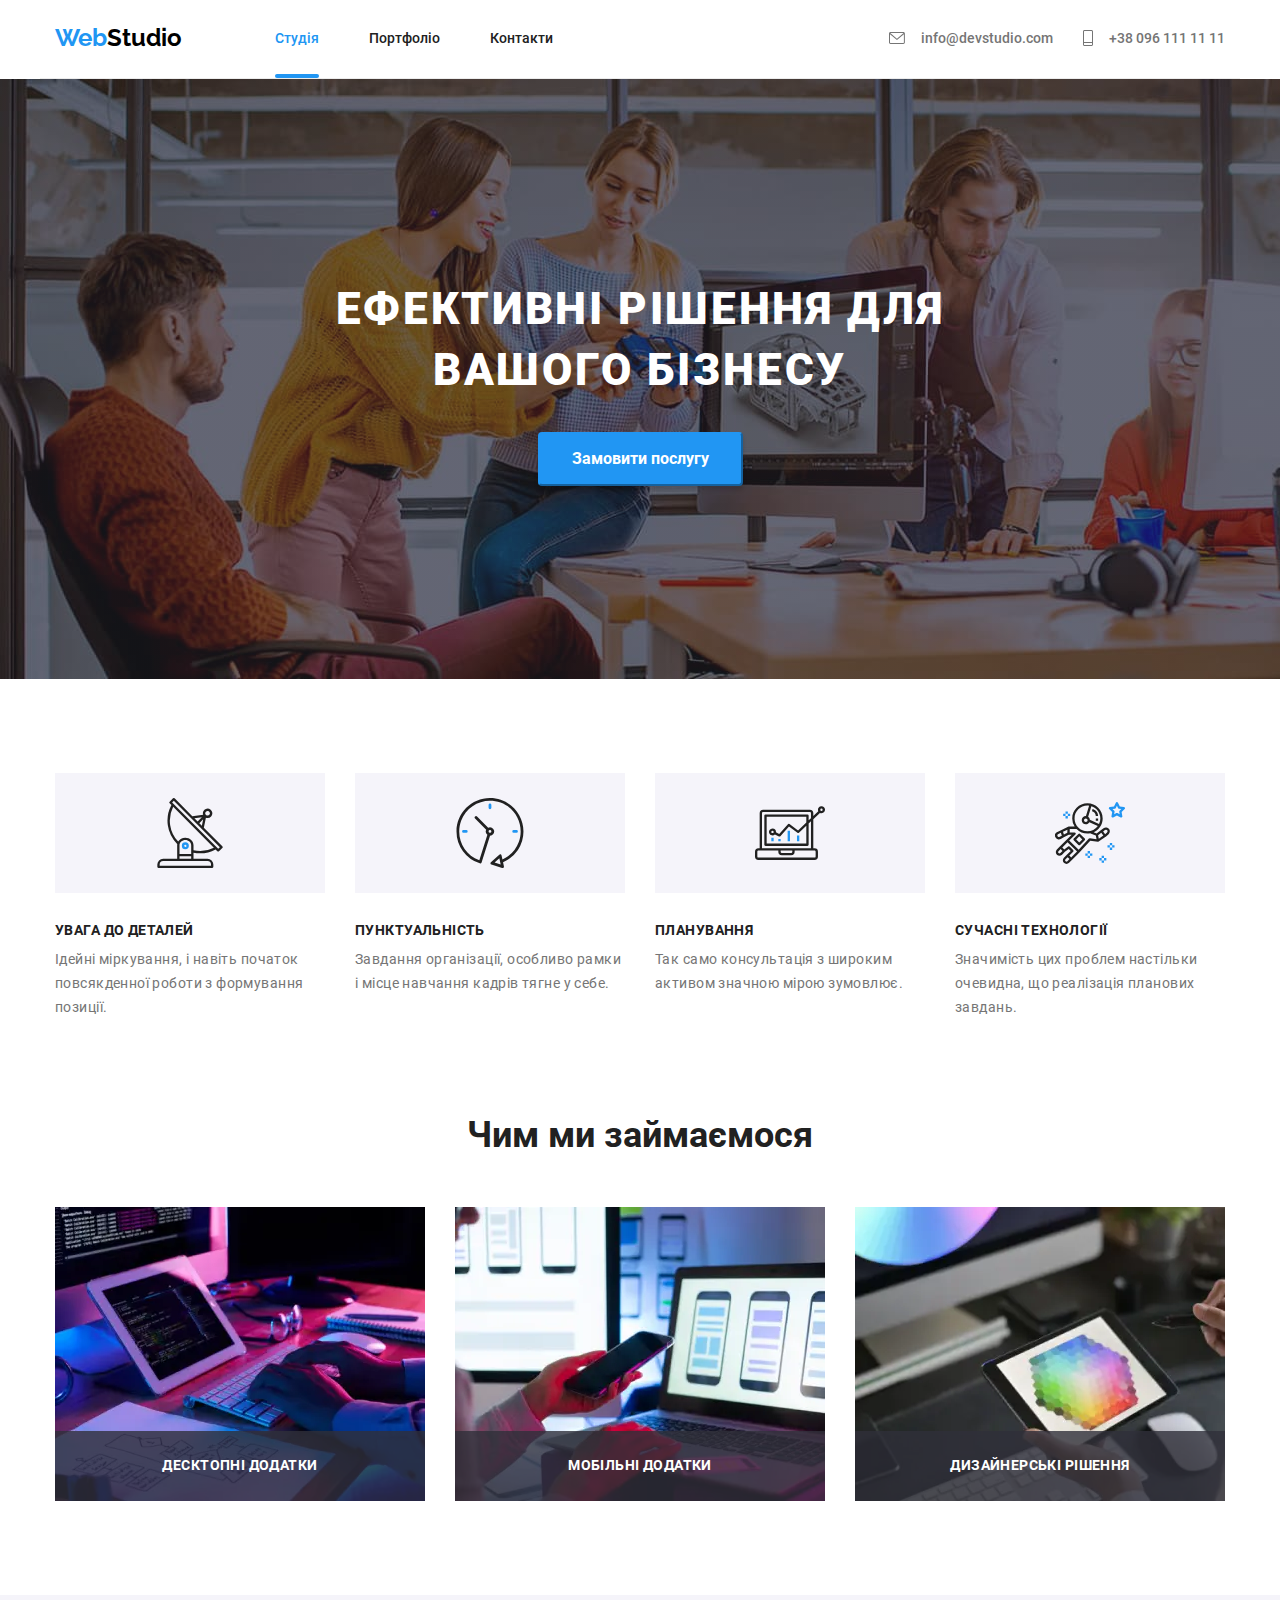
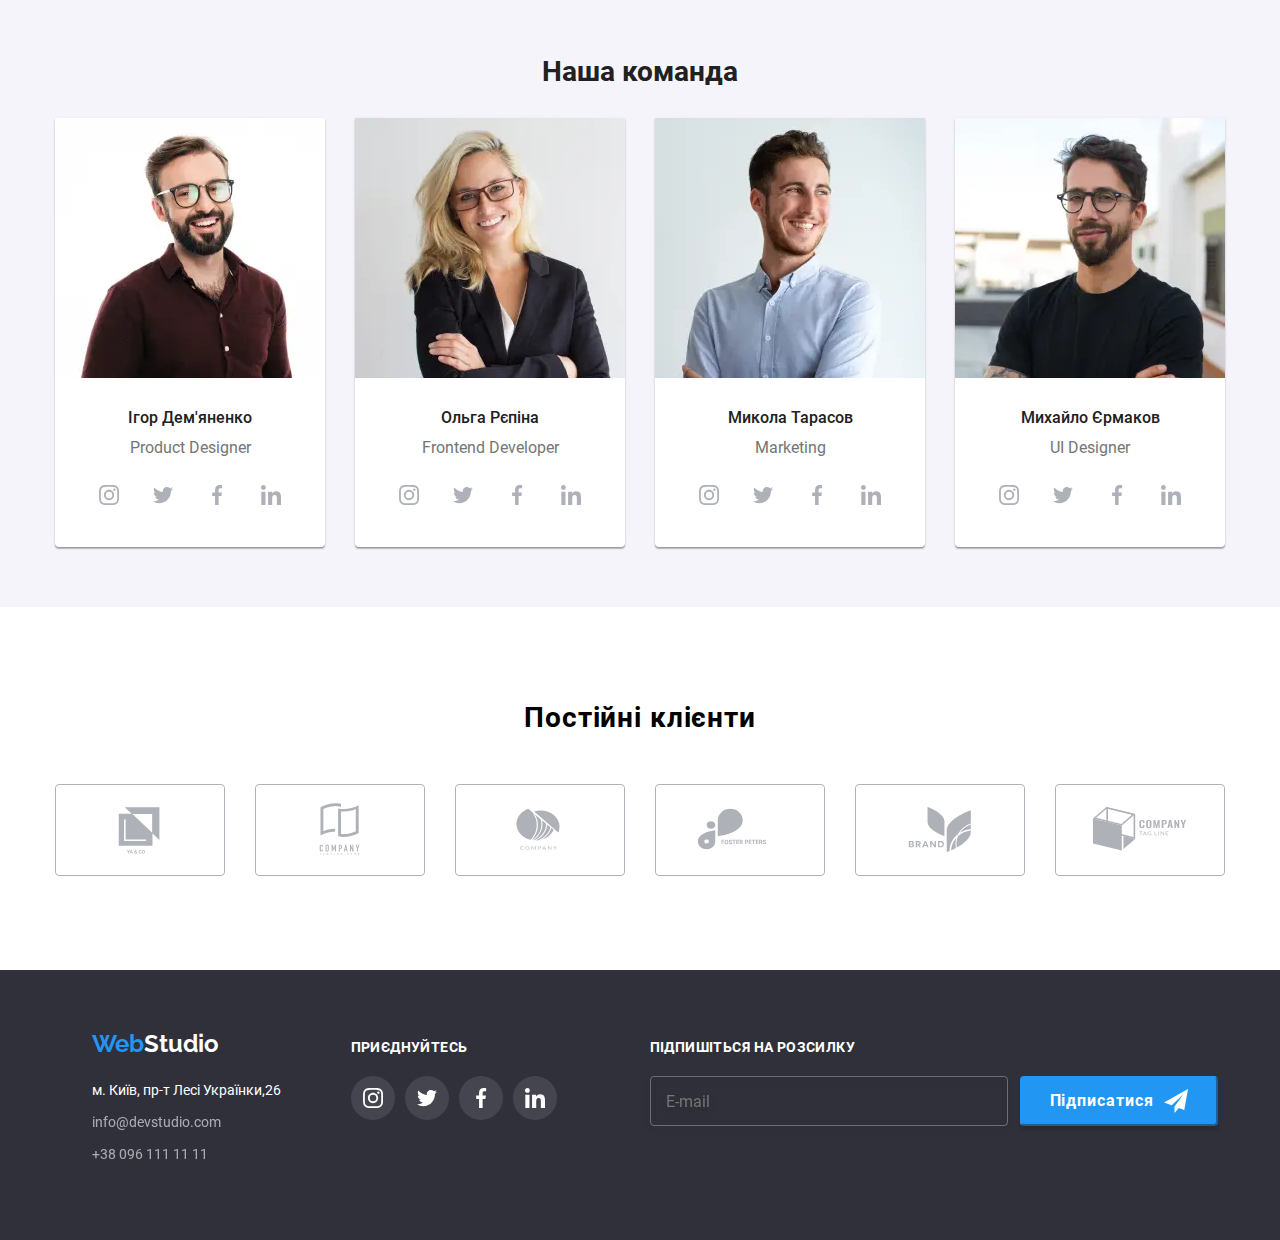
==== commit 1e0f624c: "Final v1.3" ====
--- a/index.html
+++ b/index.html
@@ -32,23 +32,23 @@
       <use href="./images/SVG/symbol-defs.svg#icon-phone"></use>
     </svg>+38 096 111 11 11</a></li>
     </ul>
-    <button type="button" class="navigation__button" js-open-menu aria-expanded="false"
+    <button type="button" class="navigation__button js-open-menu" aria-expanded="false"
           aria-controls="mobile-menu">
     <svg class="navigation__logo" width="40px" height="40px">
       <use href="./images/SVG/symbol-defs.svg#icon-burger"></use>
     </svg>
   </button>
   </div>
-  <div class="navigation__mobile-menu" js-menu-container id="mobile-menu">
+  <div class="navigation__mobile-menu js-menu-container" id="mobile-menu">
     <div class="navigation__block-mob">
-    <button type="button" class="navigation__button-close" js-close-menu>
+    <button type="button" class="navigation__button-close js-close-menu">
       <svg width="40px" height="40px">
         <use href="./images/SVG/symbol-defs.svg#icon-close">
         </use>
       </svg>
     </button>
     <ul class="navigation__list-nav">
-      <li class="navigation__list-links"> <a href="./index.html" class="navigation__link-mob">Студія</a></li>
+      <li class="navigation__list-links"> <a href="./index.html" class="navigation__link-mob navigation__link-mob_link_accent">Студія</a></li>
       <li class="navigation__list-links"> <a href="./portfolio.html" class="navigation__link-mob">Портфоліо</a></li>
       <li class="navigation__list-links"> <a href="" class="navigation__link-mob">Контакти</a></li>
     </ul>
@@ -62,16 +62,16 @@
     </ul>
     <ul class="navigation__list-social">
       <li class="navigation__social-links">
-        <a href="" class="navigation__link-social">Instagram</a>
+        <a href="https://www.instagram.com/" class="navigation__link-social">Instagram</a>
       </li>
       <li class="navigation__social-links">
-        <a href="" class="navigation__link-social">Twitter</a>
+        <a href="https://twitter.com/" class="navigation__link-social">Twitter</a>
       </li>
       <li class="navigation__social-links">
-        <a href="" class="navigation__link-social">Facebook</a>
+        <a href="https://www.facebook.com/" class="navigation__link-social">Facebook</a>
       </li>
       <li class="navigation__social-links">
-        <a href="" class="navigation__link-social">LinkedIn</a>
+        <a href="https://www.linkedin.com/" class="navigation__link-social">LinkedIn</a>
       </li>
     </ul>
   </div>
@@ -132,21 +132,21 @@
     <ul class="examples__list">
     <li class="examples__element">
       <picture>
-        <source srcset="./images/about/about_1.webp 1x, ./images/about/about_1@2x.webp 2x">
+        <source srcset="./images/about/about_1.webp 1x, ./images/about/about_1@2x.webp 2x" media="(min-width: 1200px)">
       <img srcset="./images/about/about_1@2x.jpg 2x" src="./images/about/about_1.jpg" alt="Розробка" width="370" height="294">
     </picture>
     <p class="examples__description">Десктопні додатки</p>
   </li>
     <li class="examples__element">
       <picture>
-        <source srcset="./images/about/about_2.webp 1x, ./images/about/about_2@2x.webp 2x">
+        <source srcset="./images/about/about_2.webp 1x, ./images/about/about_2@2x.webp 2x" media="(min-width: 1200px)">
       <img srcset="./images/about/about_2@2x.jpg 2x" src="./images/about/about_2.jpg" alt="Тестування" width="370" height="294">
       </picture>
       <p class="examples__description">Мобільні додатки</p>
 </li>
     <li class="examples__element">
       <picture>
-        <source srcset="./images/about/about_3.webp 1x, ./images/about/about_3@2x.webp 2x">
+        <source srcset="./images/about/about_3.webp 1x, ./images/about/about_3@2x.webp 2x" media="(min-width: 1200px)">
       <img srcset="./images/about/about_3@2x.jpg 2x" src="./images/about/about_3.jpg" alt="Дизайн" width="370" height="294">
       </picture>
       <p class="examples__description">Дизайнерські рішення</p>
--- a/css/main.min.css
+++ b/css/main.min.css
@@ -1 +1 @@
-@import"./utils/_fonts.css";:root{--logo-span: #000000;--buttons-links: #2196F3;--title-color: #212121;--txt-about: #757575;--adress-color: #FFFFFF;--buttons-bg: #F5F4FA;--background-color: #2F303A;--link-active: red;--border-color: #EEEEEE;--border-header-color: #ECECEC;--bg-main: #C4C4C4;--clients-border: #AFB1B8;--color-blue-two: #188CE8}@font-face{font-family:"Raleway";font-style:normal;font-weight:700;src:local("Raleway"),url("../fonts/raleway700/raleway-v28-latin_cyrillic-700.woff2") format("woff2"),url("../fonts/raleway700/raleway-v28-latin_cyrillic-700.woff") format("woff")}@font-face{font-family:"Roboto";font-style:normal;font-weight:400;src:local("Roboto"),url("../fonts/roboto400/roboto-v30-latin_cyrillic-regular.woff2") format("woff2"),url("../fonts/roboto400/roboto-v30-latin_cyrillic-regular.woff") format("woff")}@font-face{font-family:"Roboto";font-style:normal;font-weight:500;src:local("Roboto"),url("../fonts/roboto500/roboto-v30-latin_cyrillic-500.woff2") format("woff2"),url("../fonts/roboto500/roboto-v30-latin_cyrillic-500.woff") format("woff")}@font-face{font-family:"Roboto";font-style:normal;font-weight:700;src:local("Roboto"),url("../fonts/roboto700/roboto-v30-latin_cyrillic-700.woff2") format("woff2"),url("../fonts/roboto700/roboto-v30-latin_cyrillic-700.woff") format("woff")}@font-face{font-family:"Roboto";font-style:normal;font-weight:900;src:local("Roboto"),url("../fonts/roboto900/roboto-v30-latin_cyrillic-900.woff2") format("woff2"),url("../fonts/roboto900/roboto-v30-latin_cyrillic-900.woff") format("woff")}.backdrop__is-hidden{visibility:hidden;opacity:0;pointer-events:none}body{font-family:Roboto,sans-serif;color:var(--logo-span)}h1,h2,h3,h4,p{margin-top:0;margin-bottom:0}img{display:block;max-width:100%;height:auto}button,a{cursor:pointer}li{list-style-type:none}a{text-decoration:none}ul,ol{margin-top:0;margin-bottom:0;padding-left:0}.container{width:100%;padding-left:15px;padding-right:15px}@media screen and (min-width: 480px){.container{width:480px;margin-left:auto;margin-right:auto}}@media screen and (min-width: 768px){.container{width:768px;margin-left:auto;margin-right:auto}}@media screen and (min-width: 1200px){.container{width:1200px;margin-left:auto;margin-right:auto}}.button{display:flex;align-items:center;justify-content:center;font-weight:700;font-size:16px;line-height:1.9;color:var(--adress-color);border-radius:4px;padding-top:10px;padding-bottom:10px;padding-left:32px;padding-right:32px;border-color:var(--buttons-links);background-color:var(--buttons-links);box-shadow:0px 4px 4px rgba(0,0,0,.15)}.logo{font-family:Raleway,sans-serif;font-weight:700;font-size:24px;line-height:1.2;color:var(--buttons-links)}.backdrop{position:fixed;top:0;left:0;width:100%;height:100%;background-color:rgba(0,0,0,.2);z-index:100;transition:opacity 250ms cubic-bezier(0.4, 0, 0.2, 1),visibility 250ms cubic-bezier(0.4, 0, 0.2, 1)}.modal{padding:40px;position:absolute;top:50%;left:50%;transform:translate(-50%, -50%);width:528px;background-color:var(--adress-color);box-shadow:0px 1px 3px rgba(0,0,0,.12),0px 1px 1px rgba(0,0,0,.14),0px 2px 1px rgba(0,0,0,.2);border-radius:4px}@media screen and (min-width: 480px){.modal{width:450px;margin-left:auto;margin-right:auto}}@media screen and (min-width: 1200px){.modal{width:528px;margin-left:auto;margin-right:auto}}.modal__btn-close{display:flex;align-items:center;justify-content:center;position:absolute;top:8px;right:8px;width:30px;height:30px;background-color:var(--adress-color);border:1px solid rgba(0,0,0,.1);border-radius:50%;transition:fill 250ms cubic-bezier(0.4, 0, 0.2, 1)}.modal__title{margin-bottom:12px;font-weight:700;font-size:20px;line-height:1.5;text-align:center;letter-spacing:.03em;color:var(--title-color)}.modal__form{display:flex;flex-direction:column;text-align:center}.modal__btn-close:hover{fill:var(--buttons-links)}.modal__span{display:block;text-align:left;margin-bottom:4px;font-size:12px;line-height:1.2;letter-spacing:.01em;color:var(--txt-about)}.modal__input{outline:none;width:100%;height:40px;padding-left:42px;border:1px solid rgba(33,33,33,.2);border-radius:4px;transition:border-color 250ms cubic-bezier(0.4, 0, 0.2, 1)}.modal__textarea{margin-bottom:20px;outline:none;width:100%;height:120px;border:1px solid rgba(33,33,33,.2);border-radius:4px;padding:12px 16px;resize:none;transition:border 250ms cubic-bezier(0.4, 0, 0.2, 1),border-radius 250ms cubic-bezier(0.4, 0, 0.2, 1)}.modal__textarea::placeholder{font-size:12px;line-height:1.2;letter-spacing:.01em;color:rgba(117,117,117,.5)}.modal__textarea:focus{border-color:var(--buttons-links)}.modal__svg{position:relative;margin-bottom:10px}.modal__svg-img{position:absolute;top:50%;left:12px;transform:translateY(-50%);fill:var(--title-color);transition:fill 250ms cubic-bezier(0.4, 0, 0.2, 1)}.modal__input-checkbox{appearance:none}.modal__link{text-decoration:underline;font-size:12px;line-height:1.2;letter-spacing:.03em;color:var(--buttons-links)}.modal__label_checkbox{display:flex;align-items:center;justify-content:center;margin-bottom:0}.modal__span-checkbox{font-size:12px;line-height:1.2;letter-spacing:.03em;color:var(--txt-about)}.modal__button_send{padding-left:52px;padding-right:52px;margin:auto;margin-top:30px;width:200px;height:50px;letter-spacing:.06em;transition:background-color 250ms cubic-bezier(0.4, 0, 0.2, 1)}.modal__button:hover{background-color:var(--color-blue-two)}.modal__input:focus{border:1px solid var(--buttons-links);border-radius:4px}.modal__input:focus+.modal__svg-img{fill:var(--buttons-links)}.modal__svg-border{cursor:pointer;margin-right:9px}.modal__svg-focus{display:none;cursor:pointer;margin-right:9px}.modal__input-checkbox:checked+.modal__svg-border{display:none}.modal__input-checkbox:checked~.modal__svg-focus{display:inline-block}@media screen and (min-width: 768px){.backdrop{width:100%;margin-left:auto;margin-right:auto}}@media screen and (min-width: 1200px){.backdrop{width:100%}.modal__span-checkbox{font-size:14px;line-height:1.7;letter-spacing:.03em}.modal__link{font-size:14px;line-height:1.7;letter-spacing:.03em}}.header{border-bottom:1px solid var(--border-header-color)}.container__flex{display:flex;align-items:center;justify-content:space-between;width:100%;padding:10px 15px}.logo_dark{color:var(--logo-span)}.site-nav,.auth-nav{display:none}.navigation__button{background-color:var(--adress-color);border:none}.navigation__button-close{position:absolute;right:15px;top:10px;border:none;background-color:var(--adress-color);transition:fill 250ms cubic-bezier(0.4, 0, 0.2, 1)}.navigation__button-close:hover :focus{fill:var(--buttons-links)}.navigation__mobile-menu{background-color:var(--adress-color);position:fixed;top:0;padding:48px;left:0;padding-right:83px;padding-left:40px;z-index:99;width:100vw;height:100vh;opacity:0;visibility:hidden;pointer-events:none}.navigation__link-mob{font-weight:500;font-size:40px;line-height:1.2;letter-spacing:.02em;color:var(--title-color);transition:color 250ms cubic-bezier(0.4, 0, 0.2, 1)}.navigation__link-mob:hover,.navigation :focus{color:var(--buttons-links)}.navigation__list-links:not(:last-child){margin-bottom:34px}.navigation__list-nav{margin-bottom:302px}.navigation__list-adress_phone{font-weight:500;font-size:34px;line-height:1.2;letter-spacing:.02em;color:var(--buttons-links)}.navigation__contacts-mob{margin-bottom:32px}.navigation__contacts-list{padding-bottom:32px}.navigation__list-adress_mail{font-weight:500;font-size:24px;line-height:1.2;letter-spacing:.02em;color:var(--txt-about)}.navigation__link-social{font-weight:500;font-size:18px;line-height:22px;letter-spacing:.02em;color:var(--buttons-links)}.navigation__list-social{display:flex}.navigation__social-links:not(:last-child){border-right:1px solid rgba(33,33,33,.2);padding-right:10px}.navigation__social-links:not(:first-child){padding-left:10px}@media screen and (min-width: 480px){.container__flex{width:480px;margin-left:auto;margin-right:auto}.navigation__mobile-menu{width:100vw;margin-left:auto;margin-right:auto}.header{width:480px;margin-left:auto;margin-right:auto}}@media screen and (min-width: 768px){.container__flex{width:768px;margin-left:auto;margin-right:auto;padding:21px 15px}.header{width:768px;margin-left:auto;margin-right:auto}.navigation__button{display:none}.navigation__contacts-mob:not(:last-child){margin-bottom:10px}.site-nav,.auth-nav{display:block}.site-nav{display:flex;align-items:center;margin-left:88px;gap:50px}.site-nav__link{font-weight:500;font-size:14px;line-height:1.2;color:var(--title-color);transition:color 250ms cubic-bezier(0.4, 0, 0.2, 1)}.site-nav__link:hover,.site-nav :focus{color:var(--buttons-links)}.site-nav__link{position:relative}.site-nav__link_accent::after{content:"";display:block;width:100%;height:4px;background-color:var(--buttons-links);border-radius:2px;position:absolute;bottom:-36px}.site-nav__link_accent{color:var(--buttons-links)}.auth-nav__link:hover,.auth-nav :focus{color:var(--buttons-links);fill:var(--buttons-links)}.auth-nav__link{font-weight:500;font-size:14px;line-height:1.2;color:var(--txt-about);transition:color 250ms cubic-bezier(0.4, 0, 0.2, 1),fill 250ms cubic-bezier(0.4, 0, 0.2, 1);gap:8px;display:flex;align-items:center}.auth-nav__mail{margin-bottom:10px}.auth-nav__icon{margin-right:8px;fill:currentColor}.navigation{display:flex;align-items:center}}@media screen and (min-width: 1200px){.container__flex{width:1200px;padding-top:24px;padding-bottom:25px;margin-left:auto;margin-right:auto}.logo__header{margin-right:93px}.header{width:1200px;margin-left:auto;margin-right:auto}.site-nav{margin-left:0;margin-right:315px}.site-nav__link{position:relative}.site-nav__link_accent::after{content:"";display:block;width:100%;height:4px;background-color:var(--buttons-links);border-radius:2px;position:absolute;bottom:-32px}.auth-nav{display:flex;align-items:center;gap:30px}.auth-nav__link:hover,.auth-nav :focus{color:var(--buttons-links);fill:var(--buttons-links)}.auth-nav__mail{margin-bottom:0}.auth-nav__icon{gap:30px}}.is-open{opacity:1;visibility:visible;pointer-events:auto}.main{background-image:linear-gradient(rgba(47, 48, 58, 0.4), rgba(47, 48, 58, 0.4)),url(../images/about/header_img.jpg);height:400px;padding:118px 60px;background-color:var(--bg-main);background-repeat:no-repeat;background-size:cover}.main__title{margin-bottom:30px;text-transform:uppercase;text-align:center;font-weight:900;font-size:26px;letter-spacing:.06em;line-height:1.6;color:var(--adress-color)}.button_main{margin:0 auto}@media screen and (min-width: 480px){.main{width:480px;margin-left:auto;margin-right:auto}}@media(min-device-pixel-ratio: 2),(min-resolution: 192dpi),(min-resolution: 2dppx){.main{background-image:url(../images/about/header_img@2x.jpg)}}@media screen and (min-width: 768px){.main{width:768px;margin-left:auto;margin-right:auto;padding:118px 204px}.main{background-image:linear-gradient(rgba(47, 48, 58, 0.4), rgba(47, 48, 58, 0.4)),url(../images/about/header_tab.jpg)}}@media screen and (min-device-pixel-ratio: 2)and (min-width: 768px),screen and (min-resolution: 192dpi),screen and (min-resolution: 2dppx)and (min-width: 768px){.main{background-image:url(../images/about/header_tab@2x.jpg)}}@media screen and (min-width: 1200px){.main{width:100%;height:600px;margin-left:auto;margin-right:auto;padding:280px 482px;max-width:1600px;background-image:linear-gradient(rgba(47, 48, 58, 0.4), rgba(47, 48, 58, 0.4)),url(../images/about/header_desk.jpg)}.main__position{padding-bottom:200px;padding-top:200px}.main__container{display:flex;flex-direction:column;align-items:center;text-align:center}.main__title{width:696px;margin-bottom:30px;text-transform:uppercase;font-weight:900;font-size:44px;letter-spacing:.06em;line-height:1.4}}@media screen and (min-device-pixel-ratio: 2)and (min-width: 1200px),screen and (min-resolution: 192dpi)and (min-width: 1200px),screen and (min-resolution: 2dppx)and (min-width: 1200px){.main{background-image:url(../images/about/header_desk@2x.jpg)}}.about-us{width:100%;padding-top:60px;padding-bottom:60px}.about-us__block{height:120px;display:flex;align-items:center;justify-content:center;margin-bottom:30px;background-color:var(--buttons-bg)}.about-us__title{font-weight:700;font-size:14px;line-height:1.1;color:var(--title-color);letter-spacing:.03em;text-align:center;margin-bottom:10px}.about-us__description{font-size:14px;line-height:1.7;color:var(--txt-about);letter-spacing:.03em;margin-bottom:30px}@media screen and (min-width: 480px){.about-us{width:480px;margin-left:auto;margin-right:auto}}@media screen and (min-width: 768px){.about-us{width:768px;margin-left:auto;margin-right:auto}.about-us__list{display:flex;flex-wrap:wrap;gap:30px}.about-us__element{width:354px}}@media screen and (min-width: 1200px){.about-us{width:1200px;margin-left:auto;margin-right:auto;padding-bottom:0}.about-us__position{padding-top:94px}.about-us__block{width:270px;height:120px;margin-bottom:30px}.about-us__element{width:270px}.about-us__title{text-align:start}.about-us__description{margin-bottom:0px}}.examples{display:none}@media screen and (min-width: 1200px){.examples{display:block}.examples__position{padding-top:94px;padding-bottom:94px}.examples__list{display:flex;justify-content:center}.examples__title{font-weight:700;font-size:36px;line-height:1.2;color:var(--title-color);margin-bottom:50px}.examples__element{position:relative}.examples__element:not(:last-child){margin-right:30px}.examples__description{display:flex;align-items:center;justify-content:center;position:absolute;bottom:0;width:100%;height:70px;background-color:rgba(47,48,58,.8);font-weight:700;font-size:14px;line-height:1.1;text-align:center;letter-spacing:.03em;text-transform:uppercase;color:var(--adress-color)}.container__position_xmpls{display:flex;flex-direction:column;text-align:center}}.our-team{background-color:var(--buttons-bg);padding-top:60px;padding-bottom:60px}.our-team__title{font-weight:700;font-size:28px;line-height:1.2;color:var(--title-color);margin-bottom:30px;text-align:center}.our-team__names{font-weight:500;font-size:16px;line-height:1.2;color:var(--title-color);margin-top:30px;margin-bottom:10px;text-align:center}.our-team__position{font-size:16px;line-height:1.2;color:var(--txt-about);margin-bottom:16px;text-align:center}.our-team__logo{display:flex;gap:10px;margin-bottom:24px;justify-content:center}.our-team__link{display:flex;align-items:center;justify-content:center;margin-bottom:24px;fill:var(--clients-border);width:44px;height:44px;border-radius:50%;transition:background-color 250ms cubic-bezier(0.4, 0, 0.2, 1)}.our-team__link:hover,.our-team :focus{fill:var(--adress-color);background-color:var(--buttons-links)}.our-team__list{background-color:var(--adress-color);box-shadow:0px 1px 3px rgba(0,0,0,.12),0px 1px 1px rgba(0,0,0,.14),0px 2px 1px rgba(0,0,0,.2);border-radius:0px 0px 4px 4px}@media screen and (min-width: 480px){.our-team{width:100%;margin-left:auto;margin-right:auto}.container__position_ourt{width:480px;margin-left:auto;margin-right:auto}}@media screen and (min-width: 768px){.our-team{width:100%;margin-left:auto;margin-right:auto}.our-team__members{display:flex;flex-wrap:wrap;gap:30px}.our-team__list{width:354px}.container__position_ourt{width:768px;margin-left:auto;margin-right:auto}}@media screen and (min-width: 1200px){.our-team{width:100%;margin-left:auto;margin-right:auto}.our-team__logo{margin-bottom:30px}.our-team__list{width:270px}.container__position_ourt{width:1200px;margin-left:auto;margin-right:auto}}.our-clients{padding-top:60px;padding-bottom:30px}.our-clients__title{margin-bottom:50px;font-weight:700;font-size:28px;line-height:1.2;letter-spacing:.03em;text-align:center}.our-clients__list{display:flex;justify-content:center;flex-wrap:wrap;gap:30px}.our-clients__link{width:210px;height:92px;display:flex;align-items:center;justify-content:center;border:1px solid var(--clients-border);border-radius:4px;fill:#afb1b8;transition:fill 250ms cubic-bezier(0.4, 0, 0.2, 1),border-color 250ms cubic-bezier(0.4, 0, 0.2, 1);margin-left:0}.our-clients__link:hover,.our-clients :focus{fill:var(--buttons-links);border-color:var(--buttons-links)}.our-clients__example{width:210px}@media screen and (min-width: 480px){.our-clients__container{width:480px;margin-left:auto;margin-right:auto}}@media screen and (min-width: 768px){.our-clients__container{width:768px;margin-left:auto;margin-right:auto}.our-clients{padding-bottom:60px}}@media screen and (min-width: 1200px){.our-clients__container{width:1200px;margin-left:auto;margin-right:auto}.our-clients{padding-top:94px;padding-bottom:94px}.our-clients__link{width:170px;height:92px;display:flex;align-items:center;justify-content:center;border:1px solid var(--clients-border);border-radius:4px;fill:#afb1b8;transition:fill 250ms cubic-bezier(0.4, 0, 0.2, 1),border-color 250ms cubic-bezier(0.4, 0, 0.2, 1)}.our-clients__example{width:170px}}.footer{background-color:var(--background-color)}.footer__position{padding-top:60px;padding-bottom:60px}.footer__list{text-align:center}.footer__list_adress{font-style:normal;font-size:14px;line-height:1.7;color:var(--adress-color);transition:color 250ms cubic-bezier(0.4, 0, 0.2, 1)}.footer__list_adress-contacts{text-align:center;font-size:14px;line-height:1.7;color:var(--adress-color);opacity:60%}.footer__list_adress:hover,.footer :focus{color:var(--buttons-links)}.footer__list_links:not(:last-child){margin-bottom:8px}.logo_light{color:var(--adress-color)}.logo__footer{display:flex;justify-content:center;margin-bottom:20px}.invite{margin-top:60px}.invite__title{text-align:center;font-weight:700;font-size:14px;line-height:1.2;letter-spacing:.03em;text-transform:uppercase;color:var(--adress-color);margin-bottom:20px}.invite__list{padding-bottom:0;display:flex;gap:10px;justify-content:center;margin-bottom:60px}.invite__link{display:flex;align-items:center;justify-content:center;width:44px;height:44px;border-radius:50%;background:rgba(255,255,255,.1);fill:var(--adress-color);transition:background-color 250ms cubic-bezier(0.4, 0, 0.2, 1)}.invite__link:hover,.invite :focus{background-color:var(--buttons-links)}.invite-button__text{display:block;text-align:center;margin-bottom:20px;font-weight:700;font-size:14px;line-height:1.2;letter-spacing:.03em;text-transform:uppercase;color:var(--adress-color)}.invite-button__input{width:100%;height:50px;border:1px solid rgba(255,255,255,.3);filter:drop-shadow(0px 4px 4px rgba(0, 0, 0, 0.15));border-radius:4px;outline:none;background-color:rgba(0,0,0,0);padding:15px;margin-bottom:20px;color:var(--adress-color)}.invite-button__footer{margin:0 auto;width:200px;height:50px;letter-spacing:.06em;padding:0 28px;gap:10px}@media screen and (min-width: 480px){.invite-button{width:450px;margin-left:auto;margin-right:auto}}@media screen and (min-width: 768px){.container__position_foo{display:flex;justify-content:center;align-items:baseline;flex-wrap:wrap;padding-right:89px;padding-left:76px}.invite__position{margin-top:0}.footer__contacts{margin-right:165px}.invite-button{margin-top:60px}}@media screen and (min-width: 1200px){.footer__position{width:100%}.footer__contacts{margin-right:70px}.footer__list{display:flex;flex-direction:column;text-align:start}.footer__contacts{display:flex;flex-direction:column;align-items:start}.footer .container__position_foo{width:1200px;margin-left:auto;margin-right:auto;padding-left:0}.footer .invite{margin-right:93px;display:flex;flex-direction:column;align-items:flex-start}.invite-button{display:flex;align-items:flex-end;margin-top:0}.invite-button__input{margin:0;margin-right:12px;width:358px;height:50px;border:1px solid rgba(255,255,255,.3);filter:drop-shadow(0px 4px 4px rgba(0, 0, 0, 0.15));border-radius:4px;outline:none;background-color:rgba(0,0,0,0);color:var(--adress-color)}.invite-button__text{text-align:start}}.buttons{padding-top:60px;padding-bottom:60px}.buttons__description{display:flex;flex-wrap:wrap;margin-bottom:25px}.buttons__description-buttons:hover,.buttons :focus{box-shadow:0px 3px 1px rgba(0,0,0,.1),0px 1px 2px rgba(0,0,0,.08),0px 2px 2px rgba(0,0,0,.12);background-color:var(--buttons-links);color:var(--adress-color)}.buttons__description-buttons{font-weight:500;font-size:16px;line-height:1.6;color:var(--title-color);border-radius:4px;border:none;transition:box-shadow 250ms cubic-bezier(0.4, 0, 0.2, 1),color 250ms cubic-bezier(0.4, 0, 0.2, 1),background-color 250ms cubic-bezier(0.4, 0, 0.2, 1);padding-top:6px;padding-bottom:6px}.buttons__description-buttons:first-child{padding-right:25px;padding-left:25px}.buttons__title{display:none}.buttons__list:not(:last-child){margin-right:8px}.buttons__list{margin-bottom:15px}@media screen and (min-width: 768px){.buttons__container{width:768px;margin-left:auto;margin-right:auto;justify-content:center}.buttons__description{justify-content:center;padding-bottom:30px}.buttons__description-buttons{margin-bottom:0}}@media screen and (min-width: 1200px){.buttons__container{width:1200px;margin-left:auto;margin-right:auto}.buttons__description{padding-bottom:0;margin-bottom:50px}.buttons__position{padding-bottom:94px}}.our-projects__block{border-bottom:1px solid var(--border-color);border-left:1px solid var(--border-color);border-right:1px solid var(--border-color);padding-left:24px;padding-right:24px;padding-bottom:20px;padding-top:20px}.our-projects__link{display:block;transition:box-shadow 250ms cubic-bezier(0.4, 0, 0.2, 1)}.our-projects__link:hover,.our-projects :focus{box-shadow:0px 1px 1px rgba(0,0,0,.12),0px 4px 4px rgba(0,0,0,.06),1px 4px 6px rgba(0,0,0,.16)}.our-projects__list{margin-bottom:30px}.our-projects__title{font-weight:700;font-size:18px;line-height:2;margin-bottom:4px;color:var(--title-color)}.our-projects__description{font-size:16px;line-height:1.9;color:var(--txt-about)}.our-projects__img{position:relative;overflow:hidden}.our-projects__about{position:absolute;top:0;left:0;width:100%;height:100%;transform:translateY(101%);transition:transform 250ms cubic-bezier(0.4, 0, 0.2, 1);font-size:18px;line-height:1.6;letter-spacing:.03em;color:var(--adress-color);background-color:rgba(33,150,243,.9);padding-top:63px;padding-bottom:63px;padding-left:24px;padding-right:24px}.our-projects__link:hover .our-projects__about{transform:translateY(0%)}@media screen and (min-width: 768px){.our-projects{width:768px;margin-left:auto;margin-right:auto;display:flex;flex-wrap:wrap;gap:30px}.our-projects__list{width:354px;margin-bottom:0}.our-projects__about{width:100%;padding-top:49px;padding-bottom:77px}}@media screen and (min-width: 1200px){.our-projects{width:1200px;margin-left:auto;margin-right:auto}}/*# sourceMappingURL=main.min.css.map */+@import"./utils/_fonts.css";:root{--logo-span: #000000;--buttons-links: #2196F3;--title-color: #212121;--txt-about: #757575;--adress-color: #FFFFFF;--buttons-bg: #F5F4FA;--background-color: #2F303A;--link-active: red;--border-color: #EEEEEE;--border-header-color: #ECECEC;--bg-main: #C4C4C4;--clients-border: #AFB1B8;--color-blue-two: #188CE8}@font-face{font-family:"Raleway";font-style:normal;font-weight:700;src:local("Raleway"),url("../fonts/raleway700/raleway-v28-latin_cyrillic-700.woff2") format("woff2"),url("../fonts/raleway700/raleway-v28-latin_cyrillic-700.woff") format("woff")}@font-face{font-family:"Roboto";font-style:normal;font-weight:400;src:local("Roboto"),url("../fonts/roboto400/roboto-v30-latin_cyrillic-regular.woff2") format("woff2"),url("../fonts/roboto400/roboto-v30-latin_cyrillic-regular.woff") format("woff")}@font-face{font-family:"Roboto";font-style:normal;font-weight:500;src:local("Roboto"),url("../fonts/roboto500/roboto-v30-latin_cyrillic-500.woff2") format("woff2"),url("../fonts/roboto500/roboto-v30-latin_cyrillic-500.woff") format("woff")}@font-face{font-family:"Roboto";font-style:normal;font-weight:700;src:local("Roboto"),url("../fonts/roboto700/roboto-v30-latin_cyrillic-700.woff2") format("woff2"),url("../fonts/roboto700/roboto-v30-latin_cyrillic-700.woff") format("woff")}@font-face{font-family:"Roboto";font-style:normal;font-weight:900;src:local("Roboto"),url("../fonts/roboto900/roboto-v30-latin_cyrillic-900.woff2") format("woff2"),url("../fonts/roboto900/roboto-v30-latin_cyrillic-900.woff") format("woff")}.backdrop__is-hidden{visibility:hidden;opacity:0;pointer-events:none}body{font-family:Roboto,sans-serif;color:var(--logo-span)}h1,h2,h3,h4,p{margin-top:0;margin-bottom:0}img{display:block;max-width:100%;height:auto}button,a{cursor:pointer}li{list-style-type:none}a{text-decoration:none}ul,ol{margin-top:0;margin-bottom:0;padding-left:0}.container{width:100%;padding-left:15px;padding-right:15px}@media screen and (min-width: 480px){.container{width:480px;margin-left:auto;margin-right:auto}}@media screen and (min-width: 768px){.container{width:768px;margin-left:auto;margin-right:auto}}@media screen and (min-width: 1200px){.container{width:1200px;margin-left:auto;margin-right:auto}}.button{display:flex;align-items:center;justify-content:center;font-weight:700;font-size:16px;line-height:1.9;color:var(--adress-color);border-radius:4px;padding-top:10px;padding-bottom:10px;padding-left:32px;padding-right:32px;border-color:var(--buttons-links);background-color:var(--buttons-links);box-shadow:0px 4px 4px rgba(0,0,0,.15)}.logo{font-family:Raleway,sans-serif;font-weight:700;font-size:24px;line-height:1.2;color:var(--buttons-links)}.backdrop{position:fixed;top:0;left:0;width:100%;height:100%;background-color:rgba(0,0,0,.2);z-index:100;transition:opacity 250ms cubic-bezier(0.4, 0, 0.2, 1),visibility 250ms cubic-bezier(0.4, 0, 0.2, 1)}.modal{padding:40px;position:absolute;top:50%;left:50%;transform:translate(-50%, -50%);width:528px;background-color:var(--adress-color);box-shadow:0px 1px 3px rgba(0,0,0,.12),0px 1px 1px rgba(0,0,0,.14),0px 2px 1px rgba(0,0,0,.2);border-radius:4px}@media screen and (min-width: 480px){.modal{width:450px;margin-left:auto;margin-right:auto}}@media screen and (min-width: 1200px){.modal{width:528px;margin-left:auto;margin-right:auto}}.modal__btn-close{display:flex;align-items:center;justify-content:center;position:absolute;top:8px;right:8px;width:30px;height:30px;background-color:var(--adress-color);border:1px solid rgba(0,0,0,.1);border-radius:50%;transition:fill 250ms cubic-bezier(0.4, 0, 0.2, 1)}.modal__title{margin-bottom:12px;font-weight:700;font-size:20px;line-height:1.5;text-align:center;letter-spacing:.03em;color:var(--title-color)}.modal__form{display:flex;flex-direction:column;text-align:center}.modal__btn-close:hover{fill:var(--buttons-links)}.modal__span{display:block;text-align:left;margin-bottom:4px;font-size:12px;line-height:1.2;letter-spacing:.01em;color:var(--txt-about)}.modal__input{outline:none;width:100%;height:40px;padding-left:42px;border:1px solid rgba(33,33,33,.2);border-radius:4px;transition:border-color 250ms cubic-bezier(0.4, 0, 0.2, 1)}.modal__textarea{margin-bottom:20px;outline:none;width:100%;height:120px;border:1px solid rgba(33,33,33,.2);border-radius:4px;padding:12px 16px;resize:none;transition:border 250ms cubic-bezier(0.4, 0, 0.2, 1),border-radius 250ms cubic-bezier(0.4, 0, 0.2, 1)}.modal__textarea::placeholder{font-size:12px;line-height:1.2;letter-spacing:.01em;color:rgba(117,117,117,.5)}.modal__textarea:focus{border-color:var(--buttons-links)}.modal__svg{position:relative;margin-bottom:10px}.modal__svg-img{position:absolute;top:50%;left:12px;transform:translateY(-50%);fill:var(--title-color);transition:fill 250ms cubic-bezier(0.4, 0, 0.2, 1)}.modal__input-checkbox{appearance:none}.modal__link{text-decoration:underline;font-size:12px;line-height:1.2;letter-spacing:.03em;color:var(--buttons-links)}.modal__label_checkbox{display:flex;align-items:center;justify-content:center;margin-bottom:0}.modal__span-checkbox{font-size:12px;line-height:1.2;letter-spacing:.03em;color:var(--txt-about)}.modal__button_send{padding-left:52px;padding-right:52px;margin:auto;margin-top:30px;width:200px;height:50px;letter-spacing:.06em;transition:background-color 250ms cubic-bezier(0.4, 0, 0.2, 1)}.modal__button:hover{background-color:var(--color-blue-two)}.modal__input:focus{border:1px solid var(--buttons-links);border-radius:4px}.modal__input:focus+.modal__svg-img{fill:var(--buttons-links)}.modal__svg-border{cursor:pointer;margin-right:9px}.modal__svg-focus{display:none;cursor:pointer;margin-right:9px}.modal__input-checkbox:checked+.modal__svg-border{display:none}.modal__input-checkbox:checked~.modal__svg-focus{display:inline-block}@media screen and (min-width: 768px){.backdrop{width:100%;margin-left:auto;margin-right:auto}}@media screen and (min-width: 1200px){.backdrop{width:100%}.modal__span-checkbox{font-size:14px;line-height:1.7;letter-spacing:.03em}.modal__link{font-size:14px;line-height:1.7;letter-spacing:.03em}}.header{border-bottom:1px solid var(--border-header-color)}.container__flex{display:flex;align-items:center;justify-content:space-between;width:100%;padding:10px 15px}.logo_dark{color:var(--logo-span)}.site-nav,.auth-nav{display:none}.navigation__button{background-color:var(--adress-color);border:none}.navigation__button-close{position:absolute;right:15px;top:10px;border:none;background-color:var(--adress-color);transition:fill 250ms cubic-bezier(0.4, 0, 0.2, 1)}.navigation__button-close:hover{fill:var(--buttons-links)}.navigation__mobile-menu{background-color:var(--adress-color);position:fixed;overflow-y:auto;top:0;padding:48px;left:0;padding-right:83px;padding-left:40px;z-index:99;width:100vw;height:100vh;opacity:0;visibility:hidden;pointer-events:none}.navigation__link-mob{font-weight:500;font-size:40px;line-height:1.2;letter-spacing:.02em;color:var(--title-color);transition:color 250ms cubic-bezier(0.4, 0, 0.2, 1)}.navigation__link-mob:hover,.navigation :focus{color:var(--buttons-links)}.navigation__list-links:not(:last-child){margin-bottom:34px}.navigation__list-nav{margin-bottom:302px}.navigation__list-adress_phone{font-weight:500;font-size:34px;line-height:1.2;letter-spacing:.02em;color:var(--buttons-links)}.navigation__contacts-mob{margin-bottom:32px}.navigation__contacts-list{padding-bottom:32px}.navigation__list-adress_mail{font-weight:500;font-size:24px;line-height:1.2;letter-spacing:.02em;color:var(--txt-about);transition:color 250ms cubic-bezier(0.4, 0, 0.2, 1)}.navigation__link-social{font-weight:500;font-size:18px;line-height:22px;letter-spacing:.02em;color:var(--buttons-links)}.navigation__list-social{display:flex}.navigation__social-links:not(:last-child){border-right:1px solid rgba(33,33,33,.2);padding-right:10px}.navigation__social-links:not(:first-child){padding-left:10px}.navigation__list-adress_mail:hover,:focus{color:var(--buttons-links)}.navigation__link-mob_link_accent{color:var(--buttons-links)}@media screen and (min-width: 480px){.container__flex{width:480px;margin-left:auto;margin-right:auto}.navigation__mobile-menu{width:100vw;margin-left:auto;margin-right:auto}.header{width:480px;margin-left:auto;margin-right:auto}}@media screen and (min-width: 768px){.container__flex{width:768px;margin-left:auto;margin-right:auto;padding:21px 15px}.header{width:768px;margin-left:auto;margin-right:auto}.navigation__button{display:none}.navigation__contacts-mob:not(:last-child){margin-bottom:10px}.site-nav,.auth-nav{display:block}.site-nav{display:flex;align-items:center;margin-left:88px;gap:50px}.site-nav__link{font-weight:500;font-size:14px;line-height:1.2;color:var(--title-color);transition:color 250ms cubic-bezier(0.4, 0, 0.2, 1)}.site-nav__link:hover,.site-nav :focus{color:var(--buttons-links)}.site-nav__link{position:relative}.site-nav__link_accent::after{content:"";display:block;width:100%;height:4px;background-color:var(--buttons-links);border-radius:2px;position:absolute;bottom:-36px}.site-nav__link_accent{color:var(--buttons-links)}.auth-nav__link:hover,.auth-nav :focus{color:var(--buttons-links);fill:var(--buttons-links)}.auth-nav__link{font-weight:500;font-size:14px;line-height:1.2;color:var(--txt-about);transition:color 250ms cubic-bezier(0.4, 0, 0.2, 1),fill 250ms cubic-bezier(0.4, 0, 0.2, 1);gap:8px;display:flex;align-items:center}.auth-nav__mail{margin-bottom:10px}.auth-nav__icon{margin-right:8px;fill:currentColor}.navigation{display:flex;align-items:center}}@media screen and (min-width: 1200px){.container__flex{width:1200px;padding-top:24px;padding-bottom:25px;margin-left:auto;margin-right:auto}.logo__header{margin-right:93px}.header{width:1200px;margin-left:auto;margin-right:auto}.site-nav{margin-left:0;margin-right:315px}.site-nav__link{position:relative}.site-nav__link_accent::after{content:"";display:block;width:100%;height:4px;background-color:var(--buttons-links);border-radius:2px;position:absolute;bottom:-32px}.auth-nav{display:flex;align-items:center;gap:30px}.auth-nav__link:hover,.auth-nav :focus{color:var(--buttons-links);fill:var(--buttons-links)}.auth-nav__mail{margin-bottom:0}.auth-nav__icon{gap:30px}}.is-open{opacity:1;visibility:visible;pointer-events:auto}.main{background-image:linear-gradient(rgba(47, 48, 58, 0.4), rgba(47, 48, 58, 0.4)),url(../images/about/header_img.jpg);height:400px;padding:118px 60px;background-color:var(--bg-main);background-repeat:no-repeat;background-size:cover}.main__title{margin-bottom:30px;text-transform:uppercase;text-align:center;font-weight:900;font-size:26px;letter-spacing:.06em;line-height:1.6;color:var(--adress-color)}.button_main{margin:0 auto}@media screen and (min-width: 480px){.main{width:480px;margin-left:auto;margin-right:auto}}@media(min-device-pixel-ratio: 2),(min-resolution: 192dpi),(min-resolution: 2dppx){.main{background-image:linear-gradient(rgba(47, 48, 58, 0.4), rgba(47, 48, 58, 0.4)),url(../images/about/header_img@2x.jpg)}}@media screen and (min-width: 768px){.main{width:768px;margin-left:auto;margin-right:auto;padding:118px 204px}.main{background-image:linear-gradient(rgba(47, 48, 58, 0.4), rgba(47, 48, 58, 0.4)),url(../images/about/header_tab.jpg)}}@media screen and (min-device-pixel-ratio: 2)and (min-width: 768px),screen and (min-resolution: 192dpi),screen and (min-resolution: 2dppx)and (min-width: 768px){.main{background-image:linear-gradient(rgba(47, 48, 58, 0.4), rgba(47, 48, 58, 0.4)),url(../images/about/header_tab@2x.jpg)}}@media screen and (min-width: 1200px){.main{width:100%;height:600px;margin-left:auto;margin-right:auto;padding:280px 482px;max-width:1600px;background-image:linear-gradient(rgba(47, 48, 58, 0.4), rgba(47, 48, 58, 0.4)),url(../images/about/header_desk.jpg)}.main__position{padding-bottom:200px;padding-top:200px}.main__container{display:flex;flex-direction:column;align-items:center;text-align:center}.main__title{width:696px;margin-bottom:30px;text-transform:uppercase;font-weight:900;font-size:44px;letter-spacing:.06em;line-height:1.4}}@media screen and (min-device-pixel-ratio: 2)and (min-width: 1200px),screen and (min-resolution: 192dpi)and (min-width: 1200px),screen and (min-resolution: 2dppx)and (min-width: 1200px){.main{background-image:linear-gradient(rgba(47, 48, 58, 0.4), rgba(47, 48, 58, 0.4)),url(../images/about/header_desk@2x.jpg)}}.about-us{width:100%;padding-top:60px;padding-bottom:60px}.about-us__block{height:120px;display:flex;align-items:center;justify-content:center;margin-bottom:30px;background-color:var(--buttons-bg)}.about-us__title{font-weight:700;font-size:14px;line-height:1.1;color:var(--title-color);letter-spacing:.03em;text-align:center;margin-bottom:10px}.about-us__description{font-size:14px;line-height:1.7;color:var(--txt-about);letter-spacing:.03em;margin-bottom:30px}@media screen and (min-width: 480px){.about-us{width:480px;margin-left:auto;margin-right:auto}}@media screen and (min-width: 768px){.about-us{width:768px;margin-left:auto;margin-right:auto}.about-us__list{display:flex;flex-wrap:wrap;gap:30px}.about-us__element{width:354px}.about-us__title{text-align:start}}@media screen and (min-width: 1200px){.about-us{width:1200px;margin-left:auto;margin-right:auto;padding-bottom:0}.about-us__position{padding-top:94px}.about-us__block{width:270px;height:120px;margin-bottom:30px}.about-us__element{width:270px}.about-us__title{text-align:start}.about-us__description{margin-bottom:0px}}.examples{display:none}@media screen and (min-width: 1200px){.examples{display:block}.examples__position{padding-top:94px;padding-bottom:94px}.examples__list{display:flex;justify-content:center}.examples__title{font-weight:700;font-size:36px;line-height:1.2;color:var(--title-color);margin-bottom:50px}.examples__element{position:relative}.examples__element:not(:last-child){margin-right:30px}.examples__description{display:flex;align-items:center;justify-content:center;position:absolute;bottom:0;width:100%;height:70px;background-color:rgba(47,48,58,.8);font-weight:700;font-size:14px;line-height:1.1;text-align:center;letter-spacing:.03em;text-transform:uppercase;color:var(--adress-color)}.container__position_xmpls{display:flex;flex-direction:column;text-align:center}}.our-team{background-color:var(--buttons-bg);padding-top:60px;padding-bottom:60px}.our-team__title{font-weight:700;font-size:28px;line-height:1.2;color:var(--title-color);margin-bottom:30px;text-align:center}.our-team__names{font-weight:500;font-size:16px;line-height:1.2;color:var(--title-color);margin-top:30px;margin-bottom:10px;text-align:center}.our-team__position{font-size:16px;line-height:1.2;color:var(--txt-about);margin-bottom:16px;text-align:center}.our-team__logo{display:flex;gap:10px;margin-bottom:24px;justify-content:center}.our-team__link{display:flex;align-items:center;justify-content:center;fill:var(--clients-border);width:44px;height:44px;border-radius:50%;transition:background-color 250ms cubic-bezier(0.4, 0, 0.2, 1)}.our-team__link:hover,.our-team :focus{fill:var(--adress-color);background-color:var(--buttons-links)}.our-team__list{background-color:var(--adress-color);box-shadow:0px 1px 3px rgba(0,0,0,.12),0px 1px 1px rgba(0,0,0,.14),0px 2px 1px rgba(0,0,0,.2);border-radius:0px 0px 4px 4px}@media screen and (min-width: 480px){.our-team{width:100%;margin-left:auto;margin-right:auto}.container__position_ourt{width:480px;margin-left:auto;margin-right:auto}}@media screen and (min-width: 768px){.our-team{width:100%;margin-left:auto;margin-right:auto}.our-team__members{display:flex;flex-wrap:wrap;gap:30px}.our-team__list{width:354px}.container__position_ourt{width:768px;margin-left:auto;margin-right:auto}}@media screen and (min-width: 1200px){.our-team{width:100%;margin-left:auto;margin-right:auto}.our-team__logo{margin-bottom:30px}.our-team__list{width:270px}.container__position_ourt{width:1200px;margin-left:auto;margin-right:auto}}.our-clients{padding-top:60px;padding-bottom:30px}.our-clients__title{margin-bottom:50px;font-weight:700;font-size:28px;line-height:1.2;letter-spacing:.03em;text-align:center}.our-clients__list{display:flex;justify-content:center;flex-wrap:wrap;gap:30px}.our-clients__link{width:210px;height:92px;display:flex;align-items:center;justify-content:center;border:1px solid var(--clients-border);border-radius:4px;fill:#afb1b8;transition:fill 250ms cubic-bezier(0.4, 0, 0.2, 1),border-color 250ms cubic-bezier(0.4, 0, 0.2, 1);margin-left:0}.our-clients__link:hover,.our-clients :focus{fill:var(--buttons-links);border-color:var(--buttons-links)}.our-clients__example{width:210px}@media screen and (min-width: 480px){.our-clients__container{width:480px;margin-left:auto;margin-right:auto}}@media screen and (min-width: 768px){.our-clients__container{width:768px;margin-left:auto;margin-right:auto}.our-clients{padding-bottom:60px}}@media screen and (min-width: 1200px){.our-clients__container{width:1200px;margin-left:auto;margin-right:auto}.our-clients{padding-top:94px;padding-bottom:94px}.our-clients__link{width:170px;height:92px;display:flex;align-items:center;justify-content:center;border:1px solid var(--clients-border);border-radius:4px;fill:#afb1b8;transition:fill 250ms cubic-bezier(0.4, 0, 0.2, 1),border-color 250ms cubic-bezier(0.4, 0, 0.2, 1)}.our-clients__example{width:170px}}.footer{background-color:var(--background-color)}.footer__position{padding-top:60px;padding-bottom:60px}.footer__list{text-align:center}.footer__list_adress{font-style:normal;font-size:14px;line-height:1.7;color:var(--adress-color);transition:color 250ms cubic-bezier(0.4, 0, 0.2, 1)}.footer__list_adress-contacts{text-align:center;font-size:14px;line-height:1.7;color:var(--adress-color);opacity:60%}.footer__list_adress:hover,.footer :focus{color:var(--buttons-links)}.footer__list_links:not(:last-child){margin-bottom:8px}.logo_light{color:var(--adress-color)}.logo__footer{display:flex;justify-content:center;margin-bottom:20px}.invite{margin-top:60px}.invite__title{text-align:center;font-weight:700;font-size:14px;line-height:1.2;letter-spacing:.03em;text-transform:uppercase;color:var(--adress-color);margin-bottom:20px}.invite__list{padding-bottom:0;display:flex;gap:10px;justify-content:center;margin-bottom:60px}.invite__link{display:flex;align-items:center;justify-content:center;width:44px;height:44px;border-radius:50%;background:rgba(255,255,255,.1);fill:var(--adress-color);transition:background-color 250ms cubic-bezier(0.4, 0, 0.2, 1)}.invite__link:hover,.invite :focus{background-color:var(--buttons-links)}.invite-button__text{display:block;text-align:center;margin-bottom:20px;font-weight:700;font-size:14px;line-height:1.2;letter-spacing:.03em;text-transform:uppercase;color:var(--adress-color)}.invite-button__input{width:100%;height:50px;border:1px solid rgba(255,255,255,.3);filter:drop-shadow(0px 4px 4px rgba(0, 0, 0, 0.15));border-radius:4px;outline:none;background-color:rgba(0,0,0,0);padding:15px;margin-bottom:20px;color:var(--adress-color)}.invite-button__footer{margin:0 auto;width:200px;height:50px;letter-spacing:.06em;padding:0 28px;gap:10px}@media screen and (min-width: 480px){.invite-button{width:450px;margin-left:auto;margin-right:auto}}@media screen and (min-width: 768px){.container__position_foo{display:flex;justify-content:center;align-items:baseline;flex-wrap:wrap;padding-right:89px;padding-left:76px}.invite__position{margin-top:0}.footer__contacts{margin-right:165px}.invite-button{margin-top:60px}}@media screen and (min-width: 1200px){.footer__position{width:100%}.footer__contacts{margin-right:70px}.footer__list{display:flex;flex-direction:column;text-align:start}.footer__contacts{display:flex;flex-direction:column;align-items:start}.footer .container__position_foo{width:1200px;margin-left:auto;margin-right:auto;padding-left:0}.footer .invite{margin-right:93px;display:flex;flex-direction:column;align-items:flex-start}.invite-button{display:flex;align-items:flex-end;margin-top:0}.invite-button__input{margin:0;margin-right:12px;width:358px;height:50px;border:1px solid rgba(255,255,255,.3);filter:drop-shadow(0px 4px 4px rgba(0, 0, 0, 0.15));border-radius:4px;outline:none;background-color:rgba(0,0,0,0);color:var(--adress-color)}.invite-button__text{text-align:start}}.buttons{padding-top:60px;padding-bottom:60px}.buttons__description{display:flex;flex-wrap:wrap;margin-bottom:25px}.buttons__description-buttons:hover,.buttons :focus{box-shadow:0px 3px 1px rgba(0,0,0,.1),0px 1px 2px rgba(0,0,0,.08),0px 2px 2px rgba(0,0,0,.12);background-color:var(--buttons-links);color:var(--adress-color)}.buttons__description-buttons{font-weight:500;font-size:16px;line-height:1.6;color:var(--title-color);border-radius:4px;border:none;transition:box-shadow 250ms cubic-bezier(0.4, 0, 0.2, 1),color 250ms cubic-bezier(0.4, 0, 0.2, 1),background-color 250ms cubic-bezier(0.4, 0, 0.2, 1);padding-top:6px;padding-bottom:6px}.buttons__description-buttons:first-child{padding-right:25px;padding-left:25px}.buttons__title{display:none}.buttons__list:not(:last-child){margin-right:8px}.buttons__list{margin-bottom:15px}@media screen and (min-width: 768px){.buttons__container{width:768px;margin-left:auto;margin-right:auto;justify-content:center}.buttons__description{justify-content:center;margin-bottom:30px}.buttons__description-buttons{margin-bottom:0}.buttons__list{margin-bottom:0}}@media screen and (min-width: 1200px){.buttons__container{width:1200px;margin-left:auto;margin-right:auto}.buttons__description{padding-bottom:0;margin-bottom:0;margin-bottom:50px}.buttons__position{padding-top:94px;padding-bottom:94px}.buttons__list{margin-bottom:0}}.our-projects__block{border-bottom:1px solid var(--border-color);border-left:1px solid var(--border-color);border-right:1px solid var(--border-color);padding-left:24px;padding-right:24px;padding-bottom:20px;padding-top:20px}.our-projects__link{display:block;transition:box-shadow 250ms cubic-bezier(0.4, 0, 0.2, 1)}.our-projects__link:hover,.our-projects :focus{box-shadow:0px 1px 1px rgba(0,0,0,.12),0px 4px 4px rgba(0,0,0,.06),1px 4px 6px rgba(0,0,0,.16)}.our-projects__list{margin-bottom:30px}.our-projects__title{font-weight:700;font-size:18px;line-height:2;margin-bottom:4px;color:var(--title-color)}.our-projects__description{font-size:16px;line-height:1.9;color:var(--txt-about)}.our-projects__img{position:relative;overflow:hidden}.our-projects__about{position:absolute;top:0;left:0;width:100%;height:100%;transform:translateY(101%);transition:transform 250ms cubic-bezier(0.4, 0, 0.2, 1);font-size:18px;line-height:1.6;letter-spacing:.03em;color:var(--adress-color);background-color:rgba(33,150,243,.9);padding-top:63px;padding-bottom:63px;padding-left:24px;padding-right:24px}.our-projects__link:hover .our-projects__about{transform:translateY(0%)}@media screen and (min-width: 768px){.our-projects{width:768px;margin-left:auto;margin-right:auto;display:flex;flex-wrap:wrap;gap:30px}.our-projects__list{width:354px;margin-bottom:0}.our-projects__about{width:100%;padding-top:49px;padding-bottom:77px}}@media screen and (min-width: 1200px){.our-projects{width:1200px;margin-left:auto;margin-right:auto}}/*# sourceMappingURL=main.min.css.map */